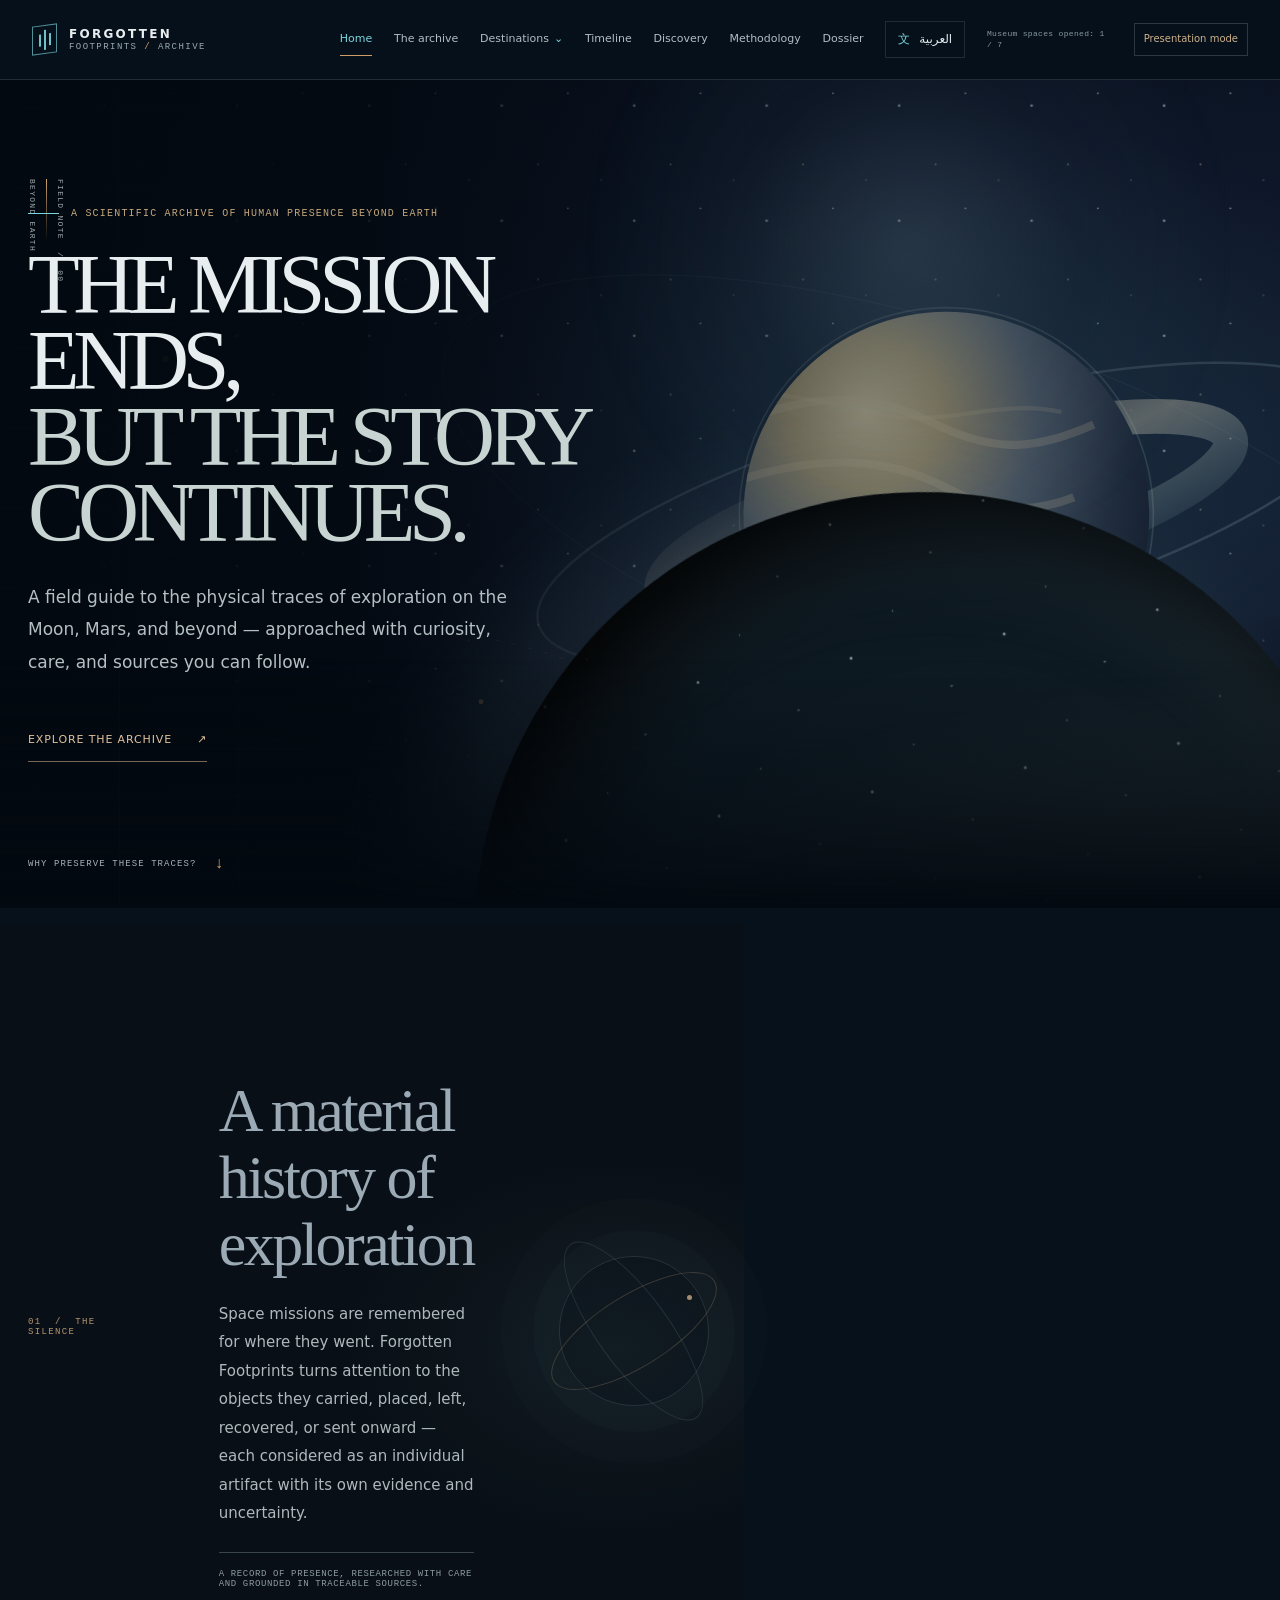
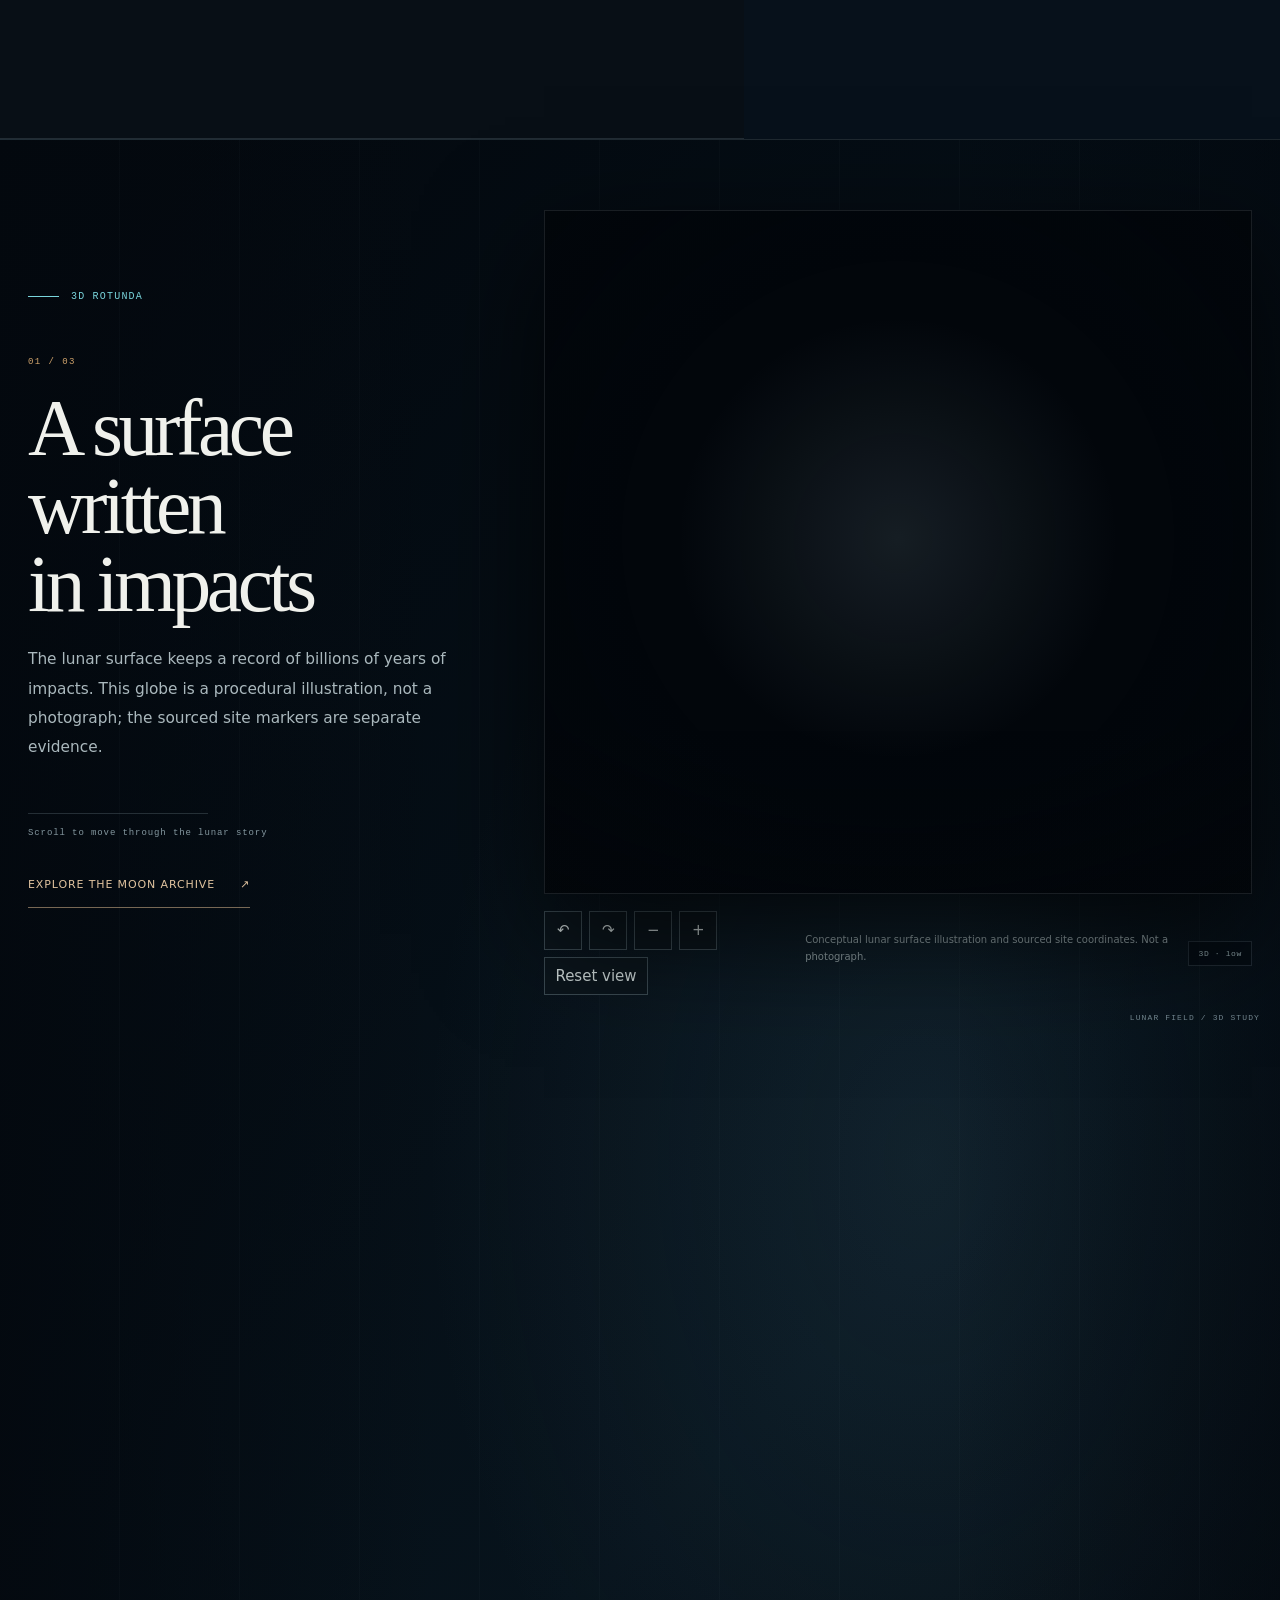
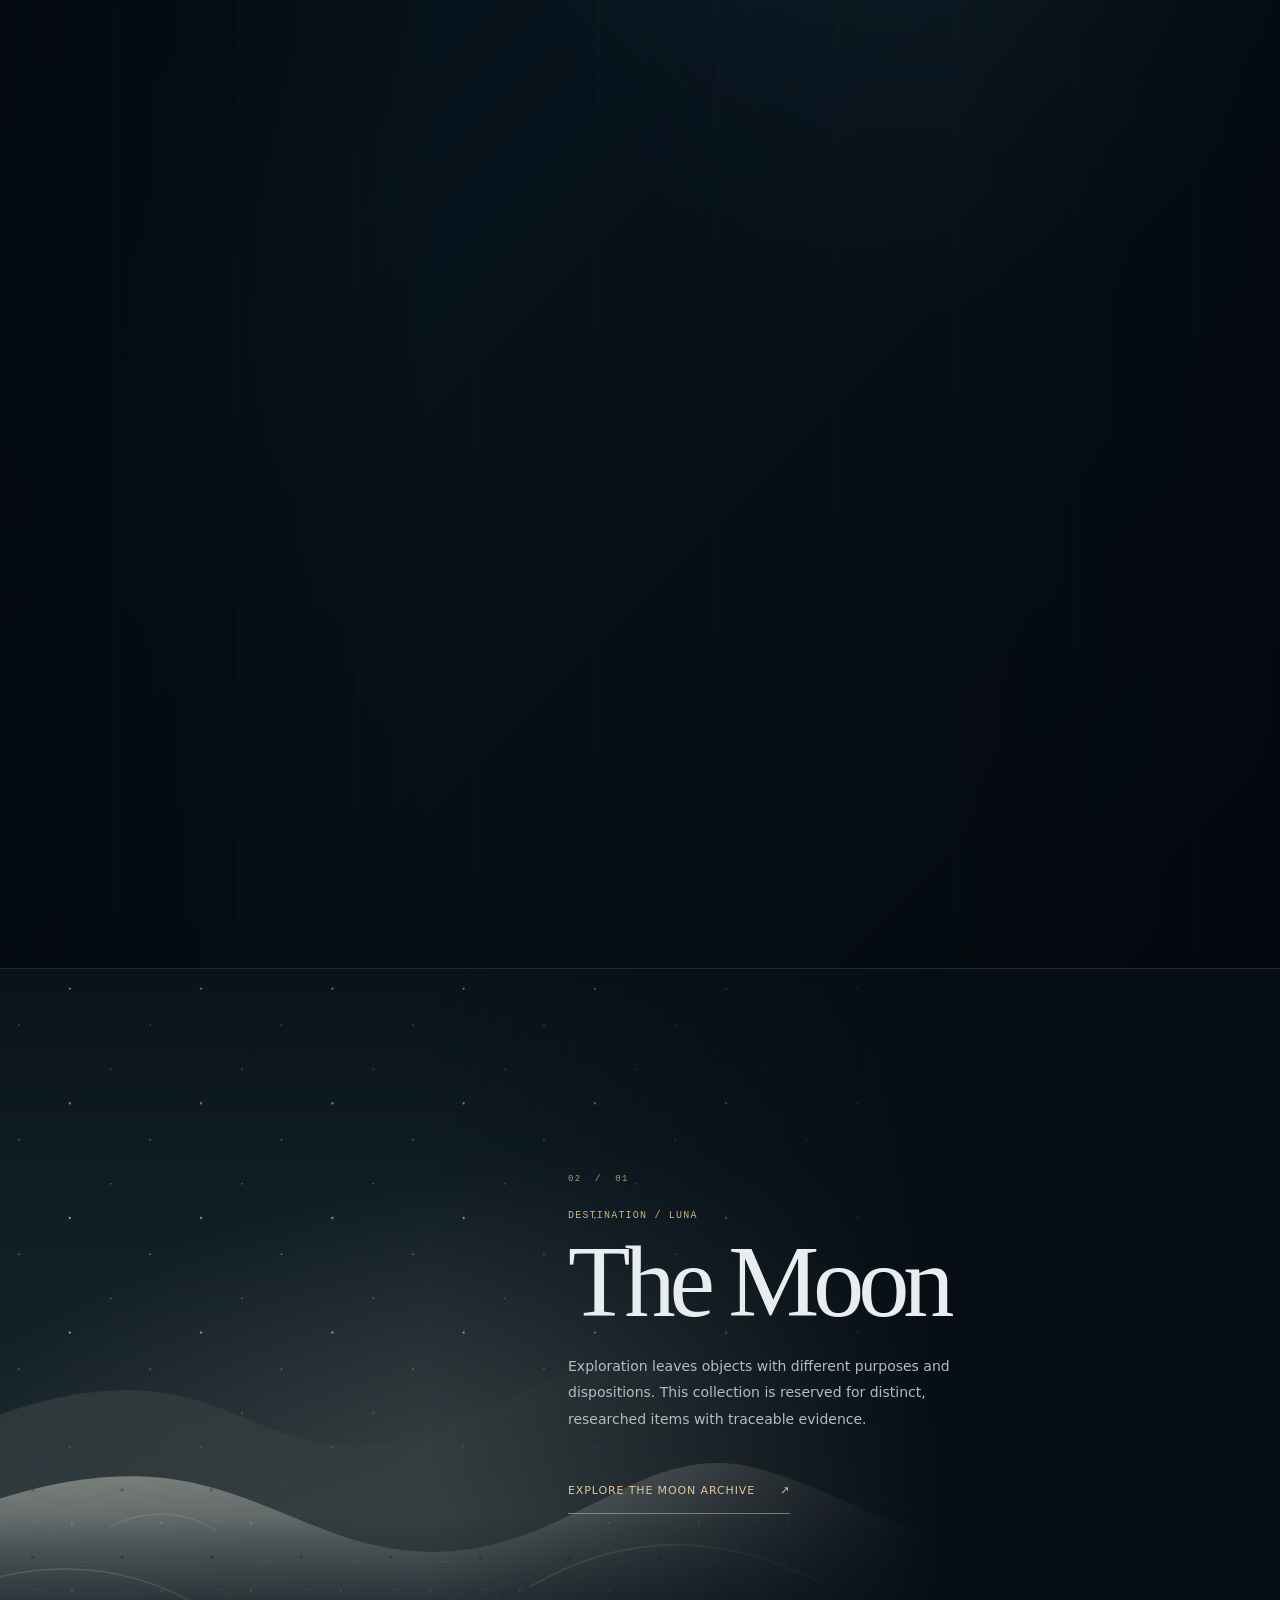
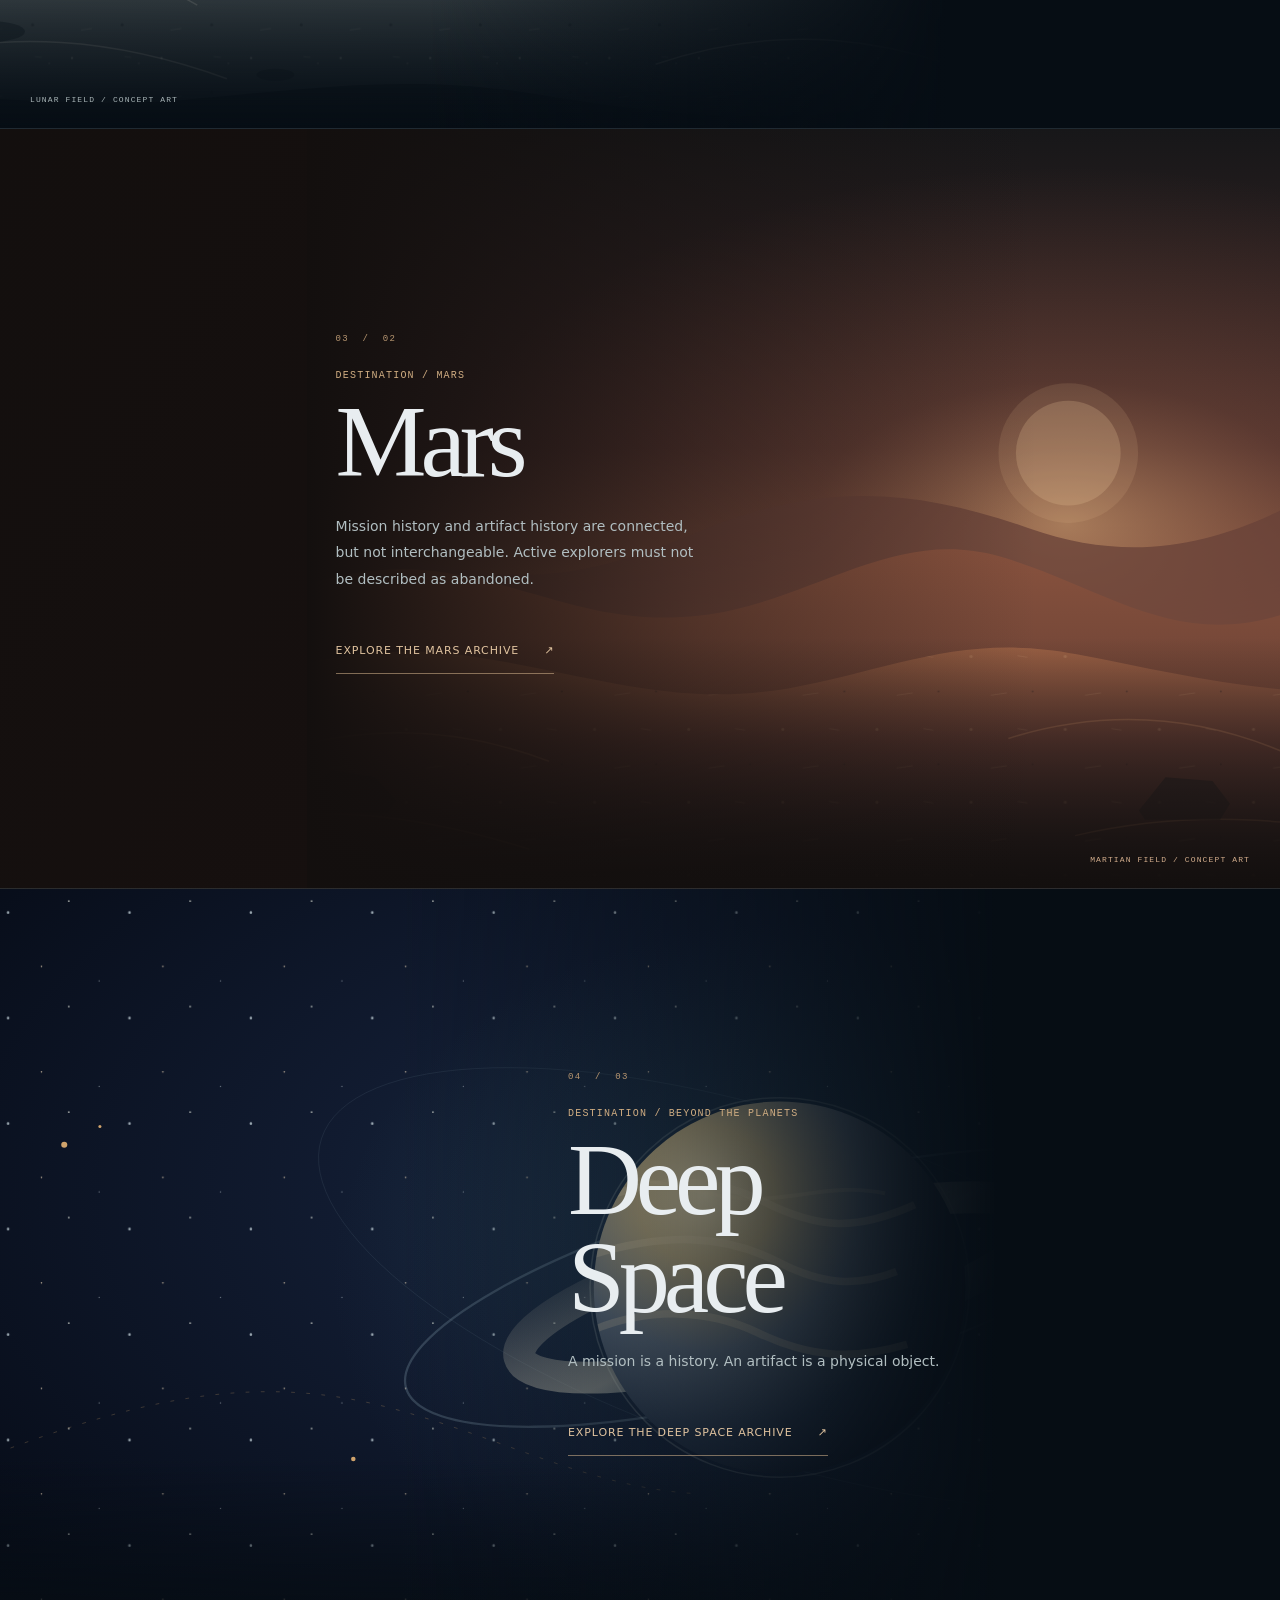
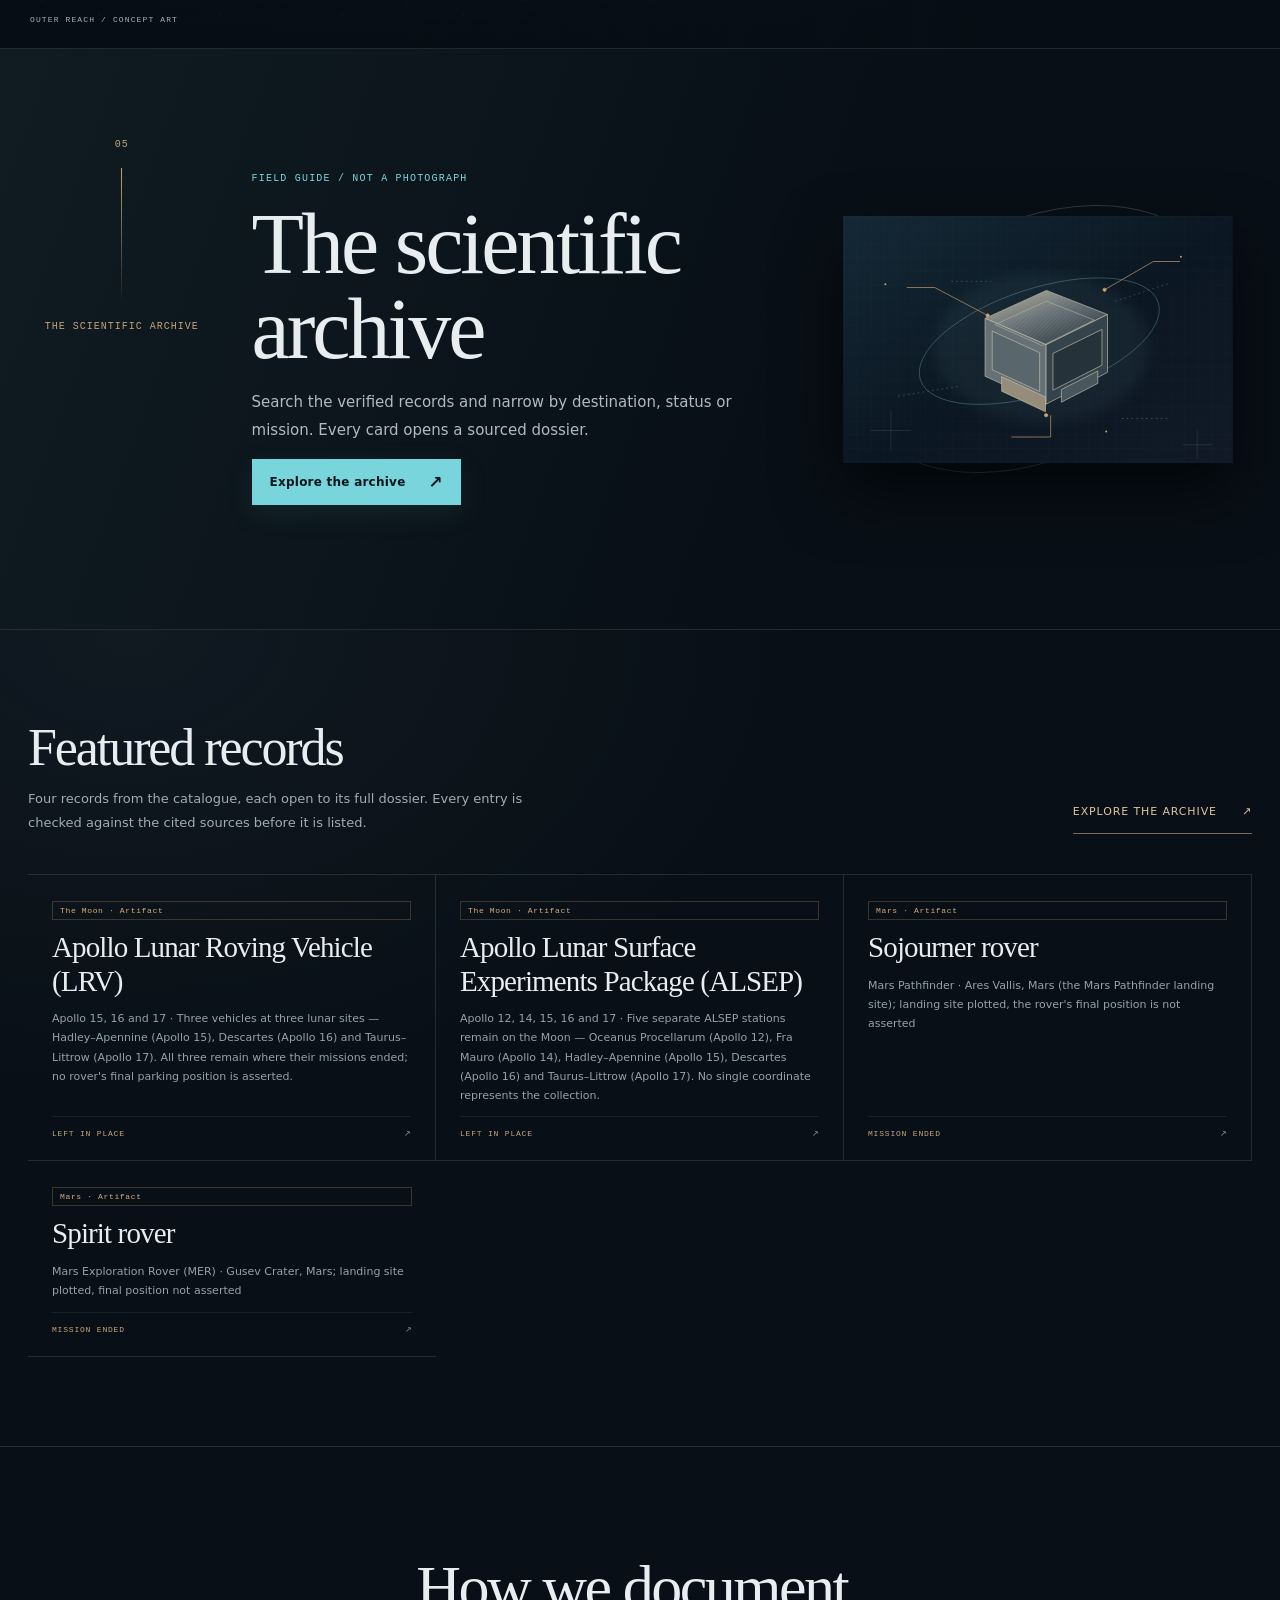
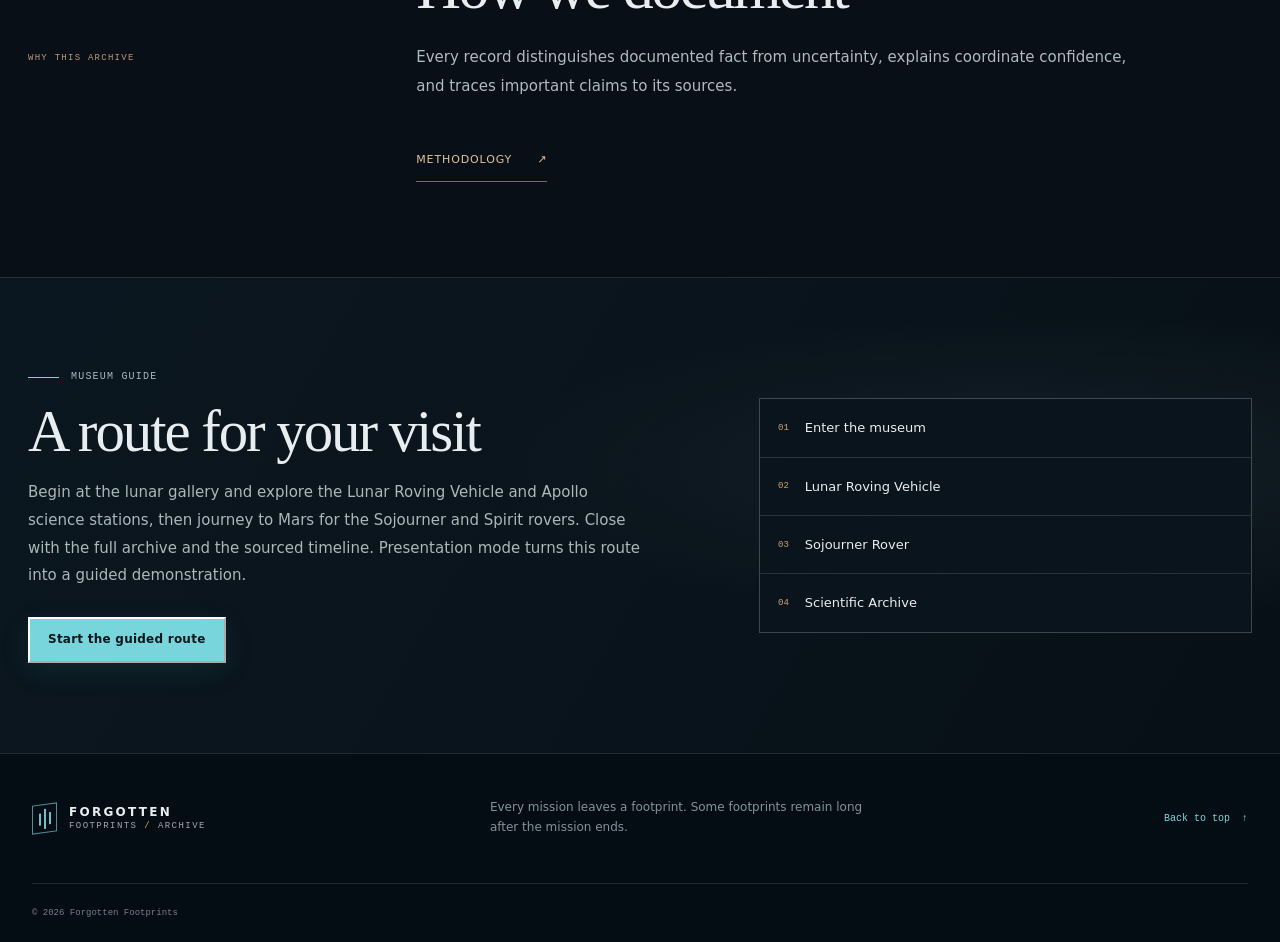
==== index.html @ baa362fe "Add files via upload" ====
<!doctype html>
<html lang="en" dir="ltr">
<head><meta charset="utf-8"><meta name="viewport" content="width=device-width,initial-scale=1"><meta name="theme-color" content="#07111b"><meta name="description" content="A bilingual, source-led archive of humanity’s physical traces beyond Earth."><title>Forgotten Footprints — Space Archaeology Archive</title><link rel="stylesheet" href="src/css/base.css?v=20261108-r7"><link rel="stylesheet" href="src/css/layout.css?v=20261108-r7"><link rel="stylesheet" href="src/css/platform.css?v=20261108-r7"><script defer src="src/js/locales.js?v=20261108-r7"></script><script defer src="src/js/i18n.js?v=20261108-r7"></script><script defer src="src/js/archive-data.js?v=20261108-r7"></script><script defer src="src/js/app.js?v=20261108-r7"></script><script defer src="src/js/museum-models.js?v=20261108-r7"></script><script defer src="src/js/museum3d.js?v=20261108-r7"></script></head>
<body data-title-key="homeTitle"><a class="skip-link" href="#main" data-i18n="skip"></a>
<header class="site-header"><a class="identity" href="index.html" aria-label="Forgotten Footprints home" data-i18n-aria="brandHome"><span class="identity-mark" aria-hidden="true"><i></i><i></i><i></i></span><span class="identity-copy"><strong>FORGOTTEN</strong><small>FOOTPRINTS <span> / </span> ARCHIVE</small></span></a><button class="menu-toggle" type="button" aria-expanded="false" aria-controls="primary-nav" data-i18n-aria="menu"><span class="menu-glyph" aria-hidden="true">☰</span><span class="menu-label" data-i18n="menuShort"></span></button><nav class="primary-nav" id="primary-nav" aria-label="Primary navigation" data-i18n-aria="primaryNav"><a href="index.html" aria-current="page" data-i18n="navHome"></a><a href="pages/archive.html" data-i18n="navArchive"></a><details class="nav-destinations"><summary data-i18n="navDestinations"></summary><div class="nav-destination-menu"><a href="pages/moon.html" data-i18n="moon"></a><a href="pages/mars.html" data-i18n="mars"></a><a href="pages/deep-space.html" data-i18n="deepSpace"></a></div></details><a href="pages/timeline.html" data-i18n="navTimeline"></a><a href="pages/discovery.html" data-i18n="navDiscovery"></a><a href="pages/methodology.html" data-i18n="navMethodology"></a><a href="pages/artifact.html" data-i18n="navDossier"></a><button class="language-toggle" type="button" data-i18n-aria="languageSwitch"><span class="language-icon" aria-hidden="true">文</span><span data-language-label>العربية</span></button></nav></header>
<main id="main" class="platform-main home-journey">
<section class="opening-scene" id="top"><div class="opening-nebula" aria-hidden="true"></div><div class="opening-world" aria-hidden="true"></div><div class="opening-horizon" aria-hidden="true"></div><div class="opening-copy"><p class="eyebrow"><span class="eyebrow-line"></span><span data-i18n="homeKicker"></span></p><h1><span data-i18n="heroTitleA"></span><br><em data-i18n="heroTitleB"></em></h1><p class="opening-lede" data-i18n="homeLead"></p><a class="opening-link" href="pages/archive.html"><span data-i18n="homeAction"></span><span aria-hidden="true">↗</span></a></div><div class="opening-coordinate" aria-hidden="true"><span>FIELD NOTE&nbsp; / &nbsp;00</span><i></i><span>BEYOND EARTH</span></div><a class="opening-scroll" href="#silence"><span data-i18n="heroSecondary"></span><span aria-hidden="true">↓</span></a></section>
<section class="journey-intro" id="silence"><p class="chapter-index">01&nbsp; / &nbsp;<span data-i18n="storySilence"></span></p><div><h2 data-i18n="homePurposeTitle"></h2><p data-i18n="homePurposeText"></p><p class="journey-note" data-i18n="whyAside"></p></div><div class="silence-mark" aria-hidden="true"><span></span><i></i><b></b></div></section>
<section class="scroll-story" data-scroll-story>
  <div class="scroll-story-stage" data-museum-scene="moon">
    <div class="scroll-story-copy">
      <p class="eyebrow"><span class="eyebrow-line"></span><span data-i18n="homeObservatoryLabel"></span></p>
      <div class="story-steps">
        <article class="story-step is-active" data-story-step="0">
          <span class="story-index">01 / 03</span>
          <h2 data-i18n="storyStep1Title"></h2>
          <p data-i18n="storyStep1Text"></p>
        </article>
        <article class="story-step" data-story-step="1">
          <span class="story-index">02 / 03</span>
          <h2 data-i18n="storyStep2Title"></h2>
          <p data-i18n="storyStep2Text"></p>
        </article>
        <article class="story-step" data-story-step="2">
          <span class="story-index">03 / 03</span>
          <h2 data-i18n="storyStep3Title"></h2>
          <p data-i18n="storyStep3Text"></p>
        </article>
      </div>
      <div class="story-progress" aria-hidden="true"><span data-story-progress></span></div>
      <p class="story-scroll-hint" data-i18n="storyScrollHint"></p>
      <a class="chapter-link" href="pages/moon.html"><span data-i18n="moonExplore"></span><span aria-hidden="true">↗</span></a>
    </div>
    <div class="scene-frame"><canvas tabindex="0" role="img" aria-label="Interactive 3D Moon" data-i18n-aria="sceneCanvasLabel"></canvas><p class="scene-fallback" data-scene-fallback hidden data-i18n="sceneFallback"></p></div>
    <div class="scene-rail"><div class="scene-controls"><button type="button" data-scene-control="left" data-i18n-aria="rotateLeft">↶</button><button type="button" data-scene-control="right" data-i18n-aria="rotateRight">↷</button><button type="button" data-scene-control="out" data-i18n-aria="zoomOut">−</button><button type="button" data-scene-control="in" data-i18n-aria="zoomIn">+</button><button type="button" data-scene-control="reset" data-i18n="resetView"></button></div><p data-i18n="homeObservatoryNote"></p></div>
  </div>
</section><section class="world-chapter chapter-moon"><div class="chapter-art" role="img" aria-label="Original lunar landscape illustration" data-i18n-aria="moonMapAlt"></div><div class="chapter-copy"><p class="chapter-index">02&nbsp; / &nbsp;01</p><p class="eyebrow" data-i18n="moonKicker"></p><h2 data-i18n="moon"></h2><p data-i18n="moonOverviewText"></p><a class="chapter-link" href="pages/moon.html"><span data-i18n="moonExplore"></span><span aria-hidden="true">↗</span></a></div><span class="chapter-coordinate" aria-hidden="true">LUNAR FIELD / CONCEPT ART</span></section>
<section class="world-chapter chapter-mars"><div class="chapter-art" role="img" aria-label="Original Mars atmosphere illustration" data-i18n-aria="marsMapAlt"></div><div class="chapter-copy"><p class="chapter-index">03&nbsp; / &nbsp;02</p><p class="eyebrow" data-i18n="marsKicker"></p><h2 data-i18n="mars"></h2><p data-i18n="marsHistoryText"></p><a class="chapter-link" href="pages/mars.html"><span data-i18n="marsExplore"></span><span aria-hidden="true">↗</span></a></div><span class="chapter-coordinate" aria-hidden="true">MARTIAN FIELD / CONCEPT ART</span></section>
<section class="world-chapter chapter-deep"><div class="chapter-art" role="img" aria-label="Original deep space illustration" data-i18n-aria="deepMapAlt"></div><div class="chapter-copy"><p class="chapter-index">04&nbsp; / &nbsp;03</p><p class="eyebrow" data-i18n="deepKicker"></p><h2 data-i18n="deepSpace"></h2><p data-i18n="deepDistinction"></p><a class="chapter-link" href="pages/deep-space.html"><span data-i18n="deepExplore"></span><span aria-hidden="true">↗</span></a></div><span class="chapter-coordinate" aria-hidden="true">OUTER REACH / CONCEPT ART</span></section>
<section class="archive-coda"><div class="coda-index"><span>05</span><i></i><span data-i18n="sectionArchive"></span></div><div class="coda-copy"><p class="eyebrow" data-i18n="homePreviewLabel"></p><h2 data-i18n="archiveHeading"></h2><p data-i18n="archiveIntro"></p><a class="button button-primary" href="pages/archive.html"><span data-i18n="homeAction"></span><span aria-hidden="true">↗</span></a></div><div class="coda-art" aria-hidden="true"><img src="src/assets/component-study.svg" alt=""></div></section>
<section class="featured-records"><div class="featured-head"><div><h2 data-i18n="homeFeaturedLabel"></h2><p class="featured-note" data-i18n="homeFeaturedText"></p></div><a class="chapter-link" href="pages/archive.html"><span data-i18n="homeAction"></span><span aria-hidden="true">↗</span></a></div><div class="featured-grid" data-featured-records></div></section>
<section class="method-preview"><p class="eyebrow" data-i18n="sectionWhy"></p><div><h2 data-i18n="homeMethodTitle"></h2><p data-i18n="homeMethodText"></p><a class="chapter-link" href="pages/methodology.html"><span data-i18n="navMethodology"></span><span aria-hidden="true">↗</span></a></div></section>
<section class="guide-panel"><div><p class="eyebrow"><span class="eyebrow-line"></span><span data-i18n="guideLabel"></span></p><h2 data-i18n="guideTitle"></h2><p data-i18n="guideText"></p><button type="button" class="button button-primary" data-start-presentation data-i18n="guideStart"></button></div><ol class="guide-stops"><li><span>01</span><strong data-i18n="routeEntrance"></strong></li><li><span>02</span><strong data-i18n="routeLRV"></strong></li><li><span>03</span><strong data-i18n="routeSojourner"></strong></li><li><span>04</span><strong data-i18n="routeArchive"></strong></li></ol></section></main><footer class="site-footer"><div class="footer-main section-wrap"><a class="identity footer-identity" href="index.html"><span class="identity-mark" aria-hidden="true"><i></i><i></i><i></i></span><span class="identity-copy"><strong>FORGOTTEN</strong><small>FOOTPRINTS <span> / </span> ARCHIVE</small></span></a><p class="footer-message" data-i18n="footerMessage"></p><a class="back-top" href="#top"><span data-i18n="backTop"></span><span aria-hidden="true">↑</span></a></div><div class="footer-bottom section-wrap"><span>© <span data-year></span> <span data-i18n="footerName"></span></span></div></footer></body></html>
---- src/css/base.css ----
:root{color-scheme:dark;--ink:#e8edf0;--muted:#9baab5;--dim:#71818e;--bg:#07111b;--panel:#0b1722;--line:rgba(190,213,224,.14);--cyan:#79d5dc;--amber:#d0a36c;--max:1240px;--sans:system-ui,-apple-system,"Segoe UI",Arial,sans-serif;--mono:ui-monospace,"Cascadia Code","Segoe UI Mono",monospace;font-family:var(--sans);background:var(--bg);color:var(--ink);font-synthesis:none;text-rendering:optimizeLegibility}
*{box-sizing:border-box}html{scroll-behavior:smooth;scroll-padding-top:84px}body{margin:0;min-width:320px;background:var(--bg);color:var(--ink);font-size:15px;line-height:1.65}body::before{content:"";position:fixed;inset:0;pointer-events:none;opacity:.24;background-image:radial-gradient(circle at 18% 14%,#8bb3bc 0 1px,transparent 1.4px),radial-gradient(circle at 78% 26%,#b6ccd2 0 1px,transparent 1.5px),radial-gradient(circle at 53% 73%,#93bac1 0 1px,transparent 1.3px),radial-gradient(circle at 92% 87%,#9cbfc8 0 1px,transparent 1.4px);background-size:290px 270px,390px 330px,480px 440px,560px 510px;z-index:-1}
a{color:inherit;text-decoration:none}button{font:inherit;color:inherit}.skip-link{position:absolute;top:-60px;inset-inline-start:16px;z-index:20;padding:10px 14px;background:var(--cyan);color:#07111b}.skip-link:focus{top:12px}:focus-visible{outline:2px solid var(--cyan);outline-offset:4px}
::selection{background:rgba(121,213,220,.25);color:white}h1,h2,h3,p{margin-top:0}button{cursor:pointer}html.is-arabic{font-family:"Noto Sans Arabic","Manrope",sans-serif}html.is-arabic body{font-size:16px;line-height:1.85}html.is-arabic .eyebrow,html.is-arabic .section-marker,html.is-arabic .card-index,html.is-arabic .record-tag,html.is-arabic .discovery-world,html.is-arabic .identity-copy,html.is-arabic .visual-caption,html.is-arabic .visual-coordinate,html.is-arabic .archive-seal,html.is-arabic .footer-bottom{font-family:var(--mono),sans-serif}
@media(prefers-reduced-motion:reduce){*,*::before,*::after{scroll-behavior:auto!important;animation-duration:.01ms!important;animation-iteration-count:1!important;transition-duration:.01ms!important}}
---- src/css/layout.css ----
.section-wrap{width:min(calc(100% - 64px),var(--max));margin-inline:auto}.site-header{height:80px;display:flex;align-items:center;justify-content:space-between;padding-inline:max(32px,calc((100% - var(--max))/2));border-bottom:1px solid var(--line);position:relative;z-index:5;background:rgba(7,17,27,.9);backdrop-filter:blur(12px)}.identity{display:inline-flex;align-items:center;gap:12px;letter-spacing:.1em}.identity-mark{width:25px;height:29px;border:1px solid rgba(121,213,220,.65);display:flex;align-items:center;justify-content:center;gap:3px;transform:skewY(-8deg)}.identity-mark i{width:2px;height:12px;background:var(--cyan);opacity:.9}.identity-mark i:nth-child(2){height:20px}.identity-copy{display:grid;line-height:1.3;font-size:10px}.identity-copy strong{font-size:12px;letter-spacing:.19em}.identity-copy small{font:9px var(--mono);color:#9aabb4;letter-spacing:.16em}.identity-copy small span{color:var(--amber)}.primary-nav{display:flex;align-items:center;gap:36px}.primary-nav>a{font-size:12px;color:#b5c1c8;transition:color .2s}.primary-nav>a:hover,.text-link:hover,.inline-link:hover{color:var(--cyan)}.language-toggle{border:1px solid var(--line);background:transparent;padding:8px 12px;display:flex;gap:9px;align-items:center;font-size:12px;transition:border-color .2s}.language-toggle:hover{border-color:var(--cyan)}.language-icon{color:var(--cyan)}.menu-toggle{display:none}
.hero{min-height:610px;position:relative;display:grid;grid-template-columns:1.04fr .96fr;align-items:center;padding-block:72px 92px}.hero-copy{position:relative;z-index:2;padding-bottom:12px}.eyebrow,.section-marker{font:10px var(--mono);letter-spacing:.12em;text-transform:uppercase;color:var(--cyan);display:flex;align-items:center;gap:12px}.eyebrow-line{width:31px;height:1px;background:var(--cyan)}h1{font-size:clamp(48px,6vw,79px);line-height:1.08;letter-spacing:-.055em;font-weight:500;margin:28px 0 24px;max-width:680px}h1 em{font-style:normal;color:#a6b8c0}.hero-lede{font-size:16px;color:#a9b7bf;max-width:530px;line-height:1.8}.hero-actions{display:flex;align-items:center;gap:28px;margin-top:31px}.button{min-height:46px;display:inline-flex;align-items:center;gap:23px;padding:0 18px;font-size:12px;letter-spacing:.02em}.button-primary{background:var(--cyan);color:#07151c;font-weight:700;transition:background .2s,transform .2s}.button-primary:hover{background:#a1e7e9;transform:translateY(-2px)}.button-primary span:last-child{font-size:17px}.text-link{font-size:12px;color:#a9b7bf;text-decoration:underline;text-decoration-color:#50616b;text-underline-offset:5px}.archive-note{margin-top:46px;font:10px var(--mono);color:#82929c;display:flex;align-items:center;gap:10px}.status-dot{width:6px;height:6px;background:var(--amber);border-radius:50%;box-shadow:0 0 0 4px rgba(208,163,108,.1)}
.hero-visual{height:430px;position:relative;overflow:hidden;background:radial-gradient(ellipse at 55% 62%,rgba(42,68,82,.38),transparent 52%),linear-gradient(140deg,rgba(16,35,48,.45),rgba(5,12,20,.12));border:1px solid rgba(171,197,209,.1);mask-image:linear-gradient(90deg,transparent 0,#000 12%,#000 100%)}.visual-grid{position:absolute;inset:0;opacity:.19;background-image:linear-gradient(rgba(134,171,185,.19) 1px,transparent 1px),linear-gradient(90deg,rgba(134,171,185,.19) 1px,transparent 1px);background-size:42px 42px;mask-image:linear-gradient(to bottom,transparent,#000 25%,#000 80%,transparent)}.planet{position:absolute;width:min(38vw,360px);aspect-ratio:1;border-radius:50%;top:49%;left:52%;transform:translate(-50%,-42%);overflow:hidden;background:radial-gradient(circle at 40% 31%,#a8afb0 0 1px,transparent 2px),radial-gradient(circle at 72% 42%,#252e35 0 9px,transparent 10px),radial-gradient(circle at 30% 62%,#232c31 0 16px,transparent 17px),radial-gradient(circle at 63% 72%,#30383c 0 8px,transparent 9px),radial-gradient(circle at 44% 48%,#b9b9b4,#858d8e 44%,#3a454b 76%,#101b24);box-shadow:inset -38px -25px 55px #050c12,0 0 55px rgba(131,178,189,.12)}.planet-rim{position:absolute;inset:0;border-radius:50%;box-shadow:inset 3px 2px 0 rgba(220,230,227,.2)}.planet-light{position:absolute;inset:5% 22% 40% 0;background:linear-gradient(140deg,rgba(244,247,240,.13),transparent 65%);border-radius:50%}.planet-crater{position:absolute;border-radius:50%;border:1px solid rgba(25,32,37,.42);box-shadow:inset 2px 3px 5px rgba(27,34,39,.55),0 1px 1px rgba(220,228,224,.13)}.crater-one{width:37px;height:19px;top:31%;left:28%;transform:rotate(-25deg)}.crater-two{width:20px;height:10px;top:55%;left:66%}.crater-three{width:27px;height:13px;top:72%;left:38%;transform:rotate(15deg)}.crater-four{width:15px;height:8px;top:22%;left:61%}.orbital{position:absolute;border:1px solid rgba(139,192,201,.26);border-radius:50%;top:52%;left:52%;transform:translate(-50%,-50%) rotate(-25deg)}.orbital-one{width:460px;height:220px}.orbital-two{width:530px;height:310px;transform:translate(-50%,-50%) rotate(34deg);border-color:rgba(139,192,201,.12)}.trajectory{position:absolute;width:12px;height:12px;top:27%;left:72%;border-radius:50%;background:var(--amber);box-shadow:0 0 14px rgba(208,163,108,.44)}.trajectory::after{content:"";position:absolute;width:170px;height:1px;background:linear-gradient(90deg,rgba(208,163,108,.7),transparent);top:5px;right:6px;transform:rotate(145deg);transform-origin:right}.visual-cross{position:absolute;color:rgba(182,207,214,.56);font:15px var(--mono)}.cross-one{top:16%;left:20%}.cross-two{bottom:22%;right:14%}.visual-caption,.visual-coordinate{position:absolute;display:flex;gap:10px;align-items:center;font:9px var(--mono);letter-spacing:.08em;color:#9cabb1}.visual-caption{bottom:22px;left:22px}.visual-caption::before{content:"";width:17px;height:1px;background:var(--amber)}.visual-coordinate{top:22px;right:22px;text-align:right;display:block;line-height:1.8}.visual-coordinate span{color:#6c7e88}.hero-index{position:absolute;bottom:34px;right:0;font:10px var(--mono);color:#82929c;letter-spacing:.08em}.hero-index span{color:var(--amber);padding-inline:8px}
.statement{border-top:1px solid var(--line);border-bottom:1px solid var(--line);padding-block:85px 92px;display:grid;grid-template-columns:.75fr 2fr .85fr;gap:48px;align-items:start}.section-marker{font-size:9px;color:#93a4ad;white-space:nowrap}.section-marker>span:first-child{color:var(--amber)}.marker-line{width:28px;height:1px;background:#63747d}.statement-kicker{font:10px var(--mono);color:var(--amber);letter-spacing:.1em;margin:0 0 20px}.statement h2,.section-heading h2,.archive-copy h2{font-size:clamp(30px,3.4vw,45px);line-height:1.2;font-weight:500;letter-spacing:-.035em;margin-bottom:19px}.statement-text{color:#a0afb7;max-width:660px;font-size:14px}.statement-aside{border-inline-start:1px solid rgba(121,213,220,.38);padding-inline-start:20px;margin-top:28px}.aside-symbol{font-size:25px;color:var(--cyan)}.statement-aside p{font-size:12px;color:#81919a;margin:9px 0 0}
.destinations,.discoveries{padding-block:102px 112px}.section-heading{display:flex;justify-content:space-between;align-items:end;gap:45px;margin-bottom:36px}.section-heading h2{margin:16px 0 0}.section-heading>p{max-width:400px;color:#8e9ea8;font-size:13px;margin:0 0 5px}.destination-grid{display:grid;grid-template-columns:repeat(3,1fr);gap:14px}.destination-card{min-height:310px;position:relative;padding:23px 24px;background:linear-gradient(140deg,rgba(16,34,46,.88),rgba(8,20,30,.96));border:1px solid var(--line);overflow:hidden;transition:transform .25s,border-color .25s}.destination-card:hover{transform:translateY(-4px);border-color:rgba(121,213,220,.5)}.card-index{position:relative;z-index:1;font:9px var(--mono);color:#80929c;letter-spacing:.11em}.world-art{position:absolute;inset:0 0 0 37%;overflow:hidden;opacity:.82}.world-art::after{content:"";position:absolute;inset:0;background:linear-gradient(90deg,#0b1722 0%,rgba(11,23,34,.25) 40%,transparent 100%)}.moon-art i,.mars-art i{position:absolute;width:210px;height:210px;right:-12px;top:24px;border-radius:50%;background:radial-gradient(circle at 32% 38%,#bfc4c2,#77878c 49%,#2e404a 74%,#111f29);box-shadow:inset -22px -20px 38px #07111b,0 0 32px rgba(166,196,203,.13)}.moon-art b{position:absolute;z-index:1;right:43px;top:90px;width:31px;height:15px;border:1px solid rgba(24,33,39,.5);border-radius:50%;box-shadow:inset 2px 3px 4px rgba(10,17,22,.6)}.mars-art i{background:radial-gradient(circle at 32% 38%,#cb9a72,#9e6247 48%,#5c352d 73%,#241d20);box-shadow:inset -22px -20px 38px #07111b,0 0 35px rgba(204,139,100,.16)}.mars-art b{position:absolute;right:12px;top:161px;width:180px;height:55px;background:linear-gradient(170deg,#6a4439,#211e20 65%);border-radius:50% 50% 0 0;filter:blur(3px)}.deep-art{background:radial-gradient(circle at 68% 35%,rgba(86,143,162,.2),transparent 42%)}.deep-art i{position:absolute;right:53px;top:55px;width:120px;height:120px;border-radius:50%;border:1px solid rgba(133,192,205,.45);box-shadow:0 0 35px rgba(89,158,174,.14),inset 0 0 30px rgba(89,158,174,.08)}.deep-art i::before,.deep-art i::after{content:"";position:absolute;inset:20px;border:1px solid rgba(133,192,205,.34);border-radius:50%}.deep-art i::after{inset:43px;border-color:rgba(133,192,205,.25)}.deep-art b{position:absolute;width:7px;height:7px;background:var(--amber);border-radius:50%;right:104px;top:87px;box-shadow:0 0 12px var(--amber)}.deep-art span{position:absolute;right:28px;top:29px;width:175px;height:155px;border:1px solid rgba(133,192,205,.17);border-radius:50%;transform:rotate(35deg)}.world-name,.world-caption{position:absolute;inset-inline-start:24px;bottom:53px;z-index:1;font-size:24px;font-weight:500;letter-spacing:-.03em}.world-caption{bottom:27px;font-size:10px;font-weight:400;color:#94a4ad;letter-spacing:.01em}.card-arrow{position:absolute;bottom:22px;inset-inline-end:23px;color:var(--cyan);font-size:18px}
.discoveries{padding-top:88px;border-top:1px solid var(--line)}.discovery-grid{display:grid;grid-template-columns:1.1fr .9fr;gap:16px}.discovery-card{background:var(--panel);border:1px solid var(--line);display:grid;grid-template-columns:1fr 1fr;min-height:290px}.discovery-card:first-child{grid-template-columns:1.1fr .9fr}.discovery-illustration{position:relative;overflow:hidden;min-height:240px;background:linear-gradient(150deg,#152936,#0b1822)}.lunar-illustration{background:radial-gradient(ellipse at 45% 40%,rgba(141,158,161,.28),transparent 46%),linear-gradient(160deg,#172733,#0a131b)}.mars-illustration{background:radial-gradient(ellipse at 65% 34%,rgba(178,104,68,.24),transparent 50%),linear-gradient(160deg,#312622,#111820)}.illustration-horizon{position:absolute;width:130%;height:100px;bottom:-55px;left:-12%;border-radius:50%;background:linear-gradient(180deg,#424b4b,#111a20);box-shadow:0 -1px rgba(218,223,217,.16)}.mars-illustration .illustration-horizon{background:linear-gradient(180deg,#774b3b,#271f20)}.illustration-object{position:absolute;left:48%;bottom:58px;width:66px;height:29px;background:linear-gradient(145deg,#d2bd92,#635e53);clip-path:polygon(15% 0,85% 0,100% 75%,0 75%)}.illustration-object::after{content:"";position:absolute;inset:8px;background:#283239}.illustration-marker{position:absolute;top:18px;left:20px;width:24px;height:24px;border:1px solid rgba(121,213,220,.7);border-radius:50%;display:grid;place-items:center;color:var(--cyan);font:10px var(--mono)}.rover-shape{position:absolute;left:42%;bottom:55px;width:78px;height:34px;border:1px solid #c59872;background:linear-gradient(#98745b,#51463f);transform:skew(-10deg)}.rover-shape::before{content:"";position:absolute;width:50px;height:24px;left:14px;top:-21px;border:1px solid #c59872;border-bottom:0;background:#6f6356}.rover-shape i,.rover-shape b{position:absolute;bottom:-9px;width:17px;height:17px;border-radius:50%;background:#111820;border:2px solid #b48769}.rover-shape i{left:3px}.rover-shape b{right:3px}.discovery-content{padding:23px 22px;align-self:center}.record-tag{font:8px var(--mono);letter-spacing:.08em;color:var(--amber);display:inline-block;border:1px solid rgba(208,163,108,.25);padding:4px 7px}.discovery-world{font:9px var(--mono);color:#78919b;margin:18px 0 5px;text-transform:uppercase;letter-spacing:.1em}.discovery-content h3{font-size:17px;line-height:1.35;font-weight:500;margin-bottom:9px}.discovery-content>p:not(.discovery-world){font-size:11px;color:#91a0a8;line-height:1.65;margin-bottom:13px}.inline-link{font-size:10px;color:var(--cyan);display:inline-flex;gap:10px;align-items:center}.placeholder-disclaimer{display:flex;align-items:flex-start;gap:9px;color:#75858e;font-size:10px;margin:16px 0}.placeholder-disclaimer span:first-child{color:var(--amber)}
.archive-callout{border-block:1px solid var(--line);background:linear-gradient(100deg,rgba(15,32,44,.96),rgba(8,19,29,.85))}.archive-callout-inner{padding-block:80px;display:flex;justify-content:space-between;align-items:center;gap:40px}.archive-copy{max-width:700px}.archive-copy h2{margin-top:20px}.archive-copy>p{max-width:610px;color:#a0afb7;font-size:13px}.button-disabled{border:1px solid rgba(121,213,220,.27);color:#91a5ad;margin-top:11px;cursor:default}.archive-seal{width:160px;height:160px;flex:none;border:1px solid rgba(121,213,220,.35);border-radius:50%;display:flex;flex-direction:column;align-items:center;justify-content:center;gap:10px;color:#85a4ad;font:9px var(--mono);letter-spacing:.15em;position:relative}.archive-seal::before,.archive-seal::after{content:"";position:absolute;inset:9px;border:1px dashed rgba(121,213,220,.24);border-radius:50%}.archive-seal i{width:42px;height:1px;background:var(--amber)}.archive-seal b{font-weight:400;color:#637984}.site-footer{background:#050d14}.footer-main{min-height:130px;display:flex;align-items:center;justify-content:space-between;gap:35px;border-bottom:1px solid var(--line)}.footer-message{color:#82929b;font-size:12px;max-width:390px;margin:0}.back-top{font:10px var(--mono);color:var(--cyan);display:flex;gap:12px;align-items:center}.footer-bottom{min-height:58px;display:flex;align-items:center;justify-content:space-between;gap:20px;color:var(--dim);font:9px var(--mono)}
.workspace{min-height:calc(100vh - 210px);padding-block:34px 90px}.workspace[hidden]{display:none}.workspace-back{display:inline-flex;align-items:center;gap:10px;color:#9dabb3;font-size:12px;margin-bottom:34px}.workspace-back span:first-child{font-size:17px;color:var(--cyan)}.workspace-heading{display:flex;align-items:end;justify-content:space-between;gap:40px;padding-bottom:34px;border-bottom:1px solid var(--line)}.workspace-heading h1{font-size:clamp(36px,5vw,54px);margin:18px 0 0}.workspace-heading>p{max-width:430px;color:#94a4ac;font-size:13px;margin-bottom:3px}.workspace-tabs{display:flex;gap:6px;border-bottom:1px solid var(--line);margin-top:18px}.workspace-tabs [role=tab]{position:relative;border:0;background:none;padding:15px 18px;color:#8999a2;font-size:12px}.workspace-tabs [role=tab][aria-selected=true]{color:var(--cyan)}.workspace-tabs [role=tab][aria-selected=true]::after{content:"";height:2px;position:absolute;bottom:-1px;inset-inline:10px;background:var(--cyan)}.workspace-panel{padding-top:27px}.archive-tools{display:flex;align-items:end;justify-content:space-between;gap:30px;padding:22px;background:rgba(13,27,38,.76);border:1px solid var(--line)}.search-control{display:grid;gap:8px;min-width:min(440px,100%);font:10px var(--mono);color:#9cabb3}.search-control input{width:100%;height:43px;padding:0 13px;background:#07131d;border:1px solid rgba(190,213,224,.2);color:var(--ink);font:12px var(--sans)}.search-control input:focus{border-color:var(--cyan);outline:2px solid rgba(121,213,220,.2)}.world-filter{margin:0;padding:0;border:0;display:flex;align-items:center;gap:7px;flex-wrap:wrap}.world-filter legend{font:10px var(--mono);color:#9cabb3;margin-bottom:9px}.filter-chip{background:transparent;border:1px solid var(--line);padding:7px 11px;color:#96a6ae;font-size:10px}.filter-chip:hover,.filter-chip.is-selected{border-color:rgba(121,213,220,.6);color:var(--cyan);background:rgba(121,213,220,.06)}.workspace-empty{margin-top:23px;min-height:260px;border:1px dashed rgba(190,213,224,.2);display:flex;flex-direction:column;justify-content:center;align-items:center;text-align:center;padding:35px 20px;background:radial-gradient(ellipse at center,rgba(29,52,65,.23),transparent 70%)}.workspace-empty[hidden]{display:none}.empty-mark{width:46px;height:46px;border:1px solid rgba(121,213,220,.38);border-radius:50%;display:grid;place-items:center;color:var(--cyan);font-size:22px;margin-bottom:16px}.workspace-empty h2{font-size:18px;font-weight:500;margin-bottom:9px}.workspace-empty p{max-width:470px;font-size:12px;color:#8c9ca5;margin-bottom:13px}.empty-count{font:9px var(--mono);letter-spacing:.08em;color:var(--amber)}
html.is-arabic .hero-copy,html.is-arabic .statement-body,html.is-arabic .archive-copy{text-align:start}html.is-arabic .hero h1{letter-spacing:0;line-height:1.35}html.is-arabic .hero-visual{mask-image:linear-gradient(270deg,transparent 0,#000 12%,#000 100%)}html.is-arabic .visual-caption{left:auto;right:22px}html.is-arabic .visual-coordinate{right:auto;left:22px;text-align:left}html.is-arabic .world-name,html.is-arabic .world-caption{letter-spacing:0}html.is-arabic .destination-card,html.is-arabic .discovery-content{text-align:start}html.is-arabic .discovery-world{text-transform:none}html.is-arabic .footer-bottom{font-family:var(--mono),"Noto Sans Arabic",sans-serif}
@media(max-width:900px){.site-header{padding-inline:28px}.section-wrap{width:min(calc(100% - 56px),var(--max))}.primary-nav{gap:22px}.hero{grid-template-columns:1fr .8fr;min-height:550px}.hero-visual{height:360px}.statement{grid-template-columns:.7fr 1.7fr;gap:30px}.statement-aside{grid-column:2;margin-top:0;max-width:360px}.destination-card{min-height:280px;padding:18px}.world-art{inset-inline-start:23%}.moon-art i,.mars-art i{width:180px;height:180px}.discovery-grid{grid-template-columns:1fr}.discovery-card,.discovery-card:first-child{grid-template-columns:.9fr 1.1fr;min-height:250px}.discovery-illustration{min-height:250px}.workspace-heading{align-items:flex-start;flex-direction:column;gap:18px}.archive-tools{align-items:stretch;flex-direction:column}.search-control{min-width:0}}
@media(max-width:650px){.section-wrap{width:calc(100% - 40px)}.site-header{height:68px;padding-inline:20px}.identity-mark{width:22px;height:25px}.identity-copy strong{font-size:11px}.identity-copy small{font-size:8px}.menu-toggle{display:flex;align-items:center;gap:8px;background:transparent;border:1px solid var(--line);padding:8px 10px;color:#b5c4cb;font-size:11px}.menu-glyph{color:var(--cyan)}.primary-nav{display:none;position:absolute;top:67px;inset-inline:0;background:#09151f;border-bottom:1px solid var(--line);padding:17px 20px 21px;align-items:stretch;gap:0;flex-direction:column}.primary-nav.is-open{display:flex}.primary-nav>a{padding:12px 2px;border-bottom:1px solid rgba(190,213,224,.09)}.language-toggle{align-self:flex-start;margin-top:14px}.hero{display:flex;flex-direction:column;align-items:stretch;padding-block:64px 67px;min-height:0}.hero-copy{padding:0}.eyebrow{font-size:8px;letter-spacing:.07em}.eyebrow-line{width:20px}h1{font-size:clamp(42px,12vw,64px);margin:23px 0 18px}.hero-lede{font-size:14px;max-width:480px}.hero-actions{gap:18px;flex-wrap:wrap;margin-top:23px}.button{min-height:44px;padding-inline:14px;gap:14px}.text-link{font-size:11px}.archive-note{margin-top:28px;font-size:9px}.hero-visual{height:270px;margin-top:34px;mask-image:none}.planet{width:min(69vw,260px)}.orbital-one{width:340px;height:165px}.orbital-two{width:390px;height:220px}.hero-index{bottom:30px;right:0}.statement{padding-block:58px 62px;display:block}.statement-body{margin-top:31px}.statement-kicker{font-size:9px}.statement h2,.section-heading h2,.archive-copy h2{font-size:31px}.statement-text{font-size:13px}.statement-aside{margin-top:24px;margin-inline-start:0;max-width:390px}.destinations,.discoveries{padding-block:66px 72px}.section-heading{display:block;margin-bottom:25px}.section-heading>p{margin-top:16px;font-size:12px}.destination-grid{grid-template-columns:1fr;gap:10px}.destination-card{min-height:230px;padding:18px}.world-art{inset-inline-start:38%}.moon-art i,.mars-art i{width:190px;height:190px;top:10px}.world-name{inset-inline-start:18px;bottom:48px;font-size:22px}.world-caption{inset-inline-start:18px;bottom:22px}.card-arrow{bottom:19px}.discoveries{padding-top:65px}.discovery-card,.discovery-card:first-child{grid-template-columns:1fr;min-height:0}.discovery-illustration{min-height:205px}.discovery-content{padding:20px}.discovery-world{margin-top:13px}.placeholder-disclaimer{line-height:1.55}.archive-callout-inner{padding-block:62px;align-items:flex-start}.archive-copy{max-width:none}.archive-copy>p{font-size:12px}.archive-seal{display:none}.footer-main{padding-block:25px;min-height:0;align-items:flex-start;display:grid;grid-template-columns:1fr auto;gap:18px}.footer-identity{grid-column:1}.footer-message{grid-column:1/-1;grid-row:2;font-size:11px}.back-top{grid-column:2;grid-row:1}.footer-bottom{padding-block:16px;align-items:flex-start;flex-direction:column;gap:7px;font-size:8px}.hero-index{font-size:9px}.workspace{padding-top:24px}.workspace-back{margin-bottom:26px}.workspace-heading h1{font-size:38px}.workspace-tabs [role=tab]{padding:12px 10px;font-size:10px}.archive-tools{padding:16px}.world-filter{gap:5px}.filter-chip{padding:7px 9px;font-size:9px}.workspace-empty{min-height:230px;padding:25px 17px}html.is-arabic .section-marker{letter-spacing:0}html.is-arabic .hero h1{font-size:clamp(38px,10.5vw,58px)} }
---- src/css/platform.css ----
:root{--paper:#0a141d;--surface:#0d1b26;--soft:#111f2a;--edge:rgba(181,207,219,.15);--edge-strong:rgba(181,207,219,.28);--glow:rgba(110,189,196,.13)}
.home-hero{position:relative;min-height:min(790px,calc(100vh - 78px));display:grid;grid-template-columns:1fr 1fr;align-items:center;gap:2vw;padding:75px max(32px,calc((100% - var(--max))/2)) 96px;background:radial-gradient(ellipse at 76% 52%,rgba(94,150,164,.14),transparent 36%),linear-gradient(112deg,#07111b 0%,#0b1924 64%,#0c2029 100%);overflow:hidden}.home-hero-copy{position:relative;z-index:2;max-width:650px}.home-hero-copy .eyebrow{font-size:9px}.home-hero h1{font-size:clamp(52px,7.2vw,92px);line-height:1.04;letter-spacing:-.06em;font-weight:500;margin:26px 0 22px}.home-lede{max-width:550px;color:#a8b6bd;font-size:15px;line-height:1.85}.home-note{font:9px var(--mono);letter-spacing:.04em;color:#86969e;display:flex;align-items:center;gap:10px;margin-top:38px}.home-art{height:min(570px,62vw);min-height:375px;position:relative;overflow:hidden;border:1px solid rgba(164,195,207,.1);background:radial-gradient(ellipse at 51% 70%,rgba(75,102,111,.27),transparent 48%),linear-gradient(155deg,rgba(20,40,52,.52),rgba(5,13,20,.16));mask-image:linear-gradient(90deg,transparent,#000 8%,#000)}.home-starfield{position:absolute;inset:0;opacity:.5;background-image:radial-gradient(circle at 18% 23%,#c5d5d6 0 1px,transparent 1.3px),radial-gradient(circle at 81% 32%,#c5d5d6 0 1px,transparent 1.5px),radial-gradient(circle at 64% 18%,#9cb8c1 0 1px,transparent 1.4px);background-size:210px 190px,310px 270px,370px 350px}.home-world{position:absolute;width:min(36vw,400px);aspect-ratio:1;left:52%;top:56%;transform:translate(-50%,-45%);border-radius:50%;background:radial-gradient(circle at 27% 39%,rgba(24,33,39,.25) 0 7px,transparent 8px),radial-gradient(circle at 66% 50%,rgba(25,32,37,.3) 0 15px,transparent 16px),radial-gradient(circle at 43% 70%,rgba(28,35,38,.24) 0 10px,transparent 11px),radial-gradient(circle at 38% 31%,#c1c5bf 0,#919b9b 42%,#47555c 74%,#17232b);box-shadow:inset -40px -30px 60px #061018,0 0 70px rgba(137,183,190,.18)}.home-world::after{content:"";position:absolute;inset:0;border-radius:50%;box-shadow:inset 2px 1px 1px rgba(230,237,227,.27)}.home-crater{position:absolute;border-radius:50%;border:1px solid rgba(30,39,42,.5);box-shadow:inset 3px 4px 5px rgba(20,29,33,.58),0 1px rgba(218,225,218,.15)}.crater-a{width:38px;height:19px;left:24%;top:38%;transform:rotate(-22deg)}.crater-b{width:26px;height:13px;right:21%;top:65%}.crater-c{width:17px;height:9px;left:57%;top:26%}.home-orbit{position:absolute;left:52%;top:55%;width:min(53vw,590px);height:min(27vw,285px);border:1px solid rgba(132,193,201,.25);border-radius:50%;transform:translate(-50%,-50%) rotate(-23deg)}.home-orbit-b{width:min(60vw,660px);height:min(42vw,410px);transform:translate(-50%,-50%) rotate(33deg);border-color:rgba(132,193,201,.12)}.home-orbit-b::after{content:"";position:absolute;top:14%;right:20%;width:9px;height:9px;border-radius:50%;background:var(--amber);box-shadow:0 0 15px rgba(208,163,108,.6)}.home-marker{position:absolute;font:8px var(--mono);letter-spacing:.14em;color:#b3c0c4}.marker-arrival{top:21%;inset-inline-start:15%}.marker-trace{bottom:24%;inset-inline-end:13%;color:var(--amber)}.home-art-caption{position:absolute;bottom:17px;inset-inline-start:18px;font:8px var(--mono);letter-spacing:.13em;color:#788a93}.home-index{position:absolute;bottom:31px;inset-inline-end:max(32px,calc((100% - var(--max))/2));font:8px var(--mono);color:#819199;letter-spacing:.13em}.home-content{padding-top:66px}.home-story-grid{display:grid;grid-template-columns:1fr 1fr .72fr;gap:12px}.story-plate{min-height:286px;position:relative;overflow:hidden;border:1px solid var(--edge);background:linear-gradient(150deg,#122632,#09141d);padding:19px;display:flex;flex-direction:column;justify-content:space-between}.story-martian{background:linear-gradient(145deg,#2b211e,#12191d)}.story-topline{position:relative;z-index:1;font:9px var(--mono);letter-spacing:.12em;color:#9aabb2}.story-surface{position:absolute;width:230px;aspect-ratio:1;border-radius:50%;left:50%;top:37%;transform:translate(-50%,-50%);background:radial-gradient(circle at 32% 31%,#b7bfba,#778488 49%,#33434b 75%);box-shadow:inset -28px -20px 45px #081119,0 0 42px rgba(138,180,187,.13)}.story-martian .story-surface{background:radial-gradient(circle at 32% 31%,#d99b73,#a2533e 49%,#512f2c 75%);box-shadow:inset -28px -20px 45px #100d0c,0 0 42px rgba(177,97,65,.16)}.story-copy{position:relative;z-index:1;margin-top:auto;padding-top:158px}.story-copy h3{font-size:17px;font-weight:500;margin:0 0 6px}.story-copy p{font-size:10px;line-height:1.75;color:#a0afb6;margin:0}.story-note{padding:23px;border-inline-start:1px solid rgba(121,213,220,.38);display:flex;flex-direction:column;align-items:flex-start;justify-content:center}.story-note p{font-size:17px;line-height:1.55;color:#c2cdd0;margin:13px 0}.story-note-rule{height:1px;width:32px;background:var(--amber);margin:12px 0 22px}.home-method{position:relative;margin-top:72px;padding:44px;border:1px solid var(--edge);background:linear-gradient(110deg,#0d1b25,#0a151f);display:grid;grid-template-columns:.6fr 1fr;gap:40px;align-items:center;overflow:hidden}.home-method-art{height:190px;position:relative;display:grid;place-items:center}.method-ring{position:absolute;width:150px;height:110px;border:1px solid rgba(121,213,220,.28);border-radius:50%;transform:rotate(-26deg)}.ring-b{width:210px;height:150px;transform:rotate(37deg);border-color:rgba(121,213,220,.14)}.method-dot{position:relative;width:16px;height:16px;border:1px solid var(--amber);border-radius:50%;box-shadow:0 0 20px rgba(208,163,108,.3)}.home-method-copy h2{font-size:clamp(28px,3.5vw,42px);font-weight:500;margin:14px 0}.home-method-copy>p{font-size:12px;color:#9cabb3;max-width:630px;line-height:1.85}.home-method-copy .inline-link{margin-top:5px}
.primary-nav{gap:clamp(10px,1.7vw,25px)}.primary-nav>a,.primary-nav summary{font-size:11px;color:#b1bdc4;white-space:nowrap;cursor:pointer}.primary-nav>a:hover,.primary-nav summary:hover{color:var(--cyan)}.nav-destinations{position:relative}.nav-destinations summary{list-style:none}.nav-destinations summary::-webkit-details-marker{display:none}.nav-destinations summary::after{content:"⌄";margin-inline-start:5px;color:var(--cyan)}.nav-destination-menu{position:absolute;top:28px;inset-inline-start:0;min-width:150px;padding:8px;background:#0a1620;border:1px solid var(--edge-strong);box-shadow:0 16px 40px #0008;display:grid;gap:2px;z-index:8}.nav-destination-menu a{padding:8px 10px;color:#aebbc2;font-size:11px}.nav-destination-menu a:hover{background:#152733;color:var(--cyan)}.primary-nav>a[aria-current=page],.nav-destinations[aria-current=page]>summary{color:var(--cyan)}
.platform-main{overflow:hidden}.page-intro{position:relative;padding:clamp(68px,10vw,132px) max(32px,calc((100% - var(--max))/2)) 70px;border-bottom:1px solid var(--edge);overflow:hidden;background:radial-gradient(ellipse at 83% 44%,var(--glow),transparent 37%),linear-gradient(115deg,#08131d 4%,#0b1924 68%,#0c202a)}.page-intro::before{content:"";position:absolute;width:min(43vw,560px);aspect-ratio:1;inset-inline-end:7%;top:50%;transform:translateY(-48%);border:1px solid rgba(133,197,203,.2);border-radius:50%;box-shadow:0 0 0 28px rgba(133,197,203,.025),0 0 0 82px rgba(133,197,203,.02);pointer-events:none}.page-intro::after{content:"";position:absolute;width:min(23vw,280px);aspect-ratio:1;inset-inline-end:19%;top:50%;transform:translateY(-42%);border-radius:50%;background:radial-gradient(circle at 34% 31%,#bdc2bc 0,#7a898b 44%,#26333b 74%,#101a21);box-shadow:inset -35px -24px 50px #080e13,0 0 45px rgba(121,180,185,.16);opacity:.62;pointer-events:none}.page-intro>*{position:relative;z-index:1}.page-intro .eyebrow{margin-bottom:18px}.page-intro h1{max-width:800px;font-size:clamp(42px,7vw,88px);letter-spacing:-.055em;line-height:1.06;margin:0 0 22px}.page-intro .lede{max-width:620px;color:#a7b5bc;font-size:clamp(14px,1.4vw,17px);line-height:1.85}.page-intro .intro-meta{margin-top:30px;font:9px var(--mono);letter-spacing:.12em;color:#8b9ba3;text-transform:uppercase;display:flex;gap:12px;align-items:center}.intro-meta::before{content:"";width:25px;height:1px;background:var(--amber)}.page-intro .intro-visual-label{position:absolute;z-index:2;inset-inline-end:max(32px,calc((100% - var(--max))/2));bottom:26px;font:8px var(--mono);letter-spacing:.12em;color:#879aa1}
.page-intro.mars-atmosphere{--glow:rgba(189,111,73,.2);background:radial-gradient(ellipse at 83% 44%,rgba(164,91,63,.25),transparent 37%),linear-gradient(115deg,#101415,#1d1b1b 75%,#251b19)}.page-intro.mars-atmosphere::after{background:radial-gradient(circle at 36% 31%,#dda27b,#b46142 48%,#66362e 72%,#251c1b);box-shadow:inset -35px -24px 50px #110e0d,0 0 48px rgba(202,119,79,.22)}.page-intro.deep-atmosphere{--glow:rgba(88,151,183,.2);background:radial-gradient(ellipse at 83% 44%,rgba(64,118,153,.24),transparent 37%),linear-gradient(115deg,#070d19,#0c1526 70%,#101f30)}.page-intro.deep-atmosphere::after{width:min(19vw,235px);border-radius:50%;background:radial-gradient(circle at 36% 32%,#eef0dc 0,#c9b98d 23%,#725f48 43%,#273342 46%,#172235 70%);box-shadow:0 0 75px rgba(108,169,198,.3)}.page-intro.earth-atmosphere::after{background:radial-gradient(circle at 34% 30%,#8fc5ce,#326d7b 45%,#172c42 75%,#101826)}
.page-content{width:min(calc(100% - 64px),var(--max));margin-inline:auto;padding:68px 0 94px}.editorial-band{display:grid;grid-template-columns:.7fr 1.5fr 1fr;gap:45px;padding:36px 0 72px;border-bottom:1px solid var(--edge);align-items:start}.editorial-band .section-marker{margin-top:8px}.editorial-copy h2,.content-heading h2{font-size:clamp(28px,3.6vw,45px);font-weight:500;line-height:1.2;letter-spacing:-.035em;margin:0 0 17px}.editorial-copy p,.content-heading p,.body-copy{font-size:13px;color:#9baab2;line-height:1.9}.editorial-aside{border-inline-start:1px solid rgba(121,213,220,.4);padding-inline-start:19px;color:#a0afb7;font-size:12px}.editorial-aside strong{display:block;color:var(--amber);font:9px var(--mono);letter-spacing:.12em;margin-bottom:11px}
.content-section{padding:68px 0 12px}.content-heading{max-width:760px;margin-bottom:28px}.content-heading .section-marker{margin-bottom:17px}.content-heading h2{margin-bottom:12px}.destination-links{display:grid;grid-template-columns:repeat(3,1fr);gap:14px}.destination-panel{position:relative;min-height:245px;overflow:hidden;background:linear-gradient(140deg,#122431,#09151e);border:1px solid var(--edge);padding:21px;display:flex;flex-direction:column;justify-content:space-between;transition:transform .24s,border-color .24s}.destination-panel:hover{transform:translateY(-4px);border-color:rgba(121,213,220,.48)}.destination-panel.mars-panel{background:linear-gradient(140deg,#30231f,#111a20)}.destination-panel.deep-panel{background:radial-gradient(circle at 75% 25%,#1d3246,#0a121f 65%)}.destination-panel .world-art{inset-inline-start:42%;opacity:.62}.destination-panel h3{font-size:25px;font-weight:500;margin:0;position:relative}.destination-panel p{font-size:11px;color:#9caab2;margin:3px 0 0;position:relative}.destination-panel .panel-link{align-self:flex-end;color:var(--cyan);font:17px var(--mono);position:relative}
.feature-rail{display:grid;grid-template-columns:repeat(3,1fr);gap:1px;background:var(--edge);border:1px solid var(--edge);margin-top:24px}.feature-tile{padding:25px 23px;background:#0a151f;min-height:180px}.feature-tile .tile-index{font:9px var(--mono);color:var(--amber);letter-spacing:.12em}.feature-tile h3{font-size:17px;font-weight:500;margin:20px 0 8px}.feature-tile p{font-size:11px;line-height:1.8;color:#8e9ea6;margin:0}.archive-entry{margin-top:76px;padding:clamp(25px,5vw,54px);border:1px solid rgba(121,213,220,.24);background:linear-gradient(120deg,#10232d,#0b1722 65%);display:flex;align-items:center;justify-content:space-between;gap:35px}.archive-entry h2{font-size:clamp(27px,3.4vw,42px);font-weight:500;margin:12px 0}.archive-entry p{max-width:600px;font-size:12px;color:#9baab2;line-height:1.8}.archive-entry .button{flex:none}
.surface-placeholder{min-height:330px;position:relative;overflow:hidden;border:1px solid var(--edge);background-color:#0a151e;background-image:linear-gradient(rgba(125,169,180,.12) 1px,transparent 1px),linear-gradient(90deg,rgba(125,169,180,.12) 1px,transparent 1px);background-size:36px 36px}.surface-placeholder::before{content:"";position:absolute;width:74%;height:160%;left:13%;top:-28%;border:1px solid rgba(121,213,220,.17);border-radius:50%;transform:rotate(-20deg)}.surface-placeholder::after{content:"";position:absolute;width:58%;height:140%;left:21%;top:-18%;border:1px dashed rgba(208,163,108,.2);border-radius:50%;transform:rotate(30deg)}.surface-body{position:absolute;width:190px;aspect-ratio:1;border-radius:50%;left:50%;top:50%;transform:translate(-50%,-50%);background:radial-gradient(circle at 35% 32%,#aeb6b2,#707d80 47%,#2b3941 75%);box-shadow:inset -22px -19px 40px #071017,0 0 50px rgba(118,184,193,.12)}.mars-surface .surface-body{background:radial-gradient(circle at 35% 32%,#d49a73,#a3573d 47%,#592f2b 75%);box-shadow:inset -22px -19px 40px #120e0c,0 0 50px rgba(196,110,74,.18)}.surface-label{position:absolute;inset-inline-start:18px;top:18px;font:8px var(--mono);letter-spacing:.13em;color:#a0b0b6}.surface-disclaimer{padding:12px 15px;border-inline-start:2px solid var(--amber);font-size:10px;color:#8e9da4;line-height:1.8;background:rgba(208,163,108,.045)}
.filter-bar{display:grid;grid-template-columns:1.3fr 1fr 1fr auto;gap:12px;align-items:end;padding:18px;background:#0b1822;border:1px solid var(--edge)}.filter-control{display:grid;gap:7px;font:9px var(--mono);letter-spacing:.06em;color:#9baab1}.filter-control input,.filter-control select,.dossier-lookup input,.dossier-lookup select{height:42px;padding:0 11px;background:#07121a;border:1px solid var(--edge-strong);color:var(--ink);font:12px var(--sans);min-width:0}.filter-control input::placeholder,.dossier-lookup input::placeholder{color:#71818a}.filter-control select{appearance:auto}.filter-bar .button{height:42px;min-height:42px;padding-inline:12px;gap:8px}.archive-meta{display:flex;justify-content:space-between;gap:20px;padding:15px 2px;font:9px var(--mono);color:#87979f}.archive-meta strong{color:var(--amber);font-weight:400}.empty-state{min-height:285px;border:1px dashed var(--edge-strong);background:radial-gradient(ellipse at center,#11222d 0,transparent 70%);display:flex;flex-direction:column;align-items:center;justify-content:center;text-align:center;padding:28px}.empty-symbol{width:46px;height:46px;border:1px solid rgba(121,213,220,.4);border-radius:50%;display:grid;place-items:center;color:var(--cyan);font-size:22px;margin-bottom:14px}.empty-state h2{font-size:19px;font-weight:500;margin:0 0 9px}.empty-state p{font-size:11px;color:#93a3aa;max-width:570px;line-height:1.8}.record-grid{display:grid;grid-template-columns:repeat(3,1fr);gap:12px}.record-card{padding:20px;border:1px solid var(--edge);background:var(--surface)}.record-card h3{font-size:17px;font-weight:500;margin:18px 0 8px}.record-id{font:9px var(--mono);color:#82949d}
.era-controls,.timeline-nav{display:flex;flex-wrap:wrap;gap:8px;margin:30px 0 22px}.era-controls button,.timeline-nav button{border:1px solid var(--edge-strong);background:transparent;color:#a3b1b8;padding:8px 13px;font-size:10px}.era-controls button[aria-pressed=true],.timeline-nav button[aria-pressed=true]{border-color:var(--cyan);color:var(--cyan);background:rgba(121,213,220,.06)}.timeline-track{border-inline-start:1px solid rgba(121,213,220,.32);margin:35px 0 0 12px;padding-inline-start:24px;min-height:170px}.timeline-empty{padding:24px;border:1px dashed var(--edge);color:#91a0a7;font-size:12px}
.learning-grid{display:grid;grid-template-columns:repeat(3,1fr);gap:12px}.learning-card{padding:23px;border:1px solid var(--edge);background:linear-gradient(145deg,#10212c,#09151e);min-height:220px;display:flex;flex-direction:column;align-items:flex-start}.learning-card .tile-index{font:9px var(--mono);color:var(--amber)}.learning-card h3{font-size:18px;font-weight:500;margin:24px 0 8px}.learning-card p{font-size:11px;color:#95a4ab;line-height:1.8;margin:0 0 22px}.learning-card button{margin-top:auto;border:1px solid var(--edge-strong);background:transparent;color:var(--cyan);padding:8px 11px;font-size:10px}.learning-card button[aria-pressed=true]{border-color:var(--amber);color:var(--amber)}.saved-learning-list{display:flex;gap:8px;flex-wrap:wrap;font-size:11px;color:#99a8b0}.saved-learning-item{padding:9px 12px;border:1px solid var(--edge);background:#0d1b25}.quiz-panel{max-width:820px;border:1px solid var(--edge);background:linear-gradient(135deg,#0f202b,#09151e);padding:clamp(22px,4vw,38px)}.quiz-progress{font:9px var(--mono);color:var(--amber);letter-spacing:.1em}.quiz-panel h3{font-size:clamp(20px,2.6vw,28px);font-weight:500;margin:24px 0}.quiz-choices{display:grid;gap:9px}.quiz-choice{background:#09151e;border:1px solid var(--edge-strong);color:#b2bec4;text-align:start;padding:13px;font-size:11px}.quiz-choice:hover{border-color:var(--cyan)}.quiz-choice.is-correct{border-color:#89c8a0;color:#b4e2c4}.quiz-choice.is-incorrect{border-color:#cf806e;color:#e8b1a2}.quiz-feedback{min-height:30px;margin:17px 0;color:var(--cyan);font-size:11px;line-height:1.8}.quiz-feedback p{color:#9eacb3;margin:5px 0}.quiz-next{border:0;background:var(--cyan);color:#07131a;padding:10px 15px;font-size:10px;font-weight:700}.quiz-next[hidden]{display:none}
.method-grid{display:grid;grid-template-columns:repeat(2,1fr);gap:12px}.method-card{padding:24px;border:1px solid var(--edge);background:#0b1822}.method-card h2{font-size:17px;font-weight:500;margin:0 0 10px}.method-card p{font-size:11px;color:#9baab2;line-height:1.9;margin:0}.status-list{display:flex;gap:7px;flex-wrap:wrap;margin-top:15px}.status-chip{padding:6px 9px;border:1px solid var(--edge);color:#a6b4bb;font:8px var(--mono);letter-spacing:.04em}
.dossier-layout{display:grid;grid-template-columns:.75fr 1.5fr;gap:26px;align-items:start}.dossier-lookup{padding:22px;border:1px solid var(--edge);background:#0b1822}.dossier-lookup h2{font-size:16px;font-weight:500;margin:0 0 17px}.dossier-lookup label{display:grid;gap:8px;font:9px var(--mono);color:#9baab1}.dossier-lookup input{width:100%}.dossier-lookup button{margin-top:12px;background:var(--cyan);color:#07131a;border:0;padding:10px 13px;font-size:10px;font-weight:700}.dossier-empty{padding:26px;border:1px dashed var(--edge-strong);min-height:225px}.dossier-empty .record-id{display:block;margin-bottom:18px}.dossier-empty h2{font-size:19px;font-weight:500;margin:0 0 10px}.dossier-empty p{font-size:11px;color:#94a3ab;line-height:1.8}.dossier-field-grid{display:grid;grid-template-columns:repeat(2,1fr);gap:9px;margin-top:17px}.dossier-field{padding:13px;border:1px solid var(--edge);background:#09151e}.dossier-field dt{font:8px var(--mono);color:var(--amber);letter-spacing:.08em}.dossier-field dd{margin:8px 0 0;color:#7f8f97;font-size:10px}
.site-footer{border-top:1px solid var(--edge)}.footer-bottom span{max-width:48%}.is-arabic .page-intro h1{letter-spacing:0;line-height:1.3}.is-arabic .page-intro .intro-meta,.is-arabic .filter-control,.is-arabic .quiz-progress,.is-arabic .method-card .status-chip{letter-spacing:0}.is-arabic .page-content,.is-arabic .method-card,.is-arabic .archive-entry,.is-arabic .learning-card,.is-arabic .dossier-empty{text-align:start}
@media(max-width:1020px){.menu-toggle{display:flex;align-items:center;gap:8px;background:transparent;border:1px solid var(--edge);padding:8px 10px;color:#b5c4cb;font-size:11px}.menu-glyph{color:var(--cyan)}.primary-nav{display:none;position:absolute;top:67px;inset-inline:0;background:#09151f;border-bottom:1px solid var(--edge);padding:14px 20px 20px;align-items:stretch;gap:0;flex-direction:column}.primary-nav.is-open{display:flex}.primary-nav>a,.primary-nav summary{padding:11px 2px;border-bottom:1px solid rgba(190,213,224,.08);font-size:12px}.nav-destinations{border-bottom:1px solid rgba(190,213,224,.08)}.nav-destination-menu{position:static;box-shadow:none;margin:0 0 8px;border:0;border-inline-start:1px solid var(--edge-strong)}.language-toggle{align-self:flex-start;margin-top:12px}}
@media(max-width:1000px){.site-header{padding-inline:25px}.primary-nav{gap:12px}.primary-nav>a,.primary-nav summary{font-size:10px}.language-toggle{padding:7px 9px}.editorial-band{grid-template-columns:.65fr 1.5fr;gap:28px}.editorial-aside{grid-column:2;max-width:400px}.filter-bar{grid-template-columns:repeat(2,1fr)}.filter-bar .button{justify-self:start}.destination-links{gap:10px}.dossier-layout{grid-template-columns:1fr 1.4fr}}
@media(max-width:760px){.site-header{height:68px;padding-inline:20px}.menu-toggle{display:flex}.primary-nav{display:none;position:absolute;top:67px;inset-inline:0;background:#09151f;border-bottom:1px solid var(--edge);padding:14px 20px 20px;align-items:stretch;gap:0;flex-direction:column}.primary-nav.is-open{display:flex}.primary-nav>a,.primary-nav summary{padding:11px 2px;border-bottom:1px solid rgba(190,213,224,.08);font-size:12px}.nav-destinations{border-bottom:1px solid rgba(190,213,224,.08)}.nav-destination-menu{position:static;box-shadow:none;margin:0 0 8px;border:0;border-inline-start:1px solid var(--edge-strong)}.language-toggle{align-self:flex-start;margin-top:12px}.page-intro{padding-inline:22px;padding-block:76px 68px}.page-intro::before{width:55vw;inset-inline-end:-3%;top:31%}.page-intro::after{width:42vw;inset-inline-end:9%;top:31%}.page-intro .intro-visual-label{inset-inline-end:22px;bottom:16px}.page-intro h1{font-size:clamp(40px,10vw,67px);max-width:680px}.page-intro .lede{max-width:540px}.page-content{width:calc(100% - 44px);padding-block:48px 70px}.editorial-band{grid-template-columns:1fr;gap:17px;padding-block:25px 50px}.editorial-aside{grid-column:auto;max-width:450px;margin-top:0}.destination-links,.feature-rail,.learning-grid{grid-template-columns:1fr}.destination-panel{min-height:205px}.feature-tile{min-height:150px}.archive-entry{align-items:flex-start;flex-direction:column}.archive-entry .button{align-self:flex-start}.surface-placeholder{min-height:260px}.filter-bar{grid-template-columns:1fr}.filter-bar .button{justify-self:stretch;justify-content:space-between}.archive-meta{flex-direction:column;gap:7px}.method-grid{grid-template-columns:1fr}.dossier-layout{grid-template-columns:1fr}.footer-main{padding-block:24px}.footer-bottom span{max-width:100%}.is-arabic .page-intro h1{font-size:clamp(38px,9.5vw,61px)}}
@media(prefers-reduced-motion:reduce){.destination-panel{transition:none}}
@media(max-width:1000px){.home-hero{grid-template-columns:.95fr 1.05fr;min-height:620px;padding-inline:25px}.home-art{height:470px}.home-story-grid{grid-template-columns:1fr 1fr}.story-note{grid-column:1/-1;min-height:170px}.home-method{padding:32px;gap:24px}}
@media(max-width:760px){.home-hero{display:flex;flex-direction:column;align-items:stretch;gap:0;min-height:0;padding:70px 22px 62px}.home-hero h1{font-size:clamp(47px,12vw,70px)}.home-lede{font-size:14px}.home-art{margin-top:38px;height:310px;min-height:310px;mask-image:none}.home-world{width:min(65vw,280px)}.home-orbit{width:95vw;height:46vw}.home-orbit-b{width:108vw;height:70vw}.home-index{bottom:22px;inset-inline-end:22px}.home-content{padding-top:48px}.home-story-grid{grid-template-columns:1fr}.story-plate{min-height:260px}.story-note{grid-column:auto;min-height:180px}.home-method{margin-top:48px;padding:24px;grid-template-columns:1fr;gap:0}.home-method-art{height:140px}.home-method-copy h2{font-size:31px}}

/* Cinematic local artwork and motion language */
:root{--display:"Iowan Old Style","Baskerville","Palatino Linotype",Georgia,serif;--mist:#c5d0cf;--copper:#cf9c67}
h1,h2,.page-intro h1,.home-hero h1,.editorial-copy h2,.content-heading h2{font-family:var(--display);font-weight:400;letter-spacing:-.035em}
.home-hero{background-image:linear-gradient(90deg,#07111b 0%,rgba(7,17,27,.97) 29%,rgba(7,17,27,.68) 56%,rgba(7,17,27,.24) 100%),url("../assets/home-planetary-archive.svg");background-size:cover;background-position:center 44%;isolation:isolate}
.home-hero::before{content:"";position:absolute;inset:0;background:linear-gradient(0deg,rgba(5,11,17,.68),transparent 34%,rgba(4,10,16,.1));pointer-events:none;z-index:0}
.home-art{background-image:linear-gradient(90deg,rgba(7,17,27,.02),rgba(7,17,27,.1)),url("../assets/home-planetary-archive.svg");background-size:cover;background-position:57% 52%;mask-image:linear-gradient(90deg,transparent,#000 7%,#000)}
.page-intro{background-size:cover;background-position:center 47%;isolation:isolate}.page-intro::after{opacity:.45}.page-intro.moon-atmosphere{background-image:linear-gradient(90deg,rgba(7,17,27,.96) 0%,rgba(7,17,27,.86) 39%,rgba(7,17,27,.35) 72%,rgba(7,17,27,.26)),url("../assets/moon-surface.svg");background-position:center 56%}.page-intro.mars-atmosphere{background-image:linear-gradient(90deg,rgba(12,14,17,.95) 0%,rgba(18,15,15,.83) 39%,rgba(18,15,15,.24) 74%),url("../assets/mars-dustfront.svg");background-position:center 54%}.page-intro.deep-atmosphere{background-image:linear-gradient(90deg,rgba(6,10,20,.97) 0%,rgba(8,14,27,.86) 42%,rgba(8,14,27,.22) 78%),url("../assets/deep-field.svg");background-position:center 48%}.page-intro.earth-atmosphere{background-image:linear-gradient(90deg,rgba(7,17,27,.97) 0%,rgba(7,17,27,.86) 43%,rgba(7,17,27,.35) 100%),url("../assets/deep-field.svg");background-position:center 52%}
.page-intro.moon-atmosphere::before,.page-intro.mars-atmosphere::before,.page-intro.deep-atmosphere::before,.page-intro.earth-atmosphere::before{width:min(68vw,930px);height:130%;inset-inline-end:-5%;top:-15%;transform:none;border-radius:0;border:0;background:linear-gradient(90deg,transparent,rgba(8,14,21,.08) 45%,rgba(7,12,19,.4)),radial-gradient(ellipse at 70% 60%,transparent 15%,rgba(3,8,13,.35) 82%);box-shadow:none}
.page-intro.moon-atmosphere::after,.page-intro.mars-atmosphere::after,.page-intro.deep-atmosphere::after,.page-intro.earth-atmosphere::after{display:none}
.page-intro.moon-atmosphere{--glow:rgba(172,193,193,.17)}.page-intro.mars-atmosphere{--glow:rgba(205,124,83,.21)}.page-intro.deep-atmosphere{--glow:rgba(99,151,197,.2)}
.destination-panel.moon-card{background-image:linear-gradient(180deg,rgba(9,19,27,.12),rgba(7,16,24,.82)),url("../assets/moon-surface.svg");background-size:cover;background-position:56% 52%}.destination-panel.mars-panel{background-image:linear-gradient(180deg,rgba(23,17,16,.08),rgba(15,15,18,.8)),url("../assets/mars-dustfront.svg");background-size:cover;background-position:54% 51%}.destination-panel.deep-panel{background-image:linear-gradient(180deg,rgba(7,12,22,.05),rgba(7,12,22,.82)),url("../assets/deep-field.svg");background-size:cover;background-position:65% 50%}
.surface-placeholder.moon-surface{background-image:linear-gradient(0deg,rgba(6,14,20,.58),rgba(6,14,20,.13)),url("../assets/moon-surface.svg");background-size:cover;background-position:center 67%}.surface-placeholder.mars-surface{background-image:linear-gradient(0deg,rgba(11,12,15,.42),rgba(11,12,15,.1)),url("../assets/mars-dustfront.svg");background-size:cover;background-position:center 66%}.surface-placeholder.deep-surface{background-image:linear-gradient(0deg,rgba(6,11,19,.45),rgba(6,11,19,.08)),url("../assets/deep-field.svg");background-size:cover;background-position:center}.surface-placeholder.moon-surface::before,.surface-placeholder.moon-surface::after,.surface-placeholder.mars-surface::before,.surface-placeholder.mars-surface::after,.surface-placeholder.deep-surface::before,.surface-placeholder.deep-surface::after{content:none}.surface-placeholder.moon-surface .surface-body,.surface-placeholder.mars-surface .surface-body,.surface-placeholder.deep-surface .surface-body{display:none}
.home-art::after{content:"";position:absolute;inset:0;background:linear-gradient(90deg,rgba(8,18,26,.3),transparent 35%),linear-gradient(0deg,rgba(6,13,19,.48),transparent 38%);pointer-events:none}.home-world{opacity:.73;mix-blend-mode:screen}.home-marker,.home-art-caption{z-index:1}.home-art-caption{padding:7px 9px;background:rgba(5,13,20,.55);border-inline-start:1px solid var(--copper)}
.primary-nav>a,.primary-nav summary{position:relative;transition:color .25s ease}.primary-nav>a::after{content:"";position:absolute;inset-inline-start:0;inset-inline-end:100%;height:1px;bottom:-7px;background:var(--copper);transition:inset-inline-end .28s ease}.primary-nav>a:hover::after,.primary-nav>a[aria-current=page]::after{inset-inline-end:0}.nav-destinations summary::after{transition:transform .25s ease}.nav-destinations[open] summary::after{transform:rotate(180deg)}
.button-primary{position:relative;overflow:hidden;box-shadow:0 8px 28px rgba(79,148,158,.13);transition:transform .28s cubic-bezier(.2,.75,.25,1),box-shadow .28s ease,background .28s ease}.button-primary::before{content:"";position:absolute;top:-60%;bottom:-60%;inset-inline-start:-35%;width:20%;background:rgba(255,255,255,.32);transform:rotate(20deg) translateX(-160%);transition:transform .65s ease}.button-primary:hover::before{transform:rotate(20deg) translateX(760%)}.button-primary:hover{box-shadow:0 12px 34px rgba(82,168,176,.22)}
.destination-panel,.story-plate{transform-style:preserve-3d;will-change:transform;transition:transform .34s cubic-bezier(.2,.7,.2,1),border-color .28s ease,box-shadow .28s ease}.destination-panel:hover,.story-plate:hover{box-shadow:0 23px 46px rgba(0,0,0,.3)}.destination-panel .world-art{transition:transform .7s cubic-bezier(.2,.7,.2,1),opacity .4s ease}.destination-panel:hover .world-art{transform:scale(1.045) translateY(-3px);opacity:.96}.destination-panel .panel-link{transition:transform .25s ease,color .25s ease}.destination-panel:hover .panel-link{transform:translate(3px,-3px);color:#f0c28d}
.archive-tools,.filter-control input,.filter-control select,.filter-chip,.record-card,.empty-state,.quiz-choice,.learning-card button{transition:background-color .25s ease,border-color .25s ease,color .25s ease,box-shadow .25s ease,transform .25s ease}.filter-control input:focus,.filter-control select:focus{box-shadow:0 0 0 3px rgba(121,213,220,.1)}.filter-chip:active,.quiz-choice:active{transform:scale(.985)}.record-tag{color:#d4ad7e}.status-chip{background:linear-gradient(90deg,rgba(121,213,220,.05),transparent)}
.timeline-track{position:relative;border:0;padding:0;margin-inline-start:0;min-height:180px}.timeline-track::before{content:"";position:absolute;inset-inline-start:0;top:0;bottom:0;width:1px;background:linear-gradient(var(--copper),rgba(121,213,220,.15));transform:scaleY(0);transform-origin:top;transition:transform 1.1s cubic-bezier(.2,.7,.2,1)}.timeline-track.is-revealed::before{transform:scaleY(1)}.timeline-empty{margin-inline-start:24px;background:linear-gradient(115deg,rgba(16,30,39,.8),rgba(8,16,24,.2));border-style:solid;border-inline-start:2px solid var(--copper);transition:opacity .35s ease,transform .35s ease}
.quiz-progress{position:relative;padding-bottom:11px;border-bottom:1px solid var(--edge);background:linear-gradient(90deg,var(--cyan) 0,var(--cyan) var(--quiz-progress,0%),transparent var(--quiz-progress,0%)) bottom left/100% 2px no-repeat;transition:background-size .4s ease}.quiz-feedback{opacity:.65;transform:translateY(4px);transition:opacity .25s ease,transform .25s ease}.quiz-feedback.has-feedback{opacity:1;transform:translateY(0)}.quiz-choice.is-correct,.quiz-choice.is-incorrect{animation:answerNudge .3s ease}.quiz-next{transition:transform .2s ease,box-shadow .2s ease}.quiz-next:hover{transform:translateY(-2px);box-shadow:0 8px 22px rgba(121,213,220,.18)}
.dossier-empty{position:relative;overflow:hidden;background:linear-gradient(135deg,rgba(14,27,37,.96),rgba(8,15,23,.97))}.dossier-visual{margin:-26px -26px 23px;position:relative;height:245px;overflow:hidden;background:#0a151f;border-bottom:1px solid var(--edge)}.dossier-visual img{width:100%;height:100%;display:block;object-fit:cover;opacity:.86;transition:transform 1s cubic-bezier(.2,.7,.2,1),opacity .35s ease}.dossier-empty:hover .dossier-visual img{transform:scale(1.035);opacity:1}.dossier-visual span{position:absolute;inset-inline-start:14px;bottom:12px;padding:6px 9px;background:rgba(5,12,19,.78);border-inline-start:1px solid var(--copper);font:8px var(--mono);letter-spacing:.07em;color:#bac8c8}.dossier-empty h2{font-family:var(--display);font-size:25px}.dossier-field{transition:transform .25s ease,border-color .25s ease}.dossier-field:hover{transform:translateY(-2px);border-color:rgba(121,213,220,.25)}
.home-hero-copy .eyebrow,.home-hero-copy h1,.home-hero-copy .home-lede,.home-hero-copy .hero-actions,.home-hero-copy .home-note{animation:editorialRise .72s both cubic-bezier(.2,.7,.2,1)}.home-hero-copy h1{animation-delay:90ms}.home-hero-copy .home-lede{animation-delay:160ms}.home-hero-copy .hero-actions{animation-delay:220ms}.home-hero-copy .home-note{animation-delay:280ms}.home-art{animation:sceneReveal 1.1s both cubic-bezier(.2,.7,.2,1)}.page-intro .eyebrow,.page-intro h1,.page-intro .lede,.page-intro .intro-meta{animation:editorialRise .7s both cubic-bezier(.2,.7,.2,1)}.page-intro h1{animation-delay:80ms}.page-intro .lede{animation-delay:150ms}.page-intro .intro-meta{animation-delay:220ms}.home-starfield{inset:-7%;animation:starDrift 150s ease-in-out infinite alternate}.home-world{animation:worldBreathe 18s ease-in-out infinite alternate}.home-orbit{animation:orbitBreathe 34s ease-in-out infinite alternate}.home-orbit-b{animation:orbitBreatheTwo 47s ease-in-out infinite alternate}
.site-header .identity{animation:editorialRise .6s both}.primary-nav>*{animation:editorialRise .5s both}.primary-nav>*:nth-child(2){animation-delay:35ms}.primary-nav>*:nth-child(3){animation-delay:70ms}.primary-nav>*:nth-child(4){animation-delay:105ms}.primary-nav>*:nth-child(5){animation-delay:140ms}.primary-nav>*:nth-child(6){animation-delay:175ms}.primary-nav>*:nth-child(7){animation-delay:210ms}.primary-nav>*:nth-child(8){animation-delay:245ms}
.home-method-art .ring-a{animation:orbitBreathe 26s ease-in-out infinite alternate}.home-method-art .ring-b{animation:orbitBreatheTwo 37s ease-in-out infinite alternate}.page-intro.mars-atmosphere{background-position:center 54%,center 54%}.page-intro.mars-atmosphere::before{animation:dustBreath 16s ease-in-out infinite alternate}.page-intro.deep-atmosphere::before{animation:orbitDrift 90s linear infinite}
 .page-intro.moon-atmosphere::before{animation:moonHaze 24s ease-in-out infinite alternate}
.motion-paused *,html.motion-paused *::before,html.motion-paused *::after{animation-play-state:paused!important}.motion-ready .reveal-on-scroll{opacity:0;transform:translateY(22px);transition:opacity .7s ease,transform .7s cubic-bezier(.2,.7,.2,1);transition-delay:var(--reveal-delay,0ms)}.motion-ready .reveal-on-scroll.is-revealed{opacity:1;transform:translateY(0)}.motion-ready .feature-tile.reveal-on-scroll{transform:translateY(18px)}.motion-ready .feature-tile.reveal-on-scroll.is-revealed{transform:translateY(0)}
.is-arabic h1,.is-arabic h2,.is-arabic .page-intro h1,.is-arabic .home-hero h1,.is-arabic .editorial-copy h2,.is-arabic .content-heading h2{font-family:system-ui,"Segoe UI",Tahoma,Arial,sans-serif;font-weight:500;letter-spacing:0;line-height:1.45}.is-arabic .home-hero h1{line-height:1.5}.is-arabic .home-hero{background-image:linear-gradient(270deg,#07111b 0%,rgba(7,17,27,.97) 29%,rgba(7,17,27,.68) 56%,rgba(7,17,27,.24) 100%),url("../assets/home-planetary-archive.svg")}.is-arabic .home-art{mask-image:linear-gradient(270deg,transparent,#000 7%,#000)}.is-arabic .home-index{inset-inline-start:max(32px,calc((100% - var(--max))/2));inset-inline-end:auto}.is-arabic .dossier-visual span{letter-spacing:0}.is-arabic .intro-meta{font-family:system-ui,Tahoma,sans-serif;text-transform:none}
@keyframes editorialRise{from{opacity:0;transform:translateY(17px)}to{opacity:1;transform:translateY(0)}}
@keyframes sceneReveal{from{opacity:.2;clip-path:inset(0 0 0 12%)}to{opacity:1;clip-path:inset(0)}}
@keyframes starDrift{from{transform:translate3d(0,0,0)}to{transform:translate3d(2.5%,-1.7%,0)}}
@keyframes worldBreathe{from{transform:translate(-50%,-45%) scale(1)}to{transform:translate(-50%,-46%) scale(1.018)}}
@keyframes orbitBreathe{from{transform:translate(-50%,-50%) rotate(-23deg)}to{transform:translate(-50%,-50%) rotate(-19deg)}}
@keyframes orbitBreatheTwo{from{transform:translate(-50%,-50%) rotate(33deg)}to{transform:translate(-50%,-50%) rotate(28deg)}}
@keyframes dustBreath{from{opacity:.48}to{opacity:.78}}
@keyframes moonHaze{from{opacity:.5}to{opacity:.72}}
@keyframes recordArrive{from{opacity:0;transform:translateY(12px)}to{opacity:1;transform:translateY(0)}}
@keyframes answerNudge{0%,100%{transform:translateX(0)}50%{transform:translateX(3px)}}
@media(max-width:760px){.home-hero{background-position:62% center}.home-hero-copy{max-width:630px}.home-art{background-position:58% 52%}.page-intro.moon-atmosphere,.page-intro.mars-atmosphere,.page-intro.deep-atmosphere,.page-intro.earth-atmosphere{background-position:61% center}.page-intro.moon-atmosphere,.page-intro.mars-atmosphere,.page-intro.deep-atmosphere,.page-intro.earth-atmosphere{background-image:linear-gradient(90deg,rgba(7,17,27,.84),rgba(7,17,27,.58)),var(--destination-image)}.page-intro.moon-atmosphere{--destination-image:url("../assets/moon-surface.svg")}.page-intro.mars-atmosphere{--destination-image:url("../assets/mars-dustfront.svg")}.page-intro.deep-atmosphere,.page-intro.earth-atmosphere{--destination-image:url("../assets/deep-field.svg")}.dossier-visual{height:180px}}
@media(prefers-reduced-motion:reduce){.motion-ready .reveal-on-scroll{opacity:1;transform:none;transition:none}.home-hero-copy>* ,.home-art,.page-intro>* ,.site-header .identity,.primary-nav>*{animation:none!important}.home-world,.home-orbit,.home-orbit-b,.home-starfield,.home-method-art .ring-a,.home-method-art .ring-b,.page-intro.moon-atmosphere::before,.page-intro.mars-atmosphere::before,.page-intro.deep-atmosphere::before{animation:none!important}.destination-panel,.story-plate,.button-primary,.quiz-choice,.quiz-feedback,.dossier-visual img,.record-card,.timeline-track::before{transition:none!important;animation:none!important}.destination-panel:hover,.story-plate:hover,.button-primary:hover,.destination-panel:hover .world-art{transform:none!important;box-shadow:none!important}}
.home-hero{background-image:linear-gradient(90deg,#07111b 0%,rgba(7,17,27,.96) 32%,rgba(7,17,27,.68) 58%,rgba(7,17,27,.18) 100%),url("../assets/deep-field.svg")}.is-arabic .home-hero{background-image:linear-gradient(270deg,#07111b 0%,rgba(7,17,27,.96) 32%,rgba(7,17,27,.68) 58%,rgba(7,17,27,.18) 100%),url("../assets/deep-field.svg")}.home-art .home-world,.home-art .home-orbit,.home-art .home-orbit-b{display:none}
.page-intro.archive-atmosphere{background-image:linear-gradient(90deg,rgba(7,17,27,.97),rgba(7,17,27,.82) 45%,rgba(7,17,27,.16)),url("../assets/deep-field.svg");background-position:center 52%}.page-intro.timeline-atmosphere{background-image:linear-gradient(90deg,rgba(7,17,27,.97),rgba(7,17,27,.84) 44%,rgba(7,17,27,.18)),url("../assets/moon-surface.svg");background-position:center 59%}.page-intro.discovery-atmosphere{background-image:linear-gradient(90deg,rgba(7,17,27,.97),rgba(7,17,27,.82) 43%,rgba(7,17,27,.14)),url("../assets/home-planetary-archive.svg");background-position:center 49%}.page-intro.method-atmosphere{background-image:linear-gradient(90deg,rgba(7,17,27,.96),rgba(7,17,27,.8) 48%,rgba(7,17,27,.18)),url("../assets/component-study.svg");background-position:center 51%}.page-intro.dossier-atmosphere{background-image:linear-gradient(90deg,rgba(7,17,27,.96),rgba(7,17,27,.8) 48%,rgba(7,17,27,.18)),url("../assets/component-study.svg");background-position:center 47%}
.page-intro.archive-atmosphere::before,.page-intro.timeline-atmosphere::before,.page-intro.discovery-atmosphere::before,.page-intro.method-atmosphere::before,.page-intro.dossier-atmosphere::before{width:min(68vw,930px);height:130%;inset-inline-end:-5%;top:-15%;transform:none;border:0;border-radius:0;background:linear-gradient(90deg,transparent,rgba(8,14,21,.04) 48%,rgba(5,10,17,.42)),radial-gradient(ellipse at 70% 60%,transparent 15%,rgba(3,8,13,.36) 82%);box-shadow:none}
.page-intro.archive-atmosphere::after,.page-intro.timeline-atmosphere::after,.page-intro.discovery-atmosphere::after,.page-intro.method-atmosphere::after,.page-intro.dossier-atmosphere::after{display:none}
.is-arabic .page-intro.moon-atmosphere::before,.is-arabic .page-intro.mars-atmosphere::before,.is-arabic .page-intro.deep-atmosphere::before,.is-arabic .page-intro.archive-atmosphere::before,.is-arabic .page-intro.timeline-atmosphere::before,.is-arabic .page-intro.discovery-atmosphere::before,.is-arabic .page-intro.method-atmosphere::before,.is-arabic .page-intro.dossier-atmosphere::before{background:linear-gradient(270deg,transparent,rgba(8,14,21,.08) 45%,rgba(7,12,19,.4)),radial-gradient(ellipse at 30% 60%,transparent 15%,rgba(3,8,13,.35) 82%)}
.page-intro.timeline-atmosphere{--glow:rgba(166,191,186,.14)}.page-intro.discovery-atmosphere{--glow:rgba(104,165,175,.16)}.page-intro.method-atmosphere,.page-intro.dossier-atmosphere{--glow:rgba(168,151,119,.14)}
.is-arabic .page-intro.moon-atmosphere,.is-arabic .page-intro.mars-atmosphere,.is-arabic .page-intro.deep-atmosphere,.is-arabic .page-intro.archive-atmosphere,.is-arabic .page-intro.timeline-atmosphere,.is-arabic .page-intro.discovery-atmosphere,.is-arabic .page-intro.method-atmosphere,.is-arabic .page-intro.dossier-atmosphere{background-image:linear-gradient(270deg,rgba(7,17,27,.96),rgba(7,17,27,.78) 48%,rgba(7,17,27,.2)),var(--destination-image)}
.page-intro.archive-atmosphere{--destination-image:url("../assets/deep-field.svg")}.page-intro.timeline-atmosphere{--destination-image:url("../assets/moon-surface.svg")}.page-intro.discovery-atmosphere{--destination-image:url("../assets/home-planetary-archive.svg")}.page-intro.method-atmosphere,.page-intro.dossier-atmosphere{--destination-image:url("../assets/component-study.svg")}.page-intro.moon-atmosphere{--destination-image:url("../assets/moon-surface.svg")}.page-intro.mars-atmosphere{--destination-image:url("../assets/mars-dustfront.svg")}.page-intro.deep-atmosphere{--destination-image:url("../assets/deep-field.svg")}
@media(max-width:760px){.page-intro.archive-atmosphere,.page-intro.timeline-atmosphere,.page-intro.discovery-atmosphere,.page-intro.method-atmosphere,.page-intro.dossier-atmosphere{background-image:linear-gradient(90deg,rgba(7,17,27,.84),rgba(7,17,27,.58)),var(--destination-image);background-position:61% center}.is-arabic .page-intro.archive-atmosphere,.is-arabic .page-intro.timeline-atmosphere,.is-arabic .page-intro.discovery-atmosphere,.is-arabic .page-intro.method-atmosphere,.is-arabic .page-intro.dossier-atmosphere{background-image:linear-gradient(270deg,rgba(7,17,27,.84),rgba(7,17,27,.58)),var(--destination-image)}}

/* Phase 02.6 — editorial space-museum compositions */
.opening-scene{position:relative;isolation:isolate;min-height:calc(100svh - 72px);overflow:hidden;display:flex;align-items:center;padding:clamp(56px,9vh,110px) max(28px,calc((100% - var(--max))/2));background:#030910 url("../assets/deep-field.svg") center 48%/cover no-repeat}.opening-scene::before{content:"";position:absolute;z-index:-1;inset:0;background:linear-gradient(90deg,#030910 0%,rgba(3,9,16,.91) 27%,rgba(3,9,16,.4) 57%,rgba(3,9,16,.12) 100%),linear-gradient(0deg,#030910 0%,transparent 36%,rgba(3,9,16,.12) 75%)}.opening-scene::after{content:"";position:absolute;z-index:-1;inset:0;opacity:.23;background:repeating-linear-gradient(0deg,transparent 0 79px,rgba(159,195,203,.13) 80px),repeating-linear-gradient(90deg,transparent 0 119px,rgba(159,195,203,.1) 120px);mask-image:linear-gradient(90deg,#000,transparent 80%)}.opening-nebula{position:absolute;z-index:-1;width:52vw;height:52vw;right:3%;top:-20%;border-radius:50%;background:radial-gradient(circle,rgba(128,157,174,.2),rgba(71,100,121,.07) 36%,transparent 69%);filter:blur(8px);animation:nebulaBreathe 24s ease-in-out infinite alternate}.opening-world{position:absolute;z-index:-1;width:min(70vw,930px);aspect-ratio:1;right:-7%;bottom:-58%;border-radius:50%;background:#1b252b url("../assets/moon-surface.svg") 52% 46%/cover;box-shadow:inset 50px 30px 120px #000, inset 0 80px 80px rgba(193,204,205,.08),-60px -20px 100px rgba(137,175,190,.11);transform:rotate(-9deg);animation:worldRise 1.3s both cubic-bezier(.2,.7,.2,1)}.opening-horizon{position:absolute;z-index:-1;inset-inline:0;bottom:0;height:30%;background:linear-gradient(0deg,#030910,transparent);pointer-events:none}.opening-copy{max-width:730px;position:relative;z-index:1;margin-top:-2vh}.opening-copy .eyebrow{color:#c4a77d}.opening-copy h1{font-family:var(--display);font-size:clamp(40px,6.6vw,88px);line-height:.9;letter-spacing:-.075em;font-weight:400;margin:28px 0 30px;max-width:560px;text-transform:uppercase}.opening-copy h1 em{font-style:normal;color:#c8d4d2}.opening-lede{max-width:490px;font-size:clamp(14px,1.4vw,17px);line-height:1.9;color:#b4c0c4}.opening-link,.chapter-link{display:inline-flex;align-items:center;gap:25px;border-bottom:1px solid rgba(207,176,137,.57);padding:14px 0 12px;margin-top:22px;color:#e0c39f;font-size:11px;letter-spacing:.08em;text-transform:uppercase;transition:gap .25s,color .25s}.opening-link:hover,.chapter-link:hover{gap:36px;color:#fff}.opening-coordinate{position:absolute;inset-inline-end:max(28px,calc((100% - var(--max))/2));top:12%;display:grid;gap:9px;font:8px var(--mono);letter-spacing:.16em;color:#9eaaad;writing-mode:vertical-rl}.opening-coordinate i{height:62px;width:1px;background:linear-gradient(var(--amber),transparent)}.opening-scroll{position:absolute;bottom:35px;inset-inline-start:max(28px,calc((100% - var(--max))/2));display:flex;align-items:center;gap:18px;color:#a7b4b8;font:9px var(--mono);letter-spacing:.12em;text-transform:uppercase}.opening-scroll span:last-child{font-size:16px;color:var(--amber);animation:scrollNudge 2.4s ease-in-out infinite}.journey-intro{min-height:510px;padding:clamp(70px,11vw,150px) max(28px,calc((100% - var(--max))/2));display:grid;grid-template-columns:.55fr 1.2fr .8fr;gap:clamp(22px,6vw,90px);align-items:center;position:relative;border-bottom:1px solid var(--edge);background:radial-gradient(ellipse at 83% 52%,rgba(116,150,160,.09),transparent 32%),#080f16}.chapter-index{font:9px var(--mono);letter-spacing:.15em;color:#b79670;text-transform:uppercase}.journey-intro h2,.method-preview h2{font:400 clamp(34px,5vw,62px)/1.08 var(--display);letter-spacing:-.04em;margin:12px 0 22px}.journey-intro>div>p:not(.journey-note){color:#aeb9bd;line-height:1.9;max-width:650px}.journey-note{border-top:1px solid var(--edge-strong);padding-top:16px;margin-top:24px;font:9px var(--mono);color:#8e9ca1;letter-spacing:.07em;text-transform:uppercase}.silence-mark{height:220px;position:relative;display:grid;place-items:center;opacity:.75}.silence-mark span{width:150px;height:150px;border:1px solid rgba(169,192,192,.22);border-radius:50%;box-shadow:0 0 0 26px rgba(169,192,192,.025),0 0 0 58px rgba(169,192,192,.018)}.silence-mark i,.silence-mark b{position:absolute;width:190px;height:72px;border:1px solid rgba(193,165,128,.33);border-radius:50%;transform:rotate(-32deg)}.silence-mark b{transform:rotate(54deg);width:215px;border-color:rgba(131,173,181,.22)}.silence-mark::after{content:"";width:5px;height:5px;border-radius:50%;background:#d4b58c;position:absolute;transform:translate(56px,-34px)}.world-chapter{min-height:min(760px,92vh);display:grid;grid-template-columns:1.15fr .85fr;position:relative;overflow:hidden;align-items:center;background:#060d14;border-bottom:1px solid var(--edge)}.world-chapter:nth-of-type(even){grid-template-columns:.85fr 1.15fr}.chapter-art{position:absolute;inset:0 30% 0 0;background:linear-gradient(90deg,transparent 45%,#060d14 100%),linear-gradient(0deg,#060d14,transparent 28%,transparent 74%,rgba(5,11,17,.35)),url("../assets/moon-surface.svg") center/cover no-repeat;transform:scale(1.02);transition:transform 1.4s cubic-bezier(.2,.7,.2,1)}.world-chapter.is-revealed .chapter-art{transform:scale(1)}.chapter-moon .chapter-art{inset-inline-end:26%}.chapter-mars{background:linear-gradient(120deg,#130f0e,#17100f 58%,#080d11)}.chapter-mars .chapter-art{inset-inline:24% 0;background-image:linear-gradient(90deg,#130f0e 0%,rgba(19,15,14,.4) 40%,transparent 75%),linear-gradient(0deg,#130f0e,transparent 33%),url("../assets/mars-dustfront.svg")}.chapter-deep .chapter-art{inset-inline-end:22%;background-image:linear-gradient(90deg,transparent 40%,#060d14 100%),linear-gradient(0deg,#060d14,transparent 25%),url("../assets/deep-field.svg")}.chapter-copy{grid-column:2;z-index:1;max-width:490px;padding:60px clamp(28px,6vw,90px) 70px 24px}.chapter-mars .chapter-copy{grid-column:1;grid-row:1;justify-self:end;padding-inline:clamp(28px,7vw,100px) 28px}.chapter-deep .chapter-copy{grid-column:2}.chapter-copy .eyebrow{color:#d0ad82;margin:26px 0 12px}.chapter-copy h2{font:400 clamp(52px,8vw,105px)/.95 var(--display);letter-spacing:-.06em;margin:0 0 22px}.chapter-copy>p:not(.eyebrow):not(.chapter-index){color:#b1bec1;line-height:1.9;font-size:14px}.chapter-coordinate{position:absolute;bottom:24px;inset-inline-start:30px;color:#a7b3b5;font:8px var(--mono);letter-spacing:.14em}.chapter-mars .chapter-coordinate{inset-inline-start:auto;inset-inline-end:30px;color:#d2ad8c}.archive-coda{min-height:580px;position:relative;overflow:hidden;display:grid;grid-template-columns:.35fr 1fr .8fr;align-items:center;gap:36px;padding:90px max(28px,calc((100% - var(--max))/2));background:linear-gradient(110deg,#101c22,#080f16 64%)}.coda-index{align-self:start;display:flex;flex-direction:column;align-items:center;gap:18px;color:#c3a27b;font:10px var(--mono);letter-spacing:.1em}.coda-index i{width:1px;height:135px;background:linear-gradient(var(--amber),transparent)}.coda-copy{position:relative;z-index:2}.coda-copy h2{font:400 clamp(46px,7vw,86px)/.98 var(--display);margin:18px 0}.coda-copy>p:not(.eyebrow){max-width:540px;color:#aebbc0;line-height:1.85}.coda-art{height:340px;position:relative;display:grid;place-items:center}.coda-art::before{content:"";position:absolute;width:88%;height:70%;border:1px solid rgba(177,195,190,.23);border-radius:50%;transform:rotate(-24deg)}.coda-art img{width:min(100%,390px);max-height:280px;object-fit:contain;filter:drop-shadow(0 28px 32px #0009);animation:artifactFloat 9s ease-in-out infinite alternate}.method-preview{padding:95px max(28px,calc((100% - var(--max))/2));display:grid;grid-template-columns:.6fr 1.4fr;gap:30px;background:#080f16;border-top:1px solid var(--edge)}.method-preview>p{font:9px var(--mono);letter-spacing:.14em;color:#bb9a73;text-transform:uppercase}.method-preview>div>p{max-width:720px;color:#aebbc0;line-height:1.9}
/* Distinct destination chapter art and exhibition hierarchy */
.page-intro.moon-atmosphere{min-height:560px;background-image:linear-gradient(90deg,#070e15 0%,rgba(7,14,21,.88) 37%,rgba(7,14,21,.12) 100%),url("../assets/moon-surface.svg");background-size:cover;background-position:center 54%}.page-intro.mars-atmosphere{min-height:560px;background-image:linear-gradient(90deg,#100f0e 0%,rgba(16,15,14,.84) 38%,rgba(16,15,14,.1) 100%),url("../assets/mars-dustfront.svg");background-size:cover;background-position:center 54%}.page-intro.deep-atmosphere{min-height:560px;background-image:linear-gradient(90deg,#070b13 0%,rgba(7,11,19,.8) 42%,rgba(7,11,19,.08) 100%),url("../assets/deep-field.svg");background-size:cover}.page-intro.archive-atmosphere{min-height:440px;border-bottom:0}.page-intro.archive-atmosphere h1{font-size:clamp(56px,8vw,105px)}.page-intro.dossier-atmosphere{min-height:390px}.page-content:has(>.dossier-layout){padding-top:36px}.dossier-layout{grid-template-columns:minmax(230px,.55fr) minmax(0,1.45fr);align-items:start}.dossier-lookup{position:sticky;top:96px;border-top:2px solid var(--copper);background:linear-gradient(150deg,#101c23,#080f15);padding:26px}.dossier-empty{border-top:2px solid rgba(193,165,128,.6)}.dossier-field-grid{grid-template-columns:repeat(2,minmax(0,1fr))}.archive-meta{border-bottom:1px solid var(--edge);padding:14px 0}.empty-state{min-height:290px;display:flex;flex-direction:column;justify-content:center;padding-inline:clamp(25px,7vw,100px);background:linear-gradient(110deg,rgba(13,27,35,.92),rgba(7,13,19,.7)),url("../assets/component-study.svg") right center/auto 110% no-repeat;border-inline-start:2px solid var(--copper)}
.is-arabic .opening-scene::before{background:linear-gradient(270deg,#030910 0%,rgba(3,9,16,.91) 27%,rgba(3,9,16,.4) 57%,rgba(3,9,16,.12) 100%),linear-gradient(0deg,#030910 0%,transparent 36%,rgba(3,9,16,.12) 75%)}.is-arabic .opening-copy h1{letter-spacing:0;line-height:1.35;font-size:clamp(34px,6vw,78px);font-family:system-ui,Tahoma,sans-serif}.is-arabic .chapter-copy h2,.is-arabic .coda-copy h2,.is-arabic .journey-intro h2{letter-spacing:0;line-height:1.4;font-family:system-ui,Tahoma,sans-serif}.is-arabic .chapter-mars .chapter-copy{justify-self:start}.is-arabic .chapter-coordinate{letter-spacing:0}
@keyframes nebulaBreathe{from{transform:translate3d(-2%,0,0) scale(.96);opacity:.7}to{transform:translate3d(2%,2%,0) scale(1.04);opacity:1}}@keyframes worldRise{from{opacity:.2;transform:translateY(7%) rotate(-9deg)}to{opacity:1;transform:translateY(0) rotate(-9deg)}}@keyframes artifactFloat{from{transform:translateY(4px) rotate(-1deg)}to{transform:translateY(-5px) rotate(1deg)}}@keyframes scrollNudge{0%,100%{transform:translateY(0)}50%{transform:translateY(5px)}}
.motion-ready .journey-intro,.motion-ready .world-chapter,.motion-ready .archive-coda,.motion-ready .method-preview{opacity:0;transform:translateY(20px);transition:opacity .8s ease,transform .8s cubic-bezier(.2,.7,.2,1)}.motion-ready .journey-intro.is-revealed,.motion-ready .world-chapter.is-revealed,.motion-ready .archive-coda.is-revealed,.motion-ready .method-preview.is-revealed{opacity:1;transform:translateY(0)}
@media(max-width:760px){.opening-scene{min-height:calc(91svh - 62px);align-items:flex-end;padding-bottom:105px;background-position:57% center}.opening-scene::before{background:linear-gradient(0deg,#030910 0%,rgba(3,9,16,.82) 38%,rgba(3,9,16,.23) 100%)}.opening-world{width:130vw;right:-35%;bottom:-35%;opacity:.7}.opening-copy h1{font-size:clamp(54px,14.5vw,94px)}.opening-coordinate{top:9%;inset-inline-end:20px}.journey-intro{min-height:auto;grid-template-columns:1fr;padding-block:75px;gap:16px}.silence-mark{height:160px;grid-row:1}.world-chapter,.world-chapter:nth-of-type(even){min-height:710px;grid-template-columns:1fr;align-items:end}.chapter-art,.chapter-moon .chapter-art,.chapter-mars .chapter-art,.chapter-deep .chapter-art{inset:0;background-image:linear-gradient(0deg,#070d13 3%,rgba(7,13,19,.8) 30%,transparent 75%),url("../assets/moon-surface.svg")}.chapter-mars .chapter-art{background-image:linear-gradient(0deg,#100f0e 3%,rgba(16,15,14,.7) 37%,transparent 78%),url("../assets/mars-dustfront.svg")}.chapter-deep .chapter-art{background-image:linear-gradient(0deg,#060d14 3%,rgba(6,13,20,.7) 37%,transparent 78%),url("../assets/deep-field.svg")}.chapter-copy,.chapter-mars .chapter-copy,.chapter-deep .chapter-copy{grid-column:1;grid-row:1;justify-self:start;padding:35px 28px 80px;max-width:570px}.chapter-coordinate{bottom:18px;inset-inline-start:28px!important}.archive-coda{grid-template-columns:40px 1fr;min-height:0;padding-block:75px;gap:22px}.coda-art{grid-column:2;height:220px;grid-row:2}.coda-copy h2{font-size:clamp(45px,12vw,70px)}.method-preview{grid-template-columns:1fr;padding-block:70px;gap:8px}.page-intro.moon-atmosphere,.page-intro.mars-atmosphere,.page-intro.deep-atmosphere{min-height:510px;background-position:60% center}.dossier-layout{grid-template-columns:1fr}.dossier-lookup{position:relative;top:auto}.dossier-field-grid{grid-template-columns:1fr}}
@media(prefers-reduced-motion:reduce){.opening-nebula,.opening-world,.opening-scroll span:last-child,.coda-art img{animation:none!important}.motion-ready .journey-intro,.motion-ready .world-chapter,.motion-ready .archive-coda,.motion-ready .method-preview{opacity:1;transform:none;transition:none}}

/* Browser-native WebGL museum rooms */
.museum-room{position:relative;padding:clamp(42px,7vw,90px) max(24px,calc((100% - var(--max))/2));background:linear-gradient(145deg,#070d13,#08131a 58%,#060a10);border-block:1px solid var(--edge);overflow:hidden}.museum-room::before{content:"";position:absolute;inset:0;pointer-events:none;background:radial-gradient(ellipse at 73% 42%,rgba(124,159,169,.11),transparent 46%)}.museum-room-mars{background:linear-gradient(145deg,#120e0d,#1c1110 60%,#090d10)}.museum-room-mars::before{background:radial-gradient(ellipse at 70% 45%,rgba(184,93,57,.2),transparent 48%)}.museum-room-deep{background:#03060c}.museum-room-artifact{background:linear-gradient(145deg,#111619,#090e12 64%,#16110c)}.museum-room>*{position:relative;z-index:1}.museum-room-heading{max-width:720px;margin-bottom:25px}.museum-room-heading h2{font:400 clamp(32px,4.6vw,58px)/1.1 var(--display);margin:10px 0}.museum-room-heading p:not(.eyebrow){color:#aab7bb;max-width:660px;line-height:1.8}.scene-frame{position:relative;height:clamp(360px,55vw,650px);overflow:hidden;background:radial-gradient(ellipse at 50% 53%,rgba(143,166,167,.13),transparent 43%),#03070c;border:1px solid rgba(185,204,205,.12);box-shadow:0 35px 90px #0008}.museum-room-mars .scene-frame{background:radial-gradient(ellipse at 50% 53%,rgba(170,87,53,.18),transparent 43%),#090706}.museum-room-deep .scene-frame{background:#02040a}.museum-room-artifact .scene-frame{height:clamp(300px,42vw,500px);background:radial-gradient(ellipse at 52% 57%,rgba(184,146,94,.12),transparent 40%),#070b0e}.scene-frame canvas{width:100%;height:100%;display:block;touch-action:none;cursor:grab;outline:none}.scene-frame canvas:focus-visible{outline:2px solid var(--amber);outline-offset:-4px}.scene-frame canvas.dragging{cursor:grabbing}.scene-marker{position:absolute;z-index:3;transform:translate(-50%,-50%);max-width:205px;min-height:34px;padding:6px 10px;border:1px solid rgba(226,195,147,.72);border-radius:2px;background:rgba(5,11,15,.93);color:#f2dfc2;font-size:10px;line-height:1.35;text-align:start;box-shadow:0 5px 18px #0009;cursor:pointer}.scene-marker::before{content:"";display:inline-block;width:7px;height:7px;background:#d9ae77;border-radius:50%;margin-inline-end:7px;box-shadow:0 0 0 4px rgba(217,174,119,.15)}.scene-marker[hidden]{display:none}.scene-marker:hover,.scene-marker:focus-visible{background:#1b272b;border-color:#efd2aa}.scene-fallback{position:absolute;inset:50% auto auto 50%;transform:translate(-50%,-50%);max-width:430px;padding:22px;background:#09141c;border:1px solid var(--edge-strong);text-align:center;color:#c6d0d0}.scene-fallback[hidden]{display:none}.scene-rail{display:flex;justify-content:space-between;align-items:center;gap:20px;margin-top:16px}.scene-rail>p{max-width:650px;color:#91a0a4;font-size:10px;line-height:1.7}.scene-controls{display:flex;gap:7px;flex-wrap:wrap}.scene-controls button{min-width:38px;min-height:38px;padding:6px 10px;border:1px solid var(--edge-strong);background:#0b151c;color:#ccd6d6;cursor:pointer}.scene-controls button:hover,.scene-controls button:focus-visible{border-color:var(--amber);color:#f0ce9d}.record-status{font:8px var(--mono);letter-spacing:.1em;color:#d9b47f;text-transform:uppercase}.dossier-empty[hidden]{display:none}.dossier-field dd{line-height:1.7}.lifecycle{display:grid;grid-template-columns:repeat(3,1fr);gap:10px;margin:30px 0;padding-top:20px;border-top:1px solid var(--edge)}.lifecycle-step{position:relative;min-height:90px;padding:15px;border-inline-start:1px solid var(--amber);background:linear-gradient(120deg,#111c20,transparent)}.lifecycle-step span{display:block;font:9px var(--mono);color:#d4b081;text-transform:uppercase;margin-bottom:9px}.lifecycle-step strong{font-size:12px;line-height:1.6;font-weight:500;color:#dbe0dd}.source-drawer{margin-top:22px;border-top:1px solid var(--edge);padding:16px 0}.source-drawer summary{cursor:pointer;color:#ddbc8d;font-size:12px}.source-drawer ul{padding-inline-start:20px}.source-drawer li{margin:12px 0;color:#aebdc0;font-size:12px}.source-drawer a{text-decoration:underline;text-underline-offset:3px}.save-artifact{border:1px solid rgba(204,170,126,.48);background:#0d171c;color:#dfc398;padding:11px 16px;margin:16px 0;cursor:pointer}.save-artifact[hidden]{display:none}.discovery-journal [data-saved-artifact-list]{display:grid;grid-template-columns:repeat(auto-fit,minmax(220px,1fr));gap:12px;margin-top:16px}.discovery-journal .record-card{display:grid;gap:8px;padding:19px;border:1px solid var(--edge)}.presentation-toggle{border:1px solid rgba(190,213,224,.2);background:transparent;color:#cfb18b;padding:7px 9px;font-size:10px;cursor:pointer}.presentation-exit{position:fixed;z-index:30;top:14px;inset-inline-end:14px;display:none}.presentation-mode .site-header,.presentation-mode .site-footer,.presentation-mode .skip-link{display:none!important}.presentation-mode .presentation-exit{display:block}.presentation-mode .museum-room-heading{margin-inline:auto;text-align:center}.is-arabic .museum-room-heading h2{font-family:system-ui,Tahoma,sans-serif;line-height:1.4;letter-spacing:0}.is-arabic .scene-rail,.is-arabic .lifecycle-step{text-align:right}.is-arabic .scene-marker{max-width:190px;letter-spacing:0}
@media(max-width:720px){.museum-room{padding-inline:18px}.scene-frame{height:390px}.scene-rail{align-items:flex-start;flex-direction:column}.scene-controls button{min-height:42px}.lifecycle{grid-template-columns:1fr}.scene-marker{max-width:150px;font-size:9px}}
@media(prefers-reduced-motion:reduce){.scene-frame,.scene-marker,.scene-controls button{scroll-behavior:auto;transition:none!important}}
.scene-record-list{display:flex;flex-wrap:wrap;gap:9px;margin-top:12px}.scene-record-list a{padding:8px 11px;border-inline-start:1px solid var(--amber);background:rgba(12,22,27,.78);font-size:10px;color:#c6d1d0}.scene-record-list a:hover,.scene-record-list a:focus-visible{color:#f1d2a7;background:#172329}.scene-marker{width:24px;min-height:24px;height:24px;padding:0;border-radius:50%;font-size:0;overflow:visible}.scene-marker::before{position:absolute;inset:50% auto auto 50%;transform:translate(-50%,-50%);width:9px;height:9px;margin:0}.scene-marker:hover::after,.scene-marker:focus-visible::after{content:attr(aria-label);position:absolute;top:27px;inset-inline-start:0;width:max-content;max-width:220px;padding:8px;background:#08121a;color:#eee;border:1px solid var(--edge-strong);font-size:10px;z-index:4}.timeline-events{display:grid;grid-template-columns:repeat(auto-fit,minmax(230px,1fr));gap:14px;margin:18px 0 35px}.timeline-event{position:relative;padding:22px 20px 20px;border-inline-start:2px solid var(--copper);background:linear-gradient(135deg,#101d24,#080f14);display:flex;flex-direction:column;gap:10px}.timeline-event time{font:10px var(--mono);color:#d6b287}.timeline-event h3{font:400 20px/1.35 var(--display);margin:0}.timeline-event a{font-size:10px;color:#9fcad0;overflow-wrap:anywhere}.timeline-event a:last-child{color:#87989d;text-decoration:underline;text-underline-offset:3px}.presentation-route{position:fixed;z-index:28;inset:auto 18px 18px;max-width:460px;max-height:min(70vh,650px);overflow:auto;padding:21px 24px;background:rgba(6,13,19,.96);border:1px solid rgba(201,168,126,.6);box-shadow:0 20px 70px #000b;backdrop-filter:blur(12px)}.presentation-route[hidden]{display:none}.presentation-route h2{font:400 26px var(--display);margin:0 0 7px}.presentation-route p{font-size:11px;color:#aab6bb}.presentation-route ol{padding-inline-start:20px;display:grid;gap:6px}.presentation-route a{font-size:12px;color:#dfbe91}.presentation-route a:hover{text-decoration:underline}.is-arabic .timeline-event h3,.is-arabic .presentation-route h2{font-family:system-ui,Tahoma,sans-serif;line-height:1.6;letter-spacing:0}
.timeline-empty[hidden]{display:none}
.museum-progress{max-width:125px;color:#87999e;font:8px/1.4 var(--mono);letter-spacing:.04em}.is-arabic .museum-progress{font:10px/1.5 system-ui,Tahoma,sans-serif;letter-spacing:0}@media(max-width:760px){.museum-progress{max-width:none}}


/* Phase 3 — dossier, comparison, family tree, journal and 3D interface */
.scene-frame.is-fallback{background-image:linear-gradient(0deg,rgba(5,11,16,.55),rgba(5,11,16,.28)),var(--scene-fallback-image);background-size:cover;background-position:center;background-repeat:no-repeat}
.scene-frame.is-fallback canvas{display:none}
.scene-fallback-detail{display:block;margin-top:10px;color:#91a0a4;font-size:10px;line-height:1.7}
.scene-quality{font:8px var(--mono);letter-spacing:.08em;color:#8fa3a8;border:1px solid var(--edge);padding:7px 9px;white-space:nowrap;align-self:center}
.museum-room-artifact .scene-quality{position:absolute;top:12px;inset-inline-end:12px;z-index:5;background:rgba(5,11,15,.72)}
.scene-marker.is-selected{box-shadow:0 0 0 5px rgba(240,206,157,.22),0 5px 18px #0009;background:#d9ae77}
.scene-marker[data-cluster-count]:not([data-cluster-count="1"])::before{box-shadow:0 0 0 4px rgba(217,174,119,.18),0 0 0 7px rgba(217,174,119,.08)}
.scene-selection{position:absolute;z-index:5;inset-inline-start:16px;bottom:16px;width:min(330px,calc(100% - 32px));padding:18px;background:rgba(5,12,17,.95);border:1px solid rgba(201,168,126,.55);box-shadow:0 18px 50px #000a;backdrop-filter:blur(8px)}
.scene-selection[hidden]{display:none}
.scene-selection h3{font:400 22px/1.2 var(--display);margin:8px 0}
.scene-selection p{font-size:10px;color:#9fb0b5;line-height:1.7;margin:6px 0}
.scene-selection-close{position:absolute;top:4px;inset-inline-end:7px;border:0;background:none;color:#c8b18f;font-size:20px;line-height:1;padding:4px;cursor:pointer}
.scene-selection-links{display:grid;gap:7px;margin-top:10px}
.scene-selection-links a{font-size:11px;color:#e0c39f;border-bottom:1px solid rgba(224,195,159,.25);padding-bottom:5px}
.scene-selection-links a:hover{color:#fff;border-color:#fff}
.component-panel{margin-top:18px;padding:18px;border:1px solid var(--edge);background:linear-gradient(135deg,#0d1a22,#080f15)}
.component-panel .eyebrow{margin-bottom:10px}
.component-buttons{display:flex;flex-wrap:wrap;gap:7px}
.component-button{border:1px solid var(--edge-strong);background:#09141b;color:#b8c5c8;padding:8px 10px;font-size:10px;cursor:pointer}
.component-button[aria-pressed="true"]{border-color:var(--amber);color:#f0ce9d;background:#1a211f}
.component-detail{margin-top:14px;padding-top:12px;border-top:1px solid var(--edge)}
.component-detail h3{font:400 20px/1.3 var(--display);margin:0 0 6px}
.component-detail p{font-size:11px;color:#9eacb1;line-height:1.8;margin:0}
.component-hotspot{position:absolute;z-index:4;transform:translate(-50%,-50%);width:26px;height:26px;border-radius:50%;border:1px solid rgba(240,206,157,.85);background:rgba(9,17,22,.9);color:#f0ce9d;font:9px var(--mono);padding:0;cursor:pointer;box-shadow:0 0 0 3px rgba(240,206,157,.1)}
.component-hotspot:hover,.component-hotspot:focus-visible,.component-hotspot.is-selected{background:#d9ae77;color:#08111a;border-color:#fff}
.component-hotspot[hidden]{display:none}
.deep-legend{position:absolute;z-index:4;inset-inline-end:16px;bottom:16px;max-width:300px;padding:14px 16px;background:rgba(4,9,15,.84);border:1px solid rgba(158,190,204,.25);backdrop-filter:blur(6px)}
.deep-legend-title{font:9px var(--mono);letter-spacing:.12em;color:#c7a87d;text-transform:uppercase;margin:0 0 9px}
.deep-legend-row{display:flex;gap:8px;align-items:flex-start;font-size:9px;line-height:1.55;color:#9db0b8;margin:5px 0}
.deep-legend-dot{width:5px;height:5px;border-radius:50%;background:#79d5dc;flex:none;margin-top:5px}
.deep-legend-link{display:inline-block;margin-top:9px;font-size:10px;color:#e0c39f}
.deep-legend-link:hover{text-decoration:underline}
.artifact-actions{display:flex;align-items:center;gap:16px;flex-wrap:wrap;margin-top:14px}
.artifact-actions .save-artifact{margin:0}
.model-badge{font:8px var(--mono);letter-spacing:.1em;color:#b99a73;border:1px solid rgba(185,154,115,.35);padding:7px 9px}
.artifact-actions .text-link{font-size:11px}
.home-observatory .scene-frame{height:clamp(380px,52vw,620px)}
.home-observatory .chapter-link{margin-top:20px}
.home-observatory .scene-record-list{margin-top:14px}
.guide-panel{display:grid;grid-template-columns:1.15fr .85fr;gap:clamp(24px,5vw,70px);align-items:center;padding:clamp(48px,7vw,90px) max(28px,calc((100% - var(--max))/2));border-top:1px solid var(--edge);background:radial-gradient(ellipse at 82% 40%,rgba(121,154,164,.1),transparent 38%),linear-gradient(120deg,#0b1720,#071017)}
.guide-panel h2{font:400 clamp(34px,4.6vw,60px)/1.1 var(--display);margin:14px 0}
.guide-panel p{color:#aab7bb;line-height:1.85;max-width:620px}
.guide-panel .button{margin-top:12px}
.guide-stops{list-style:none;margin:0;padding:0;display:grid;gap:1px;background:var(--edge);border:1px solid var(--edge)}
.guide-stops li{display:flex;align-items:center;gap:16px;padding:18px;background:#09141c}
.guide-stops span{font:9px var(--mono);color:var(--amber)}
.guide-stops strong{font-size:13px;font-weight:500}
.dossier-sidebar{display:grid;gap:14px;position:sticky;top:96px}
.dossier-side-note{padding:20px;border:1px solid var(--edge);background:#0a151e}
.dossier-side-note p:last-child{margin-bottom:0;font-size:11px;color:#95a4ab;line-height:1.8}
.dossier-side-note .text-link{font-size:11px}
.dossier-body{min-width:0}
.dossier-record{padding:clamp(22px,4vw,38px);border:1px solid var(--edge);border-top:2px solid rgba(193,165,128,.6);background:linear-gradient(150deg,#0e1b23,#080f15)}
.dossier-record[hidden],.dossier-empty[hidden]{display:none}
.dossier-record-head{display:flex;justify-content:space-between;gap:24px;align-items:flex-start;padding-bottom:20px;border-bottom:1px solid var(--edge)}
.dossier-record-head h2{font:400 clamp(30px,4vw,48px)/1.1 var(--display);margin:10px 0 8px}
.dossier-record-meta{font-size:11px;color:#9baab2}
.dossier-status-block{min-width:190px;padding:14px;border-inline-start:1px solid var(--amber);background:rgba(208,163,108,.04);display:grid;gap:5px}
.dossier-status-label{font:8px var(--mono);color:#c8a374;letter-spacing:.08em;text-transform:uppercase}
.dossier-status-block strong{font-size:12px;color:#e6c99d;letter-spacing:.04em}
.dossier-status-block span:last-child{font-size:10px;color:#9aa8ad;line-height:1.6}
.dossier-story{padding:24px 0;border-bottom:1px solid var(--edge)}
.dossier-story > p:last-child{font-size:clamp(14px,1.5vw,17px);line-height:1.95;color:#c0cacc;margin:0}
.dossier-field-grid{display:grid;grid-template-columns:repeat(2,minmax(0,1fr));gap:9px;margin:22px 0}
.dossier-field{padding:14px;border:1px solid var(--edge);background:#09151e}
.dossier-field.is-wide{grid-column:1/-1}
.dossier-field dt{font:8px var(--mono);color:var(--amber);letter-spacing:.08em;text-transform:uppercase}
.dossier-field dd{margin:8px 0 0;color:#a6b2b7;font-size:11px;line-height:1.7}
.dossier-section{padding:26px 0;border-top:1px solid var(--edge)}
.dossier-section-heading{display:flex;align-items:center;gap:12px;margin-bottom:14px}
.dossier-section-heading h3{font:400 23px/1.2 var(--display);margin:0}
.dossier-two-column{display:grid;grid-template-columns:1fr 1fr;gap:26px}
.dossier-two-column p{font-size:11px;color:#9eacb2;line-height:1.9}
.dossier-event-list{list-style:none;margin:0;padding:0;display:grid;gap:10px}
.dossier-event-list li{display:grid;grid-template-columns:110px 1fr auto;gap:12px;align-items:baseline;padding:12px 14px;border:1px solid var(--edge);background:#09151e}
.dossier-event-list time{font:9px var(--mono);color:#d6b287}
.dossier-event-list strong{font-size:12px;font-weight:500}
.dossier-event-list a{font-size:10px;color:#9fcad0}
.dossier-component-list{list-style:none;margin:0;padding:0;display:grid;gap:8px}
.dossier-component-list li{display:grid;grid-template-columns:38px 1fr;gap:12px;padding:13px 15px;border:1px solid var(--edge);background:#09151e}
.component-number{font:10px var(--mono);color:var(--amber)}
.dossier-component-list strong{font-size:12px;font-weight:500}
.dossier-component-list p{margin:4px 0 0;font-size:10px;line-height:1.7;color:#93a3a9}
.related-list{list-style:none;margin:0;padding:0;display:grid;gap:7px}
.related-list li{font-size:11px;color:#a4b2b7;padding:9px 12px;border-inline-start:1px solid rgba(208,163,108,.5);background:#09151e}
.related-list a{color:#dfc398}
.related-list a:hover{text-decoration:underline}
.dossier-record-actions{display:flex;flex-wrap:wrap;gap:12px;align-items:center;margin-top:20px}
.dossier-record-actions .save-artifact{margin:0}
.dossier-record-actions .button{min-height:40px}
.compare-selects{display:grid;grid-template-columns:1fr 1fr;gap:12px;max-width:760px}
.compare-output{margin-top:20px;overflow-x:auto}
.compare-table{width:100%;border-collapse:collapse;font-size:11px}
.compare-table th,.compare-table td{border:1px solid var(--edge);padding:11px 12px;text-align:start;vertical-align:top}
.compare-table thead th{background:#0c1a22;color:#e0c39f;font-weight:500}
.compare-table tbody th{background:#09151e;color:#c8a374;font:9px var(--mono);letter-spacing:.04em;width:150px}
.compare-table td{color:#9fadb3;line-height:1.7}
.compare-links{display:flex;gap:18px;flex-wrap:wrap;margin-top:14px}
.compare-links a{font-size:10px;color:#dfc398;text-decoration:underline;text-underline-offset:3px}
.compare-empty{padding:24px;border:1px dashed var(--edge);color:#94a4ab;font-size:12px}
.family-tree{display:grid;gap:12px}
.family-intro{font-size:11px;color:#96a5ac;max-width:720px}
.family-branch{padding:20px;border:1px solid var(--edge);background:linear-gradient(135deg,#0d1b24,#080f15)}
.family-branch h3{font:400 24px/1.2 var(--display);margin:0 0 12px;display:flex;justify-content:space-between;gap:16px;align-items:baseline}
.family-count{font:9px var(--mono);color:#c7a87d;letter-spacing:.05em}
.family-branch > ul{list-style:none;margin:0;padding:0;display:grid;gap:8px}
.family-branch > ul > li{padding:12px 14px;border-inline-start:1px solid rgba(121,213,220,.45);background:#09151e;display:grid;gap:4px}
.family-branch a{font-size:13px;color:#dfc398}
.family-branch a:hover{text-decoration:underline}
.family-meta{font:9px var(--mono);color:#84969e}
.family-components{list-style:none;margin:6px 0 0;padding:0;display:flex;flex-wrap:wrap;gap:5px}
.family-components li{font-size:9px;color:#95a5ab;padding:4px 7px;border:1px solid var(--edge)}
.glossary-grid{display:grid;grid-template-columns:repeat(2,1fr);gap:10px}
.glossary-entry{padding:18px;border:1px solid var(--edge);background:#0a151e}
.glossary-entry h3{font-size:15px;font-weight:500;margin:0 0 7px;color:#e3c9a2}
.glossary-entry p{font-size:11px;line-height:1.8;color:#9baab1;margin:0}
.myth-grid{display:grid;grid-template-columns:repeat(3,1fr);gap:10px}
.myth-card{padding:18px;border:1px solid var(--edge);background:linear-gradient(145deg,#101c23,#09141c)}
.myth-card p{font-size:11px;line-height:1.75;color:#a4b1b6;margin:5px 0 13px}
.myth-label{font:8px var(--mono);letter-spacing:.1em;color:#d08a72;text-transform:uppercase}
.fact-label{font:8px var(--mono);letter-spacing:.1em;color:#8fc6ad;text-transform:uppercase}
.myth-card p:last-child{margin-bottom:0}
.journal-card{display:grid;gap:7px;padding:18px;border:1px solid var(--edge);background:#0a151e}
.journal-card h3{font:400 21px/1.25 var(--display);margin:0}
.journal-card a{font-size:10px;color:#dfc398;text-decoration:underline;text-underline-offset:3px}
.journal-remove,.journal-clear{justify-self:start;border:1px solid var(--edge-strong);background:transparent;color:#c8a374;padding:7px 10px;font-size:10px}
.journal-clear{grid-column:1/-1;margin-top:8px}
.empty-state-copy{color:#94a4ab;font-size:11px;grid-column:1/-1}
.dossier-side-note [data-storage-note].is-warning{color:#e0b48f}
.record-card-top{display:flex;justify-content:space-between;gap:10px;align-items:center}
.record-card-meta{font-size:10px;color:#93a3a9;line-height:1.6;margin:8px 0 12px}
.record-card-footer{display:flex;justify-content:space-between;gap:10px;padding-top:10px;border-top:1px solid var(--edge);font:8px var(--mono);color:#8b9a9f}
.record-plot{color:#d4ad7e}
.record-sources{color:#8b9a9f}
.presentation-position{color:#c7a87d!important;font:10px var(--mono)!important}
.presentation-controls{display:flex;gap:8px;margin-top:14px}
.presentation-controls button{border:1px solid var(--edge-strong);background:#0b151c;color:#e0c39f;padding:8px 11px;font-size:10px}
.presentation-controls button:disabled{opacity:.4;cursor:default}
@media(max-width:900px){.guide-panel{grid-template-columns:1fr}.dossier-record-head{flex-direction:column}.dossier-status-block{border-inline-start:0;border-top:1px solid var(--amber);padding-inline-start:0}.dossier-two-column{grid-template-columns:1fr}.myth-grid{grid-template-columns:1fr}.scene-selection{width:min(300px,calc(100% - 24px))}.deep-legend{max-width:250px}}
@media(max-width:760px){.dossier-sidebar{position:relative;top:auto}.dossier-field-grid{grid-template-columns:1fr}.dossier-event-list li{grid-template-columns:1fr;gap:5px}.glossary-grid{grid-template-columns:1fr}.compare-selects{grid-template-columns:1fr}.home-observatory .scene-frame{height:390px}.scene-selection{inset-inline:12px;bottom:12px;width:auto}.deep-legend{inset-inline:12px;bottom:12px;max-width:none}.artifact-actions{gap:10px}.component-buttons{display:grid;grid-template-columns:1fr}.guide-stops{grid-template-columns:1fr}}
.is-arabic .dossier-record-head h2,.is-arabic .dossier-section-heading h3,.is-arabic .family-branch h3,.is-arabic .journal-card h3,.is-arabic .component-detail h3{font-family:system-ui,Tahoma,sans-serif;letter-spacing:0;line-height:1.4}
.webgl-fallback .scene-quality,.webgl-fallback .scene-controls{display:none}
.webgl-fallback .scene-rail{justify-content:flex-start}
.museum-room-deep .scene-frame{background:radial-gradient(ellipse at 68% 36%,rgba(61,106,140,.20),transparent 42%),radial-gradient(ellipse at 28% 72%,rgba(94,58,96,.12),transparent 48%),#02040a}
.scene-frame.is-fallback,.museum-room-deep .scene-frame.is-fallback{background-image:linear-gradient(0deg,rgba(5,11,16,.55),rgba(5,11,16,.28)),var(--scene-fallback-image)}
.scene-record-empty{display:flex;align-items:center;gap:12px;flex-wrap:wrap}
.scene-record-note{font-size:10px;color:#8fa0a6;line-height:1.6}
.scene-record-archive-link{font-size:10px;color:#dfc398;border-bottom:1px solid rgba(223,195,152,.35);padding-bottom:2px}
.record-id,.timeline-event time{unicode-bidi:isolate}
.record-id{direction:ltr;display:inline-block}
.dossier-field dd{unicode-bidi:plaintext}
.artifact-actions[hidden]{display:none}

/* Presentation dock — compact, persistent, non-obscuring */
.presentation-dock{position:fixed;z-index:60;left:50%;bottom:18px;transform:translateX(-50%);width:min(720px,calc(100% - 32px));padding:12px 14px 10px;background:rgba(4,11,17,.9);border:1px solid rgba(201,168,126,.38);box-shadow:0 20px 60px #000b,0 0 0 1px rgba(121,213,220,.06) inset;backdrop-filter:blur(18px);display:grid;gap:8px;color:#dfe6e6;animation:dockIn .35s cubic-bezier(.2,.7,.2,1) both}
.presentation-dock[hidden]{display:none}
.dock-main{display:flex;align-items:center;gap:16px;min-width:0}
.dock-copy{display:grid;gap:2px;min-width:0;flex:1}
.dock-kicker{font:8px var(--mono);letter-spacing:.12em;color:#c8a374;text-transform:uppercase;white-space:nowrap;overflow:hidden;text-overflow:ellipsis}
.dock-title{font:400 19px/1.2 var(--display);letter-spacing:-.02em;color:#f0f1ec;white-space:nowrap;overflow:hidden;text-overflow:ellipsis}
.dock-actions{display:flex;align-items:center;gap:6px;flex:none}
.dock-step,.dock-finish,.dock-exit{border:1px solid rgba(190,213,224,.24);background:#08131a;color:#d9e1e1;min-height:34px;padding:0 10px;font-size:10px;cursor:pointer;transition:border-color .2s,color .2s,background .2s,transform .2s}
.dock-step:hover,.dock-finish:hover,.dock-exit:hover,.dock-step:focus-visible,.dock-finish:focus-visible,.dock-exit:focus-visible{border-color:var(--amber);color:#f0ce9d;background:#122028}
.dock-step:disabled{opacity:.35;cursor:default}
.dock-next{background:var(--cyan);color:#06121a;border-color:var(--cyan);font-weight:700}
.dock-next:hover{background:#a1e7e9;color:#06121a}
.dock-exit{width:34px;padding:0;font-size:18px;line-height:1;color:#b8c4c4}
.dock-finish{border-color:rgba(201,168,126,.55);color:#e2c49a}
.dock-finish[hidden]{display:none}
.dock-progress{height:2px;background:rgba(190,213,224,.16);overflow:hidden}
.dock-progress span{display:block;height:100%;width:0;background:linear-gradient(90deg,var(--cyan),var(--amber));transition:width .4s cubic-bezier(.2,.7,.2,1)}
.dock-dots{list-style:none;display:flex;justify-content:center;gap:5px;margin:0;padding:0}
.dock-dots li{display:flex}
.dock-dots button{width:18px;height:18px;padding:0;border:0;background:transparent;position:relative;cursor:pointer}
.dock-dots button::after{content:"";position:absolute;inset:6px;border-radius:50%;background:rgba(190,213,224,.4);transition:background .2s,transform .2s}
.dock-dots button:hover::after,.dock-dots button:focus-visible::after{background:var(--amber);transform:scale(1.4)}
.dock-dots button[aria-current="step"]::after{background:var(--cyan);box-shadow:0 0 0 3px rgba(121,213,220,.18);transform:scale(1.2)}
@keyframes dockIn{from{opacity:0;transform:translate(-50%,12px)}to{opacity:1;transform:translate(-50%,0)}}
.presentation-mode .site-header,.presentation-mode .site-footer,.presentation-mode .skip-link{display:none!important}
.presentation-mode .page-intro{padding-bottom:70px}
.presentation-mode .presentation-toggle{display:none}
@media(max-width:760px){.presentation-dock{bottom:8px;width:calc(100% - 16px);padding:9px 10px 8px;gap:6px}.dock-title{font-size:15px}.dock-kicker{font-size:7px}.dock-actions{gap:4px}.dock-step,.dock-finish{padding:0 7px;font-size:9px;min-height:32px}.dock-exit{width:32px}.dock-dots{gap:2px}.dock-dots button{width:15px;height:15px}}
@media(prefers-reduced-motion:reduce){.presentation-dock{animation:none}.dock-progress span,.dock-dots button::after{transition:none}}
.scene-control-hint{position:absolute;z-index:4;left:50%;bottom:14px;transform:translateX(-50%);padding:7px 11px;border:1px solid rgba(190,213,224,.18);background:rgba(4,11,17,.78);color:#aebcc0;font:9px var(--mono);letter-spacing:.04em;white-space:nowrap;pointer-events:none;transition:opacity .45s ease,transform .45s ease}
.scene-control-hint.is-hidden{opacity:0;transform:translate(-50%,6px)}
.scene-frame canvas.pinching{cursor:zoom-in}
.component-focus{margin-top:10px;border:1px solid rgba(201,168,126,.4);background:transparent;color:#e2c49a;padding:7px 10px;font-size:10px;cursor:pointer}
.component-focus:hover,.component-focus:focus-visible{background:#1a211f;border-color:var(--amber)}
@media(max-width:760px){.scene-control-hint{font-size:8px;max-width:calc(100% - 28px);white-space:normal;text-align:center}}

/* Cinematic scroll story — the Moon as a spatial narrative */
.scroll-story{position:relative;height:270vh;background:radial-gradient(ellipse at 72% 42%,rgba(64,104,124,.18),transparent 38%),linear-gradient(135deg,#03080e,#07131c 55%,#04090e);border-block:1px solid var(--edge);isolation:isolate}
.scroll-story::before{content:"";position:absolute;inset:0;pointer-events:none;background:repeating-linear-gradient(90deg,transparent 0 119px,rgba(159,195,203,.045) 120px),linear-gradient(90deg,rgba(3,8,14,.82),transparent 34%,transparent 74%,rgba(3,8,14,.55));z-index:0}
.scroll-story-stage{position:sticky;top:0;height:100svh;display:grid;grid-template-columns:minmax(280px,.78fr) minmax(0,1.22fr);grid-template-rows:1fr auto;gap:0 clamp(28px,5vw,80px);align-items:center;padding:clamp(48px,7vh,92px) max(28px,calc((100% - var(--max))/2)) clamp(26px,5vh,54px);overflow:hidden;z-index:1}
.scroll-story-copy{grid-column:1;grid-row:1/3;align-self:center;position:relative;z-index:2;max-width:540px}
.scroll-story-copy>.eyebrow{margin-bottom:clamp(24px,5vh,54px)}
.story-steps{position:relative}
.story-step{position:absolute;inset:0;opacity:0;transform:translateY(26px);transition:opacity .7s cubic-bezier(.2,.7,.2,1),transform .7s cubic-bezier(.2,.7,.2,1);pointer-events:none}
.story-step.is-active{opacity:1;transform:translateY(0);pointer-events:auto}
.story-index{font:9px var(--mono);letter-spacing:.16em;color:var(--amber)}
.story-step h2{font:400 clamp(48px,6.2vw,92px)/.98 var(--display);letter-spacing:-.055em;margin:18px 0 22px;color:#f0f1ec;text-wrap:balance}
.story-step p{max-width:470px;color:#aab8bd;font-size:clamp(13px,1.2vw,16px);line-height:1.9;margin:0}
.story-progress{width:180px;height:1px;background:rgba(190,213,224,.18);margin:clamp(22px,4vh,38px) 0 14px;overflow:hidden}
.story-progress span{display:block;width:0;height:100%;background:linear-gradient(90deg,var(--cyan),var(--amber));transition:width .3s ease}
.story-scroll-hint{font:9px var(--mono);letter-spacing:.1em;color:#84979f;margin:0 0 18px}
.scroll-story-stage .scene-frame{grid-column:2;grid-row:1;height:min(76vh,760px);min-height:360px;width:100%;box-shadow:0 40px 110px #000b;background:radial-gradient(ellipse at 50% 48%,rgba(120,151,164,.16),transparent 44%),#02060b}
.scroll-story-stage .scene-rail{grid-column:2;grid-row:2;margin-top:10px;max-width:none}
.scroll-story-stage .scene-record-list{display:none}
.scroll-story-stage .scene-quality{background:rgba(4,11,17,.6)}
.scroll-story-stage .chapter-link{display:inline-flex;margin-top:6px}
.scroll-story-stage::after{content:"LUNAR FIELD / 3D STUDY";position:absolute;right:max(20px,calc((100% - var(--max))/2));bottom:18px;font:8px var(--mono);letter-spacing:.14em;color:#70838c;z-index:2;pointer-events:none}
.is-arabic .scroll-story-stage::after{content:"دراسة قمرية / ثلاثية الأبعاد";letter-spacing:0}
.is-arabic .story-step h2{font-family:system-ui,Tahoma,sans-serif;letter-spacing:0;line-height:1.35}
.is-arabic .story-scroll-hint,.is-arabic .story-index{letter-spacing:0}
@media(max-width:980px){
  .scroll-story{height:auto}
  .scroll-story-stage{position:relative;height:auto;display:block;padding:70px 22px 60px;overflow:visible}
  .scroll-story-copy{max-width:none;margin-bottom:26px}
  .story-steps{position:relative;min-height:0;display:grid;gap:18px}
  .story-step{position:relative;inset:auto;opacity:1;transform:none;pointer-events:auto;padding-top:16px;border-top:1px solid var(--edge)}
  .story-step:first-child{padding-top:0;border-top:0}
  .story-step:not(.is-active){opacity:.68}
  .story-step h2{font-size:clamp(36px,9vw,54px);margin:12px 0 12px}
  .story-step p{max-width:none;font-size:13px}
  .story-progress,.story-scroll-hint{display:none}
  .scroll-story-stage .scene-frame{height:min(58vh,500px);min-height:320px}
  .scroll-story-stage .scene-rail{margin-top:14px}
  .scroll-story-stage::after{position:relative;right:auto;bottom:auto;display:block;margin-top:20px}
}
@media(prefers-reduced-motion:reduce){
  .scroll-story{height:auto}
  .scroll-story-stage{position:relative;height:auto;display:block;padding-block:64px}
  .story-steps{position:relative;min-height:0}
  .story-step{position:relative;inset:auto;opacity:1;transform:none;pointer-events:auto;margin-bottom:20px}
  .story-step h2{font-size:clamp(36px,5vw,58px)}
  .story-progress,.story-scroll-hint{display:none}
  .scroll-story-stage .scene-frame{height:60vh;max-height:560px}
}

/* Phase 4 — cinematic gallery and editorial collection treatments */
.museum-room{min-height:100svh;display:flex;flex-direction:column;justify-content:center;padding-block:clamp(58px,9vh,104px) clamp(38px,6vh,64px);background:radial-gradient(ellipse at 72% 45%,rgba(98,142,153,.12),transparent 38%),linear-gradient(145deg,#060c12,#08141c 58%,#050a0f)}
.museum-room::before{background:radial-gradient(ellipse at 72% 42%,rgba(124,159,169,.16),transparent 44%),linear-gradient(90deg,rgba(2,7,12,.72),transparent 30%,transparent 72%,rgba(2,7,12,.55))}
.museum-room-mars{background:radial-gradient(ellipse at 75% 40%,rgba(190,105,66,.17),transparent 40%),linear-gradient(145deg,#110c0b,#1b100e 58%,#080b0e)}
.museum-room-deep{background:radial-gradient(ellipse at 76% 38%,rgba(63,108,145,.17),transparent 42%),linear-gradient(145deg,#03070e,#050b16 62%,#02040a)}
.museum-room-artifact{background:radial-gradient(ellipse at 55% 42%,rgba(185,146,88,.16),transparent 42%),linear-gradient(145deg,#0c1115,#080d11 64%,#130e09)}
.museum-room-heading{max-width:980px;margin-bottom:clamp(18px,3vh,30px)}
.museum-room-heading h2{font-size:clamp(44px,6vw,84px);line-height:.98;letter-spacing:-.05em;text-wrap:balance;margin:12px 0 16px}
.museum-room-heading p:not(.eyebrow){max-width:680px;color:#adbabd;line-height:1.8}
.museum-room .scene-frame{height:clamp(440px,60vh,720px);width:100%;border-color:rgba(190,213,224,.17);box-shadow:0 45px 120px #000c,0 0 0 1px rgba(121,213,220,.045) inset;isolation:isolate}
.scene-frame::after{content:"";position:absolute;inset:0;z-index:2;pointer-events:none;background:radial-gradient(ellipse at 50% 48%,transparent 55%,rgba(2,6,10,.34) 100%),linear-gradient(0deg,rgba(2,6,10,.25),transparent 24%)}
.museum-room-artifact .scene-frame{height:clamp(440px,58vh,660px)}
.museum-room .scene-rail{max-width:1100px;padding-top:12px;border-top:1px solid rgba(190,213,224,.1);margin-top:14px}
.museum-room .scene-record-list{max-width:1100px;padding-top:4px}
.museum-room .scene-control-hint{bottom:18px}
.museum-room-moon .scene-frame{background:radial-gradient(ellipse at 50% 48%,rgba(144,166,168,.15),transparent 45%),#02060b}
.museum-room-mars .scene-frame{background:radial-gradient(ellipse at 50% 48%,rgba(184,105,68,.17),transparent 45%),#070505}
.museum-room-deep .scene-frame{background:radial-gradient(ellipse at 68% 36%,rgba(61,106,140,.18),transparent 42%),#02040a}
.museum-room-artifact .scene-frame{background:radial-gradient(ellipse at 52% 55%,rgba(194,153,94,.15),transparent 44%),#060a0d}

/* Archive becomes an editorial index, not a dashboard of cards */
.record-grid{counter-reset:record;grid-template-columns:repeat(2,minmax(0,1fr));gap:0;border-top:1px solid var(--edge)}
.record-card{position:relative;display:block;border:0;border-bottom:1px solid var(--edge);background:transparent;padding:26px 22px 24px;counter-increment:record;transition:background .3s ease}
.record-card::before{content:counter(record,decimal-leading-zero);position:absolute;top:22px;inset-inline-end:22px;font:9px var(--mono);letter-spacing:.08em;color:#7f939b}
.record-card::after{content:"";position:absolute;inset-inline-start:0;bottom:-1px;width:0;height:1px;background:var(--amber);transition:width .35s ease}
.record-card:hover{background:rgba(121,213,220,.045);transform:none;box-shadow:none;border-color:rgba(190,213,224,.2)}
.record-card:hover::after{width:100%}
.record-card h3{font:400 clamp(24px,2.7vw,38px)/1.12 var(--display);letter-spacing:-.03em;margin:16px 0 7px;padding-inline-end:42px}
.record-card .record-card-top{align-items:flex-start}
.record-card .record-status{text-align:end}
.record-card .record-id{font-size:9px;letter-spacing:.04em;color:#8b9da5}
.record-card .record-card-meta{font-size:10px;color:#91a1a8;line-height:1.6;margin:7px 0 16px;max-width:560px}
.record-card .record-card-footer{border-top:1px solid rgba(190,213,224,.09);padding-top:10px}
.record-card .record-tag{border:0;padding:0;color:#d4ad7e}
.record-card .record-status{color:#c7a87d;font-size:8px}
.record-grid.has-results .record-card{animation:recordArrive .45s both}
.record-grid.has-results .record-card:nth-child(2){animation-delay:45ms}
.record-grid.has-results .record-card:nth-child(3){animation-delay:90ms}
.record-grid.has-results .record-card:nth-child(4){animation-delay:135ms}

/* Timeline as a vertical evidence trail */
.timeline-events{display:block;border-inline-start:1px solid rgba(208,163,108,.4);padding-inline-start:22px;margin:24px 0 40px}
.timeline-event{display:grid;grid-template-columns:118px minmax(0,1fr);column-gap:20px;row-gap:5px;border:0;border-bottom:1px solid var(--edge);background:transparent;padding:20px 0}
.timeline-event time{grid-column:1;grid-row:1/span 4;font:10px var(--mono);color:#d6b287;padding-top:4px}
.timeline-event .record-tag{grid-column:2;color:#c7a87d}
.timeline-event h3{grid-column:2;font:400 clamp(22px,2.5vw,32px)/1.2 var(--display);color:#e7e9e4;margin:0}
.timeline-event a{grid-column:2;font-size:10px;color:#9fcad0}
.timeline-event a:last-child{color:#8d9da2;text-decoration:underline;text-underline-offset:3px}
.timeline-event:hover{background:rgba(121,213,220,.03)}

/* Museum links and controls */
.chapter-link,.opening-link{transition:gap .25s,color .25s,border-color .25s}
.scene-controls button{transition:border-color .2s,color .2s,background .2s,transform .2s}
.scene-controls button:hover{transform:translateY(-1px)}
.record-card:focus-visible,.timeline-event:focus-visible{outline:2px solid var(--cyan);outline-offset:-2px}
.journal-card,.glossary-entry,.myth-card{transition:border-color .25s,transform .25s,background .25s}
.journal-card:hover,.glossary-entry:hover,.myth-card:hover{border-color:rgba(121,213,220,.35);transform:translateY(-2px)}
.family-branch{transition:border-color .25s,background .25s}
.family-branch:hover{border-color:rgba(121,213,220,.28);background:linear-gradient(135deg,#0f2029,#080f15)}

@media(max-width:980px){
  .museum-room{min-height:0;padding-block:54px 46px}
  .museum-room-heading h2{font-size:clamp(38px,7vw,62px)}
  .museum-room .scene-frame{height:clamp(360px,58vh,540px)}
  .museum-room-artifact .scene-frame{height:clamp(340px,52vh,500px)}
  .record-grid{grid-template-columns:1fr}
  .record-card h3{font-size:clamp(24px,6vw,34px)}
  .timeline-event{grid-template-columns:1fr;row-gap:6px}
  .timeline-event time{grid-column:1;grid-row:auto;padding-top:0}
  .timeline-event .record-tag,.timeline-event h3,.timeline-event a{grid-column:1}
}
@media(prefers-reduced-motion:reduce){
  .record-card::after,.record-card,.journal-card,.glossary-entry,.myth-card,.family-branch,.scene-controls button{transition:none!important;transform:none!important}
}
.is-arabic .record-card h3,.is-arabic .timeline-event h3,.is-arabic .museum-room-heading h2{font-family:system-ui,Tahoma,sans-serif;letter-spacing:0;line-height:1.35}
.is-arabic .record-card::before{font-family:var(--mono)}
.scene-fallback{z-index:3}
.platform-main.home-journey{overflow:visible}
.scroll-story-stage{overflow:visible}
.scroll-story{overflow:visible}
.presentation-mode .scene-rail{position:absolute;z-index:7;inset-inline-end:20px;margin:0;padding:0;border:0;width:auto;max-width:420px;justify-content:flex-end}
.presentation-mode .scene-rail>p,.presentation-mode .scene-rail .scene-quality{display:none}
.presentation-mode .scene-record-list{display:none}
@media(max-width:760px){.presentation-mode .scene-rail{inset-inline-end:12px}.presentation-mode .scene-controls button{min-width:36px;min-height:36px}}
.story-steps{min-height:clamp(340px,49vh,430px)}
@media(max-width:980px){.story-steps{min-height:0}}
.record-card{padding-inline-start:76px}
.record-card::before{inset-inline-start:22px;inset-inline-end:auto;top:24px;font:20px var(--mono);color:#b99a73;letter-spacing:-.04em}
@media(max-width:980px){.record-card{padding-inline-start:58px}.record-card::before{font-size:16px;inset-inline-start:16px}}
.timeline-event .record-tag{justify-self:start;width:max-content;background:transparent}
[hidden]{display:none!important}
.presentation-mode .museum-room-artifact .museum-room-heading{margin-bottom:10px}
.presentation-mode .museum-room-artifact .museum-room-heading h2{font-size:clamp(28px,4.2vw,52px);line-height:1.05;margin:4px 0 6px}
.presentation-mode .museum-room-artifact .museum-room-heading p:not(.eyebrow){display:none}
.presentation-mode .museum-room-artifact .artifact-actions{display:none}
.presentation-mode .museum-room-artifact .scene-controls{background:rgba(4,11,17,.78);padding:4px;border:1px solid rgba(190,213,224,.15);backdrop-filter:blur(10px)}
.presentation-mode .scene-controls{position:fixed;z-index:65;inset-inline-end:18px;background:rgba(4,11,17,.82);padding:4px;border:1px solid rgba(190,213,224,.16);backdrop-filter:blur(10px)}
@media(max-width:760px){.presentation-mode .scene-controls{inset-inline-end:10px}}

/* Presentation layout — one measured reserve replaces the conflicting fixed heights. */
:root{--presentation-reserve:124px}
body.presentation-mode{padding-bottom:var(--presentation-reserve)}
.presentation-mode .museum-room{min-height:100svh;display:flex;flex-direction:column;overflow:visible;padding-top:clamp(18px,4vh,36px);padding-bottom:calc(var(--presentation-reserve) + 12px)}
.presentation-mode .museum-room-heading,.presentation-mode .component-panel{flex:0 0 auto}
.presentation-mode .museum-room .scene-frame,.presentation-mode .museum-room-artifact .scene-frame{flex:1 1 0;height:auto;min-height:120px;max-height:620px}
.presentation-mode .page-content{padding-bottom:calc(var(--presentation-reserve) + 24px)}
.presentation-mode .scroll-story-stage{padding-bottom:calc(var(--presentation-reserve) + 12px)}
.presentation-mode .scroll-story-stage .scene-frame{height:min(76vh,calc(100svh - var(--presentation-reserve) - 180px));min-height:160px}
.presentation-mode .scene-rail{bottom:calc(var(--presentation-reserve) + 8px)}
.presentation-mode .scene-controls{bottom:calc(var(--presentation-reserve) + 8px)}
.presentation-mode .museum-room-artifact .scene-controls{position:fixed;z-index:65;inset-inline-end:18px;bottom:calc(var(--presentation-reserve) + 8px)}
@media(max-width:760px){.presentation-mode .museum-room-artifact .scene-controls{inset-inline-end:10px}}
@media(max-height:520px){
  .presentation-dock{bottom:calc(6px + env(safe-area-inset-bottom,0px));padding:7px 10px 6px;gap:4px}
  .dock-title{font-size:14px}
  .dock-step,.dock-finish,.dock-exit{min-height:28px}
  .dock-dots button{width:14px;height:14px}
}
.presentation-dock{bottom:calc(18px + env(safe-area-inset-bottom,0px))}
@media(max-width:760px){.presentation-dock{bottom:calc(8px + env(safe-area-inset-bottom,0px))}}
@media(max-height:520px){.presentation-dock{bottom:calc(6px + env(safe-area-inset-bottom,0px))}}
@media(max-width:980px){
  .presentation-mode .scroll-story-stage{display:flex;flex-direction:column;padding-top:30px}
  .presentation-mode .scroll-story-stage .scene-frame{order:-1;flex:0 0 auto;height:min(46vh,calc(100svh - var(--presentation-reserve) - 300px));min-height:110px}
  .presentation-mode .scroll-story-stage .scene-rail{order:0;position:relative;inset:auto;bottom:auto;margin-top:8px}
  .presentation-mode .scroll-story-copy{order:1}
}
/* ---------------------------------------------------------- The Forgotten Journey */
.journey{margin:0 0 42px;padding:24px;border:1px solid var(--edge);background:linear-gradient(140deg,#0d1a23,#080f15)}
.journey[hidden]{display:none}
.presentation-mode .journey{display:none}
.journey-head{display:flex;flex-wrap:wrap;align-items:flex-start;justify-content:space-between;gap:14px}
.journey-head-copy{flex:1 1 420px;min-width:min(100%,300px)}
.journey-head h2{margin:6px 0 8px;font-size:clamp(22px,2.4vw,30px);line-height:1.2}
.journey-record{margin:0;color:#d4ad7e;font:11px var(--mono);letter-spacing:.06em;text-transform:uppercase}
.journey-head-side{display:flex;flex-direction:column;align-items:flex-end;gap:8px}
.journey-progress-copy{margin:0;color:var(--muted);font:11px var(--mono);letter-spacing:.08em}
.journey-toggle,.journey-dossier{border:1px solid var(--edge-strong);background:#09141b;color:#b8c5c8;padding:8px 12px;font-size:11px}
.journey-toggle:hover,.journey-dossier:hover{border-color:var(--cyan);color:var(--ink)}
.journey-intro{margin:16px 0 0;color:var(--muted);max-width:78ch}
.journey-body{margin-top:18px}
.journey.is-collapsed .journey-body{display:none}
.journey-progress{position:relative;height:3px;background:rgba(181,207,219,.16);overflow:hidden}
.journey-progress>span{display:block;height:100%;width:0;background:linear-gradient(90deg,var(--cyan),var(--amber));transition:width .35s ease}
.journey-nav{margin:16px 0 0}
.journey-nav-list{list-style:none;margin:0;padding:0;display:grid;grid-template-columns:repeat(auto-fit,minmax(150px,1fr));gap:8px}
.journey-nav-button{width:100%;display:flex;align-items:center;gap:10px;border:1px solid var(--edge);background:#09141b;color:#a9b7bd;padding:9px 10px;font-size:11px;text-align:start}
.journey-nav-button:hover{border-color:var(--edge-strong);color:var(--ink)}
.journey-nav-button.is-current{border-color:var(--cyan);background:rgba(121,213,220,.09);color:var(--ink)}
.journey-nav-number,.journey-event-date{font:10px var(--mono);color:var(--amber);flex:0 0 auto}
.journey-nav-title{flex:1 1 auto}
.journey-panel{margin-top:18px;padding:20px;border:1px solid var(--edge);background:#0a141d}
.journey-chapter-marker{margin:0 0 6px}
.journey-chapter-title{margin:0 0 14px;font-size:clamp(18px,2vw,24px);scroll-margin-top:100px}
.journey-block{margin:0 0 14px}
.journey-block-label{margin:0 0 5px;color:var(--dim);font:10px var(--mono);letter-spacing:.12em;text-transform:uppercase}
.journey-block-text{margin:0;color:#c7d3d8;max-width:80ch}
.journey-hint{margin:10px 0 0;color:var(--muted);font-size:12px;max-width:78ch}
.journey-missing{margin:0 0 14px;padding:12px 14px;border-inline-start:2px solid var(--amber);background:rgba(208,163,108,.08);color:#e2c9a5;font-size:13px}
.journey-events{margin-top:16px}
.journey-event-list{list-style:none;margin:0;padding:0;display:grid;gap:0}
.journey-event-list li{display:flex;flex-wrap:wrap;align-items:baseline;gap:10px;border-top:1px solid var(--edge);padding:9px 0}
.journey-event-title{font-size:13px;color:var(--ink)}
.journey-source{color:var(--cyan);text-decoration:underline;font-size:11px;margin-inline-start:auto}
.journey-extras{margin-top:18px;display:grid;gap:16px}
.journey-takeaway,.journey-didyouknow{padding:14px 16px;border:1px solid var(--edge);background:#0d1a22}
.journey-didyouknow{border-inline-start:2px solid var(--cyan)}
.journey-component-list{list-style:none;margin:8px 0 0;padding:0;display:grid;gap:8px}
.journey-component{width:100%;display:grid;gap:4px;text-align:start;border:1px solid var(--edge);background:#09141b;color:#c7d3d8;padding:10px 12px}
.journey-component:hover:not(:disabled){border-color:var(--cyan)}
.journey-component:disabled{cursor:default;opacity:.75}
.journey-component-name{font-size:12px;color:var(--ink)}
.journey-component-copy{font-size:12px;color:var(--muted)}
.journey-question{padding:14px 16px;border:1px dashed var(--edge-strong);background:#09141b}
.journey-question-prompt{margin:8px 0 12px;font-size:14px;color:var(--ink)}
.journey-choices{display:grid;gap:8px}
.journey-choice{border:1px solid var(--edge-strong);background:#0b1722;color:#b8c5c8;padding:9px 12px;font-size:12px;text-align:start}
.journey-choice:hover:not(:disabled){border-color:var(--cyan);color:var(--ink)}
.journey-choice:disabled{cursor:default;opacity:.7}
.journey-choice.is-chosen{opacity:1;border-color:var(--cyan)}
.journey-feedback{margin:12px 0 0;font-size:13px}
.journey-feedback.is-right{color:#9fe3c1}
.journey-feedback.is-wrong{color:#e8b98f}
.journey-controls{margin-top:20px;display:flex;flex-wrap:wrap;gap:10px;align-items:center}
.journey-step{border:1px solid var(--edge-strong);background:#09141b;color:var(--ink);padding:10px 16px;font-size:12px}
.journey-step:hover:not(:disabled){border-color:var(--cyan)}
.journey-step:disabled{opacity:.45;cursor:default}
.journey-step-next{margin-inline-end:auto;background:rgba(121,213,220,.1);border-color:rgba(121,213,220,.4)}
html.is-arabic .journey-record,html.is-arabic .journey-progress-copy,html.is-arabic .journey-block-label,html.is-arabic .journey-event-date,html.is-arabic .journey-nav-number{font-family:var(--mono),sans-serif}
@media(max-width:760px){
  .journey{padding:18px 16px}
  .journey-head-side{align-items:flex-start;width:100%}
  .journey-nav-list{grid-template-columns:repeat(auto-fit,minmax(124px,1fr))}
  .journey-panel{padding:16px}
  .journey-controls{flex-direction:column;align-items:stretch}
  .journey-step,.journey-dossier{width:100%;text-align:center}
  .journey-step-next{margin-inline-end:0}
}
@media(prefers-reduced-motion:reduce){
  .journey-progress>span{transition:none}
}

/* ==========================================================
   Phase 5 — navigation clarity, scene states, responsive fit
   ========================================================== */

/* Active destination. On the Moon / Mars / Deep Space pages the current page
   sits inside a collapsed <details>, so the top-level nav underline never
   fires and the page looked unselected. Mark the summary instead, and mark the
   open menu entry as well. */
.primary-nav>details[aria-current="page"]>summary{color:var(--ink)}
.primary-nav>details[aria-current="page"]>summary::before{content:"";position:absolute;inset-inline:0;bottom:-7px;height:1px;background:var(--copper)}
.nav-destination-menu a[aria-current="page"]{color:var(--cyan)}

/* Progressive nav compaction, then the mobile menu. Seven primary links plus
   the language switch overflowed the header between roughly 700px and 1020px
   because the hamburger only appeared below 650px. */
@media(max-width:1080px){.primary-nav{gap:20px}.primary-nav>a{font-size:11px}}
@media(max-width:900px){
  .site-header{height:68px;padding-inline:20px}
  .menu-toggle{display:flex;align-items:center;gap:8px;background:transparent;border:1px solid var(--line);padding:8px 10px;color:#b5c4cb;font-size:11px}
  .menu-glyph{color:var(--cyan)}
  .primary-nav{display:none;position:absolute;top:67px;inset-inline:0;background:#09151f;border-bottom:1px solid var(--line);padding:17px 20px 21px;align-items:stretch;gap:0;flex-direction:column}
  .primary-nav.is-open{display:flex}
  .primary-nav>a{padding:12px 2px;border-bottom:1px solid rgba(190,213,224,.09)}
  .primary-nav>details[aria-current="page"]>summary::before{content:none}
  .primary-nav>details[aria-current="page"]>summary{color:var(--cyan)}
  .language-toggle{align-self:flex-start;margin-top:14px}
}

/* WebGL scenes: an honest, brief loading state. The renderer already publishes
   data-webgl-state ("starting" → "ok", or a named fallback reason). The note
   stays invisible for the first half second so fast boots show no flash, and it
   removes itself as soon as the scene reports ready. */
.scene-frame::before{content:"";position:absolute;z-index:3;inset-inline:0;top:50%;transform:translateY(-50%);text-align:center;font:9px var(--mono);letter-spacing:.14em;text-transform:uppercase;color:#8ea2aa;opacity:0;transition:opacity .3s ease;pointer-events:none}
[data-museum-scene][data-webgl-state="starting"] .scene-frame::before{content:"Calibrating exhibit";opacity:.55;animation:sceneHintPulse 1.7s ease-in-out .5s infinite}
html.is-arabic [data-museum-scene][data-webgl-state="starting"] .scene-frame::before{content:"جارٍ تهيئة المعرض";letter-spacing:0}
@keyframes sceneHintPulse{0%,100%{opacity:.4}50%{opacity:.92}}

@media(prefers-reduced-motion:reduce){
  [data-museum-scene][data-webgl-state="starting"] .scene-frame::before{animation:none;opacity:.75}
}

/* ==========================================================
   Phase 5 — coordinate confidence on archive cards.
   A record whose coordinate is a mission marker, an approximate
   value, or absent must not read as a surveyed position. The
   shape carries the meaning alongside the label, so the
   distinction survives greyscale and colour-vision differences.
   ========================================================== */
.record-card .record-plot{display:inline-flex;align-items:center;gap:6px}
.record-card .record-plot::before{content:"";width:7px;height:7px;border-radius:50%;border:1px solid currentColor;flex:none}
.record-card .record-plot[data-plot="exact"]{color:#8fc9cd}
.record-card .record-plot[data-plot="exact"]::before{background:#79d5dc;border-color:#79d5dc}
.record-card .record-plot[data-plot="approx"]{color:#c9ab80}
.record-card .record-plot[data-plot="approx"]::before{background:linear-gradient(90deg,#d0a36c 50%,transparent 50%)}
.record-card .record-plot[data-plot="marker"]{color:#c9ab80}
.record-card .record-plot[data-plot="marker"]::before{border-style:dashed;border-color:#d0a36c}
.record-card .record-plot[data-plot="none"]{color:#71818e}
.record-card .record-plot[data-plot="none"]::before{border-color:#5b6a72}

/* ==========================================================
   Phase 5 — featured records on the homepage.
   A short, sourced selection from the catalogue placed between
   the archive coda and the method preview, so the first visit
   ends by pointing at real dossiers rather than a promise.
   ========================================================== */
.featured-records{padding:clamp(60px,7vw,92px) max(28px,calc((100% - var(--max))/2));background:radial-gradient(ellipse at 10% 0%,rgba(121,154,164,.08),transparent 42%),#080f16;border-top:1px solid var(--edge)}
.featured-head{display:flex;flex-wrap:wrap;align-items:flex-end;justify-content:space-between;gap:18px;margin-bottom:clamp(24px,4vw,40px)}
.featured-head h2{font:400 clamp(30px,4.2vw,52px)/1.06 var(--display);letter-spacing:-.04em;margin:0}
.featured-note{max-width:520px;margin:12px 0 0;color:#9fadb3;line-height:1.8;font-size:13px}
.featured-grid{display:grid;grid-template-columns:repeat(3,minmax(0,1fr));gap:0;border-top:1px solid var(--edge)}
.featured-record{position:relative;display:flex;flex-direction:column;gap:11px;padding:26px 24px 22px;border-bottom:1px solid var(--edge);border-inline-end:1px solid var(--edge);transition:background .3s ease}
.featured-record:last-child{border-inline-end:0}
.featured-record:hover{background:rgba(121,213,220,.05)}
.featured-record:focus-visible{outline:2px solid var(--cyan);outline-offset:-2px}
.featured-record h3{font:400 clamp(21px,2.3vw,29px)/1.16 var(--display);letter-spacing:-.03em;margin:0}
.featured-record .record-tag{color:#d4ad7e}
.featured-meta{margin:0;flex:1;color:#93a3a9;font-size:11px;line-height:1.75}
.featured-foot{display:flex;flex-wrap:wrap;gap:10px;justify-content:space-between;align-items:center;padding-top:12px;border-top:1px solid rgba(190,213,224,.09);font:8px var(--mono);color:#8b9a9f}
.featured-record .record-status{color:#c7a87d}
.is-arabic .featured-record h3,.is-arabic .featured-head h2,.is-arabic .featured-note{font-family:system-ui,Tahoma,sans-serif;letter-spacing:0;line-height:1.4}
@media(max-width:900px){.featured-grid{grid-template-columns:1fr}.featured-record{border-inline-end:0}}
@media(prefers-reduced-motion:reduce){.featured-record{transition:none}}
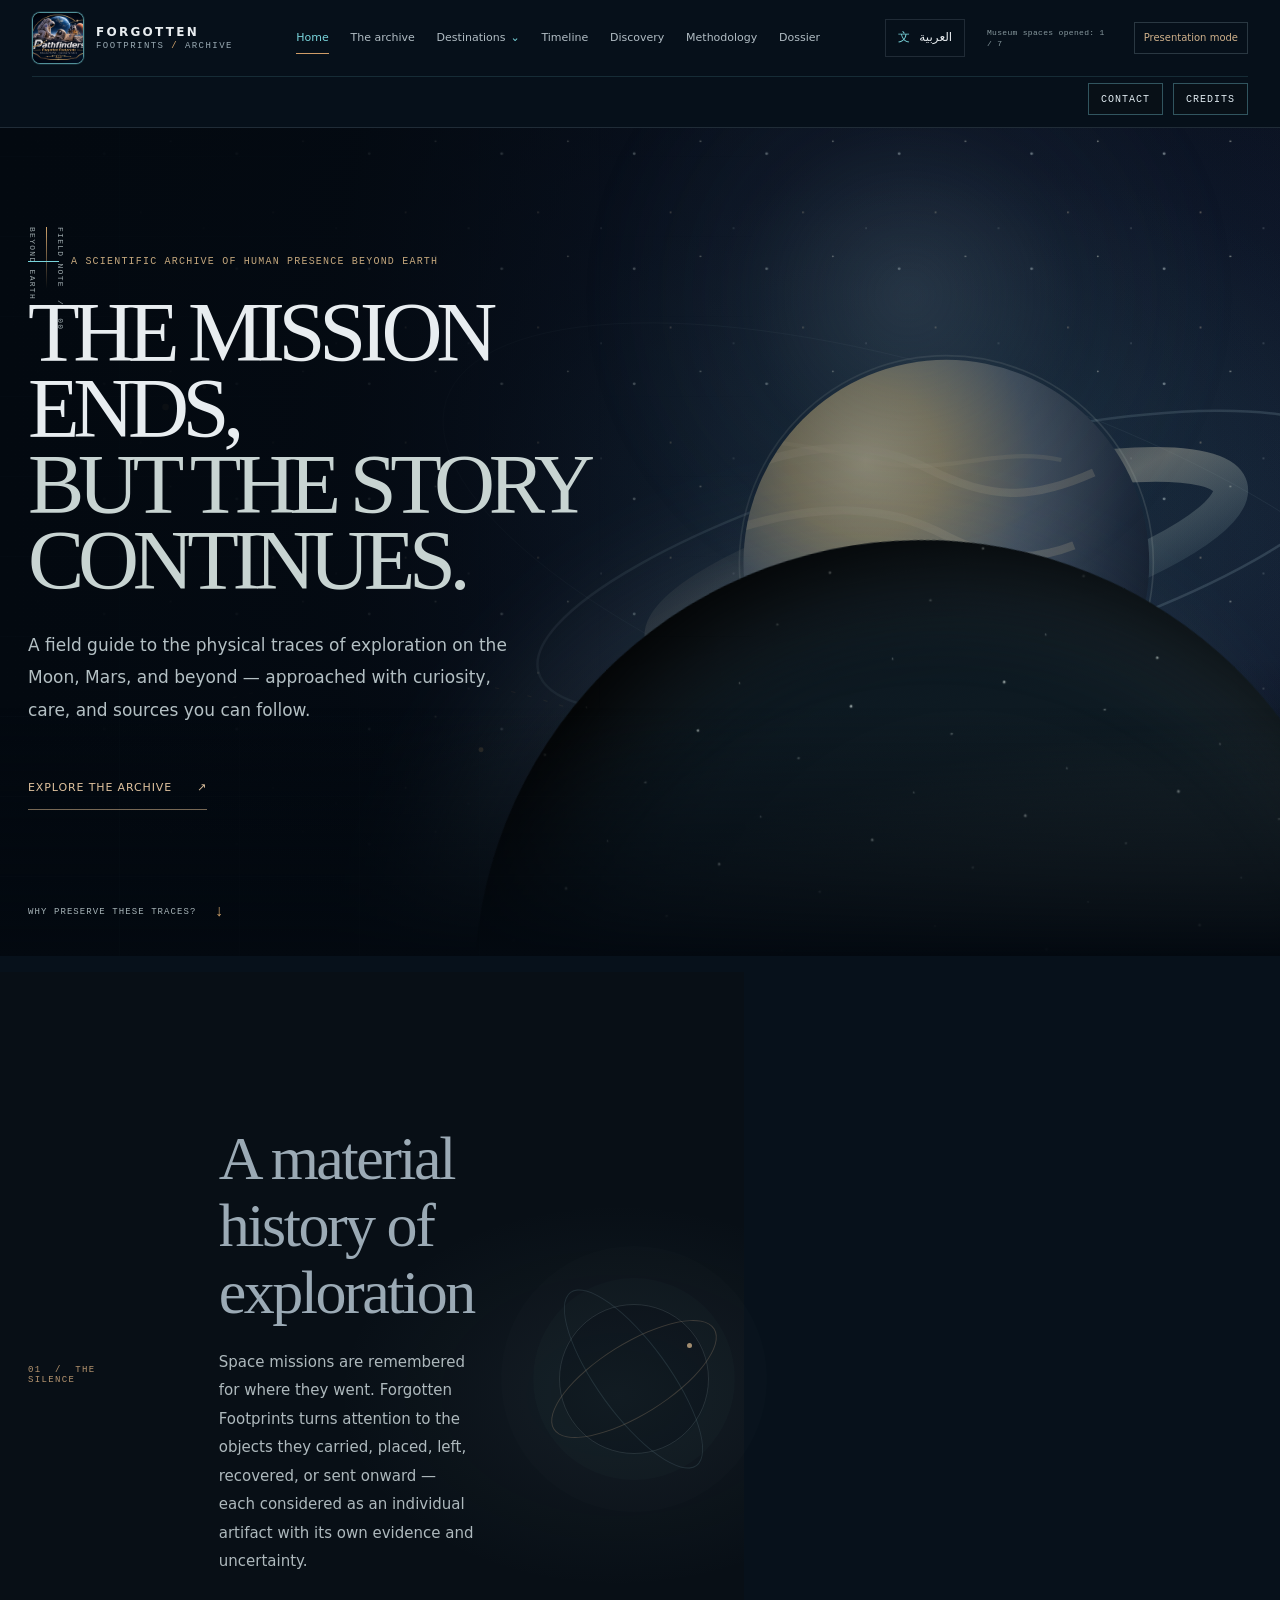
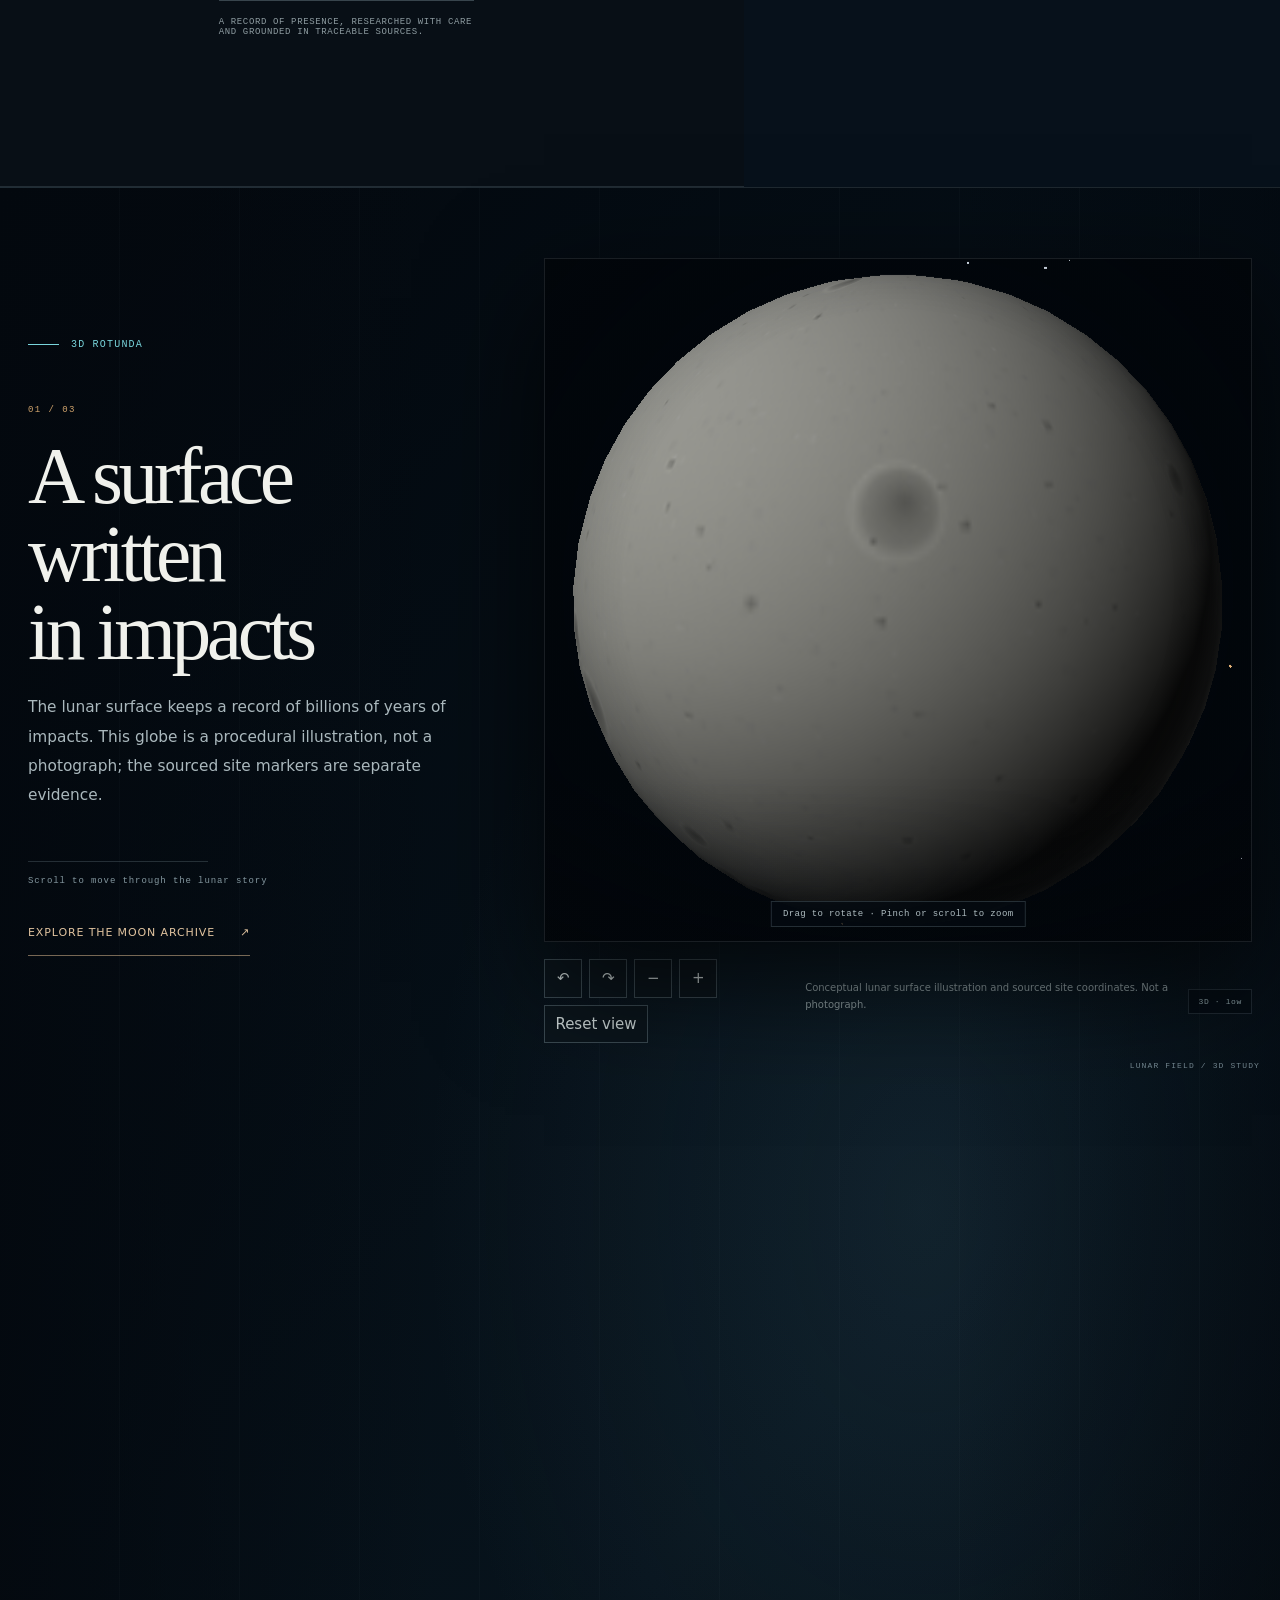
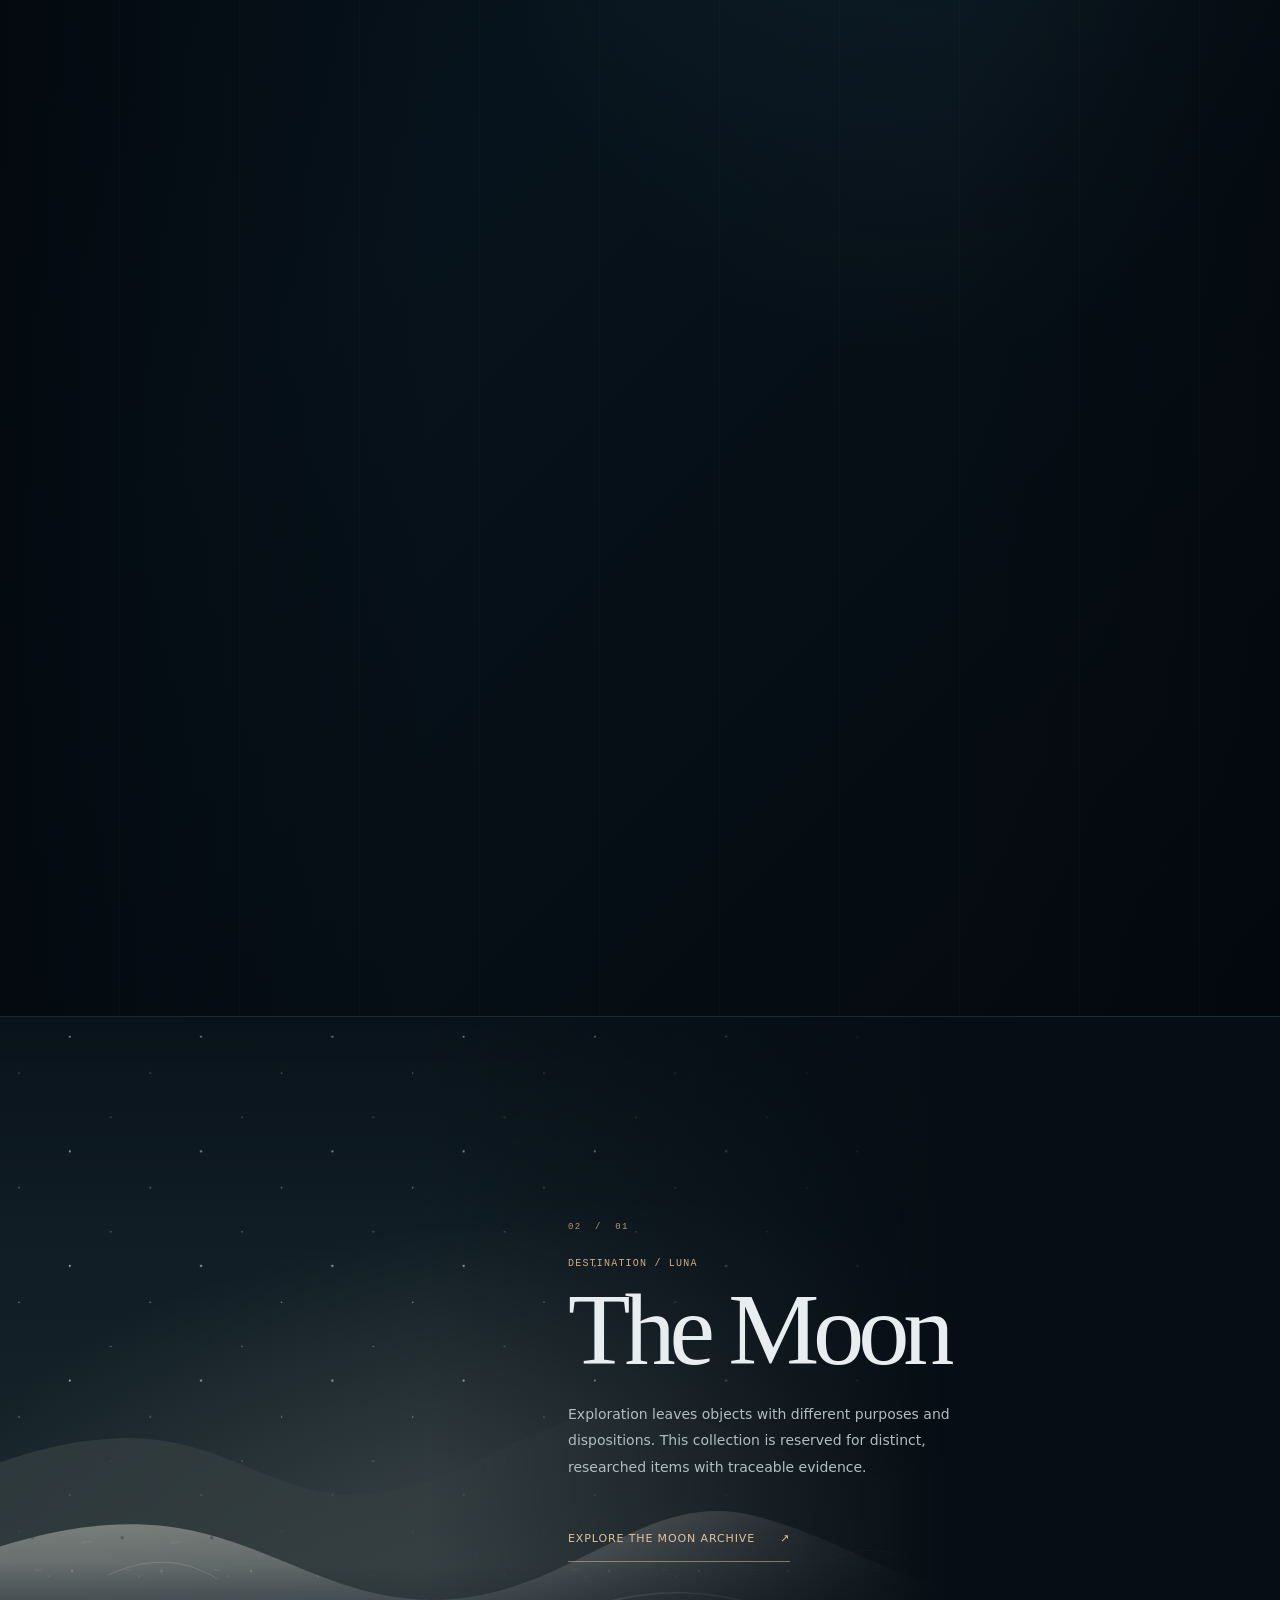
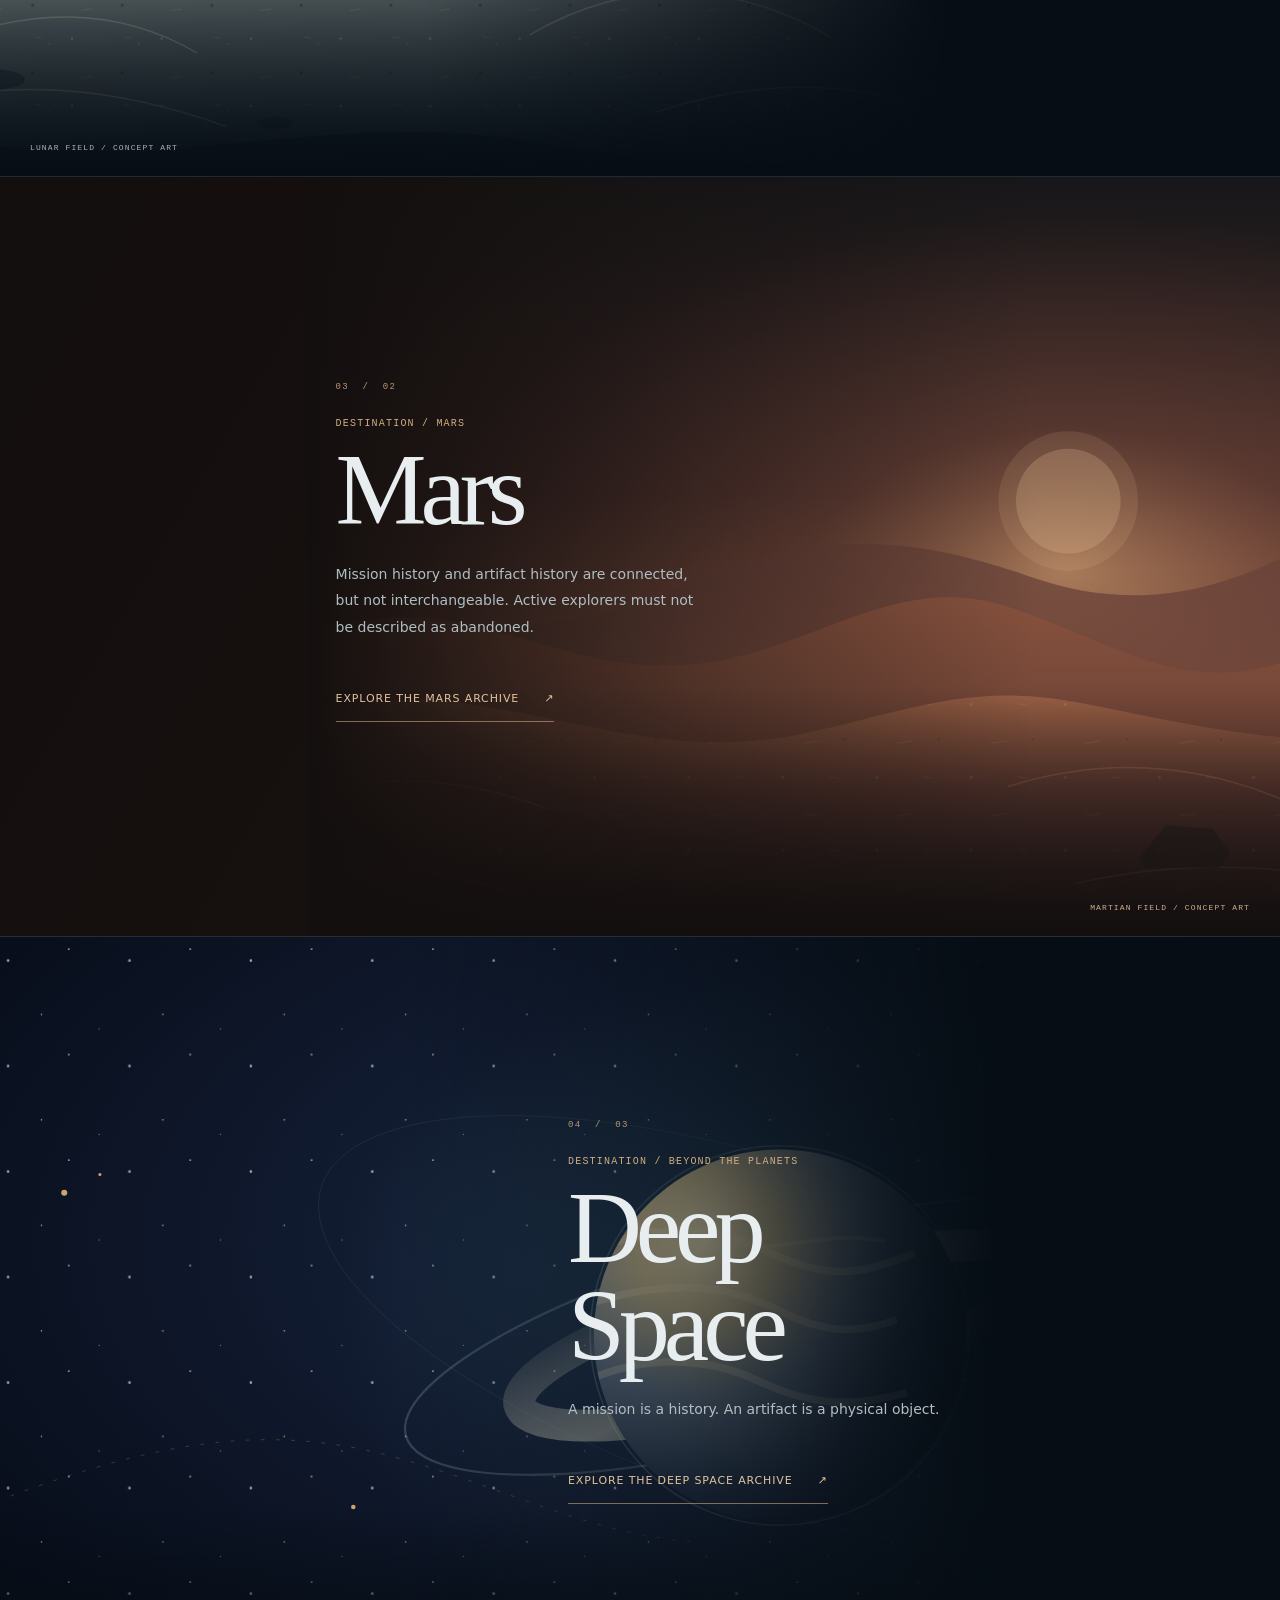
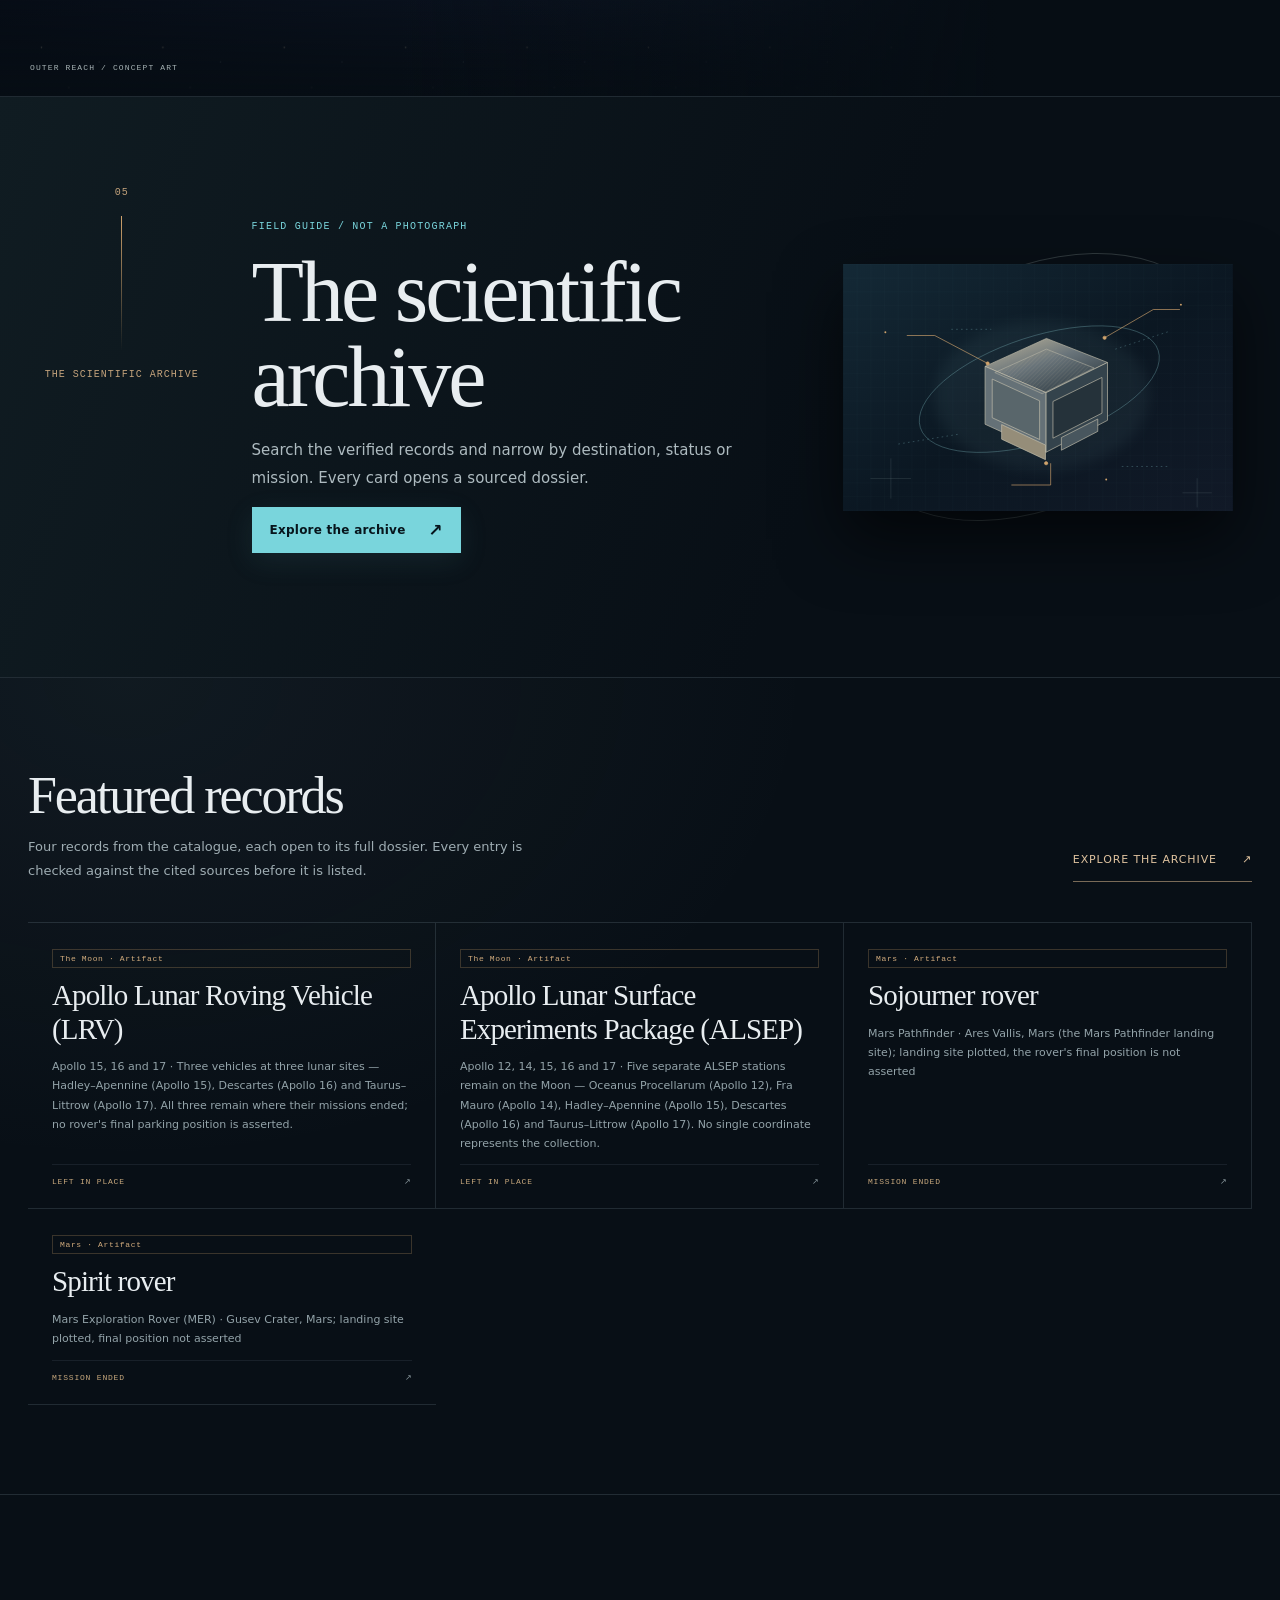
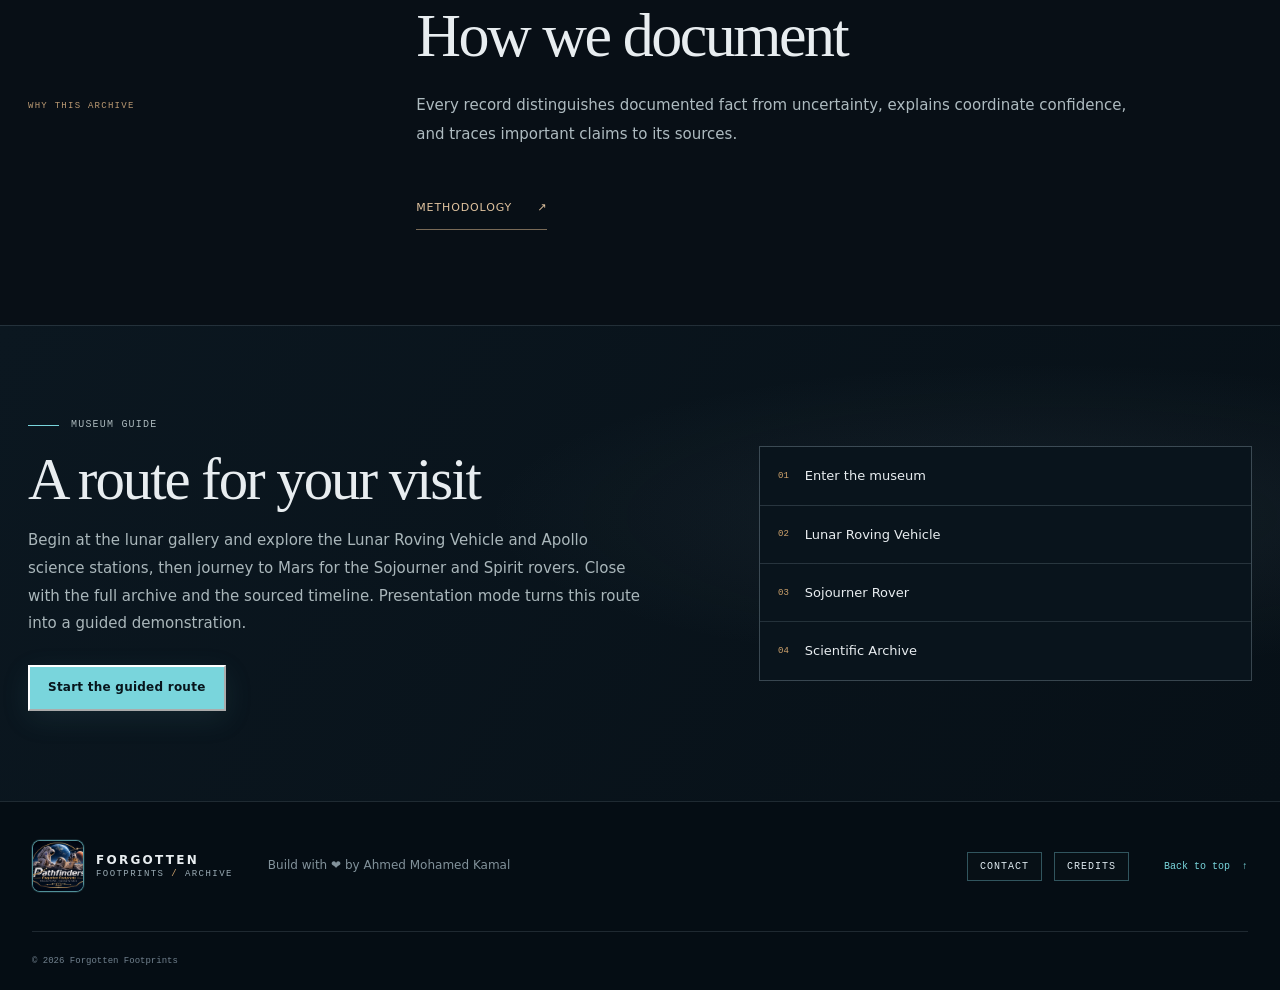
==== commit 3928816c: "Add files via upload" ====
--- a/index.html
+++ b/index.html
@@ -1,8 +1,8 @@
 <!doctype html>
 <html lang="en" dir="ltr">
-<head><meta charset="utf-8"><meta name="viewport" content="width=device-width,initial-scale=1"><meta name="theme-color" content="#07111b"><meta name="description" content="A bilingual, source-led archive of humanity’s physical traces beyond Earth."><title>Forgotten Footprints — Space Archaeology Archive</title><link rel="stylesheet" href="src/css/base.css?v=20261108-r7"><link rel="stylesheet" href="src/css/layout.css?v=20261108-r7"><link rel="stylesheet" href="src/css/platform.css?v=20261108-r7"><script defer src="src/js/locales.js?v=20261108-r7"></script><script defer src="src/js/i18n.js?v=20261108-r7"></script><script defer src="src/js/archive-data.js?v=20261108-r7"></script><script defer src="src/js/app.js?v=20261108-r7"></script><script defer src="src/js/museum-models.js?v=20261108-r7"></script><script defer src="src/js/museum3d.js?v=20261108-r7"></script></head>
+<head><meta charset="utf-8"><meta name="viewport" content="width=device-width,initial-scale=1"><meta name="theme-color" content="#07111b"><meta name="description" content="A bilingual, source-led archive of humanity’s physical traces beyond Earth."><title>Forgotten Footprints — Space Archaeology Archive</title><link rel="icon" type="image/jpeg" sizes="32x32" href="logo/Pathfinders.jpeg"><link rel="shortcut icon" type="image/jpeg" href="logo/Pathfinders.jpeg"><link rel="stylesheet" href="src/css/base.css?v=20261108-r7"><link rel="stylesheet" href="src/css/layout.css?v=20261108-r7"><link rel="stylesheet" href="src/css/platform.css?v=20261108-r7"><style>.footer-links{display:flex;align-items:center;gap:12px;flex-wrap:wrap;margin-left:auto}.footer-links a{color:#dfeaf0;text-decoration:none;font:10px var(--mono);letter-spacing:.1em;text-transform:uppercase;border:1px solid rgba(126,216,228,.35);padding:8px 12px;background:rgba(8,17,23,.8)}.footer-links a:hover,.footer-links a:focus-visible{border-color:rgba(126,216,228,.8)}@media (max-width:720px){.footer-links{margin-left:0;width:100%}}</style><script defer src="src/js/locales.js?v=20261108-r7"></script><script defer src="src/js/i18n.js?v=20261108-r7"></script><script defer src="src/js/archive-data.js?v=20261108-r7"></script><script defer src="src/js/app.js?v=20261108-r7"></script><script defer src="src/js/museum-models.js?v=20261108-r7"></script><script defer src="src/js/museum3d.js?v=20261108-r7"></script></head>
 <body data-title-key="homeTitle"><a class="skip-link" href="#main" data-i18n="skip"></a>
-<header class="site-header"><a class="identity" href="index.html" aria-label="Forgotten Footprints home" data-i18n-aria="brandHome"><span class="identity-mark" aria-hidden="true"><i></i><i></i><i></i></span><span class="identity-copy"><strong>FORGOTTEN</strong><small>FOOTPRINTS <span> / </span> ARCHIVE</small></span></a><button class="menu-toggle" type="button" aria-expanded="false" aria-controls="primary-nav" data-i18n-aria="menu"><span class="menu-glyph" aria-hidden="true">☰</span><span class="menu-label" data-i18n="menuShort"></span></button><nav class="primary-nav" id="primary-nav" aria-label="Primary navigation" data-i18n-aria="primaryNav"><a href="index.html" aria-current="page" data-i18n="navHome"></a><a href="pages/archive.html" data-i18n="navArchive"></a><details class="nav-destinations"><summary data-i18n="navDestinations"></summary><div class="nav-destination-menu"><a href="pages/moon.html" data-i18n="moon"></a><a href="pages/mars.html" data-i18n="mars"></a><a href="pages/deep-space.html" data-i18n="deepSpace"></a></div></details><a href="pages/timeline.html" data-i18n="navTimeline"></a><a href="pages/discovery.html" data-i18n="navDiscovery"></a><a href="pages/methodology.html" data-i18n="navMethodology"></a><a href="pages/artifact.html" data-i18n="navDossier"></a><button class="language-toggle" type="button" data-i18n-aria="languageSwitch"><span class="language-icon" aria-hidden="true">文</span><span data-language-label>العربية</span></button></nav></header>
+<header class="site-header"><a class="identity" href="index.html" aria-label="Forgotten Footprints home" data-i18n-aria="brandHome"><img class="identity-mark" src="logo/Pathfinders.jpeg" alt="" aria-hidden="true"><span class="identity-copy"><strong>FORGOTTEN</strong><small>FOOTPRINTS <span> / </span> ARCHIVE</small></span></a><button class="menu-toggle" type="button" aria-expanded="false" aria-controls="primary-nav" data-i18n-aria="menu"><span class="menu-glyph" aria-hidden="true">☰</span><span class="menu-label" data-i18n="menuShort"></span></button><nav class="primary-nav" id="primary-nav" aria-label="Primary navigation" data-i18n-aria="primaryNav"><a href="index.html" aria-current="page" data-i18n="navHome"></a><a href="pages/archive.html" data-i18n="navArchive"></a><details class="nav-destinations"><summary data-i18n="navDestinations"></summary><div class="nav-destination-menu"><a href="pages/moon.html" data-i18n="moon"></a><a href="pages/mars.html" data-i18n="mars"></a><a href="pages/deep-space.html" data-i18n="deepSpace"></a></div></details><a href="pages/timeline.html" data-i18n="navTimeline"></a><a href="pages/discovery.html" data-i18n="navDiscovery"></a><a href="pages/methodology.html" data-i18n="navMethodology"></a><a href="pages/artifact.html" data-i18n="navDossier"></a><a href="pages/contact.html" data-i18n="navContact"></a><a href="pages/credits.html" data-i18n="navCredits"></a><button class="language-toggle" type="button" data-i18n-aria="languageSwitch"><span class="language-icon" aria-hidden="true">文</span><span data-language-label>العربية</span></button></nav><div class="header-utility-links" aria-label="Quick links"><a href="pages/contact.html">Contact</a><a href="pages/credits.html">Credits</a></div></header>
 <main id="main" class="platform-main home-journey">
 <section class="opening-scene" id="top"><div class="opening-nebula" aria-hidden="true"></div><div class="opening-world" aria-hidden="true"></div><div class="opening-horizon" aria-hidden="true"></div><div class="opening-copy"><p class="eyebrow"><span class="eyebrow-line"></span><span data-i18n="homeKicker"></span></p><h1><span data-i18n="heroTitleA"></span><br><em data-i18n="heroTitleB"></em></h1><p class="opening-lede" data-i18n="homeLead"></p><a class="opening-link" href="pages/archive.html"><span data-i18n="homeAction"></span><span aria-hidden="true">↗</span></a></div><div class="opening-coordinate" aria-hidden="true"><span>FIELD NOTE&nbsp; / &nbsp;00</span><i></i><span>BEYOND EARTH</span></div><a class="opening-scroll" href="#silence"><span data-i18n="heroSecondary"></span><span aria-hidden="true">↓</span></a></section>
 <section class="journey-intro" id="silence"><p class="chapter-index">01&nbsp; / &nbsp;<span data-i18n="storySilence"></span></p><div><h2 data-i18n="homePurposeTitle"></h2><p data-i18n="homePurposeText"></p><p class="journey-note" data-i18n="whyAside"></p></div><div class="silence-mark" aria-hidden="true"><span></span><i></i><b></b></div></section>
@@ -40,4 +40,4 @@
 <section class="archive-coda"><div class="coda-index"><span>05</span><i></i><span data-i18n="sectionArchive"></span></div><div class="coda-copy"><p class="eyebrow" data-i18n="homePreviewLabel"></p><h2 data-i18n="archiveHeading"></h2><p data-i18n="archiveIntro"></p><a class="button button-primary" href="pages/archive.html"><span data-i18n="homeAction"></span><span aria-hidden="true">↗</span></a></div><div class="coda-art" aria-hidden="true"><img src="src/assets/component-study.svg" alt=""></div></section>
 <section class="featured-records"><div class="featured-head"><div><h2 data-i18n="homeFeaturedLabel"></h2><p class="featured-note" data-i18n="homeFeaturedText"></p></div><a class="chapter-link" href="pages/archive.html"><span data-i18n="homeAction"></span><span aria-hidden="true">↗</span></a></div><div class="featured-grid" data-featured-records></div></section>
 <section class="method-preview"><p class="eyebrow" data-i18n="sectionWhy"></p><div><h2 data-i18n="homeMethodTitle"></h2><p data-i18n="homeMethodText"></p><a class="chapter-link" href="pages/methodology.html"><span data-i18n="navMethodology"></span><span aria-hidden="true">↗</span></a></div></section>
-<section class="guide-panel"><div><p class="eyebrow"><span class="eyebrow-line"></span><span data-i18n="guideLabel"></span></p><h2 data-i18n="guideTitle"></h2><p data-i18n="guideText"></p><button type="button" class="button button-primary" data-start-presentation data-i18n="guideStart"></button></div><ol class="guide-stops"><li><span>01</span><strong data-i18n="routeEntrance"></strong></li><li><span>02</span><strong data-i18n="routeLRV"></strong></li><li><span>03</span><strong data-i18n="routeSojourner"></strong></li><li><span>04</span><strong data-i18n="routeArchive"></strong></li></ol></section></main><footer class="site-footer"><div class="footer-main section-wrap"><a class="identity footer-identity" href="index.html"><span class="identity-mark" aria-hidden="true"><i></i><i></i><i></i></span><span class="identity-copy"><strong>FORGOTTEN</strong><small>FOOTPRINTS <span> / </span> ARCHIVE</small></span></a><p class="footer-message" data-i18n="footerMessage"></p><a class="back-top" href="#top"><span data-i18n="backTop"></span><span aria-hidden="true">↑</span></a></div><div class="footer-bottom section-wrap"><span>© <span data-year></span> <span data-i18n="footerName"></span></span></div></footer></body></html>
+<section class="guide-panel"><div><p class="eyebrow"><span class="eyebrow-line"></span><span data-i18n="guideLabel"></span></p><h2 data-i18n="guideTitle"></h2><p data-i18n="guideText"></p><button type="button" class="button button-primary" data-start-presentation data-i18n="guideStart"></button></div><ol class="guide-stops"><li><span>01</span><strong data-i18n="routeEntrance"></strong></li><li><span>02</span><strong data-i18n="routeLRV"></strong></li><li><span>03</span><strong data-i18n="routeSojourner"></strong></li><li><span>04</span><strong data-i18n="routeArchive"></strong></li></ol></section></main><footer class="site-footer"><div class="footer-main section-wrap"><a class="identity footer-identity" href="index.html"><img class="identity-mark" src="logo/Pathfinders.jpeg" alt="" aria-hidden="true"><span class="identity-copy"><strong>FORGOTTEN</strong><small>FOOTPRINTS <span> / </span> ARCHIVE</small></span></a><p class="footer-message">Build with ❤️ by Ahmed Mohamed Kamal</p><div class="footer-links"><a href="pages/contact.html">Contact</a><a href="pages/credits.html">Credits</a></div><a class="back-top" href="#top"><span data-i18n="backTop"></span><span aria-hidden="true">↑</span></a></div><div class="footer-bottom section-wrap"><span>© <span data-year></span> <span data-i18n="footerName"></span></span></div></footer></body></html>
--- a/src/css/layout.css
+++ b/src/css/layout.css
@@ -1,4 +1,4 @@
-.section-wrap{width:min(calc(100% - 64px),var(--max));margin-inline:auto}.site-header{height:80px;display:flex;align-items:center;justify-content:space-between;padding-inline:max(32px,calc((100% - var(--max))/2));border-bottom:1px solid var(--line);position:relative;z-index:5;background:rgba(7,17,27,.9);backdrop-filter:blur(12px)}.identity{display:inline-flex;align-items:center;gap:12px;letter-spacing:.1em}.identity-mark{width:25px;height:29px;border:1px solid rgba(121,213,220,.65);display:flex;align-items:center;justify-content:center;gap:3px;transform:skewY(-8deg)}.identity-mark i{width:2px;height:12px;background:var(--cyan);opacity:.9}.identity-mark i:nth-child(2){height:20px}.identity-copy{display:grid;line-height:1.3;font-size:10px}.identity-copy strong{font-size:12px;letter-spacing:.19em}.identity-copy small{font:9px var(--mono);color:#9aabb4;letter-spacing:.16em}.identity-copy small span{color:var(--amber)}.primary-nav{display:flex;align-items:center;gap:36px}.primary-nav>a{font-size:12px;color:#b5c1c8;transition:color .2s}.primary-nav>a:hover,.text-link:hover,.inline-link:hover{color:var(--cyan)}.language-toggle{border:1px solid var(--line);background:transparent;padding:8px 12px;display:flex;gap:9px;align-items:center;font-size:12px;transition:border-color .2s}.language-toggle:hover{border-color:var(--cyan)}.language-icon{color:var(--cyan)}.menu-toggle{display:none}
+.section-wrap{width:min(calc(100% - 64px),var(--max));margin-inline:auto}.site-header{min-height:80px;height:auto;display:flex;align-items:center;justify-content:space-between;flex-wrap:wrap;gap:12px;padding-inline:max(32px,calc((100% - var(--max))/2));padding-block:12px;border-bottom:1px solid var(--line);position:relative;z-index:5;background:rgba(7,17,27,.9);backdrop-filter:blur(12px)}.identity{display:inline-flex;align-items:center;gap:12px;letter-spacing:.1em}.identity-mark{width:52px;height:52px;border:1px solid rgba(121,213,220,.65);border-radius:8px;object-fit:cover;display:block;background:rgba(9,21,31,.9);box-shadow:0 0 0 1px rgba(121,213,220,.12)}.identity-copy{display:grid;line-height:1.3;font-size:10px}.identity-copy strong{font-size:12px;letter-spacing:.19em}.identity-copy small{font:9px var(--mono);color:#9aabb4;letter-spacing:.16em}.identity-copy small span{color:var(--amber)}.primary-nav{display:flex;align-items:center;gap:36px}.primary-nav>a{font-size:12px;color:#b5c1c8;transition:color .2s}.primary-nav>a:hover,.text-link:hover,.inline-link:hover{color:var(--cyan)}.language-toggle{border:1px solid var(--line);background:transparent;padding:8px 12px;display:flex;gap:9px;align-items:center;font-size:12px;transition:border-color .2s}.language-toggle:hover{border-color:var(--cyan)}.language-icon{color:var(--cyan)}.menu-toggle{display:none}
 .hero{min-height:610px;position:relative;display:grid;grid-template-columns:1.04fr .96fr;align-items:center;padding-block:72px 92px}.hero-copy{position:relative;z-index:2;padding-bottom:12px}.eyebrow,.section-marker{font:10px var(--mono);letter-spacing:.12em;text-transform:uppercase;color:var(--cyan);display:flex;align-items:center;gap:12px}.eyebrow-line{width:31px;height:1px;background:var(--cyan)}h1{font-size:clamp(48px,6vw,79px);line-height:1.08;letter-spacing:-.055em;font-weight:500;margin:28px 0 24px;max-width:680px}h1 em{font-style:normal;color:#a6b8c0}.hero-lede{font-size:16px;color:#a9b7bf;max-width:530px;line-height:1.8}.hero-actions{display:flex;align-items:center;gap:28px;margin-top:31px}.button{min-height:46px;display:inline-flex;align-items:center;gap:23px;padding:0 18px;font-size:12px;letter-spacing:.02em}.button-primary{background:var(--cyan);color:#07151c;font-weight:700;transition:background .2s,transform .2s}.button-primary:hover{background:#a1e7e9;transform:translateY(-2px)}.button-primary span:last-child{font-size:17px}.text-link{font-size:12px;color:#a9b7bf;text-decoration:underline;text-decoration-color:#50616b;text-underline-offset:5px}.archive-note{margin-top:46px;font:10px var(--mono);color:#82929c;display:flex;align-items:center;gap:10px}.status-dot{width:6px;height:6px;background:var(--amber);border-radius:50%;box-shadow:0 0 0 4px rgba(208,163,108,.1)}
 .hero-visual{height:430px;position:relative;overflow:hidden;background:radial-gradient(ellipse at 55% 62%,rgba(42,68,82,.38),transparent 52%),linear-gradient(140deg,rgba(16,35,48,.45),rgba(5,12,20,.12));border:1px solid rgba(171,197,209,.1);mask-image:linear-gradient(90deg,transparent 0,#000 12%,#000 100%)}.visual-grid{position:absolute;inset:0;opacity:.19;background-image:linear-gradient(rgba(134,171,185,.19) 1px,transparent 1px),linear-gradient(90deg,rgba(134,171,185,.19) 1px,transparent 1px);background-size:42px 42px;mask-image:linear-gradient(to bottom,transparent,#000 25%,#000 80%,transparent)}.planet{position:absolute;width:min(38vw,360px);aspect-ratio:1;border-radius:50%;top:49%;left:52%;transform:translate(-50%,-42%);overflow:hidden;background:radial-gradient(circle at 40% 31%,#a8afb0 0 1px,transparent 2px),radial-gradient(circle at 72% 42%,#252e35 0 9px,transparent 10px),radial-gradient(circle at 30% 62%,#232c31 0 16px,transparent 17px),radial-gradient(circle at 63% 72%,#30383c 0 8px,transparent 9px),radial-gradient(circle at 44% 48%,#b9b9b4,#858d8e 44%,#3a454b 76%,#101b24);box-shadow:inset -38px -25px 55px #050c12,0 0 55px rgba(131,178,189,.12)}.planet-rim{position:absolute;inset:0;border-radius:50%;box-shadow:inset 3px 2px 0 rgba(220,230,227,.2)}.planet-light{position:absolute;inset:5% 22% 40% 0;background:linear-gradient(140deg,rgba(244,247,240,.13),transparent 65%);border-radius:50%}.planet-crater{position:absolute;border-radius:50%;border:1px solid rgba(25,32,37,.42);box-shadow:inset 2px 3px 5px rgba(27,34,39,.55),0 1px 1px rgba(220,228,224,.13)}.crater-one{width:37px;height:19px;top:31%;left:28%;transform:rotate(-25deg)}.crater-two{width:20px;height:10px;top:55%;left:66%}.crater-three{width:27px;height:13px;top:72%;left:38%;transform:rotate(15deg)}.crater-four{width:15px;height:8px;top:22%;left:61%}.orbital{position:absolute;border:1px solid rgba(139,192,201,.26);border-radius:50%;top:52%;left:52%;transform:translate(-50%,-50%) rotate(-25deg)}.orbital-one{width:460px;height:220px}.orbital-two{width:530px;height:310px;transform:translate(-50%,-50%) rotate(34deg);border-color:rgba(139,192,201,.12)}.trajectory{position:absolute;width:12px;height:12px;top:27%;left:72%;border-radius:50%;background:var(--amber);box-shadow:0 0 14px rgba(208,163,108,.44)}.trajectory::after{content:"";position:absolute;width:170px;height:1px;background:linear-gradient(90deg,rgba(208,163,108,.7),transparent);top:5px;right:6px;transform:rotate(145deg);transform-origin:right}.visual-cross{position:absolute;color:rgba(182,207,214,.56);font:15px var(--mono)}.cross-one{top:16%;left:20%}.cross-two{bottom:22%;right:14%}.visual-caption,.visual-coordinate{position:absolute;display:flex;gap:10px;align-items:center;font:9px var(--mono);letter-spacing:.08em;color:#9cabb1}.visual-caption{bottom:22px;left:22px}.visual-caption::before{content:"";width:17px;height:1px;background:var(--amber)}.visual-coordinate{top:22px;right:22px;text-align:right;display:block;line-height:1.8}.visual-coordinate span{color:#6c7e88}.hero-index{position:absolute;bottom:34px;right:0;font:10px var(--mono);color:#82929c;letter-spacing:.08em}.hero-index span{color:var(--amber);padding-inline:8px}
 .statement{border-top:1px solid var(--line);border-bottom:1px solid var(--line);padding-block:85px 92px;display:grid;grid-template-columns:.75fr 2fr .85fr;gap:48px;align-items:start}.section-marker{font-size:9px;color:#93a4ad;white-space:nowrap}.section-marker>span:first-child{color:var(--amber)}.marker-line{width:28px;height:1px;background:#63747d}.statement-kicker{font:10px var(--mono);color:var(--amber);letter-spacing:.1em;margin:0 0 20px}.statement h2,.section-heading h2,.archive-copy h2{font-size:clamp(30px,3.4vw,45px);line-height:1.2;font-weight:500;letter-spacing:-.035em;margin-bottom:19px}.statement-text{color:#a0afb7;max-width:660px;font-size:14px}.statement-aside{border-inline-start:1px solid rgba(121,213,220,.38);padding-inline-start:20px;margin-top:28px}.aside-symbol{font-size:25px;color:var(--cyan)}.statement-aside p{font-size:12px;color:#81919a;margin:9px 0 0}
@@ -8,4 +8,4 @@
 .workspace{min-height:calc(100vh - 210px);padding-block:34px 90px}.workspace[hidden]{display:none}.workspace-back{display:inline-flex;align-items:center;gap:10px;color:#9dabb3;font-size:12px;margin-bottom:34px}.workspace-back span:first-child{font-size:17px;color:var(--cyan)}.workspace-heading{display:flex;align-items:end;justify-content:space-between;gap:40px;padding-bottom:34px;border-bottom:1px solid var(--line)}.workspace-heading h1{font-size:clamp(36px,5vw,54px);margin:18px 0 0}.workspace-heading>p{max-width:430px;color:#94a4ac;font-size:13px;margin-bottom:3px}.workspace-tabs{display:flex;gap:6px;border-bottom:1px solid var(--line);margin-top:18px}.workspace-tabs [role=tab]{position:relative;border:0;background:none;padding:15px 18px;color:#8999a2;font-size:12px}.workspace-tabs [role=tab][aria-selected=true]{color:var(--cyan)}.workspace-tabs [role=tab][aria-selected=true]::after{content:"";height:2px;position:absolute;bottom:-1px;inset-inline:10px;background:var(--cyan)}.workspace-panel{padding-top:27px}.archive-tools{display:flex;align-items:end;justify-content:space-between;gap:30px;padding:22px;background:rgba(13,27,38,.76);border:1px solid var(--line)}.search-control{display:grid;gap:8px;min-width:min(440px,100%);font:10px var(--mono);color:#9cabb3}.search-control input{width:100%;height:43px;padding:0 13px;background:#07131d;border:1px solid rgba(190,213,224,.2);color:var(--ink);font:12px var(--sans)}.search-control input:focus{border-color:var(--cyan);outline:2px solid rgba(121,213,220,.2)}.world-filter{margin:0;padding:0;border:0;display:flex;align-items:center;gap:7px;flex-wrap:wrap}.world-filter legend{font:10px var(--mono);color:#9cabb3;margin-bottom:9px}.filter-chip{background:transparent;border:1px solid var(--line);padding:7px 11px;color:#96a6ae;font-size:10px}.filter-chip:hover,.filter-chip.is-selected{border-color:rgba(121,213,220,.6);color:var(--cyan);background:rgba(121,213,220,.06)}.workspace-empty{margin-top:23px;min-height:260px;border:1px dashed rgba(190,213,224,.2);display:flex;flex-direction:column;justify-content:center;align-items:center;text-align:center;padding:35px 20px;background:radial-gradient(ellipse at center,rgba(29,52,65,.23),transparent 70%)}.workspace-empty[hidden]{display:none}.empty-mark{width:46px;height:46px;border:1px solid rgba(121,213,220,.38);border-radius:50%;display:grid;place-items:center;color:var(--cyan);font-size:22px;margin-bottom:16px}.workspace-empty h2{font-size:18px;font-weight:500;margin-bottom:9px}.workspace-empty p{max-width:470px;font-size:12px;color:#8c9ca5;margin-bottom:13px}.empty-count{font:9px var(--mono);letter-spacing:.08em;color:var(--amber)}
 html.is-arabic .hero-copy,html.is-arabic .statement-body,html.is-arabic .archive-copy{text-align:start}html.is-arabic .hero h1{letter-spacing:0;line-height:1.35}html.is-arabic .hero-visual{mask-image:linear-gradient(270deg,transparent 0,#000 12%,#000 100%)}html.is-arabic .visual-caption{left:auto;right:22px}html.is-arabic .visual-coordinate{right:auto;left:22px;text-align:left}html.is-arabic .world-name,html.is-arabic .world-caption{letter-spacing:0}html.is-arabic .destination-card,html.is-arabic .discovery-content{text-align:start}html.is-arabic .discovery-world{text-transform:none}html.is-arabic .footer-bottom{font-family:var(--mono),"Noto Sans Arabic",sans-serif}
 @media(max-width:900px){.site-header{padding-inline:28px}.section-wrap{width:min(calc(100% - 56px),var(--max))}.primary-nav{gap:22px}.hero{grid-template-columns:1fr .8fr;min-height:550px}.hero-visual{height:360px}.statement{grid-template-columns:.7fr 1.7fr;gap:30px}.statement-aside{grid-column:2;margin-top:0;max-width:360px}.destination-card{min-height:280px;padding:18px}.world-art{inset-inline-start:23%}.moon-art i,.mars-art i{width:180px;height:180px}.discovery-grid{grid-template-columns:1fr}.discovery-card,.discovery-card:first-child{grid-template-columns:.9fr 1.1fr;min-height:250px}.discovery-illustration{min-height:250px}.workspace-heading{align-items:flex-start;flex-direction:column;gap:18px}.archive-tools{align-items:stretch;flex-direction:column}.search-control{min-width:0}}
-@media(max-width:650px){.section-wrap{width:calc(100% - 40px)}.site-header{height:68px;padding-inline:20px}.identity-mark{width:22px;height:25px}.identity-copy strong{font-size:11px}.identity-copy small{font-size:8px}.menu-toggle{display:flex;align-items:center;gap:8px;background:transparent;border:1px solid var(--line);padding:8px 10px;color:#b5c4cb;font-size:11px}.menu-glyph{color:var(--cyan)}.primary-nav{display:none;position:absolute;top:67px;inset-inline:0;background:#09151f;border-bottom:1px solid var(--line);padding:17px 20px 21px;align-items:stretch;gap:0;flex-direction:column}.primary-nav.is-open{display:flex}.primary-nav>a{padding:12px 2px;border-bottom:1px solid rgba(190,213,224,.09)}.language-toggle{align-self:flex-start;margin-top:14px}.hero{display:flex;flex-direction:column;align-items:stretch;padding-block:64px 67px;min-height:0}.hero-copy{padding:0}.eyebrow{font-size:8px;letter-spacing:.07em}.eyebrow-line{width:20px}h1{font-size:clamp(42px,12vw,64px);margin:23px 0 18px}.hero-lede{font-size:14px;max-width:480px}.hero-actions{gap:18px;flex-wrap:wrap;margin-top:23px}.button{min-height:44px;padding-inline:14px;gap:14px}.text-link{font-size:11px}.archive-note{margin-top:28px;font-size:9px}.hero-visual{height:270px;margin-top:34px;mask-image:none}.planet{width:min(69vw,260px)}.orbital-one{width:340px;height:165px}.orbital-two{width:390px;height:220px}.hero-index{bottom:30px;right:0}.statement{padding-block:58px 62px;display:block}.statement-body{margin-top:31px}.statement-kicker{font-size:9px}.statement h2,.section-heading h2,.archive-copy h2{font-size:31px}.statement-text{font-size:13px}.statement-aside{margin-top:24px;margin-inline-start:0;max-width:390px}.destinations,.discoveries{padding-block:66px 72px}.section-heading{display:block;margin-bottom:25px}.section-heading>p{margin-top:16px;font-size:12px}.destination-grid{grid-template-columns:1fr;gap:10px}.destination-card{min-height:230px;padding:18px}.world-art{inset-inline-start:38%}.moon-art i,.mars-art i{width:190px;height:190px;top:10px}.world-name{inset-inline-start:18px;bottom:48px;font-size:22px}.world-caption{inset-inline-start:18px;bottom:22px}.card-arrow{bottom:19px}.discoveries{padding-top:65px}.discovery-card,.discovery-card:first-child{grid-template-columns:1fr;min-height:0}.discovery-illustration{min-height:205px}.discovery-content{padding:20px}.discovery-world{margin-top:13px}.placeholder-disclaimer{line-height:1.55}.archive-callout-inner{padding-block:62px;align-items:flex-start}.archive-copy{max-width:none}.archive-copy>p{font-size:12px}.archive-seal{display:none}.footer-main{padding-block:25px;min-height:0;align-items:flex-start;display:grid;grid-template-columns:1fr auto;gap:18px}.footer-identity{grid-column:1}.footer-message{grid-column:1/-1;grid-row:2;font-size:11px}.back-top{grid-column:2;grid-row:1}.footer-bottom{padding-block:16px;align-items:flex-start;flex-direction:column;gap:7px;font-size:8px}.hero-index{font-size:9px}.workspace{padding-top:24px}.workspace-back{margin-bottom:26px}.workspace-heading h1{font-size:38px}.workspace-tabs [role=tab]{padding:12px 10px;font-size:10px}.archive-tools{padding:16px}.world-filter{gap:5px}.filter-chip{padding:7px 9px;font-size:9px}.workspace-empty{min-height:230px;padding:25px 17px}html.is-arabic .section-marker{letter-spacing:0}html.is-arabic .hero h1{font-size:clamp(38px,10.5vw,58px)} }
+@media(max-width:650px){.section-wrap{width:calc(100% - 40px)}.site-header{height:68px;padding-inline:20px}.identity-mark{width:40px;height:40px}.identity-copy strong{font-size:11px}.identity-copy small{font-size:8px}.menu-toggle{display:flex;align-items:center;gap:8px;background:transparent;border:1px solid var(--line);padding:8px 10px;color:#b5c4cb;font-size:11px}.menu-glyph{color:var(--cyan)}.primary-nav{display:none;position:absolute;top:67px;inset-inline:0;background:#09151f;border-bottom:1px solid var(--line);padding:17px 20px 21px;align-items:stretch;gap:0;flex-direction:column}.primary-nav.is-open{display:flex}.primary-nav>a{padding:12px 2px;border-bottom:1px solid rgba(190,213,224,.09)}.language-toggle{align-self:flex-start;margin-top:14px}.hero{display:flex;flex-direction:column;align-items:stretch;padding-block:64px 67px;min-height:0}.hero-copy{padding:0}.eyebrow{font-size:8px;letter-spacing:.07em}.eyebrow-line{width:20px}h1{font-size:clamp(42px,12vw,64px);margin:23px 0 18px}.hero-lede{font-size:14px;max-width:480px}.hero-actions{gap:18px;flex-wrap:wrap;margin-top:23px}.button{min-height:44px;padding-inline:14px;gap:14px}.text-link{font-size:11px}.archive-note{margin-top:28px;font-size:9px}.hero-visual{height:270px;margin-top:34px;mask-image:none}.planet{width:min(69vw,260px)}.orbital-one{width:340px;height:165px}.orbital-two{width:390px;height:220px}.hero-index{bottom:30px;right:0}.statement{padding-block:58px 62px;display:block}.statement-body{margin-top:31px}.statement-kicker{font-size:9px}.statement h2,.section-heading h2,.archive-copy h2{font-size:31px}.statement-text{font-size:13px}.statement-aside{margin-top:24px;margin-inline-start:0;max-width:390px}.destinations,.discoveries{padding-block:66px 72px}.section-heading{display:block;margin-bottom:25px}.section-heading>p{margin-top:16px;font-size:12px}.destination-grid{grid-template-columns:1fr;gap:10px}.destination-card{min-height:230px;padding:18px}.world-art{inset-inline-start:38%}.moon-art i,.mars-art i{width:190px;height:190px;top:10px}.world-name{inset-inline-start:18px;bottom:48px;font-size:22px}.world-caption{inset-inline-start:18px;bottom:22px}.card-arrow{bottom:19px}.discoveries{padding-top:65px}.discovery-card,.discovery-card:first-child{grid-template-columns:1fr;min-height:0}.discovery-illustration{min-height:205px}.discovery-content{padding:20px}.discovery-world{margin-top:13px}.placeholder-disclaimer{line-height:1.55}.archive-callout-inner{padding-block:62px;align-items:flex-start}.archive-copy{max-width:none}.archive-copy>p{font-size:12px}.archive-seal{display:none}.footer-main{padding-block:25px;min-height:0;align-items:flex-start;display:grid;grid-template-columns:1fr auto;gap:18px}.footer-identity{grid-column:1}.footer-message{grid-column:1/-1;grid-row:2;font-size:11px}.back-top{grid-column:2;grid-row:1}.footer-bottom{padding-block:16px;align-items:flex-start;flex-direction:column;gap:7px;font-size:8px}.hero-index{font-size:9px}.workspace{padding-top:24px}.workspace-back{margin-bottom:26px}.workspace-heading h1{font-size:38px}.workspace-tabs [role=tab]{padding:12px 10px;font-size:10px}.archive-tools{padding:16px}.world-filter{gap:5px}.filter-chip{padding:7px 9px;font-size:9px}.workspace-empty{min-height:230px;padding:25px 17px}html.is-arabic .section-marker{letter-spacing:0}html.is-arabic .hero h1{font-size:clamp(38px,10.5vw,58px)} }
--- a/src/css/platform.css
+++ b/src/css/platform.css
@@ -1,6 +1,6 @@
 :root{--paper:#0a141d;--surface:#0d1b26;--soft:#111f2a;--edge:rgba(181,207,219,.15);--edge-strong:rgba(181,207,219,.28);--glow:rgba(110,189,196,.13)}
 .home-hero{position:relative;min-height:min(790px,calc(100vh - 78px));display:grid;grid-template-columns:1fr 1fr;align-items:center;gap:2vw;padding:75px max(32px,calc((100% - var(--max))/2)) 96px;background:radial-gradient(ellipse at 76% 52%,rgba(94,150,164,.14),transparent 36%),linear-gradient(112deg,#07111b 0%,#0b1924 64%,#0c2029 100%);overflow:hidden}.home-hero-copy{position:relative;z-index:2;max-width:650px}.home-hero-copy .eyebrow{font-size:9px}.home-hero h1{font-size:clamp(52px,7.2vw,92px);line-height:1.04;letter-spacing:-.06em;font-weight:500;margin:26px 0 22px}.home-lede{max-width:550px;color:#a8b6bd;font-size:15px;line-height:1.85}.home-note{font:9px var(--mono);letter-spacing:.04em;color:#86969e;display:flex;align-items:center;gap:10px;margin-top:38px}.home-art{height:min(570px,62vw);min-height:375px;position:relative;overflow:hidden;border:1px solid rgba(164,195,207,.1);background:radial-gradient(ellipse at 51% 70%,rgba(75,102,111,.27),transparent 48%),linear-gradient(155deg,rgba(20,40,52,.52),rgba(5,13,20,.16));mask-image:linear-gradient(90deg,transparent,#000 8%,#000)}.home-starfield{position:absolute;inset:0;opacity:.5;background-image:radial-gradient(circle at 18% 23%,#c5d5d6 0 1px,transparent 1.3px),radial-gradient(circle at 81% 32%,#c5d5d6 0 1px,transparent 1.5px),radial-gradient(circle at 64% 18%,#9cb8c1 0 1px,transparent 1.4px);background-size:210px 190px,310px 270px,370px 350px}.home-world{position:absolute;width:min(36vw,400px);aspect-ratio:1;left:52%;top:56%;transform:translate(-50%,-45%);border-radius:50%;background:radial-gradient(circle at 27% 39%,rgba(24,33,39,.25) 0 7px,transparent 8px),radial-gradient(circle at 66% 50%,rgba(25,32,37,.3) 0 15px,transparent 16px),radial-gradient(circle at 43% 70%,rgba(28,35,38,.24) 0 10px,transparent 11px),radial-gradient(circle at 38% 31%,#c1c5bf 0,#919b9b 42%,#47555c 74%,#17232b);box-shadow:inset -40px -30px 60px #061018,0 0 70px rgba(137,183,190,.18)}.home-world::after{content:"";position:absolute;inset:0;border-radius:50%;box-shadow:inset 2px 1px 1px rgba(230,237,227,.27)}.home-crater{position:absolute;border-radius:50%;border:1px solid rgba(30,39,42,.5);box-shadow:inset 3px 4px 5px rgba(20,29,33,.58),0 1px rgba(218,225,218,.15)}.crater-a{width:38px;height:19px;left:24%;top:38%;transform:rotate(-22deg)}.crater-b{width:26px;height:13px;right:21%;top:65%}.crater-c{width:17px;height:9px;left:57%;top:26%}.home-orbit{position:absolute;left:52%;top:55%;width:min(53vw,590px);height:min(27vw,285px);border:1px solid rgba(132,193,201,.25);border-radius:50%;transform:translate(-50%,-50%) rotate(-23deg)}.home-orbit-b{width:min(60vw,660px);height:min(42vw,410px);transform:translate(-50%,-50%) rotate(33deg);border-color:rgba(132,193,201,.12)}.home-orbit-b::after{content:"";position:absolute;top:14%;right:20%;width:9px;height:9px;border-radius:50%;background:var(--amber);box-shadow:0 0 15px rgba(208,163,108,.6)}.home-marker{position:absolute;font:8px var(--mono);letter-spacing:.14em;color:#b3c0c4}.marker-arrival{top:21%;inset-inline-start:15%}.marker-trace{bottom:24%;inset-inline-end:13%;color:var(--amber)}.home-art-caption{position:absolute;bottom:17px;inset-inline-start:18px;font:8px var(--mono);letter-spacing:.13em;color:#788a93}.home-index{position:absolute;bottom:31px;inset-inline-end:max(32px,calc((100% - var(--max))/2));font:8px var(--mono);color:#819199;letter-spacing:.13em}.home-content{padding-top:66px}.home-story-grid{display:grid;grid-template-columns:1fr 1fr .72fr;gap:12px}.story-plate{min-height:286px;position:relative;overflow:hidden;border:1px solid var(--edge);background:linear-gradient(150deg,#122632,#09141d);padding:19px;display:flex;flex-direction:column;justify-content:space-between}.story-martian{background:linear-gradient(145deg,#2b211e,#12191d)}.story-topline{position:relative;z-index:1;font:9px var(--mono);letter-spacing:.12em;color:#9aabb2}.story-surface{position:absolute;width:230px;aspect-ratio:1;border-radius:50%;left:50%;top:37%;transform:translate(-50%,-50%);background:radial-gradient(circle at 32% 31%,#b7bfba,#778488 49%,#33434b 75%);box-shadow:inset -28px -20px 45px #081119,0 0 42px rgba(138,180,187,.13)}.story-martian .story-surface{background:radial-gradient(circle at 32% 31%,#d99b73,#a2533e 49%,#512f2c 75%);box-shadow:inset -28px -20px 45px #100d0c,0 0 42px rgba(177,97,65,.16)}.story-copy{position:relative;z-index:1;margin-top:auto;padding-top:158px}.story-copy h3{font-size:17px;font-weight:500;margin:0 0 6px}.story-copy p{font-size:10px;line-height:1.75;color:#a0afb6;margin:0}.story-note{padding:23px;border-inline-start:1px solid rgba(121,213,220,.38);display:flex;flex-direction:column;align-items:flex-start;justify-content:center}.story-note p{font-size:17px;line-height:1.55;color:#c2cdd0;margin:13px 0}.story-note-rule{height:1px;width:32px;background:var(--amber);margin:12px 0 22px}.home-method{position:relative;margin-top:72px;padding:44px;border:1px solid var(--edge);background:linear-gradient(110deg,#0d1b25,#0a151f);display:grid;grid-template-columns:.6fr 1fr;gap:40px;align-items:center;overflow:hidden}.home-method-art{height:190px;position:relative;display:grid;place-items:center}.method-ring{position:absolute;width:150px;height:110px;border:1px solid rgba(121,213,220,.28);border-radius:50%;transform:rotate(-26deg)}.ring-b{width:210px;height:150px;transform:rotate(37deg);border-color:rgba(121,213,220,.14)}.method-dot{position:relative;width:16px;height:16px;border:1px solid var(--amber);border-radius:50%;box-shadow:0 0 20px rgba(208,163,108,.3)}.home-method-copy h2{font-size:clamp(28px,3.5vw,42px);font-weight:500;margin:14px 0}.home-method-copy>p{font-size:12px;color:#9cabb3;max-width:630px;line-height:1.85}.home-method-copy .inline-link{margin-top:5px}
-.primary-nav{gap:clamp(10px,1.7vw,25px)}.primary-nav>a,.primary-nav summary{font-size:11px;color:#b1bdc4;white-space:nowrap;cursor:pointer}.primary-nav>a:hover,.primary-nav summary:hover{color:var(--cyan)}.nav-destinations{position:relative}.nav-destinations summary{list-style:none}.nav-destinations summary::-webkit-details-marker{display:none}.nav-destinations summary::after{content:"⌄";margin-inline-start:5px;color:var(--cyan)}.nav-destination-menu{position:absolute;top:28px;inset-inline-start:0;min-width:150px;padding:8px;background:#0a1620;border:1px solid var(--edge-strong);box-shadow:0 16px 40px #0008;display:grid;gap:2px;z-index:8}.nav-destination-menu a{padding:8px 10px;color:#aebbc2;font-size:11px}.nav-destination-menu a:hover{background:#152733;color:var(--cyan)}.primary-nav>a[aria-current=page],.nav-destinations[aria-current=page]>summary{color:var(--cyan)}
+.primary-nav{gap:clamp(10px,1.7vw,25px)}.primary-nav>a,.primary-nav summary{font-size:11px;color:#b1bdc4;white-space:nowrap;cursor:pointer}.primary-nav>a:hover,.primary-nav summary:hover{color:var(--cyan)}.nav-destinations{position:relative}.nav-destinations summary{list-style:none}.nav-destinations summary::-webkit-details-marker{display:none}.nav-destinations summary::after{content:"⌄";margin-inline-start:5px;color:var(--cyan)}.nav-destination-menu{position:absolute;top:28px;inset-inline-start:0;min-width:150px;padding:8px;background:#0a1620;border:1px solid var(--edge-strong);box-shadow:0 16px 40px #0008;display:grid;gap:2px;z-index:8}.nav-destination-menu a{padding:8px 10px;color:#aebbc2;font-size:11px}.nav-destination-menu a:hover{background:#152733;color:var(--cyan)}.primary-nav>a[aria-current=page],.nav-destinations[aria-current=page]>summary{color:var(--cyan)}.header-utility-links{display:flex;align-items:center;justify-content:flex-end;gap:10px;margin-inline-start:auto;width:100%;padding-top:6px;border-top:1px solid rgba(121,213,220,.14)}.header-utility-links a{display:inline-flex;align-items:center;justify-content:center;min-height:32px;padding:7px 12px;border:1px solid rgba(126,216,228,.35);background:rgba(8,17,23,.75);color:#dfeaf0;font:10px var(--mono);letter-spacing:.1em;text-transform:uppercase;text-decoration:none;transition:border-color .2s,color .2s,background .2s}.header-utility-links a:hover,.header-utility-links a:focus-visible{border-color:rgba(126,216,228,.8);color:#fff;background:rgba(10,21,29,.92)}
 .platform-main{overflow:hidden}.page-intro{position:relative;padding:clamp(68px,10vw,132px) max(32px,calc((100% - var(--max))/2)) 70px;border-bottom:1px solid var(--edge);overflow:hidden;background:radial-gradient(ellipse at 83% 44%,var(--glow),transparent 37%),linear-gradient(115deg,#08131d 4%,#0b1924 68%,#0c202a)}.page-intro::before{content:"";position:absolute;width:min(43vw,560px);aspect-ratio:1;inset-inline-end:7%;top:50%;transform:translateY(-48%);border:1px solid rgba(133,197,203,.2);border-radius:50%;box-shadow:0 0 0 28px rgba(133,197,203,.025),0 0 0 82px rgba(133,197,203,.02);pointer-events:none}.page-intro::after{content:"";position:absolute;width:min(23vw,280px);aspect-ratio:1;inset-inline-end:19%;top:50%;transform:translateY(-42%);border-radius:50%;background:radial-gradient(circle at 34% 31%,#bdc2bc 0,#7a898b 44%,#26333b 74%,#101a21);box-shadow:inset -35px -24px 50px #080e13,0 0 45px rgba(121,180,185,.16);opacity:.62;pointer-events:none}.page-intro>*{position:relative;z-index:1}.page-intro .eyebrow{margin-bottom:18px}.page-intro h1{max-width:800px;font-size:clamp(42px,7vw,88px);letter-spacing:-.055em;line-height:1.06;margin:0 0 22px}.page-intro .lede{max-width:620px;color:#a7b5bc;font-size:clamp(14px,1.4vw,17px);line-height:1.85}.page-intro .intro-meta{margin-top:30px;font:9px var(--mono);letter-spacing:.12em;color:#8b9ba3;text-transform:uppercase;display:flex;gap:12px;align-items:center}.intro-meta::before{content:"";width:25px;height:1px;background:var(--amber)}.page-intro .intro-visual-label{position:absolute;z-index:2;inset-inline-end:max(32px,calc((100% - var(--max))/2));bottom:26px;font:8px var(--mono);letter-spacing:.12em;color:#879aa1}
 .page-intro.mars-atmosphere{--glow:rgba(189,111,73,.2);background:radial-gradient(ellipse at 83% 44%,rgba(164,91,63,.25),transparent 37%),linear-gradient(115deg,#101415,#1d1b1b 75%,#251b19)}.page-intro.mars-atmosphere::after{background:radial-gradient(circle at 36% 31%,#dda27b,#b46142 48%,#66362e 72%,#251c1b);box-shadow:inset -35px -24px 50px #110e0d,0 0 48px rgba(202,119,79,.22)}.page-intro.deep-atmosphere{--glow:rgba(88,151,183,.2);background:radial-gradient(ellipse at 83% 44%,rgba(64,118,153,.24),transparent 37%),linear-gradient(115deg,#070d19,#0c1526 70%,#101f30)}.page-intro.deep-atmosphere::after{width:min(19vw,235px);border-radius:50%;background:radial-gradient(circle at 36% 32%,#eef0dc 0,#c9b98d 23%,#725f48 43%,#273342 46%,#172235 70%);box-shadow:0 0 75px rgba(108,169,198,.3)}.page-intro.earth-atmosphere::after{background:radial-gradient(circle at 34% 30%,#8fc5ce,#326d7b 45%,#172c42 75%,#101826)}
 .page-content{width:min(calc(100% - 64px),var(--max));margin-inline:auto;padding:68px 0 94px}.editorial-band{display:grid;grid-template-columns:.7fr 1.5fr 1fr;gap:45px;padding:36px 0 72px;border-bottom:1px solid var(--edge);align-items:start}.editorial-band .section-marker{margin-top:8px}.editorial-copy h2,.content-heading h2{font-size:clamp(28px,3.6vw,45px);font-weight:500;line-height:1.2;letter-spacing:-.035em;margin:0 0 17px}.editorial-copy p,.content-heading p,.body-copy{font-size:13px;color:#9baab2;line-height:1.9}.editorial-aside{border-inline-start:1px solid rgba(121,213,220,.4);padding-inline-start:19px;color:#a0afb7;font-size:12px}.editorial-aside strong{display:block;color:var(--amber);font:9px var(--mono);letter-spacing:.12em;margin-bottom:11px}
@@ -13,9 +13,9 @@
 .method-grid{display:grid;grid-template-columns:repeat(2,1fr);gap:12px}.method-card{padding:24px;border:1px solid var(--edge);background:#0b1822}.method-card h2{font-size:17px;font-weight:500;margin:0 0 10px}.method-card p{font-size:11px;color:#9baab2;line-height:1.9;margin:0}.status-list{display:flex;gap:7px;flex-wrap:wrap;margin-top:15px}.status-chip{padding:6px 9px;border:1px solid var(--edge);color:#a6b4bb;font:8px var(--mono);letter-spacing:.04em}
 .dossier-layout{display:grid;grid-template-columns:.75fr 1.5fr;gap:26px;align-items:start}.dossier-lookup{padding:22px;border:1px solid var(--edge);background:#0b1822}.dossier-lookup h2{font-size:16px;font-weight:500;margin:0 0 17px}.dossier-lookup label{display:grid;gap:8px;font:9px var(--mono);color:#9baab1}.dossier-lookup input{width:100%}.dossier-lookup button{margin-top:12px;background:var(--cyan);color:#07131a;border:0;padding:10px 13px;font-size:10px;font-weight:700}.dossier-empty{padding:26px;border:1px dashed var(--edge-strong);min-height:225px}.dossier-empty .record-id{display:block;margin-bottom:18px}.dossier-empty h2{font-size:19px;font-weight:500;margin:0 0 10px}.dossier-empty p{font-size:11px;color:#94a3ab;line-height:1.8}.dossier-field-grid{display:grid;grid-template-columns:repeat(2,1fr);gap:9px;margin-top:17px}.dossier-field{padding:13px;border:1px solid var(--edge);background:#09151e}.dossier-field dt{font:8px var(--mono);color:var(--amber);letter-spacing:.08em}.dossier-field dd{margin:8px 0 0;color:#7f8f97;font-size:10px}
 .site-footer{border-top:1px solid var(--edge)}.footer-bottom span{max-width:48%}.is-arabic .page-intro h1{letter-spacing:0;line-height:1.3}.is-arabic .page-intro .intro-meta,.is-arabic .filter-control,.is-arabic .quiz-progress,.is-arabic .method-card .status-chip{letter-spacing:0}.is-arabic .page-content,.is-arabic .method-card,.is-arabic .archive-entry,.is-arabic .learning-card,.is-arabic .dossier-empty{text-align:start}
-@media(max-width:1020px){.menu-toggle{display:flex;align-items:center;gap:8px;background:transparent;border:1px solid var(--edge);padding:8px 10px;color:#b5c4cb;font-size:11px}.menu-glyph{color:var(--cyan)}.primary-nav{display:none;position:absolute;top:67px;inset-inline:0;background:#09151f;border-bottom:1px solid var(--edge);padding:14px 20px 20px;align-items:stretch;gap:0;flex-direction:column}.primary-nav.is-open{display:flex}.primary-nav>a,.primary-nav summary{padding:11px 2px;border-bottom:1px solid rgba(190,213,224,.08);font-size:12px}.nav-destinations{border-bottom:1px solid rgba(190,213,224,.08)}.nav-destination-menu{position:static;box-shadow:none;margin:0 0 8px;border:0;border-inline-start:1px solid var(--edge-strong)}.language-toggle{align-self:flex-start;margin-top:12px}}
+@media(max-width:1020px){.menu-toggle{display:flex;align-items:center;gap:8px;background:transparent;border:1px solid var(--edge);padding:8px 10px;color:#b5c4cb;font-size:11px}.menu-glyph{color:var(--cyan)}.primary-nav{display:none;position:absolute;top:67px;inset-inline:0;background:#09151f;border-bottom:1px solid var(--edge);padding:14px 20px 20px;align-items:stretch;gap:0;flex-direction:column}.primary-nav.is-open{display:flex}.primary-nav>a,.primary-nav summary{padding:11px 2px;border-bottom:1px solid rgba(190,213,224,.08);font-size:12px}.nav-destinations{border-bottom:1px solid rgba(190,213,224,.08)}.nav-destination-menu{position:static;box-shadow:none;margin:0 0 8px;border:0;border-inline-start:1px solid var(--edge-strong)}.header-utility-links{margin-inline-start:0}.language-toggle{align-self:flex-start;margin-top:12px}}
 @media(max-width:1000px){.site-header{padding-inline:25px}.primary-nav{gap:12px}.primary-nav>a,.primary-nav summary{font-size:10px}.language-toggle{padding:7px 9px}.editorial-band{grid-template-columns:.65fr 1.5fr;gap:28px}.editorial-aside{grid-column:2;max-width:400px}.filter-bar{grid-template-columns:repeat(2,1fr)}.filter-bar .button{justify-self:start}.destination-links{gap:10px}.dossier-layout{grid-template-columns:1fr 1.4fr}}
-@media(max-width:760px){.site-header{height:68px;padding-inline:20px}.menu-toggle{display:flex}.primary-nav{display:none;position:absolute;top:67px;inset-inline:0;background:#09151f;border-bottom:1px solid var(--edge);padding:14px 20px 20px;align-items:stretch;gap:0;flex-direction:column}.primary-nav.is-open{display:flex}.primary-nav>a,.primary-nav summary{padding:11px 2px;border-bottom:1px solid rgba(190,213,224,.08);font-size:12px}.nav-destinations{border-bottom:1px solid rgba(190,213,224,.08)}.nav-destination-menu{position:static;box-shadow:none;margin:0 0 8px;border:0;border-inline-start:1px solid var(--edge-strong)}.language-toggle{align-self:flex-start;margin-top:12px}.page-intro{padding-inline:22px;padding-block:76px 68px}.page-intro::before{width:55vw;inset-inline-end:-3%;top:31%}.page-intro::after{width:42vw;inset-inline-end:9%;top:31%}.page-intro .intro-visual-label{inset-inline-end:22px;bottom:16px}.page-intro h1{font-size:clamp(40px,10vw,67px);max-width:680px}.page-intro .lede{max-width:540px}.page-content{width:calc(100% - 44px);padding-block:48px 70px}.editorial-band{grid-template-columns:1fr;gap:17px;padding-block:25px 50px}.editorial-aside{grid-column:auto;max-width:450px;margin-top:0}.destination-links,.feature-rail,.learning-grid{grid-template-columns:1fr}.destination-panel{min-height:205px}.feature-tile{min-height:150px}.archive-entry{align-items:flex-start;flex-direction:column}.archive-entry .button{align-self:flex-start}.surface-placeholder{min-height:260px}.filter-bar{grid-template-columns:1fr}.filter-bar .button{justify-self:stretch;justify-content:space-between}.archive-meta{flex-direction:column;gap:7px}.method-grid{grid-template-columns:1fr}.dossier-layout{grid-template-columns:1fr}.footer-main{padding-block:24px}.footer-bottom span{max-width:100%}.is-arabic .page-intro h1{font-size:clamp(38px,9.5vw,61px)}}
+@media(max-width:760px){.site-header{height:68px;padding-inline:20px}.menu-toggle{display:flex}.primary-nav{display:none;position:absolute;top:67px;inset-inline:0;background:#09151f;border-bottom:1px solid var(--edge);padding:14px 20px 20px;align-items:stretch;gap:0;flex-direction:column}.primary-nav.is-open{display:flex}.primary-nav>a,.primary-nav summary{padding:11px 2px;border-bottom:1px solid rgba(190,213,224,.08);font-size:12px}.nav-destinations{border-bottom:1px solid rgba(190,213,224,.08)}.nav-destination-menu{position:static;box-shadow:none;margin:0 0 8px;border:0;border-inline-start:1px solid var(--edge-strong)}.header-utility-links{margin-inline-start:0}.header-utility-links a{padding:6px 9px;min-height:28px}.language-toggle{align-self:flex-start;margin-top:12px}.page-intro{padding-inline:22px;padding-block:76px 68px}.page-intro::before{width:55vw;inset-inline-end:-3%;top:31%}.page-intro::after{width:42vw;inset-inline-end:9%;top:31%}.page-intro .intro-visual-label{inset-inline-end:22px;bottom:16px}.page-intro h1{font-size:clamp(40px,10vw,67px);max-width:680px}.page-intro .lede{max-width:540px}.page-content{width:calc(100% - 44px);padding-block:48px 70px}.editorial-band{grid-template-columns:1fr;gap:17px;padding-block:25px 50px}.editorial-aside{grid-column:auto;max-width:450px;margin-top:0}.destination-links,.feature-rail,.learning-grid{grid-template-columns:1fr}.destination-panel{min-height:205px}.feature-tile{min-height:150px}.archive-entry{align-items:flex-start;flex-direction:column}.archive-entry .button{align-self:flex-start}.surface-placeholder{min-height:260px}.filter-bar{grid-template-columns:1fr}.filter-bar .button{justify-self:stretch;justify-content:space-between}.archive-meta{flex-direction:column;gap:7px}.method-grid{grid-template-columns:1fr}.dossier-layout{grid-template-columns:1fr}.footer-main{padding-block:24px}.footer-bottom span{max-width:100%}.is-arabic .page-intro h1{font-size:clamp(38px,9.5vw,61px)}}
 @media(prefers-reduced-motion:reduce){.destination-panel{transition:none}}
 @media(max-width:1000px){.home-hero{grid-template-columns:.95fr 1.05fr;min-height:620px;padding-inline:25px}.home-art{height:470px}.home-story-grid{grid-template-columns:1fr 1fr}.story-note{grid-column:1/-1;min-height:170px}.home-method{padding:32px;gap:24px}}
 @media(max-width:760px){.home-hero{display:flex;flex-direction:column;align-items:stretch;gap:0;min-height:0;padding:70px 22px 62px}.home-hero h1{font-size:clamp(47px,12vw,70px)}.home-lede{font-size:14px}.home-art{margin-top:38px;height:310px;min-height:310px;mask-image:none}.home-world{width:min(65vw,280px)}.home-orbit{width:95vw;height:46vw}.home-orbit-b{width:108vw;height:70vw}.home-index{bottom:22px;inset-inline-end:22px}.home-content{padding-top:48px}.home-story-grid{grid-template-columns:1fr}.story-plate{min-height:260px}.story-note{grid-column:auto;min-height:180px}.home-method{margin-top:48px;padding:24px;grid-template-columns:1fr;gap:0}.home-method-art{height:140px}.home-method-copy h2{font-size:31px}}
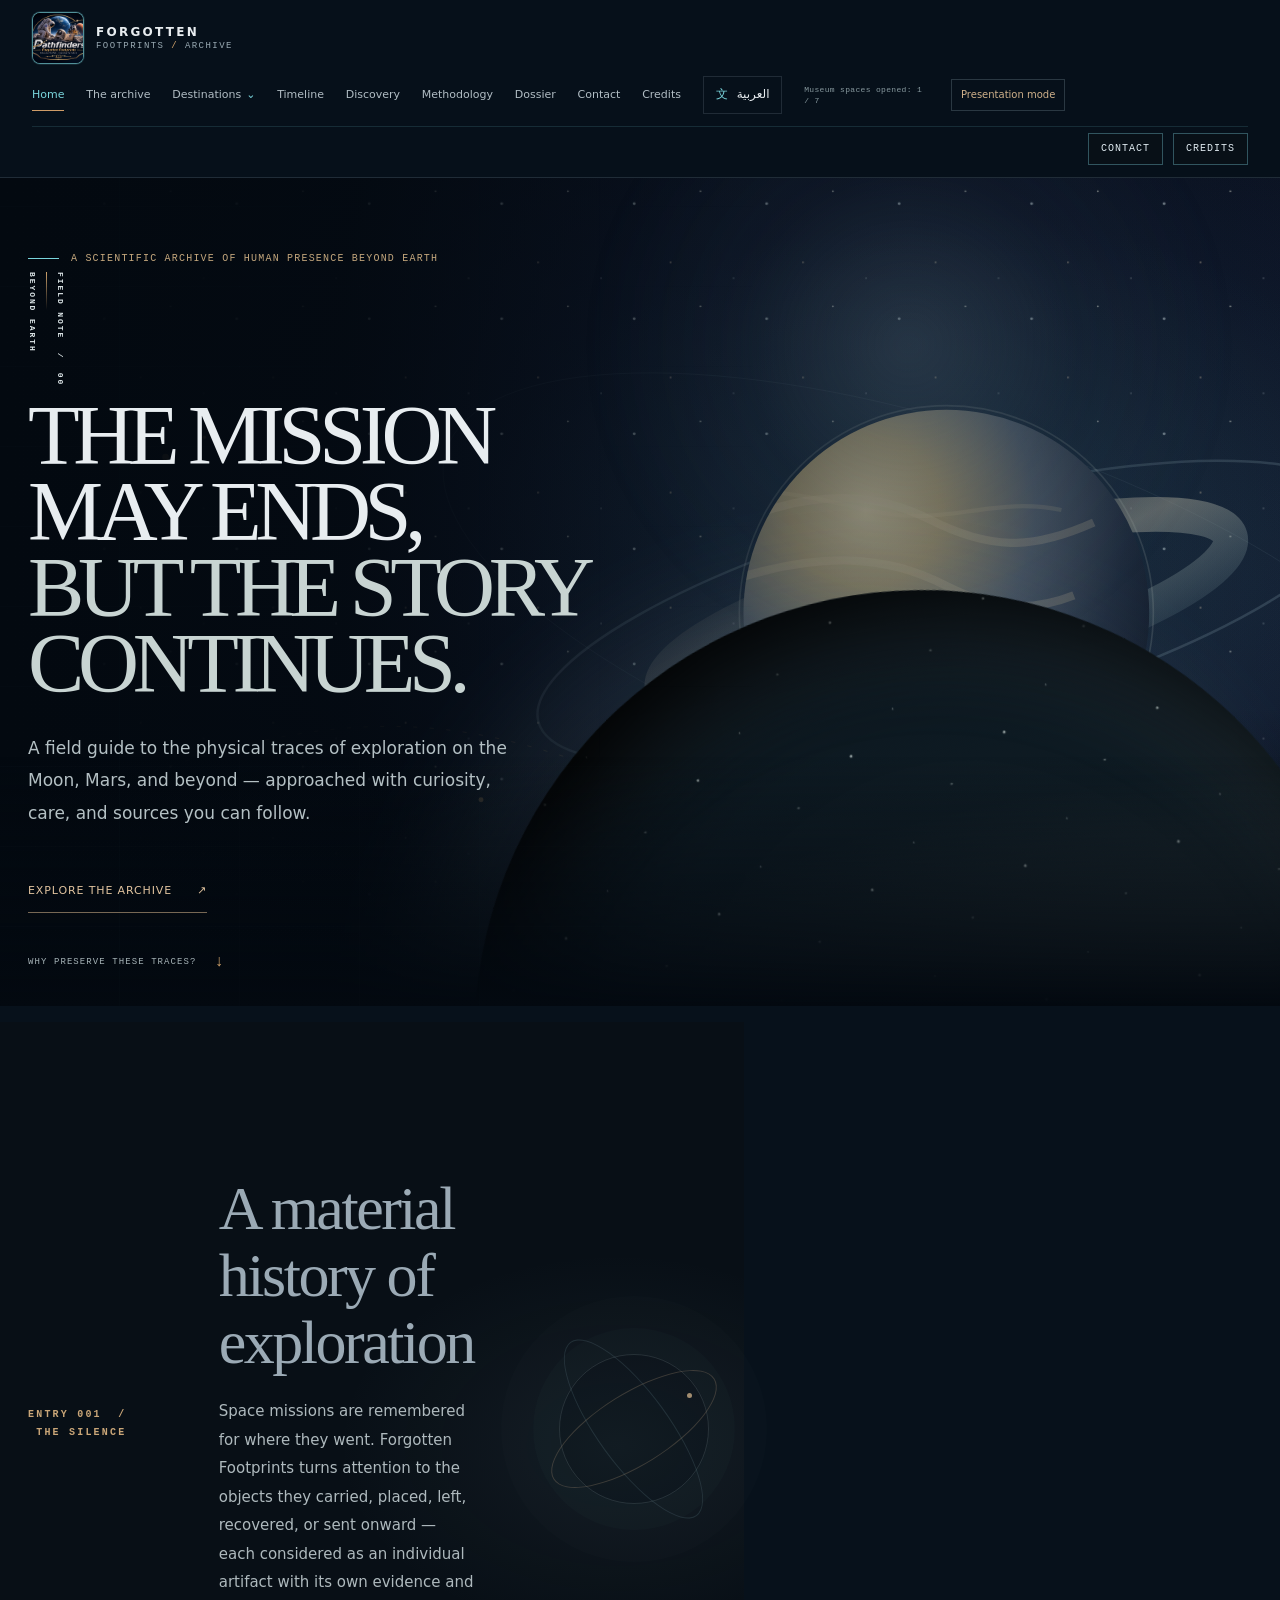
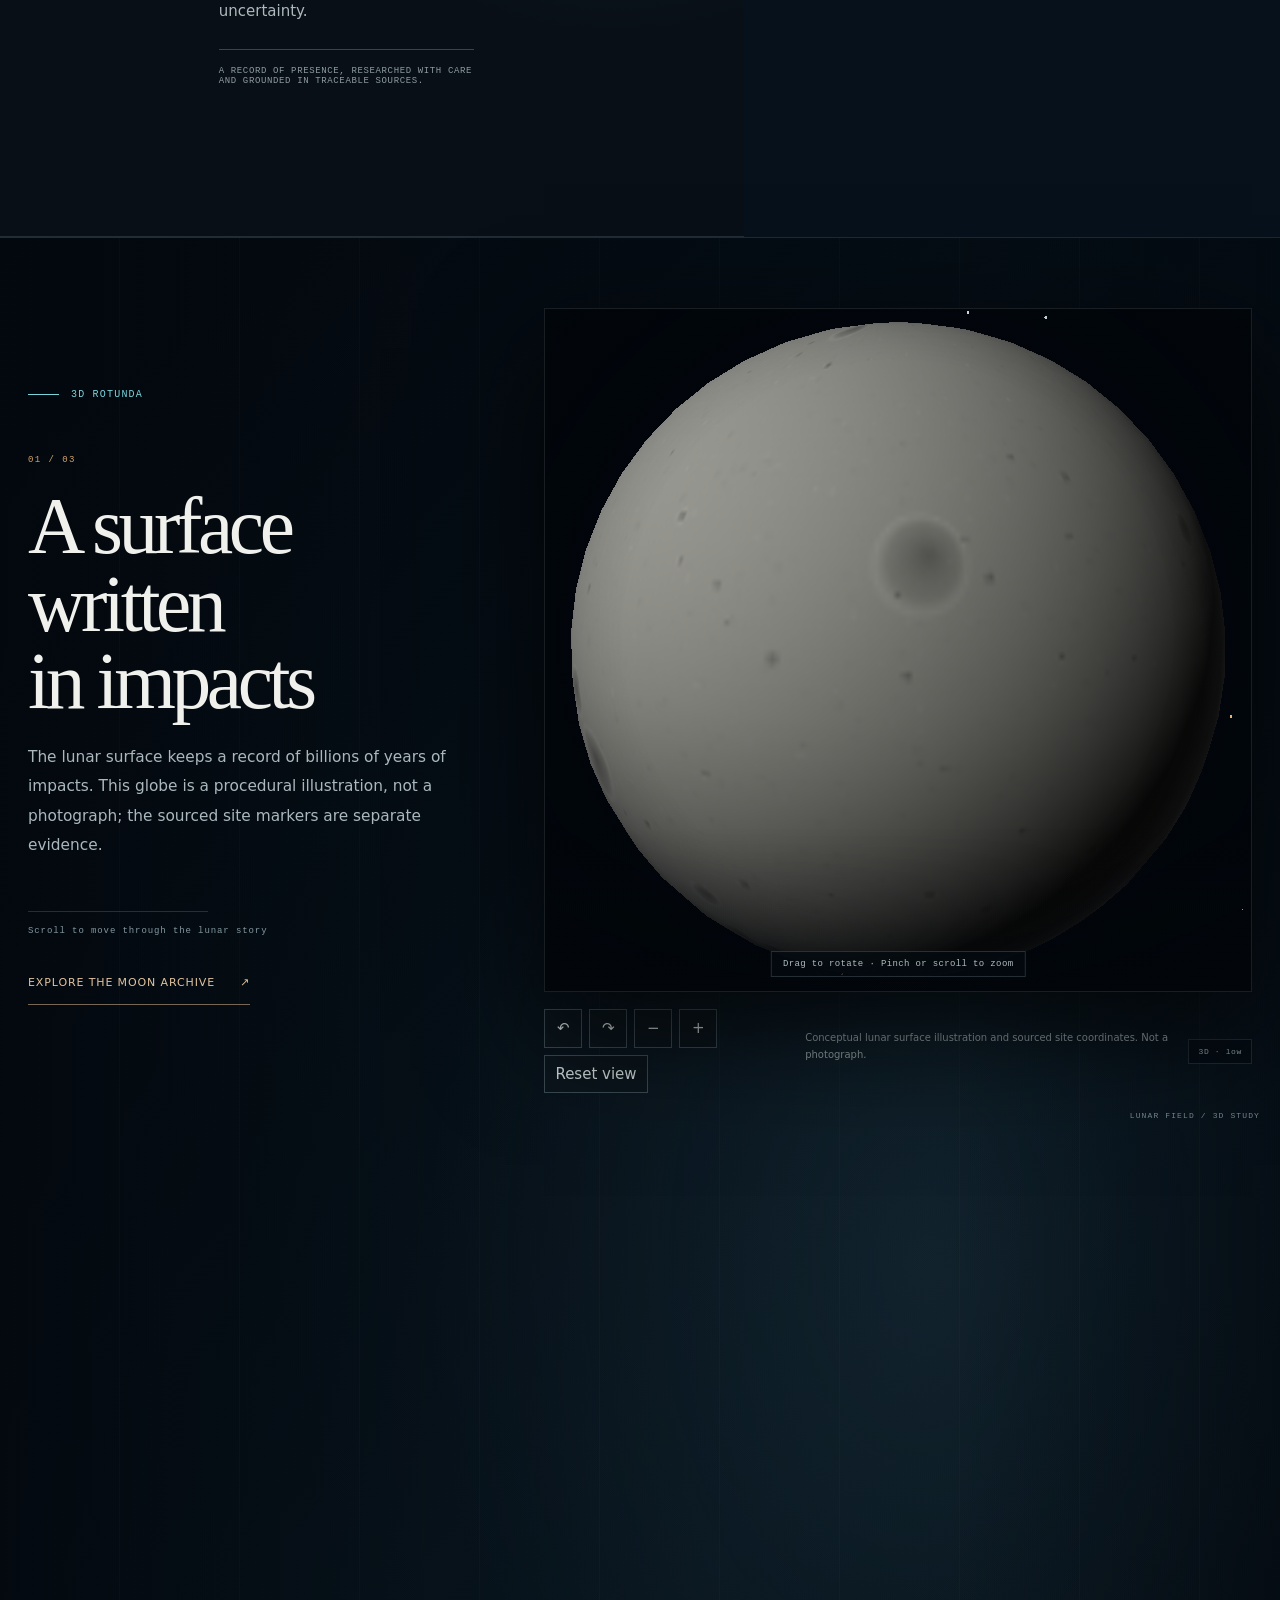
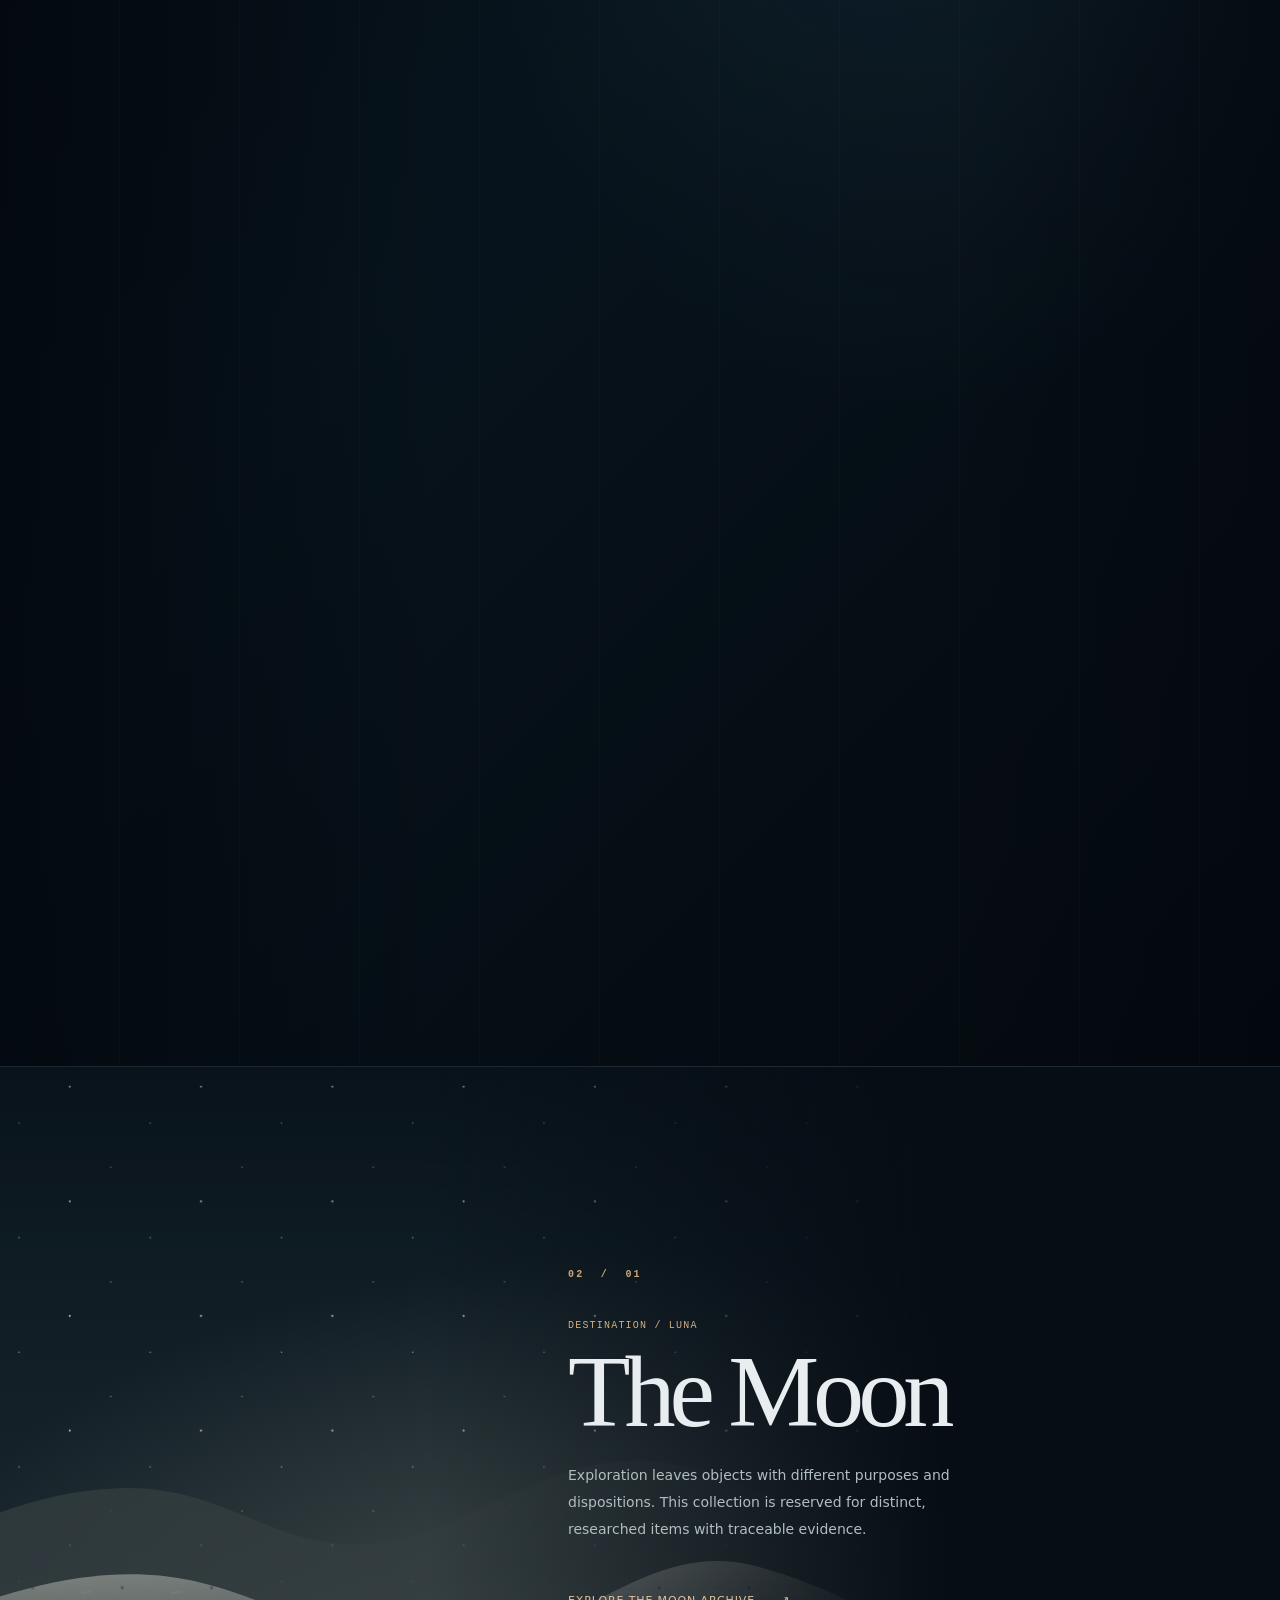
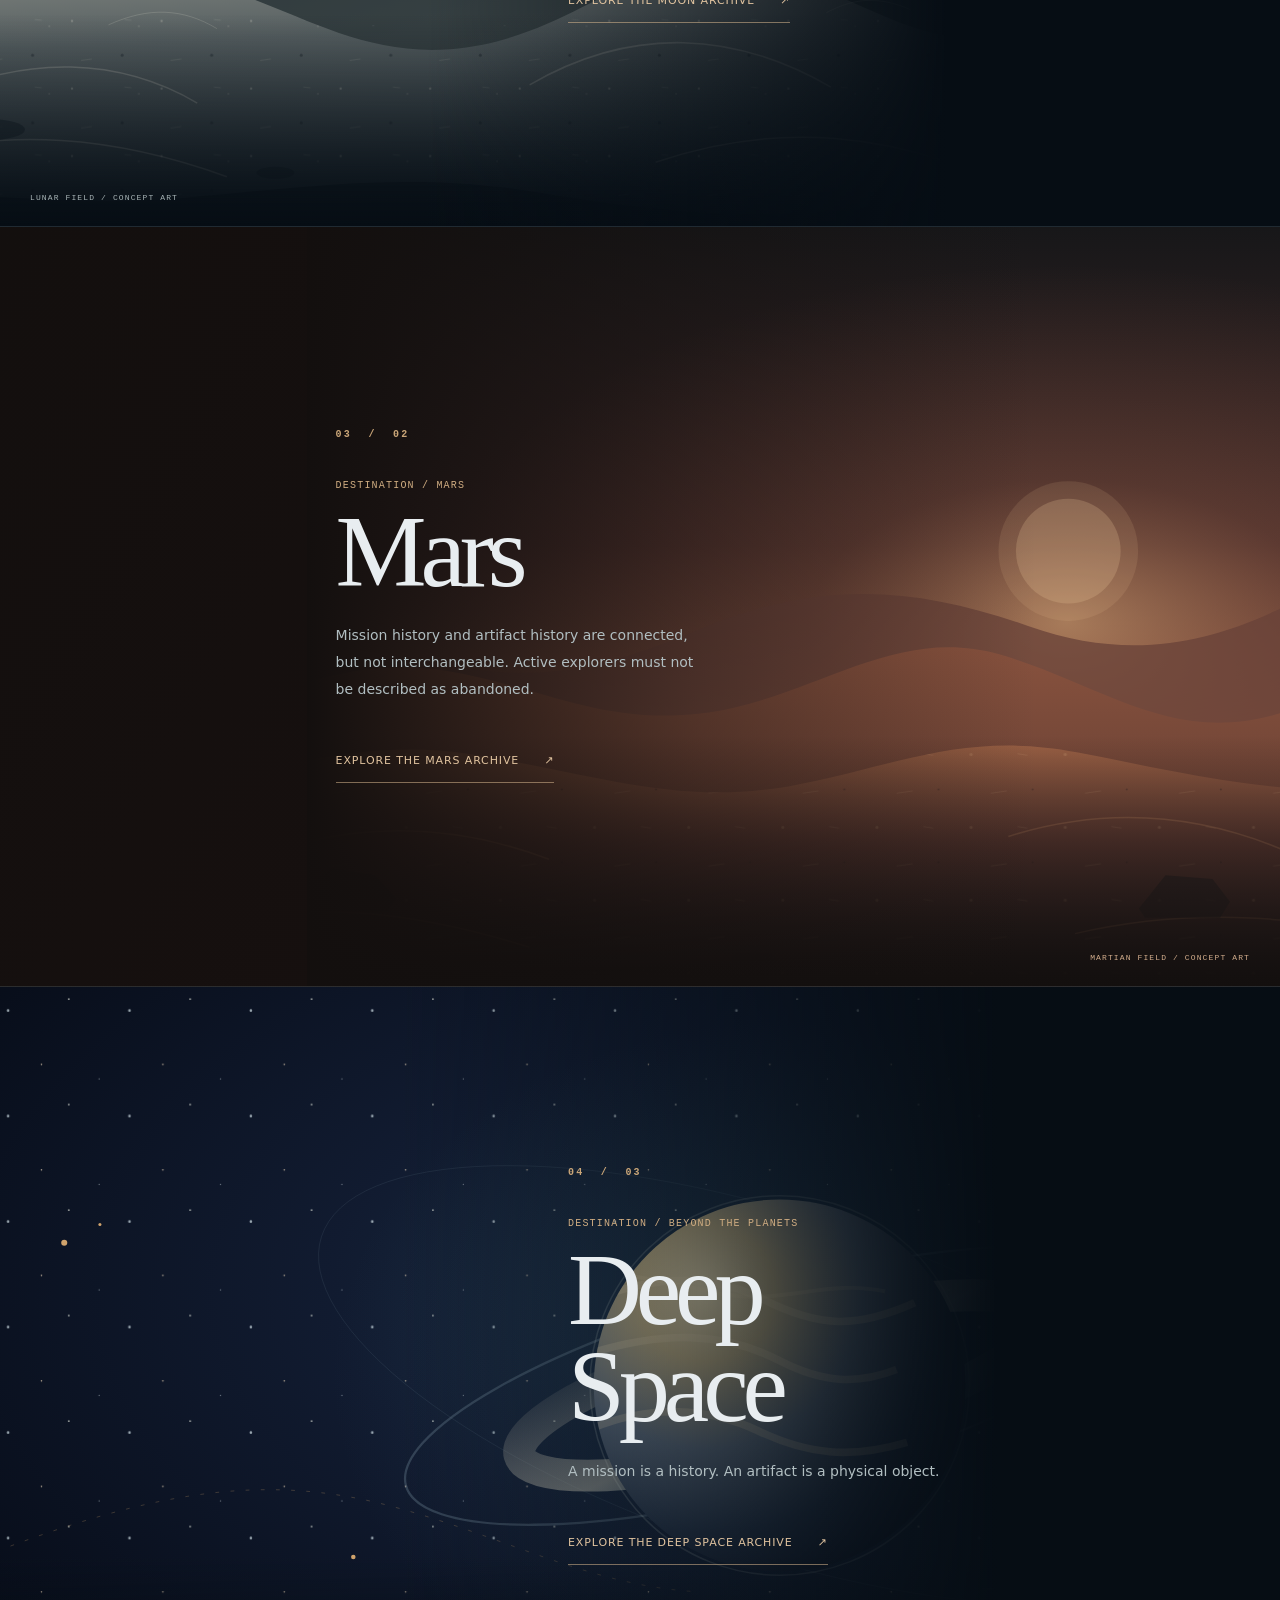
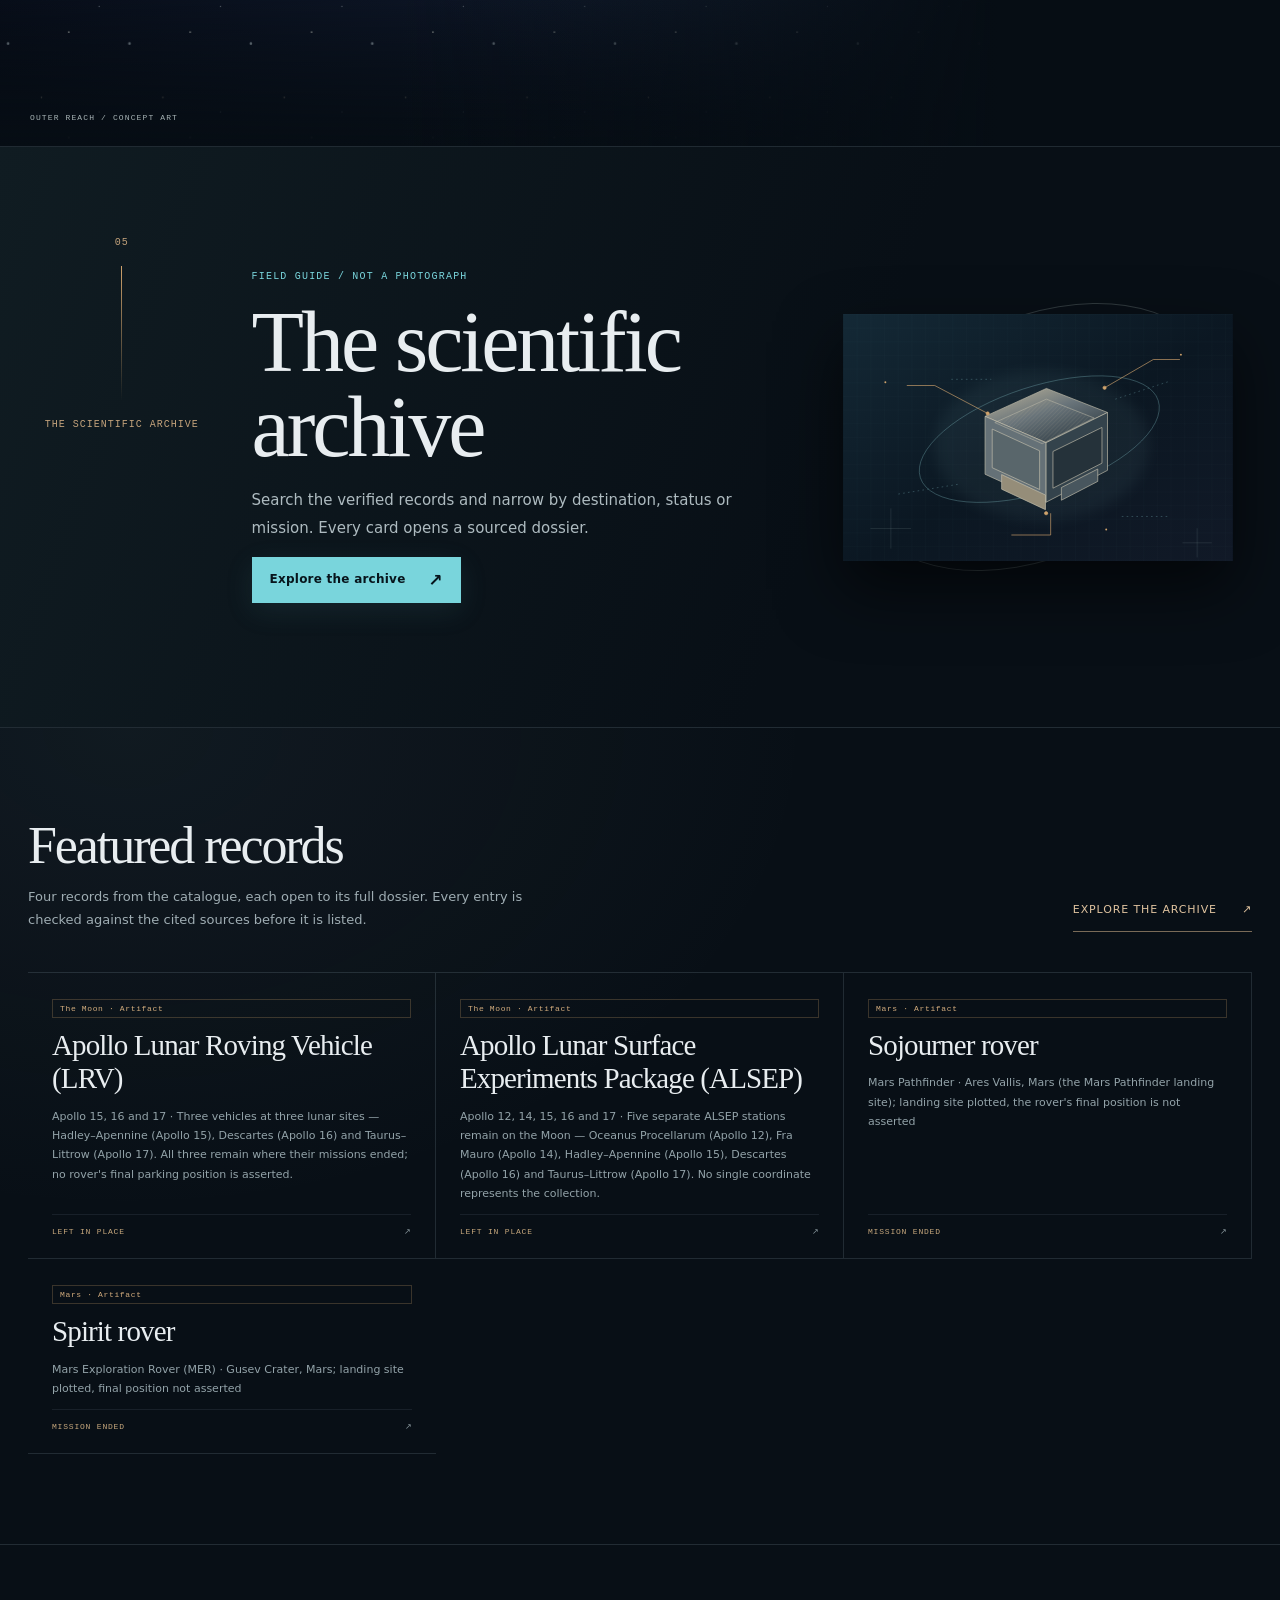
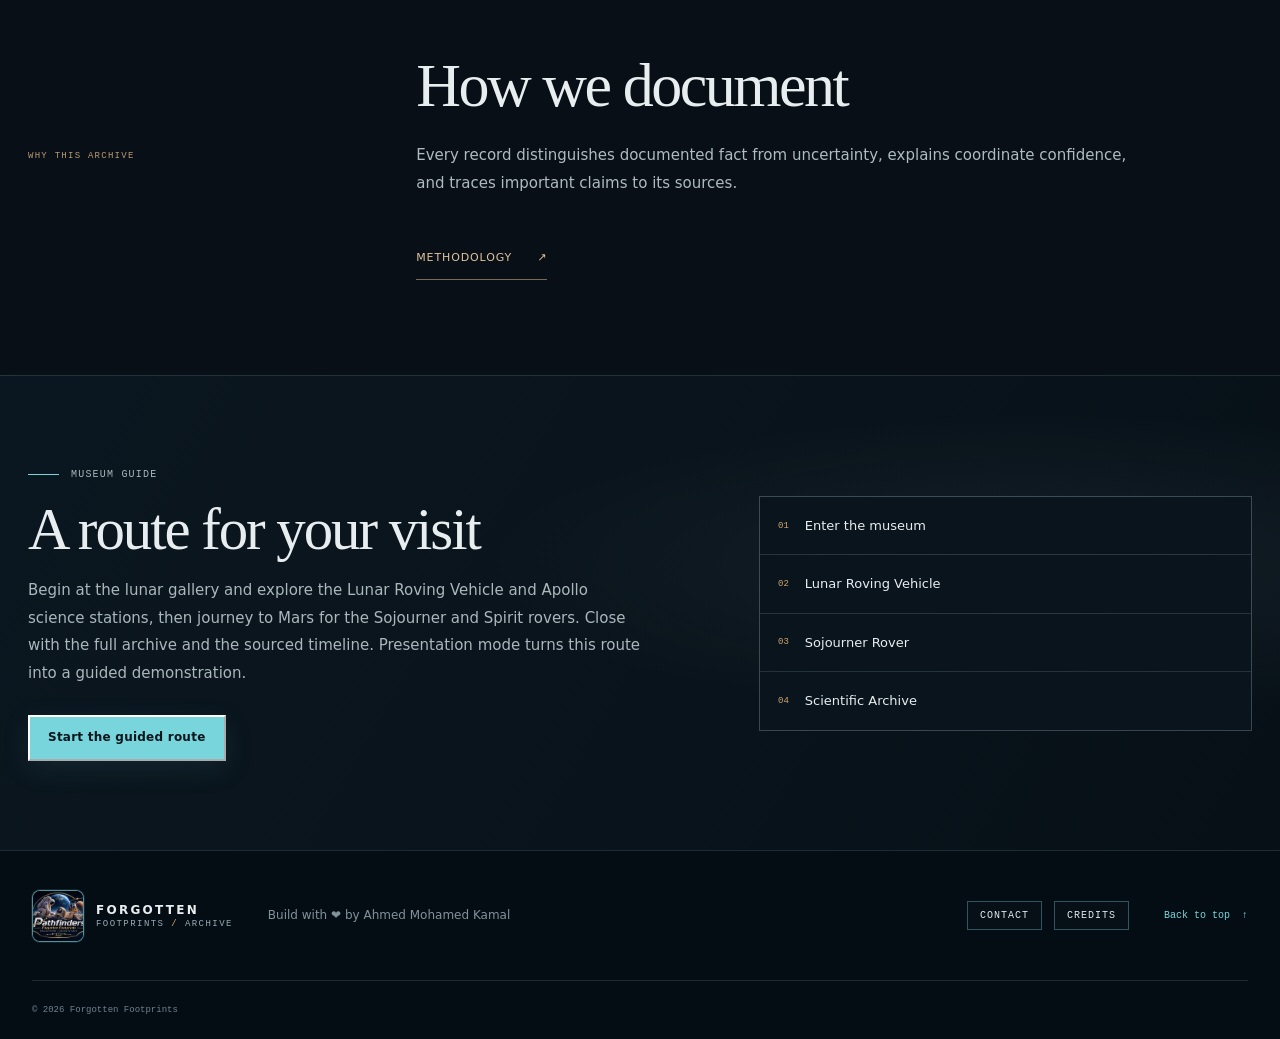
==== commit 39c93db0: "Add files via upload" ====
--- a/index.html
+++ b/index.html
@@ -4,8 +4,8 @@
 <body data-title-key="homeTitle"><a class="skip-link" href="#main" data-i18n="skip"></a>
 <header class="site-header"><a class="identity" href="index.html" aria-label="Forgotten Footprints home" data-i18n-aria="brandHome"><img class="identity-mark" src="logo/Pathfinders.jpeg" alt="" aria-hidden="true"><span class="identity-copy"><strong>FORGOTTEN</strong><small>FOOTPRINTS <span> / </span> ARCHIVE</small></span></a><button class="menu-toggle" type="button" aria-expanded="false" aria-controls="primary-nav" data-i18n-aria="menu"><span class="menu-glyph" aria-hidden="true">☰</span><span class="menu-label" data-i18n="menuShort"></span></button><nav class="primary-nav" id="primary-nav" aria-label="Primary navigation" data-i18n-aria="primaryNav"><a href="index.html" aria-current="page" data-i18n="navHome"></a><a href="pages/archive.html" data-i18n="navArchive"></a><details class="nav-destinations"><summary data-i18n="navDestinations"></summary><div class="nav-destination-menu"><a href="pages/moon.html" data-i18n="moon"></a><a href="pages/mars.html" data-i18n="mars"></a><a href="pages/deep-space.html" data-i18n="deepSpace"></a></div></details><a href="pages/timeline.html" data-i18n="navTimeline"></a><a href="pages/discovery.html" data-i18n="navDiscovery"></a><a href="pages/methodology.html" data-i18n="navMethodology"></a><a href="pages/artifact.html" data-i18n="navDossier"></a><a href="pages/contact.html" data-i18n="navContact"></a><a href="pages/credits.html" data-i18n="navCredits"></a><button class="language-toggle" type="button" data-i18n-aria="languageSwitch"><span class="language-icon" aria-hidden="true">文</span><span data-language-label>العربية</span></button></nav><div class="header-utility-links" aria-label="Quick links"><a href="pages/contact.html">Contact</a><a href="pages/credits.html">Credits</a></div></header>
 <main id="main" class="platform-main home-journey">
-<section class="opening-scene" id="top"><div class="opening-nebula" aria-hidden="true"></div><div class="opening-world" aria-hidden="true"></div><div class="opening-horizon" aria-hidden="true"></div><div class="opening-copy"><p class="eyebrow"><span class="eyebrow-line"></span><span data-i18n="homeKicker"></span></p><h1><span data-i18n="heroTitleA"></span><br><em data-i18n="heroTitleB"></em></h1><p class="opening-lede" data-i18n="homeLead"></p><a class="opening-link" href="pages/archive.html"><span data-i18n="homeAction"></span><span aria-hidden="true">↗</span></a></div><div class="opening-coordinate" aria-hidden="true"><span>FIELD NOTE&nbsp; / &nbsp;00</span><i></i><span>BEYOND EARTH</span></div><a class="opening-scroll" href="#silence"><span data-i18n="heroSecondary"></span><span aria-hidden="true">↓</span></a></section>
-<section class="journey-intro" id="silence"><p class="chapter-index">01&nbsp; / &nbsp;<span data-i18n="storySilence"></span></p><div><h2 data-i18n="homePurposeTitle"></h2><p data-i18n="homePurposeText"></p><p class="journey-note" data-i18n="whyAside"></p></div><div class="silence-mark" aria-hidden="true"><span></span><i></i><b></b></div></section>
+<section class="opening-scene" id="top"><div class="opening-nebula" aria-hidden="true"></div><div class="opening-world" aria-hidden="true"></div><div class="opening-horizon" aria-hidden="true"></div><div class="opening-copy"><p class="eyebrow"><span class="eyebrow-line"></span><span data-i18n="homeKicker"></span></p><div class="opening-coordinate"><span>FIELD NOTE&nbsp; / &nbsp;00</span><i></i><span>BEYOND EARTH</span></div><h1><span data-i18n="heroTitleA"></span><br><em data-i18n="heroTitleB"></em></h1><p class="opening-lede" data-i18n="homeLead"></p><a class="opening-link" href="pages/archive.html"><span data-i18n="homeAction"></span><span aria-hidden="true">↗</span></a></div><a class="opening-scroll" href="#silence"><span data-i18n="heroSecondary"></span><span aria-hidden="true">↓</span></a></section>
+<section class="journey-intro" id="silence"><p class="chapter-index">ENTRY 001&nbsp; / &nbsp;THE SILENCE</p><div><h2 data-i18n="homePurposeTitle"></h2><p data-i18n="homePurposeText"></p><p class="journey-note" data-i18n="whyAside"></p></div><div class="silence-mark" aria-hidden="true"><span></span><i></i><b></b></div></section>
 <section class="scroll-story" data-scroll-story>
   <div class="scroll-story-stage" data-museum-scene="moon">
     <div class="scroll-story-copy">
--- a/src/css/platform.css
+++ b/src/css/platform.css
@@ -69,13 +69,13 @@
 @media(max-width:760px){.page-intro.archive-atmosphere,.page-intro.timeline-atmosphere,.page-intro.discovery-atmosphere,.page-intro.method-atmosphere,.page-intro.dossier-atmosphere{background-image:linear-gradient(90deg,rgba(7,17,27,.84),rgba(7,17,27,.58)),var(--destination-image);background-position:61% center}.is-arabic .page-intro.archive-atmosphere,.is-arabic .page-intro.timeline-atmosphere,.is-arabic .page-intro.discovery-atmosphere,.is-arabic .page-intro.method-atmosphere,.is-arabic .page-intro.dossier-atmosphere{background-image:linear-gradient(270deg,rgba(7,17,27,.84),rgba(7,17,27,.58)),var(--destination-image)}}
 
 /* Phase 02.6 — editorial space-museum compositions */
-.opening-scene{position:relative;isolation:isolate;min-height:calc(100svh - 72px);overflow:hidden;display:flex;align-items:center;padding:clamp(56px,9vh,110px) max(28px,calc((100% - var(--max))/2));background:#030910 url("../assets/deep-field.svg") center 48%/cover no-repeat}.opening-scene::before{content:"";position:absolute;z-index:-1;inset:0;background:linear-gradient(90deg,#030910 0%,rgba(3,9,16,.91) 27%,rgba(3,9,16,.4) 57%,rgba(3,9,16,.12) 100%),linear-gradient(0deg,#030910 0%,transparent 36%,rgba(3,9,16,.12) 75%)}.opening-scene::after{content:"";position:absolute;z-index:-1;inset:0;opacity:.23;background:repeating-linear-gradient(0deg,transparent 0 79px,rgba(159,195,203,.13) 80px),repeating-linear-gradient(90deg,transparent 0 119px,rgba(159,195,203,.1) 120px);mask-image:linear-gradient(90deg,#000,transparent 80%)}.opening-nebula{position:absolute;z-index:-1;width:52vw;height:52vw;right:3%;top:-20%;border-radius:50%;background:radial-gradient(circle,rgba(128,157,174,.2),rgba(71,100,121,.07) 36%,transparent 69%);filter:blur(8px);animation:nebulaBreathe 24s ease-in-out infinite alternate}.opening-world{position:absolute;z-index:-1;width:min(70vw,930px);aspect-ratio:1;right:-7%;bottom:-58%;border-radius:50%;background:#1b252b url("../assets/moon-surface.svg") 52% 46%/cover;box-shadow:inset 50px 30px 120px #000, inset 0 80px 80px rgba(193,204,205,.08),-60px -20px 100px rgba(137,175,190,.11);transform:rotate(-9deg);animation:worldRise 1.3s both cubic-bezier(.2,.7,.2,1)}.opening-horizon{position:absolute;z-index:-1;inset-inline:0;bottom:0;height:30%;background:linear-gradient(0deg,#030910,transparent);pointer-events:none}.opening-copy{max-width:730px;position:relative;z-index:1;margin-top:-2vh}.opening-copy .eyebrow{color:#c4a77d}.opening-copy h1{font-family:var(--display);font-size:clamp(40px,6.6vw,88px);line-height:.9;letter-spacing:-.075em;font-weight:400;margin:28px 0 30px;max-width:560px;text-transform:uppercase}.opening-copy h1 em{font-style:normal;color:#c8d4d2}.opening-lede{max-width:490px;font-size:clamp(14px,1.4vw,17px);line-height:1.9;color:#b4c0c4}.opening-link,.chapter-link{display:inline-flex;align-items:center;gap:25px;border-bottom:1px solid rgba(207,176,137,.57);padding:14px 0 12px;margin-top:22px;color:#e0c39f;font-size:11px;letter-spacing:.08em;text-transform:uppercase;transition:gap .25s,color .25s}.opening-link:hover,.chapter-link:hover{gap:36px;color:#fff}.opening-coordinate{position:absolute;inset-inline-end:max(28px,calc((100% - var(--max))/2));top:12%;display:grid;gap:9px;font:8px var(--mono);letter-spacing:.16em;color:#9eaaad;writing-mode:vertical-rl}.opening-coordinate i{height:62px;width:1px;background:linear-gradient(var(--amber),transparent)}.opening-scroll{position:absolute;bottom:35px;inset-inline-start:max(28px,calc((100% - var(--max))/2));display:flex;align-items:center;gap:18px;color:#a7b4b8;font:9px var(--mono);letter-spacing:.12em;text-transform:uppercase}.opening-scroll span:last-child{font-size:16px;color:var(--amber);animation:scrollNudge 2.4s ease-in-out infinite}.journey-intro{min-height:510px;padding:clamp(70px,11vw,150px) max(28px,calc((100% - var(--max))/2));display:grid;grid-template-columns:.55fr 1.2fr .8fr;gap:clamp(22px,6vw,90px);align-items:center;position:relative;border-bottom:1px solid var(--edge);background:radial-gradient(ellipse at 83% 52%,rgba(116,150,160,.09),transparent 32%),#080f16}.chapter-index{font:9px var(--mono);letter-spacing:.15em;color:#b79670;text-transform:uppercase}.journey-intro h2,.method-preview h2{font:400 clamp(34px,5vw,62px)/1.08 var(--display);letter-spacing:-.04em;margin:12px 0 22px}.journey-intro>div>p:not(.journey-note){color:#aeb9bd;line-height:1.9;max-width:650px}.journey-note{border-top:1px solid var(--edge-strong);padding-top:16px;margin-top:24px;font:9px var(--mono);color:#8e9ca1;letter-spacing:.07em;text-transform:uppercase}.silence-mark{height:220px;position:relative;display:grid;place-items:center;opacity:.75}.silence-mark span{width:150px;height:150px;border:1px solid rgba(169,192,192,.22);border-radius:50%;box-shadow:0 0 0 26px rgba(169,192,192,.025),0 0 0 58px rgba(169,192,192,.018)}.silence-mark i,.silence-mark b{position:absolute;width:190px;height:72px;border:1px solid rgba(193,165,128,.33);border-radius:50%;transform:rotate(-32deg)}.silence-mark b{transform:rotate(54deg);width:215px;border-color:rgba(131,173,181,.22)}.silence-mark::after{content:"";width:5px;height:5px;border-radius:50%;background:#d4b58c;position:absolute;transform:translate(56px,-34px)}.world-chapter{min-height:min(760px,92vh);display:grid;grid-template-columns:1.15fr .85fr;position:relative;overflow:hidden;align-items:center;background:#060d14;border-bottom:1px solid var(--edge)}.world-chapter:nth-of-type(even){grid-template-columns:.85fr 1.15fr}.chapter-art{position:absolute;inset:0 30% 0 0;background:linear-gradient(90deg,transparent 45%,#060d14 100%),linear-gradient(0deg,#060d14,transparent 28%,transparent 74%,rgba(5,11,17,.35)),url("../assets/moon-surface.svg") center/cover no-repeat;transform:scale(1.02);transition:transform 1.4s cubic-bezier(.2,.7,.2,1)}.world-chapter.is-revealed .chapter-art{transform:scale(1)}.chapter-moon .chapter-art{inset-inline-end:26%}.chapter-mars{background:linear-gradient(120deg,#130f0e,#17100f 58%,#080d11)}.chapter-mars .chapter-art{inset-inline:24% 0;background-image:linear-gradient(90deg,#130f0e 0%,rgba(19,15,14,.4) 40%,transparent 75%),linear-gradient(0deg,#130f0e,transparent 33%),url("../assets/mars-dustfront.svg")}.chapter-deep .chapter-art{inset-inline-end:22%;background-image:linear-gradient(90deg,transparent 40%,#060d14 100%),linear-gradient(0deg,#060d14,transparent 25%),url("../assets/deep-field.svg")}.chapter-copy{grid-column:2;z-index:1;max-width:490px;padding:60px clamp(28px,6vw,90px) 70px 24px}.chapter-mars .chapter-copy{grid-column:1;grid-row:1;justify-self:end;padding-inline:clamp(28px,7vw,100px) 28px}.chapter-deep .chapter-copy{grid-column:2}.chapter-copy .eyebrow{color:#d0ad82;margin:26px 0 12px}.chapter-copy h2{font:400 clamp(52px,8vw,105px)/.95 var(--display);letter-spacing:-.06em;margin:0 0 22px}.chapter-copy>p:not(.eyebrow):not(.chapter-index){color:#b1bec1;line-height:1.9;font-size:14px}.chapter-coordinate{position:absolute;bottom:24px;inset-inline-start:30px;color:#a7b3b5;font:8px var(--mono);letter-spacing:.14em}.chapter-mars .chapter-coordinate{inset-inline-start:auto;inset-inline-end:30px;color:#d2ad8c}.archive-coda{min-height:580px;position:relative;overflow:hidden;display:grid;grid-template-columns:.35fr 1fr .8fr;align-items:center;gap:36px;padding:90px max(28px,calc((100% - var(--max))/2));background:linear-gradient(110deg,#101c22,#080f16 64%)}.coda-index{align-self:start;display:flex;flex-direction:column;align-items:center;gap:18px;color:#c3a27b;font:10px var(--mono);letter-spacing:.1em}.coda-index i{width:1px;height:135px;background:linear-gradient(var(--amber),transparent)}.coda-copy{position:relative;z-index:2}.coda-copy h2{font:400 clamp(46px,7vw,86px)/.98 var(--display);margin:18px 0}.coda-copy>p:not(.eyebrow){max-width:540px;color:#aebbc0;line-height:1.85}.coda-art{height:340px;position:relative;display:grid;place-items:center}.coda-art::before{content:"";position:absolute;width:88%;height:70%;border:1px solid rgba(177,195,190,.23);border-radius:50%;transform:rotate(-24deg)}.coda-art img{width:min(100%,390px);max-height:280px;object-fit:contain;filter:drop-shadow(0 28px 32px #0009);animation:artifactFloat 9s ease-in-out infinite alternate}.method-preview{padding:95px max(28px,calc((100% - var(--max))/2));display:grid;grid-template-columns:.6fr 1.4fr;gap:30px;background:#080f16;border-top:1px solid var(--edge)}.method-preview>p{font:9px var(--mono);letter-spacing:.14em;color:#bb9a73;text-transform:uppercase}.method-preview>div>p{max-width:720px;color:#aebbc0;line-height:1.9}
+.opening-scene{position:relative;isolation:isolate;min-height:calc(100svh - 72px);overflow:hidden;display:flex;align-items:center;padding:clamp(56px,9vh,110px) max(28px,calc((100% - var(--max))/2));background:#030910 url("../assets/deep-field.svg") center 48%/cover no-repeat}.opening-scene::before{content:"";position:absolute;z-index:-1;inset:0;background:linear-gradient(90deg,#030910 0%,rgba(3,9,16,.91) 27%,rgba(3,9,16,.4) 57%,rgba(3,9,16,.12) 100%),linear-gradient(0deg,#030910 0%,transparent 36%,rgba(3,9,16,.12) 75%)}.opening-scene::after{content:"";position:absolute;z-index:-1;inset:0;opacity:.23;background:repeating-linear-gradient(0deg,transparent 0 79px,rgba(159,195,203,.13) 80px),repeating-linear-gradient(90deg,transparent 0 119px,rgba(159,195,203,.1) 120px);mask-image:linear-gradient(90deg,#000,transparent 80%)}.opening-nebula{position:absolute;z-index:-1;width:52vw;height:52vw;right:3%;top:-20%;border-radius:50%;background:radial-gradient(circle,rgba(128,157,174,.2),rgba(71,100,121,.07) 36%,transparent 69%);filter:blur(8px);animation:nebulaBreathe 24s ease-in-out infinite alternate}.opening-world{position:absolute;z-index:-1;width:min(70vw,930px);aspect-ratio:1;right:-7%;bottom:-58%;border-radius:50%;background:#1b252b url("../assets/moon-surface.svg") 52% 46%/cover;box-shadow:inset 50px 30px 120px #000, inset 0 80px 80px rgba(193,204,205,.08),-60px -20px 100px rgba(137,175,190,.11);transform:rotate(-9deg);animation:worldRise 1.3s both cubic-bezier(.2,.7,.2,1)}.opening-horizon{position:absolute;z-index:-1;inset-inline:0;bottom:0;height:30%;background:linear-gradient(0deg,#030910,transparent);pointer-events:none}.opening-copy{max-width:730px;position:relative;z-index:1;margin-top:-2vh}.opening-copy .eyebrow{color:#c4a77d}.opening-copy .eyebrow + .opening-coordinate{margin-top:-8px;margin-bottom:12px}.opening-copy h1{font-family:var(--display);font-size:clamp(40px,6.6vw,88px);line-height:.9;letter-spacing:-.075em;font-weight:400;margin:0 0 30px;max-width:560px;text-transform:uppercase}.opening-copy h1 em{font-style:normal;color:#c8d4d2}.opening-lede{max-width:490px;font-size:clamp(14px,1.4vw,17px);line-height:1.9;color:#b4c0c4}.opening-link,.chapter-link{display:inline-flex;align-items:center;gap:25px;border-bottom:1px solid rgba(207,176,137,.57);padding:14px 0 12px;margin-top:22px;color:#e0c39f;font-size:11px;letter-spacing:.08em;text-transform:uppercase;transition:gap .25s,color .25s}.opening-link:hover,.chapter-link:hover{gap:36px;color:#fff}.opening-coordinate{display:grid;gap:9px;padding:6px 0 0;margin:0 0 18px;font:700 8px var(--mono);letter-spacing:.24em;color:#dfe8ea;text-transform:uppercase;writing-mode:vertical-rl;box-shadow:none;opacity:1;transform:none;position:static;border:0;background:transparent;backdrop-filter:none}.opening-coordinate i{height:38px;width:1px;background:linear-gradient(var(--amber),transparent)}.opening-scroll{position:absolute;bottom:35px;inset-inline-start:max(28px,calc((100% - var(--max))/2));display:flex;align-items:center;gap:18px;color:#a7b4b8;font:9px var(--mono);letter-spacing:.12em;text-transform:uppercase}.opening-scroll span:last-child{font-size:16px;color:var(--amber);animation:scrollNudge 2.4s ease-in-out infinite}.journey-intro{min-height:510px;padding:clamp(70px,11vw,150px) max(28px,calc((100% - var(--max))/2));display:grid;grid-template-columns:.55fr 1.2fr .8fr;gap:clamp(22px,6vw,90px);align-items:center;position:relative;border-bottom:1px solid var(--edge);background:radial-gradient(ellipse at 83% 52%,rgba(116,150,160,.09),transparent 32%),#080f16}.chapter-index{display:inline-block;font:600 10px var(--mono);letter-spacing:.22em;color:#caa678;text-transform:uppercase;line-height:1.8;margin-bottom:10px}.journey-intro h2,.method-preview h2{font:400 clamp(34px,5vw,62px)/1.08 var(--display);letter-spacing:-.04em;margin:12px 0 22px}.journey-intro>div>p:not(.journey-note){color:#aeb9bd;line-height:1.9;max-width:650px}.journey-note{border-top:1px solid var(--edge-strong);padding-top:16px;margin-top:24px;font:9px var(--mono);color:#8e9ca1;letter-spacing:.07em;text-transform:uppercase}.silence-mark{height:220px;position:relative;display:grid;place-items:center;opacity:.75}.silence-mark span{width:150px;height:150px;border:1px solid rgba(169,192,192,.22);border-radius:50%;box-shadow:0 0 0 26px rgba(169,192,192,.025),0 0 0 58px rgba(169,192,192,.018)}.silence-mark i,.silence-mark b{position:absolute;width:190px;height:72px;border:1px solid rgba(193,165,128,.33);border-radius:50%;transform:rotate(-32deg)}.silence-mark b{transform:rotate(54deg);width:215px;border-color:rgba(131,173,181,.22)}.silence-mark::after{content:"";width:5px;height:5px;border-radius:50%;background:#d4b58c;position:absolute;transform:translate(56px,-34px)}.world-chapter{min-height:min(760px,92vh);display:grid;grid-template-columns:1.15fr .85fr;position:relative;overflow:hidden;align-items:center;background:#060d14;border-bottom:1px solid var(--edge)}.world-chapter:nth-of-type(even){grid-template-columns:.85fr 1.15fr}.chapter-art{position:absolute;inset:0 30% 0 0;background:linear-gradient(90deg,transparent 45%,#060d14 100%),linear-gradient(0deg,#060d14,transparent 28%,transparent 74%,rgba(5,11,17,.35)),url("../assets/moon-surface.svg") center/cover no-repeat;transform:scale(1.02);transition:transform 1.4s cubic-bezier(.2,.7,.2,1)}.world-chapter.is-revealed .chapter-art{transform:scale(1)}.chapter-moon .chapter-art{inset-inline-end:26%}.chapter-mars{background:linear-gradient(120deg,#130f0e,#17100f 58%,#080d11)}.chapter-mars .chapter-art{inset-inline:24% 0;background-image:linear-gradient(90deg,#130f0e 0%,rgba(19,15,14,.4) 40%,transparent 75%),linear-gradient(0deg,#130f0e,transparent 33%),url("../assets/mars-dustfront.svg")}.chapter-deep .chapter-art{inset-inline-end:22%;background-image:linear-gradient(90deg,transparent 40%,#060d14 100%),linear-gradient(0deg,#060d14,transparent 25%),url("../assets/deep-field.svg")}.chapter-copy{grid-column:2;z-index:1;max-width:490px;padding:60px clamp(28px,6vw,90px) 70px 24px}.chapter-mars .chapter-copy{grid-column:1;grid-row:1;justify-self:end;padding-inline:clamp(28px,7vw,100px) 28px}.chapter-deep .chapter-copy{grid-column:2}.chapter-copy .eyebrow{color:#d0ad82;margin:26px 0 12px}.chapter-copy h2{font:400 clamp(52px,8vw,105px)/.95 var(--display);letter-spacing:-.06em;margin:0 0 22px}.chapter-copy>p:not(.eyebrow):not(.chapter-index){color:#b1bec1;line-height:1.9;font-size:14px}.chapter-coordinate{position:absolute;bottom:24px;inset-inline-start:30px;color:#a7b3b5;font:8px var(--mono);letter-spacing:.14em}.chapter-mars .chapter-coordinate{inset-inline-start:auto;inset-inline-end:30px;color:#d2ad8c}.archive-coda{min-height:580px;position:relative;overflow:hidden;display:grid;grid-template-columns:.35fr 1fr .8fr;align-items:center;gap:36px;padding:90px max(28px,calc((100% - var(--max))/2));background:linear-gradient(110deg,#101c22,#080f16 64%)}.coda-index{align-self:start;display:flex;flex-direction:column;align-items:center;gap:18px;color:#c3a27b;font:10px var(--mono);letter-spacing:.1em}.coda-index i{width:1px;height:135px;background:linear-gradient(var(--amber),transparent)}.coda-copy{position:relative;z-index:2}.coda-copy h2{font:400 clamp(46px,7vw,86px)/.98 var(--display);margin:18px 0}.coda-copy>p:not(.eyebrow){max-width:540px;color:#aebbc0;line-height:1.85}.coda-art{height:340px;position:relative;display:grid;place-items:center}.coda-art::before{content:"";position:absolute;width:88%;height:70%;border:1px solid rgba(177,195,190,.23);border-radius:50%;transform:rotate(-24deg)}.coda-art img{width:min(100%,390px);max-height:280px;object-fit:contain;filter:drop-shadow(0 28px 32px #0009);animation:artifactFloat 9s ease-in-out infinite alternate}.method-preview{padding:95px max(28px,calc((100% - var(--max))/2));display:grid;grid-template-columns:.6fr 1.4fr;gap:30px;background:#080f16;border-top:1px solid var(--edge)}.method-preview>p{font:9px var(--mono);letter-spacing:.14em;color:#bb9a73;text-transform:uppercase}.method-preview>div>p{max-width:720px;color:#aebbc0;line-height:1.9}
 /* Distinct destination chapter art and exhibition hierarchy */
 .page-intro.moon-atmosphere{min-height:560px;background-image:linear-gradient(90deg,#070e15 0%,rgba(7,14,21,.88) 37%,rgba(7,14,21,.12) 100%),url("../assets/moon-surface.svg");background-size:cover;background-position:center 54%}.page-intro.mars-atmosphere{min-height:560px;background-image:linear-gradient(90deg,#100f0e 0%,rgba(16,15,14,.84) 38%,rgba(16,15,14,.1) 100%),url("../assets/mars-dustfront.svg");background-size:cover;background-position:center 54%}.page-intro.deep-atmosphere{min-height:560px;background-image:linear-gradient(90deg,#070b13 0%,rgba(7,11,19,.8) 42%,rgba(7,11,19,.08) 100%),url("../assets/deep-field.svg");background-size:cover}.page-intro.archive-atmosphere{min-height:440px;border-bottom:0}.page-intro.archive-atmosphere h1{font-size:clamp(56px,8vw,105px)}.page-intro.dossier-atmosphere{min-height:390px}.page-content:has(>.dossier-layout){padding-top:36px}.dossier-layout{grid-template-columns:minmax(230px,.55fr) minmax(0,1.45fr);align-items:start}.dossier-lookup{position:sticky;top:96px;border-top:2px solid var(--copper);background:linear-gradient(150deg,#101c23,#080f15);padding:26px}.dossier-empty{border-top:2px solid rgba(193,165,128,.6)}.dossier-field-grid{grid-template-columns:repeat(2,minmax(0,1fr))}.archive-meta{border-bottom:1px solid var(--edge);padding:14px 0}.empty-state{min-height:290px;display:flex;flex-direction:column;justify-content:center;padding-inline:clamp(25px,7vw,100px);background:linear-gradient(110deg,rgba(13,27,35,.92),rgba(7,13,19,.7)),url("../assets/component-study.svg") right center/auto 110% no-repeat;border-inline-start:2px solid var(--copper)}
 .is-arabic .opening-scene::before{background:linear-gradient(270deg,#030910 0%,rgba(3,9,16,.91) 27%,rgba(3,9,16,.4) 57%,rgba(3,9,16,.12) 100%),linear-gradient(0deg,#030910 0%,transparent 36%,rgba(3,9,16,.12) 75%)}.is-arabic .opening-copy h1{letter-spacing:0;line-height:1.35;font-size:clamp(34px,6vw,78px);font-family:system-ui,Tahoma,sans-serif}.is-arabic .chapter-copy h2,.is-arabic .coda-copy h2,.is-arabic .journey-intro h2{letter-spacing:0;line-height:1.4;font-family:system-ui,Tahoma,sans-serif}.is-arabic .chapter-mars .chapter-copy{justify-self:start}.is-arabic .chapter-coordinate{letter-spacing:0}
 @keyframes nebulaBreathe{from{transform:translate3d(-2%,0,0) scale(.96);opacity:.7}to{transform:translate3d(2%,2%,0) scale(1.04);opacity:1}}@keyframes worldRise{from{opacity:.2;transform:translateY(7%) rotate(-9deg)}to{opacity:1;transform:translateY(0) rotate(-9deg)}}@keyframes artifactFloat{from{transform:translateY(4px) rotate(-1deg)}to{transform:translateY(-5px) rotate(1deg)}}@keyframes scrollNudge{0%,100%{transform:translateY(0)}50%{transform:translateY(5px)}}
 .motion-ready .journey-intro,.motion-ready .world-chapter,.motion-ready .archive-coda,.motion-ready .method-preview{opacity:0;transform:translateY(20px);transition:opacity .8s ease,transform .8s cubic-bezier(.2,.7,.2,1)}.motion-ready .journey-intro.is-revealed,.motion-ready .world-chapter.is-revealed,.motion-ready .archive-coda.is-revealed,.motion-ready .method-preview.is-revealed{opacity:1;transform:translateY(0)}
-@media(max-width:760px){.opening-scene{min-height:calc(91svh - 62px);align-items:flex-end;padding-bottom:105px;background-position:57% center}.opening-scene::before{background:linear-gradient(0deg,#030910 0%,rgba(3,9,16,.82) 38%,rgba(3,9,16,.23) 100%)}.opening-world{width:130vw;right:-35%;bottom:-35%;opacity:.7}.opening-copy h1{font-size:clamp(54px,14.5vw,94px)}.opening-coordinate{top:9%;inset-inline-end:20px}.journey-intro{min-height:auto;grid-template-columns:1fr;padding-block:75px;gap:16px}.silence-mark{height:160px;grid-row:1}.world-chapter,.world-chapter:nth-of-type(even){min-height:710px;grid-template-columns:1fr;align-items:end}.chapter-art,.chapter-moon .chapter-art,.chapter-mars .chapter-art,.chapter-deep .chapter-art{inset:0;background-image:linear-gradient(0deg,#070d13 3%,rgba(7,13,19,.8) 30%,transparent 75%),url("../assets/moon-surface.svg")}.chapter-mars .chapter-art{background-image:linear-gradient(0deg,#100f0e 3%,rgba(16,15,14,.7) 37%,transparent 78%),url("../assets/mars-dustfront.svg")}.chapter-deep .chapter-art{background-image:linear-gradient(0deg,#060d14 3%,rgba(6,13,20,.7) 37%,transparent 78%),url("../assets/deep-field.svg")}.chapter-copy,.chapter-mars .chapter-copy,.chapter-deep .chapter-copy{grid-column:1;grid-row:1;justify-self:start;padding:35px 28px 80px;max-width:570px}.chapter-coordinate{bottom:18px;inset-inline-start:28px!important}.archive-coda{grid-template-columns:40px 1fr;min-height:0;padding-block:75px;gap:22px}.coda-art{grid-column:2;height:220px;grid-row:2}.coda-copy h2{font-size:clamp(45px,12vw,70px)}.method-preview{grid-template-columns:1fr;padding-block:70px;gap:8px}.page-intro.moon-atmosphere,.page-intro.mars-atmosphere,.page-intro.deep-atmosphere{min-height:510px;background-position:60% center}.dossier-layout{grid-template-columns:1fr}.dossier-lookup{position:relative;top:auto}.dossier-field-grid{grid-template-columns:1fr}}
+@media(max-width:760px){.opening-scene{min-height:calc(91svh - 62px);align-items:flex-end;padding-bottom:105px;background-position:57% center}.opening-scene::before{background:linear-gradient(0deg,#030910 0%,rgba(3,9,16,.82) 38%,rgba(3,9,16,.23) 100%)}.opening-world{width:130vw;right:-35%;bottom:-35%;opacity:.7}.opening-copy h1{font-size:clamp(54px,14.5vw,94px)}.opening-coordinate{top:7%;inset-inline-start:20px;transform:translate(-10px,-6px)}.journey-intro{min-height:auto;grid-template-columns:1fr;padding-block:75px;gap:16px}.silence-mark{height:160px;grid-row:1}.world-chapter,.world-chapter:nth-of-type(even){min-height:710px;grid-template-columns:1fr;align-items:end}.chapter-art,.chapter-moon .chapter-art,.chapter-mars .chapter-art,.chapter-deep .chapter-art{inset:0;background-image:linear-gradient(0deg,#070d13 3%,rgba(7,13,19,.8) 30%,transparent 75%),url("../assets/moon-surface.svg")}.chapter-mars .chapter-art{background-image:linear-gradient(0deg,#100f0e 3%,rgba(16,15,14,.7) 37%,transparent 78%),url("../assets/mars-dustfront.svg")}.chapter-deep .chapter-art{background-image:linear-gradient(0deg,#060d14 3%,rgba(6,13,20,.7) 37%,transparent 78%),url("../assets/deep-field.svg")}.chapter-copy,.chapter-mars .chapter-copy,.chapter-deep .chapter-copy{grid-column:1;grid-row:1;justify-self:start;padding:35px 28px 80px;max-width:570px}.chapter-coordinate{bottom:18px;inset-inline-start:28px!important}.archive-coda{grid-template-columns:40px 1fr;min-height:0;padding-block:75px;gap:22px}.coda-art{grid-column:2;height:220px;grid-row:2}.coda-copy h2{font-size:clamp(45px,12vw,70px)}.method-preview{grid-template-columns:1fr;padding-block:70px;gap:8px}.page-intro.moon-atmosphere,.page-intro.mars-atmosphere,.page-intro.deep-atmosphere{min-height:510px;background-position:60% center}.dossier-layout{grid-template-columns:1fr}.dossier-lookup{position:relative;top:auto}.dossier-field-grid{grid-template-columns:1fr}}
 @media(prefers-reduced-motion:reduce){.opening-nebula,.opening-world,.opening-scroll span:last-child,.coda-art img{animation:none!important}.motion-ready .journey-intro,.motion-ready .world-chapter,.motion-ready .archive-coda,.motion-ready .method-preview{opacity:1;transform:none;transition:none}}
 
 /* Browser-native WebGL museum rooms */
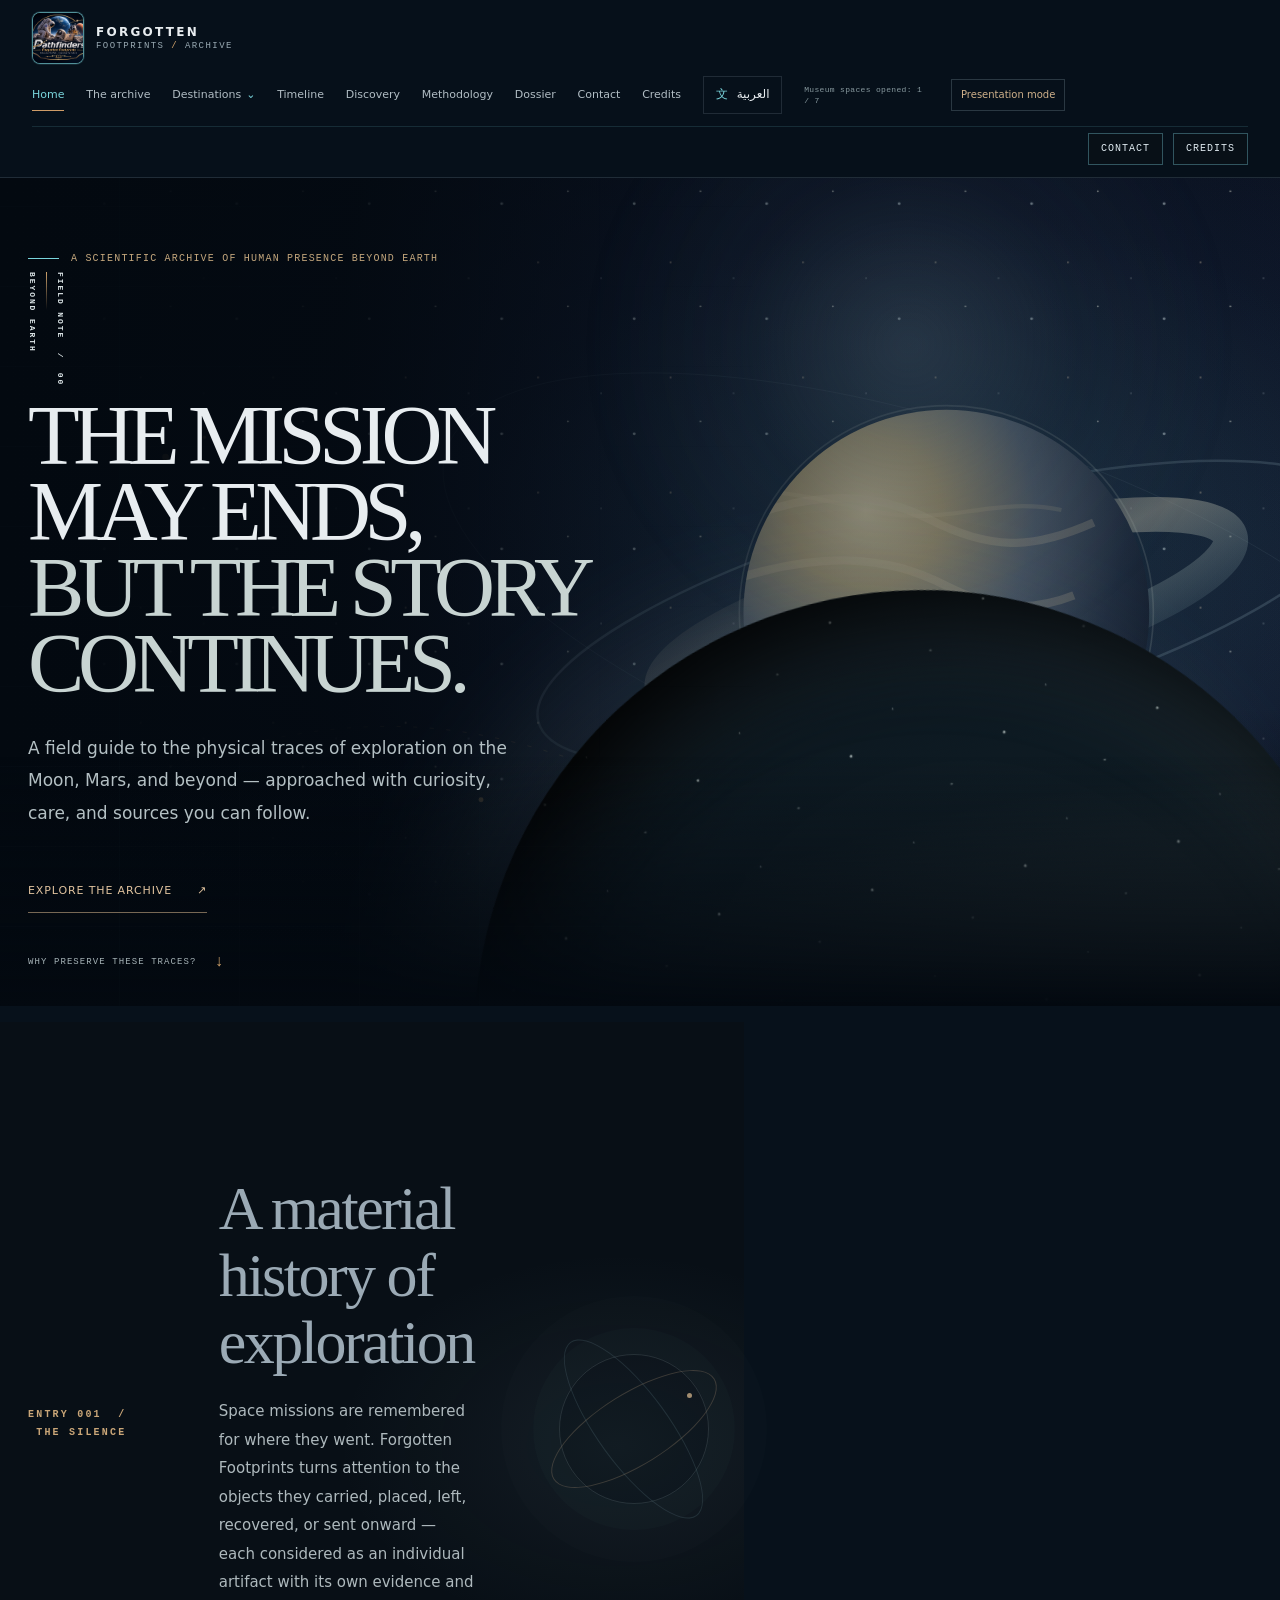
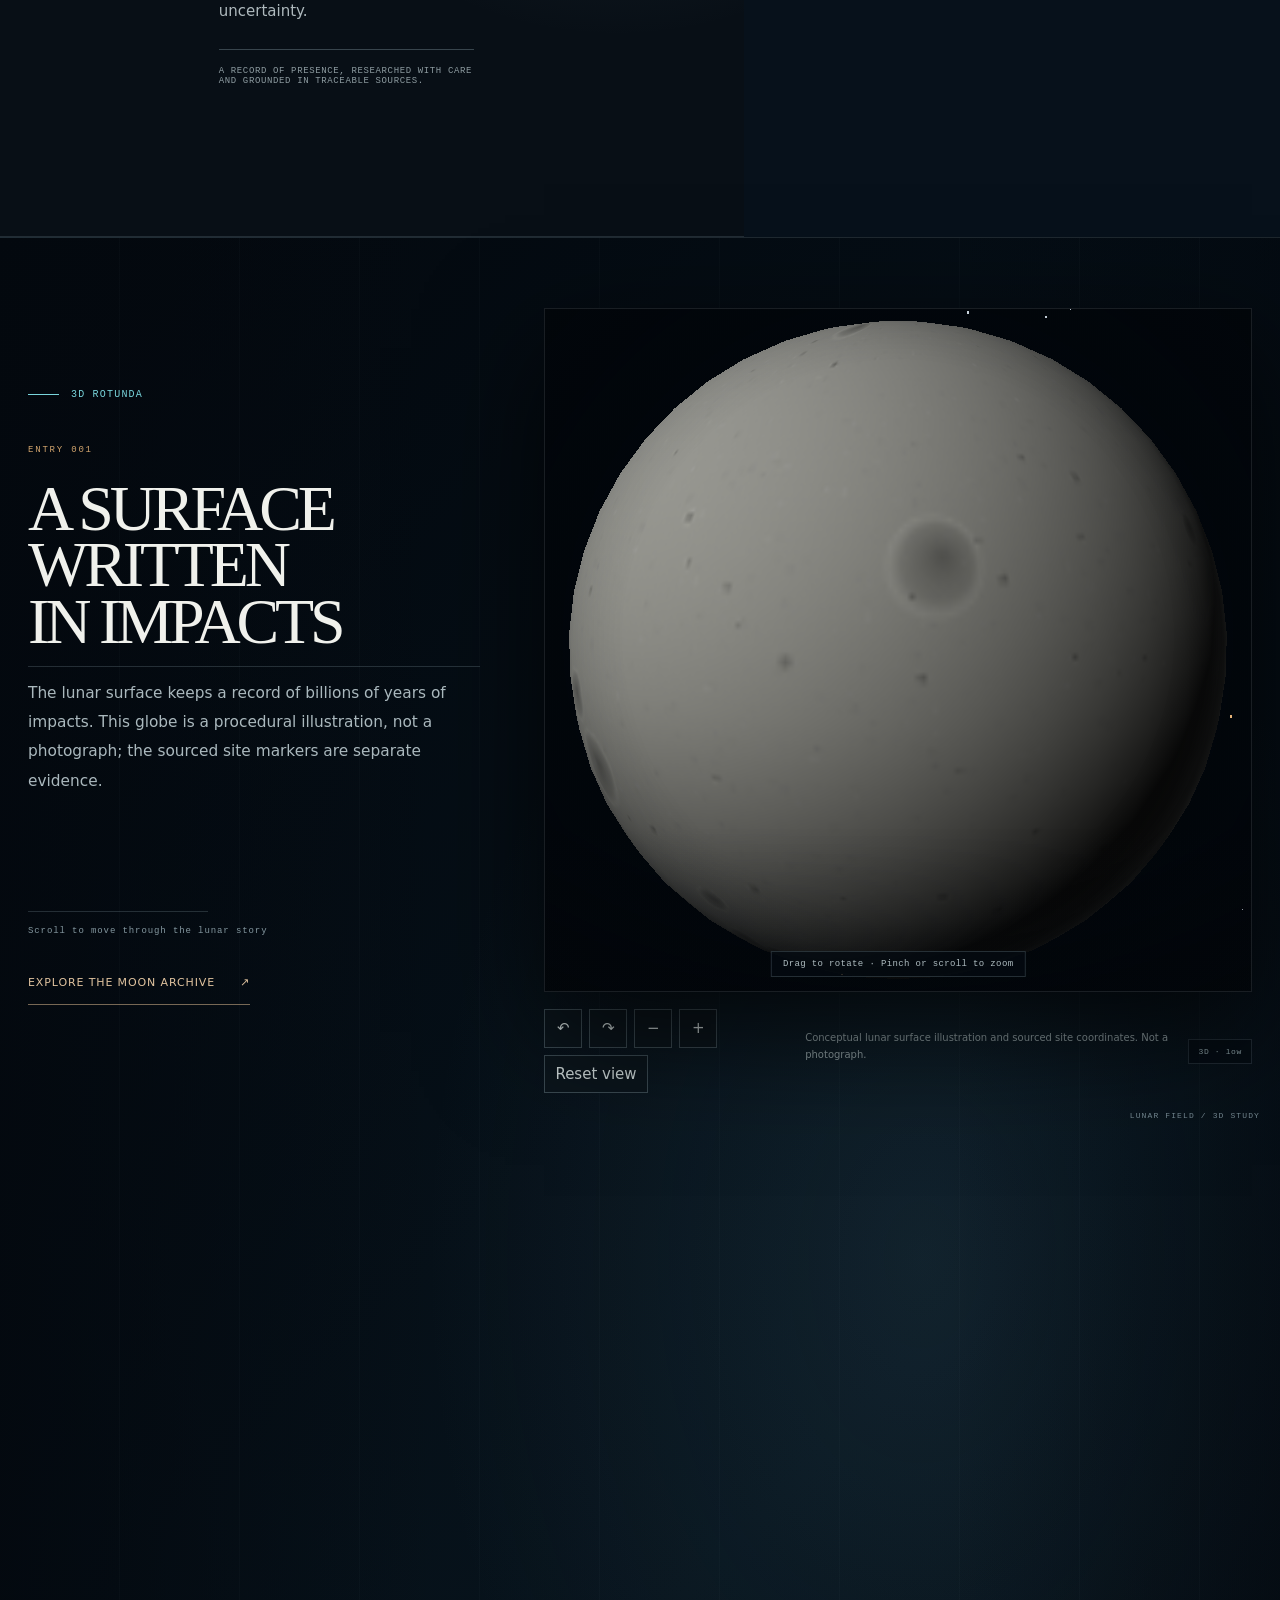
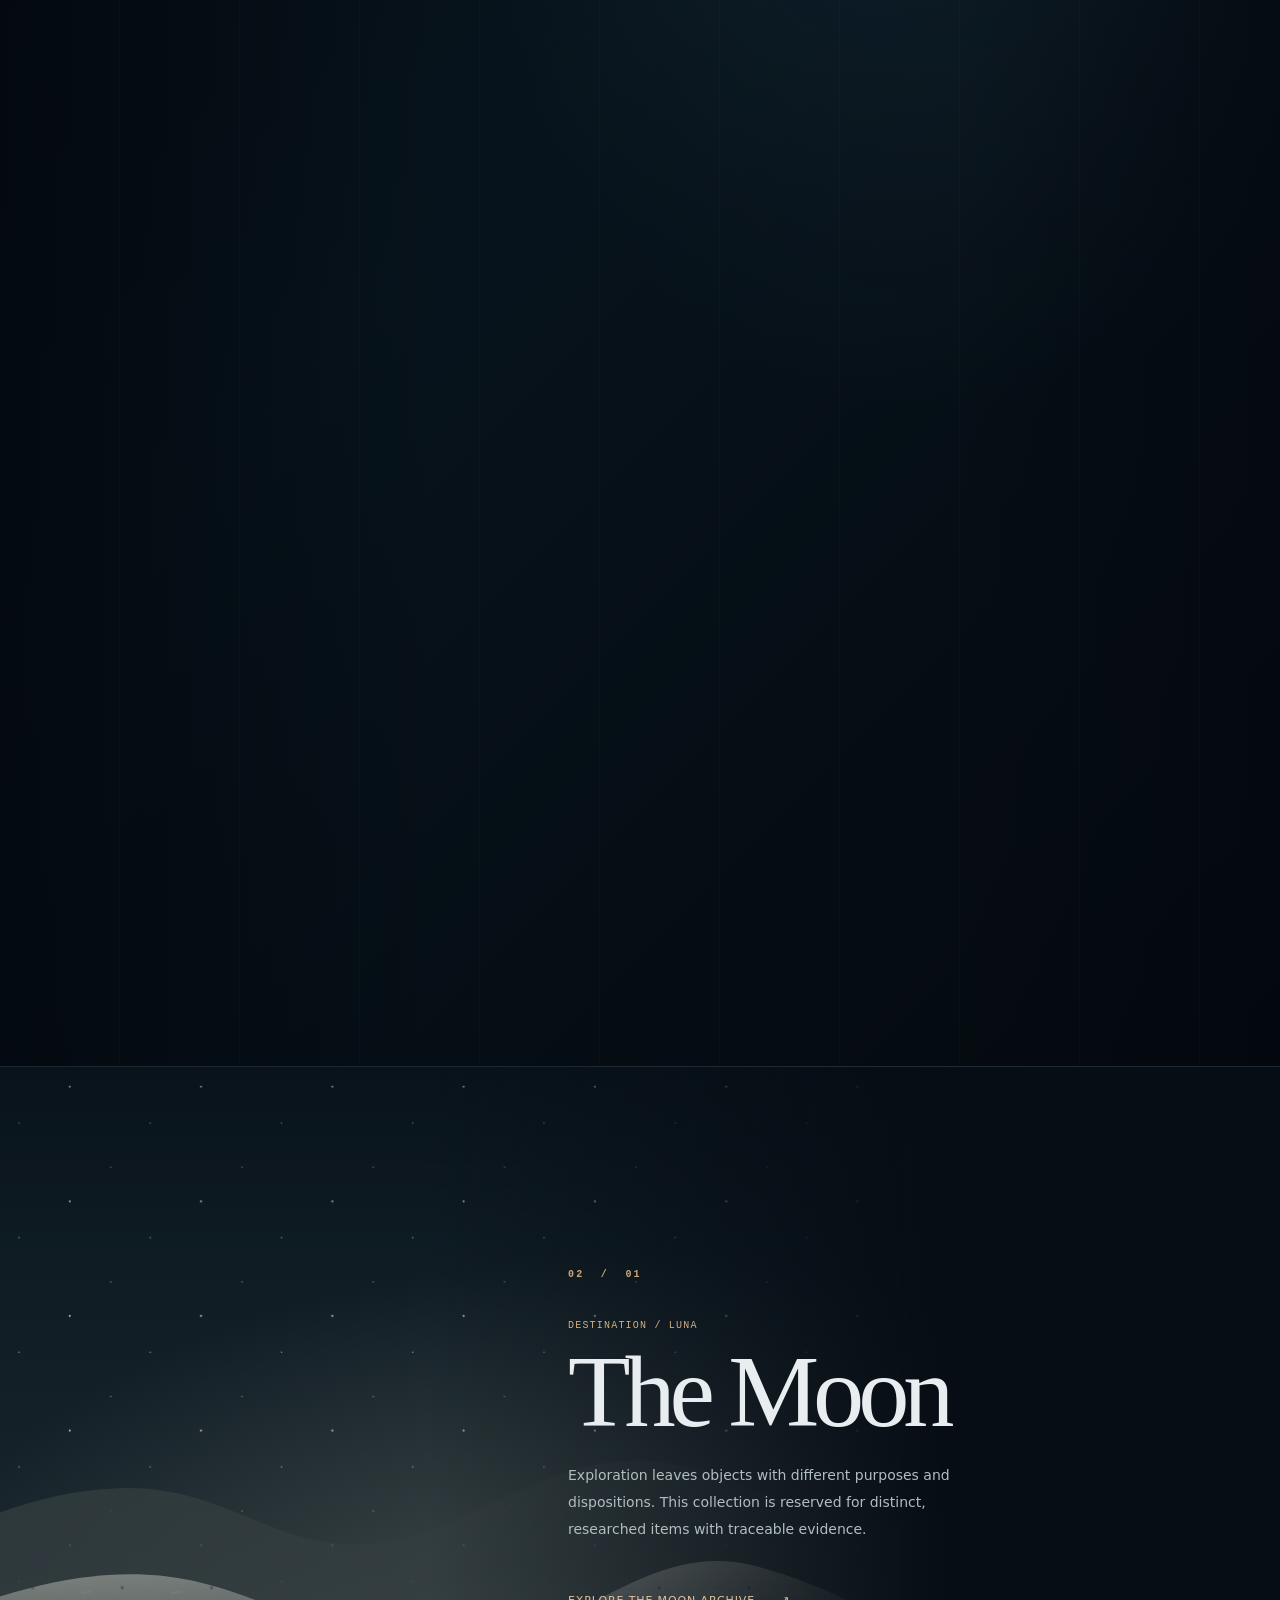
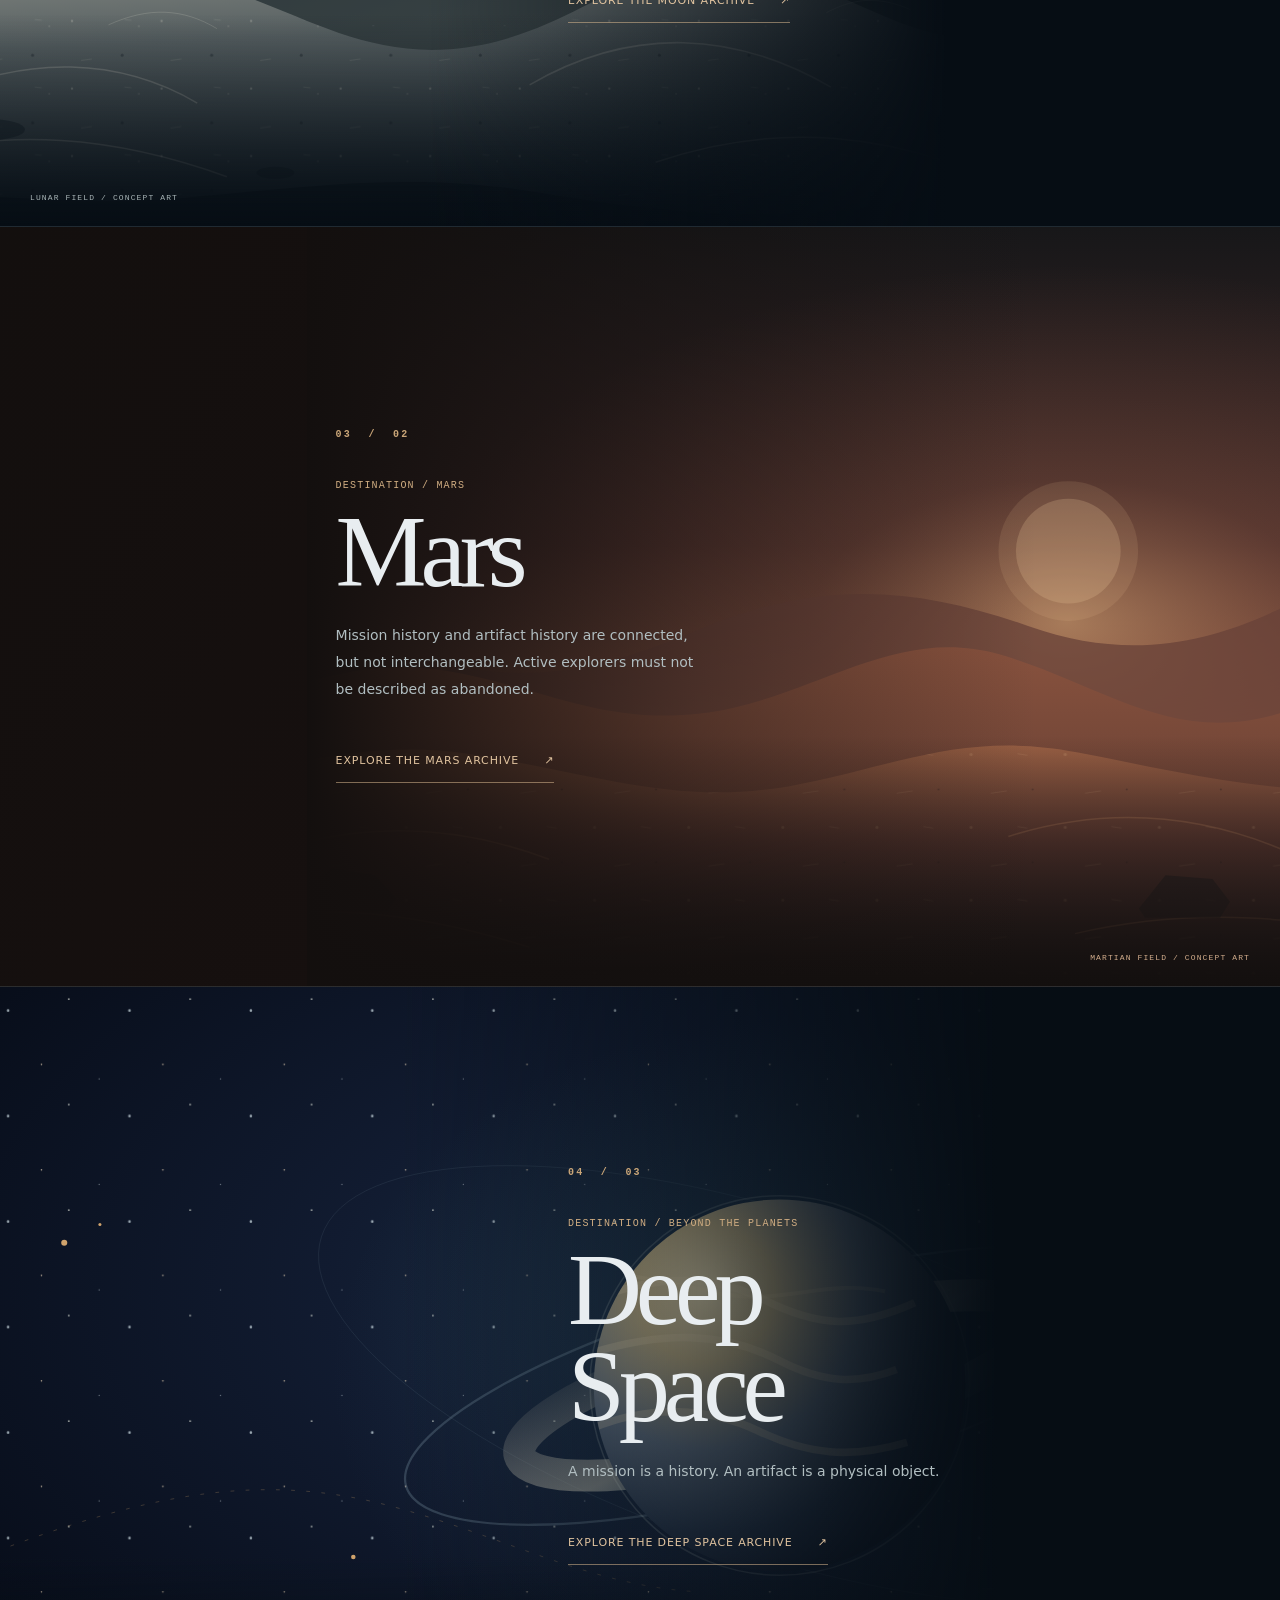
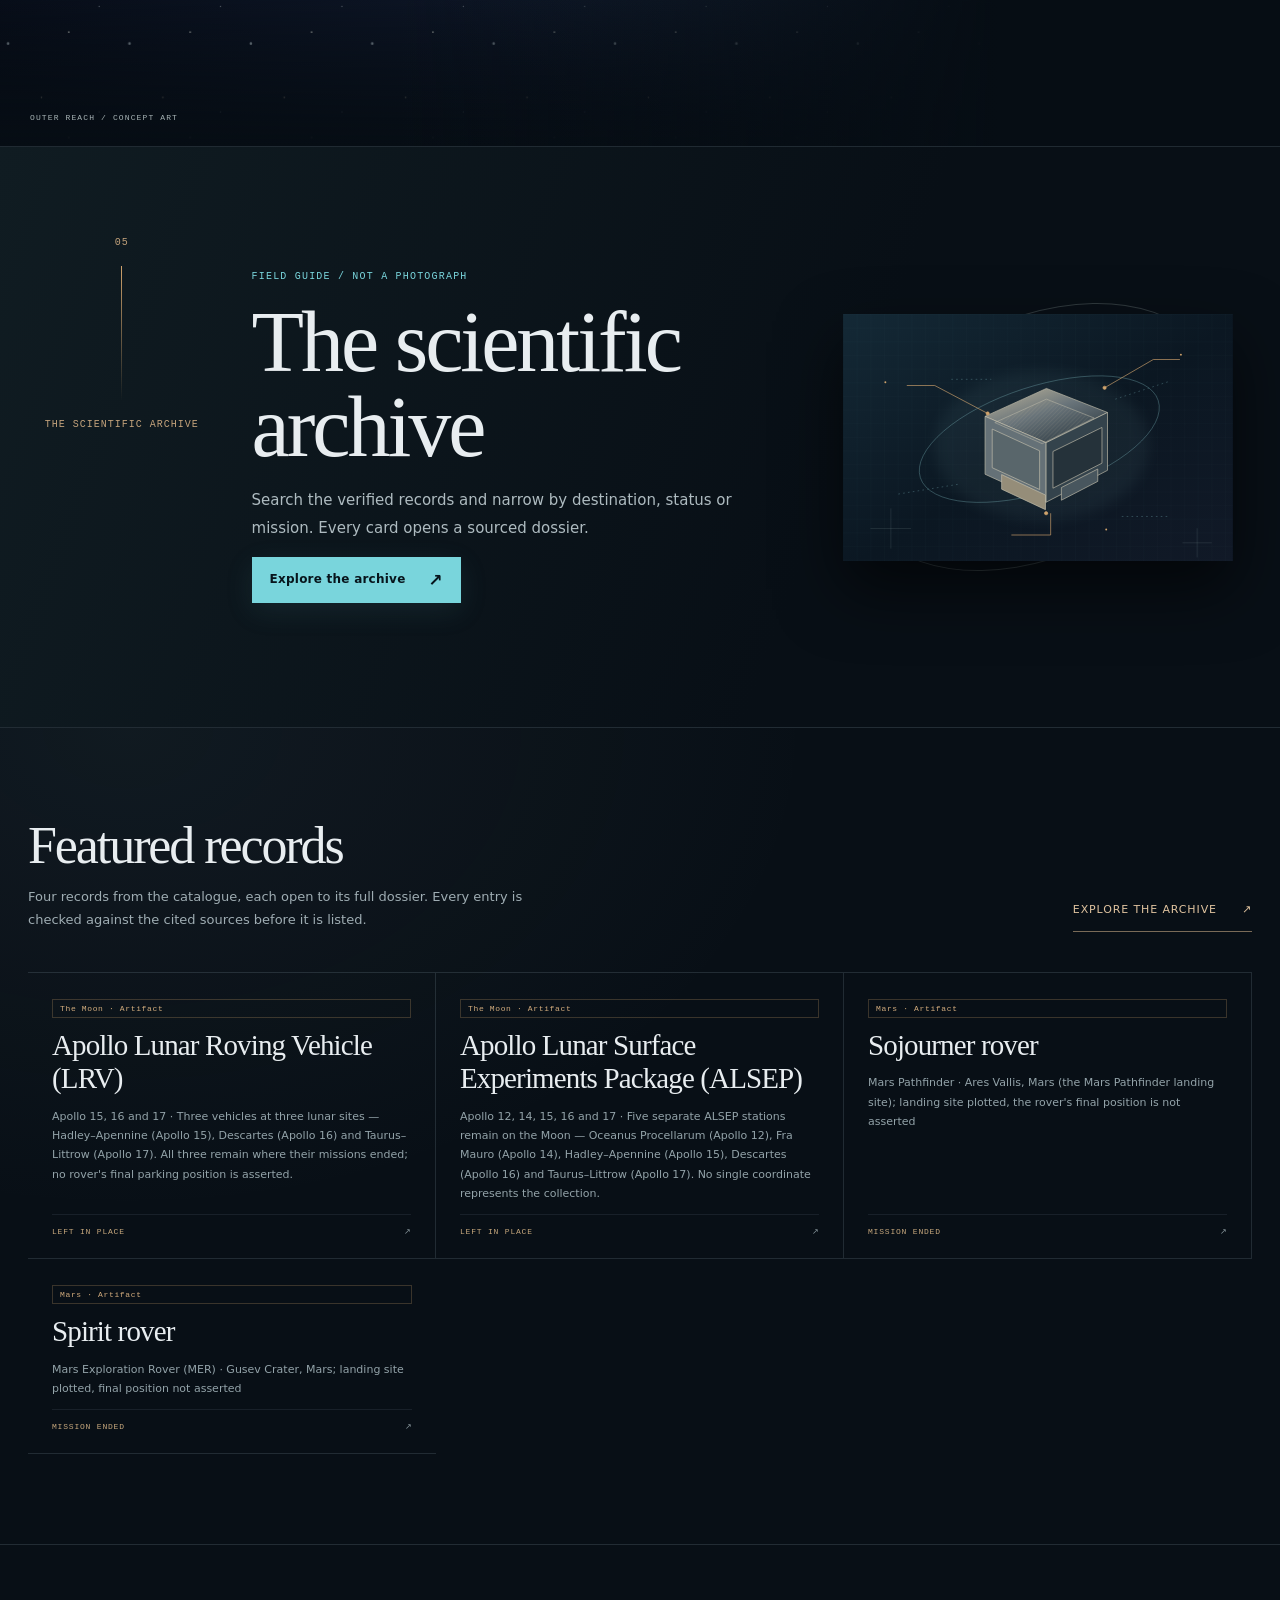
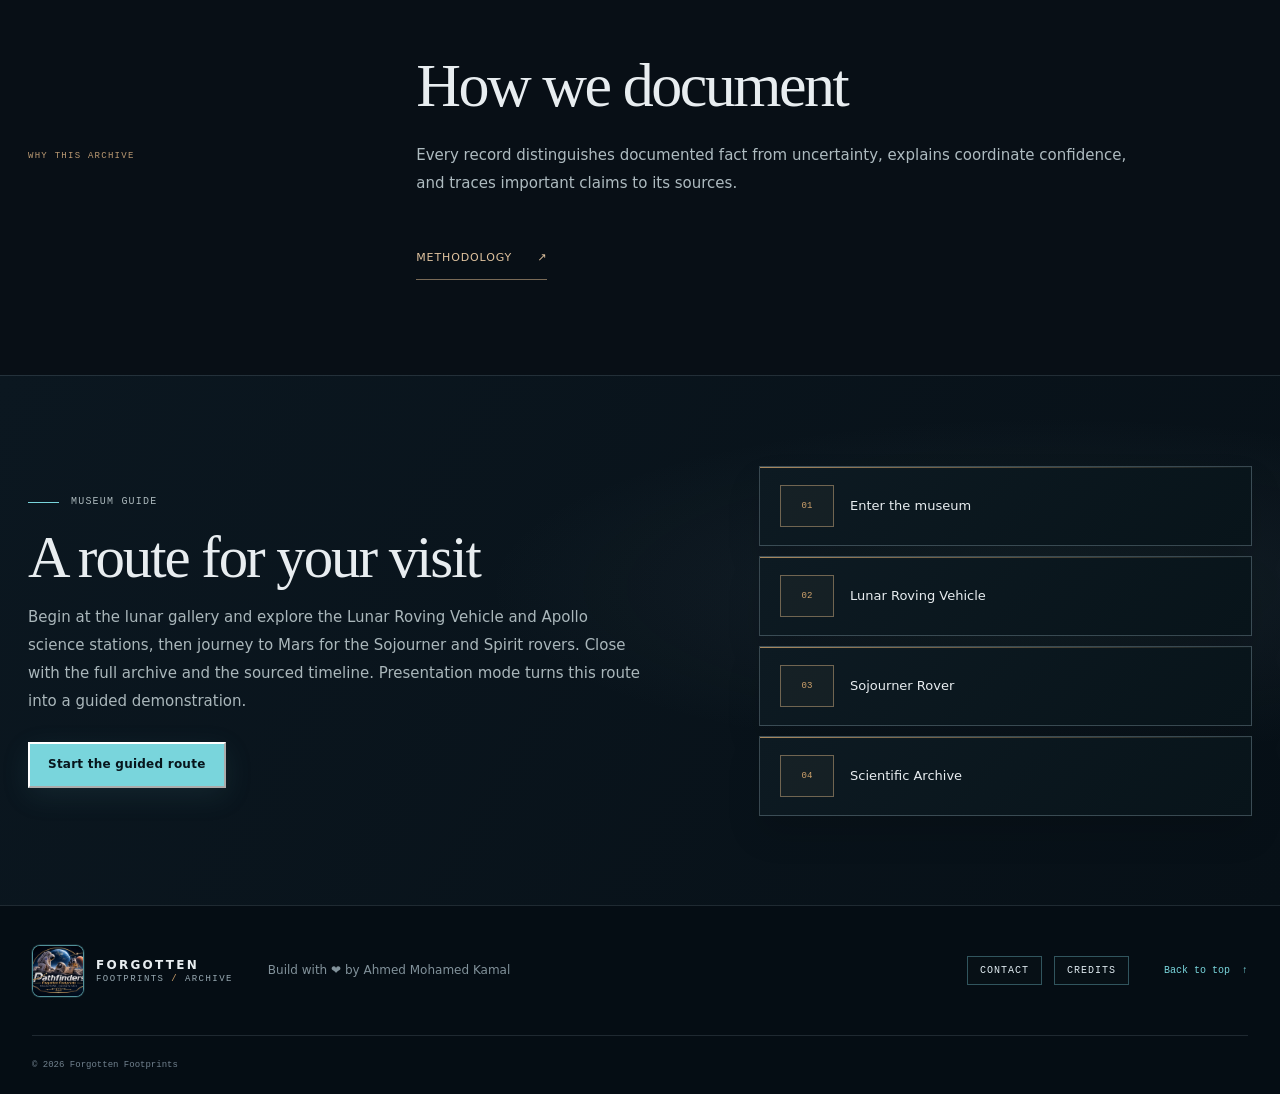
==== commit cf0fe510: "Add files via upload" ====
--- a/index.html
+++ b/index.html
@@ -12,17 +12,17 @@
       <p class="eyebrow"><span class="eyebrow-line"></span><span data-i18n="homeObservatoryLabel"></span></p>
       <div class="story-steps">
         <article class="story-step is-active" data-story-step="0">
-          <span class="story-index">01 / 03</span>
+          <span class="story-index">ENTRY 001</span>
           <h2 data-i18n="storyStep1Title"></h2>
           <p data-i18n="storyStep1Text"></p>
         </article>
         <article class="story-step" data-story-step="1">
-          <span class="story-index">02 / 03</span>
+          <span class="story-index">ENTRY 002</span>
           <h2 data-i18n="storyStep2Title"></h2>
           <p data-i18n="storyStep2Text"></p>
         </article>
         <article class="story-step" data-story-step="2">
-          <span class="story-index">03 / 03</span>
+          <span class="story-index">ENTRY 003</span>
           <h2 data-i18n="storyStep3Title"></h2>
           <p data-i18n="storyStep3Text"></p>
         </article>
--- a/src/css/platform.css
+++ b/src/css/platform.css
@@ -10,7 +10,7 @@
 .filter-bar{display:grid;grid-template-columns:1.3fr 1fr 1fr auto;gap:12px;align-items:end;padding:18px;background:#0b1822;border:1px solid var(--edge)}.filter-control{display:grid;gap:7px;font:9px var(--mono);letter-spacing:.06em;color:#9baab1}.filter-control input,.filter-control select,.dossier-lookup input,.dossier-lookup select{height:42px;padding:0 11px;background:#07121a;border:1px solid var(--edge-strong);color:var(--ink);font:12px var(--sans);min-width:0}.filter-control input::placeholder,.dossier-lookup input::placeholder{color:#71818a}.filter-control select{appearance:auto}.filter-bar .button{height:42px;min-height:42px;padding-inline:12px;gap:8px}.archive-meta{display:flex;justify-content:space-between;gap:20px;padding:15px 2px;font:9px var(--mono);color:#87979f}.archive-meta strong{color:var(--amber);font-weight:400}.empty-state{min-height:285px;border:1px dashed var(--edge-strong);background:radial-gradient(ellipse at center,#11222d 0,transparent 70%);display:flex;flex-direction:column;align-items:center;justify-content:center;text-align:center;padding:28px}.empty-symbol{width:46px;height:46px;border:1px solid rgba(121,213,220,.4);border-radius:50%;display:grid;place-items:center;color:var(--cyan);font-size:22px;margin-bottom:14px}.empty-state h2{font-size:19px;font-weight:500;margin:0 0 9px}.empty-state p{font-size:11px;color:#93a3aa;max-width:570px;line-height:1.8}.record-grid{display:grid;grid-template-columns:repeat(3,1fr);gap:12px}.record-card{padding:20px;border:1px solid var(--edge);background:var(--surface)}.record-card h3{font-size:17px;font-weight:500;margin:18px 0 8px}.record-id{font:9px var(--mono);color:#82949d}
 .era-controls,.timeline-nav{display:flex;flex-wrap:wrap;gap:8px;margin:30px 0 22px}.era-controls button,.timeline-nav button{border:1px solid var(--edge-strong);background:transparent;color:#a3b1b8;padding:8px 13px;font-size:10px}.era-controls button[aria-pressed=true],.timeline-nav button[aria-pressed=true]{border-color:var(--cyan);color:var(--cyan);background:rgba(121,213,220,.06)}.timeline-track{border-inline-start:1px solid rgba(121,213,220,.32);margin:35px 0 0 12px;padding-inline-start:24px;min-height:170px}.timeline-empty{padding:24px;border:1px dashed var(--edge);color:#91a0a7;font-size:12px}
 .learning-grid{display:grid;grid-template-columns:repeat(3,1fr);gap:12px}.learning-card{padding:23px;border:1px solid var(--edge);background:linear-gradient(145deg,#10212c,#09151e);min-height:220px;display:flex;flex-direction:column;align-items:flex-start}.learning-card .tile-index{font:9px var(--mono);color:var(--amber)}.learning-card h3{font-size:18px;font-weight:500;margin:24px 0 8px}.learning-card p{font-size:11px;color:#95a4ab;line-height:1.8;margin:0 0 22px}.learning-card button{margin-top:auto;border:1px solid var(--edge-strong);background:transparent;color:var(--cyan);padding:8px 11px;font-size:10px}.learning-card button[aria-pressed=true]{border-color:var(--amber);color:var(--amber)}.saved-learning-list{display:flex;gap:8px;flex-wrap:wrap;font-size:11px;color:#99a8b0}.saved-learning-item{padding:9px 12px;border:1px solid var(--edge);background:#0d1b25}.quiz-panel{max-width:820px;border:1px solid var(--edge);background:linear-gradient(135deg,#0f202b,#09151e);padding:clamp(22px,4vw,38px)}.quiz-progress{font:9px var(--mono);color:var(--amber);letter-spacing:.1em}.quiz-panel h3{font-size:clamp(20px,2.6vw,28px);font-weight:500;margin:24px 0}.quiz-choices{display:grid;gap:9px}.quiz-choice{background:#09151e;border:1px solid var(--edge-strong);color:#b2bec4;text-align:start;padding:13px;font-size:11px}.quiz-choice:hover{border-color:var(--cyan)}.quiz-choice.is-correct{border-color:#89c8a0;color:#b4e2c4}.quiz-choice.is-incorrect{border-color:#cf806e;color:#e8b1a2}.quiz-feedback{min-height:30px;margin:17px 0;color:var(--cyan);font-size:11px;line-height:1.8}.quiz-feedback p{color:#9eacb3;margin:5px 0}.quiz-next{border:0;background:var(--cyan);color:#07131a;padding:10px 15px;font-size:10px;font-weight:700}.quiz-next[hidden]{display:none}
-.method-grid{display:grid;grid-template-columns:repeat(2,1fr);gap:12px}.method-card{padding:24px;border:1px solid var(--edge);background:#0b1822}.method-card h2{font-size:17px;font-weight:500;margin:0 0 10px}.method-card p{font-size:11px;color:#9baab2;line-height:1.9;margin:0}.status-list{display:flex;gap:7px;flex-wrap:wrap;margin-top:15px}.status-chip{padding:6px 9px;border:1px solid var(--edge);color:#a6b4bb;font:8px var(--mono);letter-spacing:.04em}
+.method-grid{display:grid;grid-template-columns:repeat(2,1fr);gap:12px}.method-card{position:relative;display:grid;gap:12px;padding:22px 20px;border:1px solid var(--edge-strong);background:linear-gradient(135deg,#0d1a22,#08141a);box-shadow:inset 0 1px 0 rgba(255,255,255,.02),0 18px 36px rgba(0,0,0,.14)}.method-card::before,.guide-stops li::before,.lifecycle-step::before,.timeline-event::before{content:"";position:absolute;inset:0 auto auto 0;width:100%;height:1px;background:linear-gradient(90deg,var(--amber),transparent);opacity:.9}.method-card h2{font-size:17px;font-weight:500;margin:0}.method-card p{font-size:11px;color:#9baab2;line-height:1.9;margin:0}.status-list{display:flex;gap:7px;flex-wrap:wrap;margin-top:15px}.status-chip{padding:6px 9px;border:1px solid var(--edge);color:#a6b4bb;font:8px var(--mono);letter-spacing:.04em}.method-card .status-chip{background:linear-gradient(90deg,rgba(121,213,220,.06),transparent)}
 .dossier-layout{display:grid;grid-template-columns:.75fr 1.5fr;gap:26px;align-items:start}.dossier-lookup{padding:22px;border:1px solid var(--edge);background:#0b1822}.dossier-lookup h2{font-size:16px;font-weight:500;margin:0 0 17px}.dossier-lookup label{display:grid;gap:8px;font:9px var(--mono);color:#9baab1}.dossier-lookup input{width:100%}.dossier-lookup button{margin-top:12px;background:var(--cyan);color:#07131a;border:0;padding:10px 13px;font-size:10px;font-weight:700}.dossier-empty{padding:26px;border:1px dashed var(--edge-strong);min-height:225px}.dossier-empty .record-id{display:block;margin-bottom:18px}.dossier-empty h2{font-size:19px;font-weight:500;margin:0 0 10px}.dossier-empty p{font-size:11px;color:#94a3ab;line-height:1.8}.dossier-field-grid{display:grid;grid-template-columns:repeat(2,1fr);gap:9px;margin-top:17px}.dossier-field{padding:13px;border:1px solid var(--edge);background:#09151e}.dossier-field dt{font:8px var(--mono);color:var(--amber);letter-spacing:.08em}.dossier-field dd{margin:8px 0 0;color:#7f8f97;font-size:10px}
 .site-footer{border-top:1px solid var(--edge)}.footer-bottom span{max-width:48%}.is-arabic .page-intro h1{letter-spacing:0;line-height:1.3}.is-arabic .page-intro .intro-meta,.is-arabic .filter-control,.is-arabic .quiz-progress,.is-arabic .method-card .status-chip{letter-spacing:0}.is-arabic .page-content,.is-arabic .method-card,.is-arabic .archive-entry,.is-arabic .learning-card,.is-arabic .dossier-empty{text-align:start}
 @media(max-width:1020px){.menu-toggle{display:flex;align-items:center;gap:8px;background:transparent;border:1px solid var(--edge);padding:8px 10px;color:#b5c4cb;font-size:11px}.menu-glyph{color:var(--cyan)}.primary-nav{display:none;position:absolute;top:67px;inset-inline:0;background:#09151f;border-bottom:1px solid var(--edge);padding:14px 20px 20px;align-items:stretch;gap:0;flex-direction:column}.primary-nav.is-open{display:flex}.primary-nav>a,.primary-nav summary{padding:11px 2px;border-bottom:1px solid rgba(190,213,224,.08);font-size:12px}.nav-destinations{border-bottom:1px solid rgba(190,213,224,.08)}.nav-destination-menu{position:static;box-shadow:none;margin:0 0 8px;border:0;border-inline-start:1px solid var(--edge-strong)}.header-utility-links{margin-inline-start:0}.language-toggle{align-self:flex-start;margin-top:12px}}
@@ -79,10 +79,10 @@
 @media(prefers-reduced-motion:reduce){.opening-nebula,.opening-world,.opening-scroll span:last-child,.coda-art img{animation:none!important}.motion-ready .journey-intro,.motion-ready .world-chapter,.motion-ready .archive-coda,.motion-ready .method-preview{opacity:1;transform:none;transition:none}}
 
 /* Browser-native WebGL museum rooms */
-.museum-room{position:relative;padding:clamp(42px,7vw,90px) max(24px,calc((100% - var(--max))/2));background:linear-gradient(145deg,#070d13,#08131a 58%,#060a10);border-block:1px solid var(--edge);overflow:hidden}.museum-room::before{content:"";position:absolute;inset:0;pointer-events:none;background:radial-gradient(ellipse at 73% 42%,rgba(124,159,169,.11),transparent 46%)}.museum-room-mars{background:linear-gradient(145deg,#120e0d,#1c1110 60%,#090d10)}.museum-room-mars::before{background:radial-gradient(ellipse at 70% 45%,rgba(184,93,57,.2),transparent 48%)}.museum-room-deep{background:#03060c}.museum-room-artifact{background:linear-gradient(145deg,#111619,#090e12 64%,#16110c)}.museum-room>*{position:relative;z-index:1}.museum-room-heading{max-width:720px;margin-bottom:25px}.museum-room-heading h2{font:400 clamp(32px,4.6vw,58px)/1.1 var(--display);margin:10px 0}.museum-room-heading p:not(.eyebrow){color:#aab7bb;max-width:660px;line-height:1.8}.scene-frame{position:relative;height:clamp(360px,55vw,650px);overflow:hidden;background:radial-gradient(ellipse at 50% 53%,rgba(143,166,167,.13),transparent 43%),#03070c;border:1px solid rgba(185,204,205,.12);box-shadow:0 35px 90px #0008}.museum-room-mars .scene-frame{background:radial-gradient(ellipse at 50% 53%,rgba(170,87,53,.18),transparent 43%),#090706}.museum-room-deep .scene-frame{background:#02040a}.museum-room-artifact .scene-frame{height:clamp(300px,42vw,500px);background:radial-gradient(ellipse at 52% 57%,rgba(184,146,94,.12),transparent 40%),#070b0e}.scene-frame canvas{width:100%;height:100%;display:block;touch-action:none;cursor:grab;outline:none}.scene-frame canvas:focus-visible{outline:2px solid var(--amber);outline-offset:-4px}.scene-frame canvas.dragging{cursor:grabbing}.scene-marker{position:absolute;z-index:3;transform:translate(-50%,-50%);max-width:205px;min-height:34px;padding:6px 10px;border:1px solid rgba(226,195,147,.72);border-radius:2px;background:rgba(5,11,15,.93);color:#f2dfc2;font-size:10px;line-height:1.35;text-align:start;box-shadow:0 5px 18px #0009;cursor:pointer}.scene-marker::before{content:"";display:inline-block;width:7px;height:7px;background:#d9ae77;border-radius:50%;margin-inline-end:7px;box-shadow:0 0 0 4px rgba(217,174,119,.15)}.scene-marker[hidden]{display:none}.scene-marker:hover,.scene-marker:focus-visible{background:#1b272b;border-color:#efd2aa}.scene-fallback{position:absolute;inset:50% auto auto 50%;transform:translate(-50%,-50%);max-width:430px;padding:22px;background:#09141c;border:1px solid var(--edge-strong);text-align:center;color:#c6d0d0}.scene-fallback[hidden]{display:none}.scene-rail{display:flex;justify-content:space-between;align-items:center;gap:20px;margin-top:16px}.scene-rail>p{max-width:650px;color:#91a0a4;font-size:10px;line-height:1.7}.scene-controls{display:flex;gap:7px;flex-wrap:wrap}.scene-controls button{min-width:38px;min-height:38px;padding:6px 10px;border:1px solid var(--edge-strong);background:#0b151c;color:#ccd6d6;cursor:pointer}.scene-controls button:hover,.scene-controls button:focus-visible{border-color:var(--amber);color:#f0ce9d}.record-status{font:8px var(--mono);letter-spacing:.1em;color:#d9b47f;text-transform:uppercase}.dossier-empty[hidden]{display:none}.dossier-field dd{line-height:1.7}.lifecycle{display:grid;grid-template-columns:repeat(3,1fr);gap:10px;margin:30px 0;padding-top:20px;border-top:1px solid var(--edge)}.lifecycle-step{position:relative;min-height:90px;padding:15px;border-inline-start:1px solid var(--amber);background:linear-gradient(120deg,#111c20,transparent)}.lifecycle-step span{display:block;font:9px var(--mono);color:#d4b081;text-transform:uppercase;margin-bottom:9px}.lifecycle-step strong{font-size:12px;line-height:1.6;font-weight:500;color:#dbe0dd}.source-drawer{margin-top:22px;border-top:1px solid var(--edge);padding:16px 0}.source-drawer summary{cursor:pointer;color:#ddbc8d;font-size:12px}.source-drawer ul{padding-inline-start:20px}.source-drawer li{margin:12px 0;color:#aebdc0;font-size:12px}.source-drawer a{text-decoration:underline;text-underline-offset:3px}.save-artifact{border:1px solid rgba(204,170,126,.48);background:#0d171c;color:#dfc398;padding:11px 16px;margin:16px 0;cursor:pointer}.save-artifact[hidden]{display:none}.discovery-journal [data-saved-artifact-list]{display:grid;grid-template-columns:repeat(auto-fit,minmax(220px,1fr));gap:12px;margin-top:16px}.discovery-journal .record-card{display:grid;gap:8px;padding:19px;border:1px solid var(--edge)}.presentation-toggle{border:1px solid rgba(190,213,224,.2);background:transparent;color:#cfb18b;padding:7px 9px;font-size:10px;cursor:pointer}.presentation-exit{position:fixed;z-index:30;top:14px;inset-inline-end:14px;display:none}.presentation-mode .site-header,.presentation-mode .site-footer,.presentation-mode .skip-link{display:none!important}.presentation-mode .presentation-exit{display:block}.presentation-mode .museum-room-heading{margin-inline:auto;text-align:center}.is-arabic .museum-room-heading h2{font-family:system-ui,Tahoma,sans-serif;line-height:1.4;letter-spacing:0}.is-arabic .scene-rail,.is-arabic .lifecycle-step{text-align:right}.is-arabic .scene-marker{max-width:190px;letter-spacing:0}
+.museum-room{position:relative;padding:clamp(42px,7vw,90px) max(24px,calc((100% - var(--max))/2));background:linear-gradient(145deg,#070d13,#08131a 58%,#060a10);border-block:1px solid var(--edge);overflow:hidden}.museum-room::before{content:"";position:absolute;inset:0;pointer-events:none;background:radial-gradient(ellipse at 73% 42%,rgba(124,159,169,.11),transparent 46%)}.museum-room-mars{background:linear-gradient(145deg,#120e0d,#1c1110 60%,#090d10)}.museum-room-mars::before{background:radial-gradient(ellipse at 70% 45%,rgba(184,93,57,.2),transparent 48%)}.museum-room-deep{background:#03060c}.museum-room-artifact{background:linear-gradient(145deg,#111619,#090e12 64%,#16110c)}.museum-room>*{position:relative;z-index:1}.museum-room-heading{max-width:720px;margin-bottom:25px}.museum-room-heading h2{font:400 clamp(32px,4.6vw,58px)/1.1 var(--display);margin:10px 0}.museum-room-heading p:not(.eyebrow){color:#aab7bb;max-width:660px;line-height:1.8}.scene-frame{position:relative;height:clamp(360px,55vw,650px);overflow:hidden;background:radial-gradient(ellipse at 50% 53%,rgba(143,166,167,.13),transparent 43%),#03070c;border:1px solid rgba(185,204,205,.12);box-shadow:0 35px 90px #0008}.museum-room-mars .scene-frame{background:radial-gradient(ellipse at 50% 53%,rgba(170,87,53,.18),transparent 43%),#090706}.museum-room-deep .scene-frame{background:#02040a}.museum-room-artifact .scene-frame{height:clamp(300px,42vw,500px);background:radial-gradient(ellipse at 52% 57%,rgba(184,146,94,.12),transparent 40%),#070b0e}.scene-frame canvas{width:100%;height:100%;display:block;touch-action:none;cursor:grab;outline:none}.scene-frame canvas:focus-visible{outline:2px solid var(--amber);outline-offset:-4px}.scene-frame canvas.dragging{cursor:grabbing}.scene-marker{position:absolute;z-index:3;transform:translate(-50%,-50%);max-width:205px;min-height:34px;padding:6px 10px;border:1px solid rgba(226,195,147,.72);border-radius:2px;background:rgba(5,11,15,.93);color:#f2dfc2;font-size:10px;line-height:1.35;text-align:start;box-shadow:0 5px 18px #0009;cursor:pointer}.scene-marker::before{content:"";display:inline-block;width:7px;height:7px;background:#d9ae77;border-radius:50%;margin-inline-end:7px;box-shadow:0 0 0 4px rgba(217,174,119,.15)}.scene-marker[hidden]{display:none}.scene-marker:hover,.scene-marker:focus-visible{background:#1b272b;border-color:#efd2aa}.scene-fallback{position:absolute;inset:50% auto auto 50%;transform:translate(-50%,-50%);max-width:430px;padding:22px;background:#09141c;border:1px solid var(--edge-strong);text-align:center;color:#c6d0d0}.scene-fallback[hidden]{display:none}.scene-rail{display:flex;justify-content:space-between;align-items:center;gap:20px;margin-top:16px}.scene-rail>p{max-width:650px;color:#91a0a4;font-size:10px;line-height:1.7}.scene-controls{display:flex;gap:7px;flex-wrap:wrap}.scene-controls button{min-width:38px;min-height:38px;padding:6px 10px;border:1px solid var(--edge-strong);background:#0b151c;color:#ccd6d6;cursor:pointer}.scene-controls button:hover,.scene-controls button:focus-visible{border-color:var(--amber);color:#f0ce9d}.record-status{font:8px var(--mono);letter-spacing:.1em;color:#d9b47f;text-transform:uppercase}.dossier-empty[hidden]{display:none}.dossier-field dd{line-height:1.7}.lifecycle{display:grid;grid-template-columns:repeat(3,1fr);gap:10px;margin:30px 0;padding-top:20px;border-top:1px solid var(--edge)}.lifecycle-step{position:relative;min-height:90px;padding:15px 18px;border:1px solid var(--edge-strong);background:linear-gradient(135deg,#111c20,#08141a);box-shadow:inset 0 1px 0 rgba(255,255,255,.02)}.lifecycle-step::before{content:"";position:absolute;inset:0 auto auto 0;width:100%;height:1px;background:linear-gradient(90deg,var(--amber),transparent);opacity:.8}.lifecycle-step span{display:block;font:9px var(--mono);color:#d4b081;text-transform:uppercase;margin-bottom:9px}.lifecycle-step strong{font-size:12px;line-height:1.6;font-weight:500;color:#dbe0dd}.source-drawer{margin-top:22px;border-top:1px solid var(--edge);padding:16px 0}.source-drawer summary{cursor:pointer;color:#ddbc8d;font-size:12px}.source-drawer ul{padding-inline-start:20px}.source-drawer li{margin:12px 0;color:#aebdc0;font-size:12px}.source-drawer a{text-decoration:underline;text-underline-offset:3px}.save-artifact{border:1px solid rgba(204,170,126,.48);background:#0d171c;color:#dfc398;padding:11px 16px;margin:16px 0;cursor:pointer}.save-artifact[hidden]{display:none}.discovery-journal [data-saved-artifact-list]{display:grid;grid-template-columns:repeat(auto-fit,minmax(220px,1fr));gap:12px;margin-top:16px}.discovery-journal .record-card{display:grid;gap:8px;padding:19px;border:1px solid var(--edge)}.presentation-toggle{border:1px solid rgba(190,213,224,.2);background:transparent;color:#cfb18b;padding:7px 9px;font-size:10px;cursor:pointer}.presentation-exit{position:fixed;z-index:30;top:14px;inset-inline-end:14px;display:none}.presentation-mode .site-header,.presentation-mode .site-footer,.presentation-mode .skip-link{display:none!important}.presentation-mode .presentation-exit{display:block}.presentation-mode .museum-room-heading{margin-inline:auto;text-align:center}.is-arabic .museum-room-heading h2{font-family:system-ui,Tahoma,sans-serif;line-height:1.4;letter-spacing:0}.is-arabic .scene-rail,.is-arabic .lifecycle-step{text-align:right}.is-arabic .scene-marker{max-width:190px;letter-spacing:0}
 @media(max-width:720px){.museum-room{padding-inline:18px}.scene-frame{height:390px}.scene-rail{align-items:flex-start;flex-direction:column}.scene-controls button{min-height:42px}.lifecycle{grid-template-columns:1fr}.scene-marker{max-width:150px;font-size:9px}}
 @media(prefers-reduced-motion:reduce){.scene-frame,.scene-marker,.scene-controls button{scroll-behavior:auto;transition:none!important}}
-.scene-record-list{display:flex;flex-wrap:wrap;gap:9px;margin-top:12px}.scene-record-list a{padding:8px 11px;border-inline-start:1px solid var(--amber);background:rgba(12,22,27,.78);font-size:10px;color:#c6d1d0}.scene-record-list a:hover,.scene-record-list a:focus-visible{color:#f1d2a7;background:#172329}.scene-marker{width:24px;min-height:24px;height:24px;padding:0;border-radius:50%;font-size:0;overflow:visible}.scene-marker::before{position:absolute;inset:50% auto auto 50%;transform:translate(-50%,-50%);width:9px;height:9px;margin:0}.scene-marker:hover::after,.scene-marker:focus-visible::after{content:attr(aria-label);position:absolute;top:27px;inset-inline-start:0;width:max-content;max-width:220px;padding:8px;background:#08121a;color:#eee;border:1px solid var(--edge-strong);font-size:10px;z-index:4}.timeline-events{display:grid;grid-template-columns:repeat(auto-fit,minmax(230px,1fr));gap:14px;margin:18px 0 35px}.timeline-event{position:relative;padding:22px 20px 20px;border-inline-start:2px solid var(--copper);background:linear-gradient(135deg,#101d24,#080f14);display:flex;flex-direction:column;gap:10px}.timeline-event time{font:10px var(--mono);color:#d6b287}.timeline-event h3{font:400 20px/1.35 var(--display);margin:0}.timeline-event a{font-size:10px;color:#9fcad0;overflow-wrap:anywhere}.timeline-event a:last-child{color:#87989d;text-decoration:underline;text-underline-offset:3px}.presentation-route{position:fixed;z-index:28;inset:auto 18px 18px;max-width:460px;max-height:min(70vh,650px);overflow:auto;padding:21px 24px;background:rgba(6,13,19,.96);border:1px solid rgba(201,168,126,.6);box-shadow:0 20px 70px #000b;backdrop-filter:blur(12px)}.presentation-route[hidden]{display:none}.presentation-route h2{font:400 26px var(--display);margin:0 0 7px}.presentation-route p{font-size:11px;color:#aab6bb}.presentation-route ol{padding-inline-start:20px;display:grid;gap:6px}.presentation-route a{font-size:12px;color:#dfbe91}.presentation-route a:hover{text-decoration:underline}.is-arabic .timeline-event h3,.is-arabic .presentation-route h2{font-family:system-ui,Tahoma,sans-serif;line-height:1.6;letter-spacing:0}
+.scene-record-list{display:flex;flex-wrap:wrap;gap:9px;margin-top:12px}.scene-record-list a{padding:8px 11px;border-inline-start:1px solid var(--amber);background:rgba(12,22,27,.78);font-size:10px;color:#c6d1d0}.scene-record-list a:hover,.scene-record-list a:focus-visible{color:#f1d2a7;background:#172329}.scene-marker{width:24px;min-height:24px;height:24px;padding:0;border-radius:50%;font-size:0;overflow:visible}.scene-marker::before{position:absolute;inset:50% auto auto 50%;transform:translate(-50%,-50%);width:9px;height:9px;margin:0}.scene-marker:hover::after,.scene-marker:focus-visible::after{content:attr(aria-label);position:absolute;top:27px;inset-inline-start:0;width:max-content;max-width:220px;padding:8px;background:#08121a;color:#eee;border:1px solid var(--edge-strong);font-size:10px;z-index:4}.timeline-events{display:grid;grid-template-columns:repeat(auto-fit,minmax(230px,1fr));gap:14px;margin:18px 0 35px}.timeline-event{position:relative;display:flex;flex-direction:column;gap:10px;padding:22px 20px 20px;border:1px solid var(--edge-strong);background:linear-gradient(135deg,#101d24,#080f14);box-shadow:inset 0 1px 0 rgba(255,255,255,.02),0 18px 30px rgba(0,0,0,.12)}.timeline-event::before{content:"";position:absolute;inset:0 auto auto 0;width:100%;height:1px;background:linear-gradient(90deg,var(--amber),transparent);opacity:.9}.timeline-event time{font:10px var(--mono);color:#d6b287}.timeline-event h3{font:400 20px/1.35 var(--display);margin:0}.timeline-event a{font-size:10px;color:#9fcad0;overflow-wrap:anywhere}.timeline-event a:last-child{color:#87989d;text-decoration:underline;text-underline-offset:3px}.presentation-route{position:fixed;z-index:28;inset:auto 18px 18px;max-width:460px;max-height:min(70vh,650px);overflow:auto;padding:21px 24px;background:rgba(6,13,19,.96);border:1px solid rgba(201,168,126,.6);box-shadow:0 20px 70px #000b;backdrop-filter:blur(12px)}.presentation-route[hidden]{display:none}.presentation-route h2{font:400 26px var(--display);margin:0 0 7px}.presentation-route p{font-size:11px;color:#aab6bb}.presentation-route ol{padding-inline-start:20px;display:grid;gap:6px}.presentation-route a{font-size:12px;color:#dfbe91}.presentation-route a:hover{text-decoration:underline}.is-arabic .timeline-event h3,.is-arabic .presentation-route h2{font-family:system-ui,Tahoma,sans-serif;line-height:1.6;letter-spacing:0}
 .timeline-empty[hidden]{display:none}
 .museum-progress{max-width:125px;color:#87999e;font:8px/1.4 var(--mono);letter-spacing:.04em}.is-arabic .museum-progress{font:10px/1.5 system-ui,Tahoma,sans-serif;letter-spacing:0}@media(max-width:760px){.museum-progress{max-width:none}}
 
@@ -131,9 +131,10 @@
 .guide-panel h2{font:400 clamp(34px,4.6vw,60px)/1.1 var(--display);margin:14px 0}
 .guide-panel p{color:#aab7bb;line-height:1.85;max-width:620px}
 .guide-panel .button{margin-top:12px}
-.guide-stops{list-style:none;margin:0;padding:0;display:grid;gap:1px;background:var(--edge);border:1px solid var(--edge)}
-.guide-stops li{display:flex;align-items:center;gap:16px;padding:18px;background:#09141c}
-.guide-stops span{font:9px var(--mono);color:var(--amber)}
+.guide-stops{list-style:none;margin:0;padding:0;display:grid;gap:10px}
+.guide-stops li{position:relative;display:grid;grid-template-columns:54px minmax(0,1fr);align-items:center;gap:16px;padding:18px 20px;border:1px solid var(--edge-strong);background:linear-gradient(135deg,#0d1a22,#08141a);box-shadow:inset 0 1px 0 rgba(255,255,255,.02),0 18px 34px rgba(0,0,0,.12)}
+.guide-stops li::before{content:"";position:absolute;inset:0 auto auto 0;width:100%;height:1px;background:linear-gradient(90deg,var(--amber),transparent);opacity:.8}
+.guide-stops span{display:inline-flex;align-items:center;justify-content:center;min-width:42px;height:42px;padding:8px;border:1px solid rgba(204,170,126,.5);font:9px var(--mono);color:var(--amber);background:rgba(201,164,121,.05)}
 .guide-stops strong{font-size:13px;font-weight:500}
 .dossier-sidebar{display:grid;gap:14px;position:sticky;top:96px}
 .dossier-side-note{padding:20px;border:1px solid var(--edge);background:#0a151e}
@@ -284,12 +285,12 @@
 .scroll-story-stage{position:sticky;top:0;height:100svh;display:grid;grid-template-columns:minmax(280px,.78fr) minmax(0,1.22fr);grid-template-rows:1fr auto;gap:0 clamp(28px,5vw,80px);align-items:center;padding:clamp(48px,7vh,92px) max(28px,calc((100% - var(--max))/2)) clamp(26px,5vh,54px);overflow:hidden;z-index:1}
 .scroll-story-copy{grid-column:1;grid-row:1/3;align-self:center;position:relative;z-index:2;max-width:540px}
 .scroll-story-copy>.eyebrow{margin-bottom:clamp(24px,5vh,54px)}
-.story-steps{position:relative}
-.story-step{position:absolute;inset:0;opacity:0;transform:translateY(26px);transition:opacity .7s cubic-bezier(.2,.7,.2,1),transform .7s cubic-bezier(.2,.7,.2,1);pointer-events:none}
+.story-steps{position:relative;min-height:420px}
+.story-step{position:absolute;inset:0;display:grid;align-content:start;gap:16px;opacity:0;transform:translateY(26px);transition:opacity .7s cubic-bezier(.2,.7,.2,1),transform .7s cubic-bezier(.2,.7,.2,1);pointer-events:none}
 .story-step.is-active{opacity:1;transform:translateY(0);pointer-events:auto}
-.story-index{font:9px var(--mono);letter-spacing:.16em;color:var(--amber)}
-.story-step h2{font:400 clamp(48px,6.2vw,92px)/.98 var(--display);letter-spacing:-.055em;margin:18px 0 22px;color:#f0f1ec;text-wrap:balance}
-.story-step p{max-width:470px;color:#aab8bd;font-size:clamp(13px,1.2vw,16px);line-height:1.9;margin:0}
+.story-index{display:block;margin:0 0 10px;font:9px var(--mono);letter-spacing:.2em;color:var(--amber);text-transform:uppercase}
+.story-step h2{font:400 clamp(42px,5vw,92px)/.88 var(--display);letter-spacing:-.065em;margin:0;color:#f0f1ec;text-transform:uppercase;text-wrap:balance}
+.story-step p{max-width:500px;color:#aab8bd;font-size:clamp(13px,1.2vw,16px);line-height:1.9;margin:0;padding-top:12px;border-top:1px solid rgba(190,213,224,.18)}
 .story-progress{width:180px;height:1px;background:rgba(190,213,224,.18);margin:clamp(22px,4vh,38px) 0 14px;overflow:hidden}
 .story-progress span{display:block;width:0;height:100%;background:linear-gradient(90deg,var(--cyan),var(--amber));transition:width .3s ease}
 .story-scroll-hint{font:9px var(--mono);letter-spacing:.1em;color:#84979f;margin:0 0 18px}
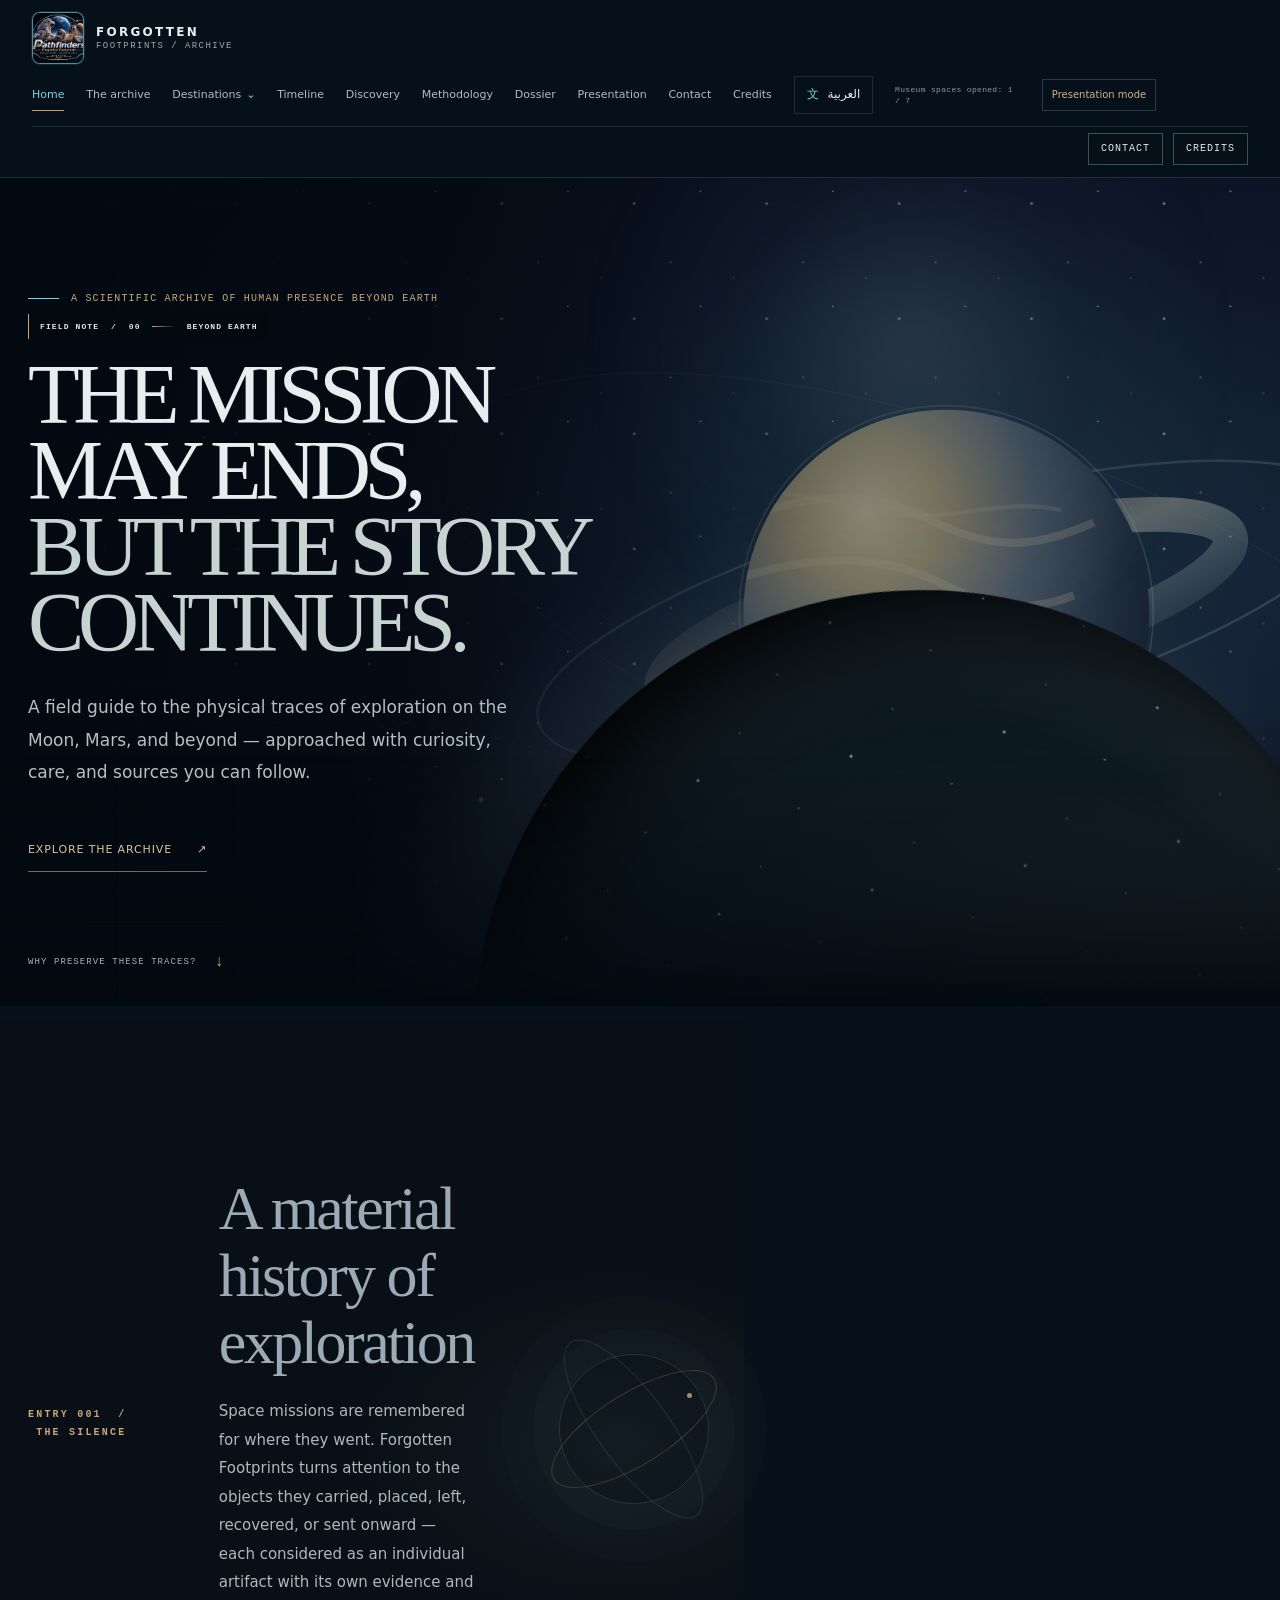
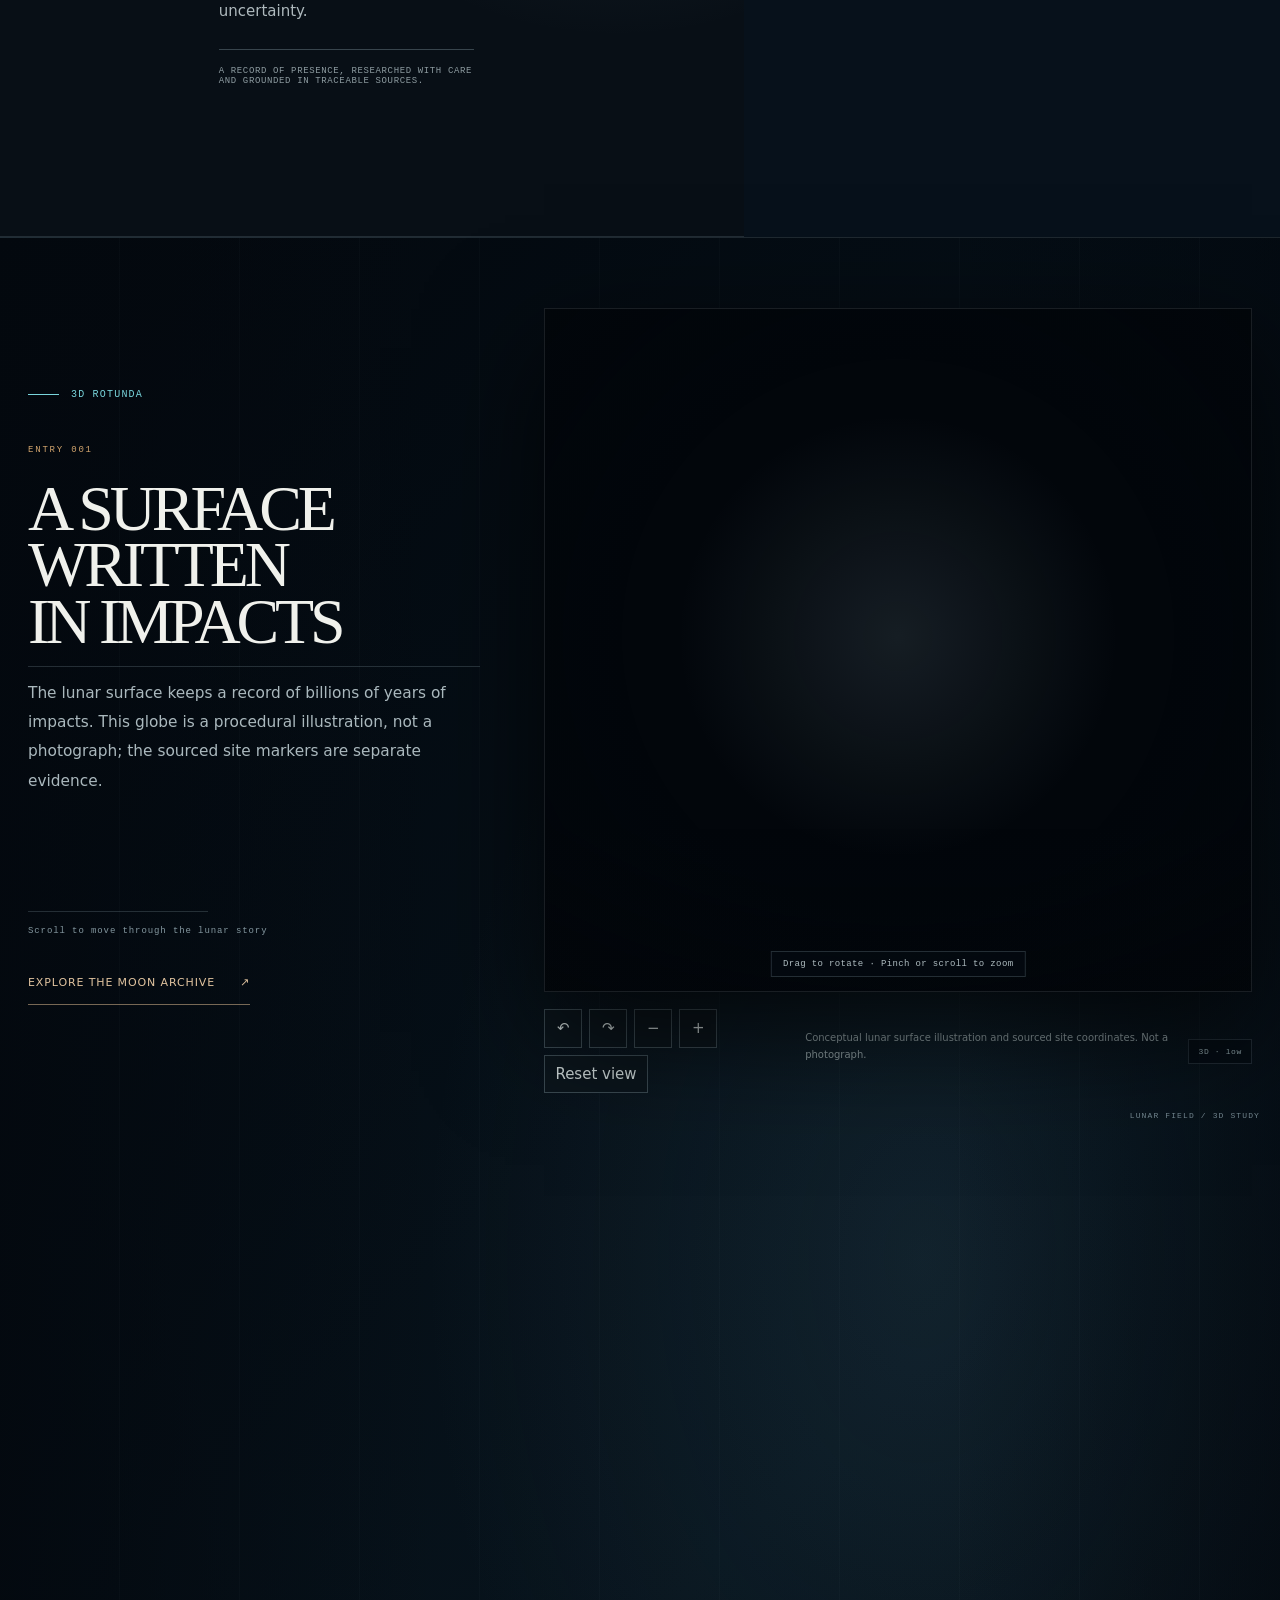
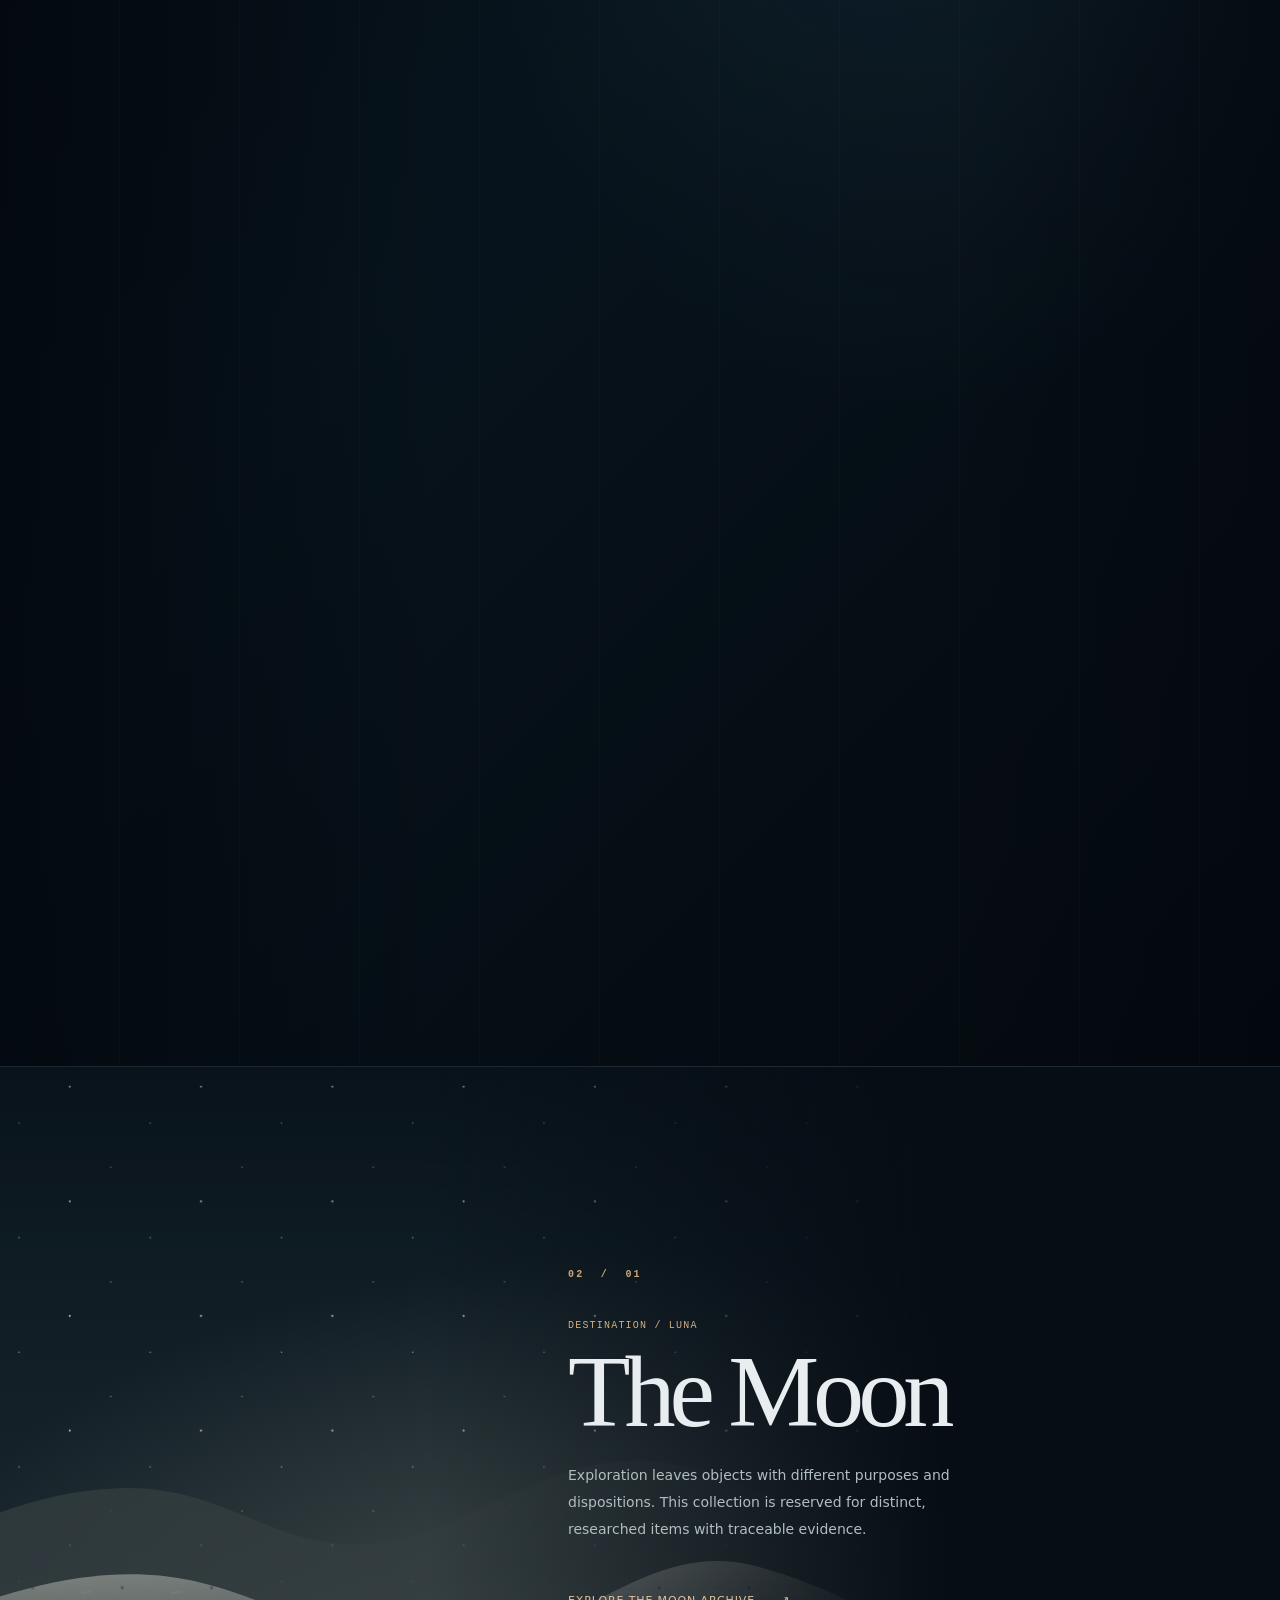
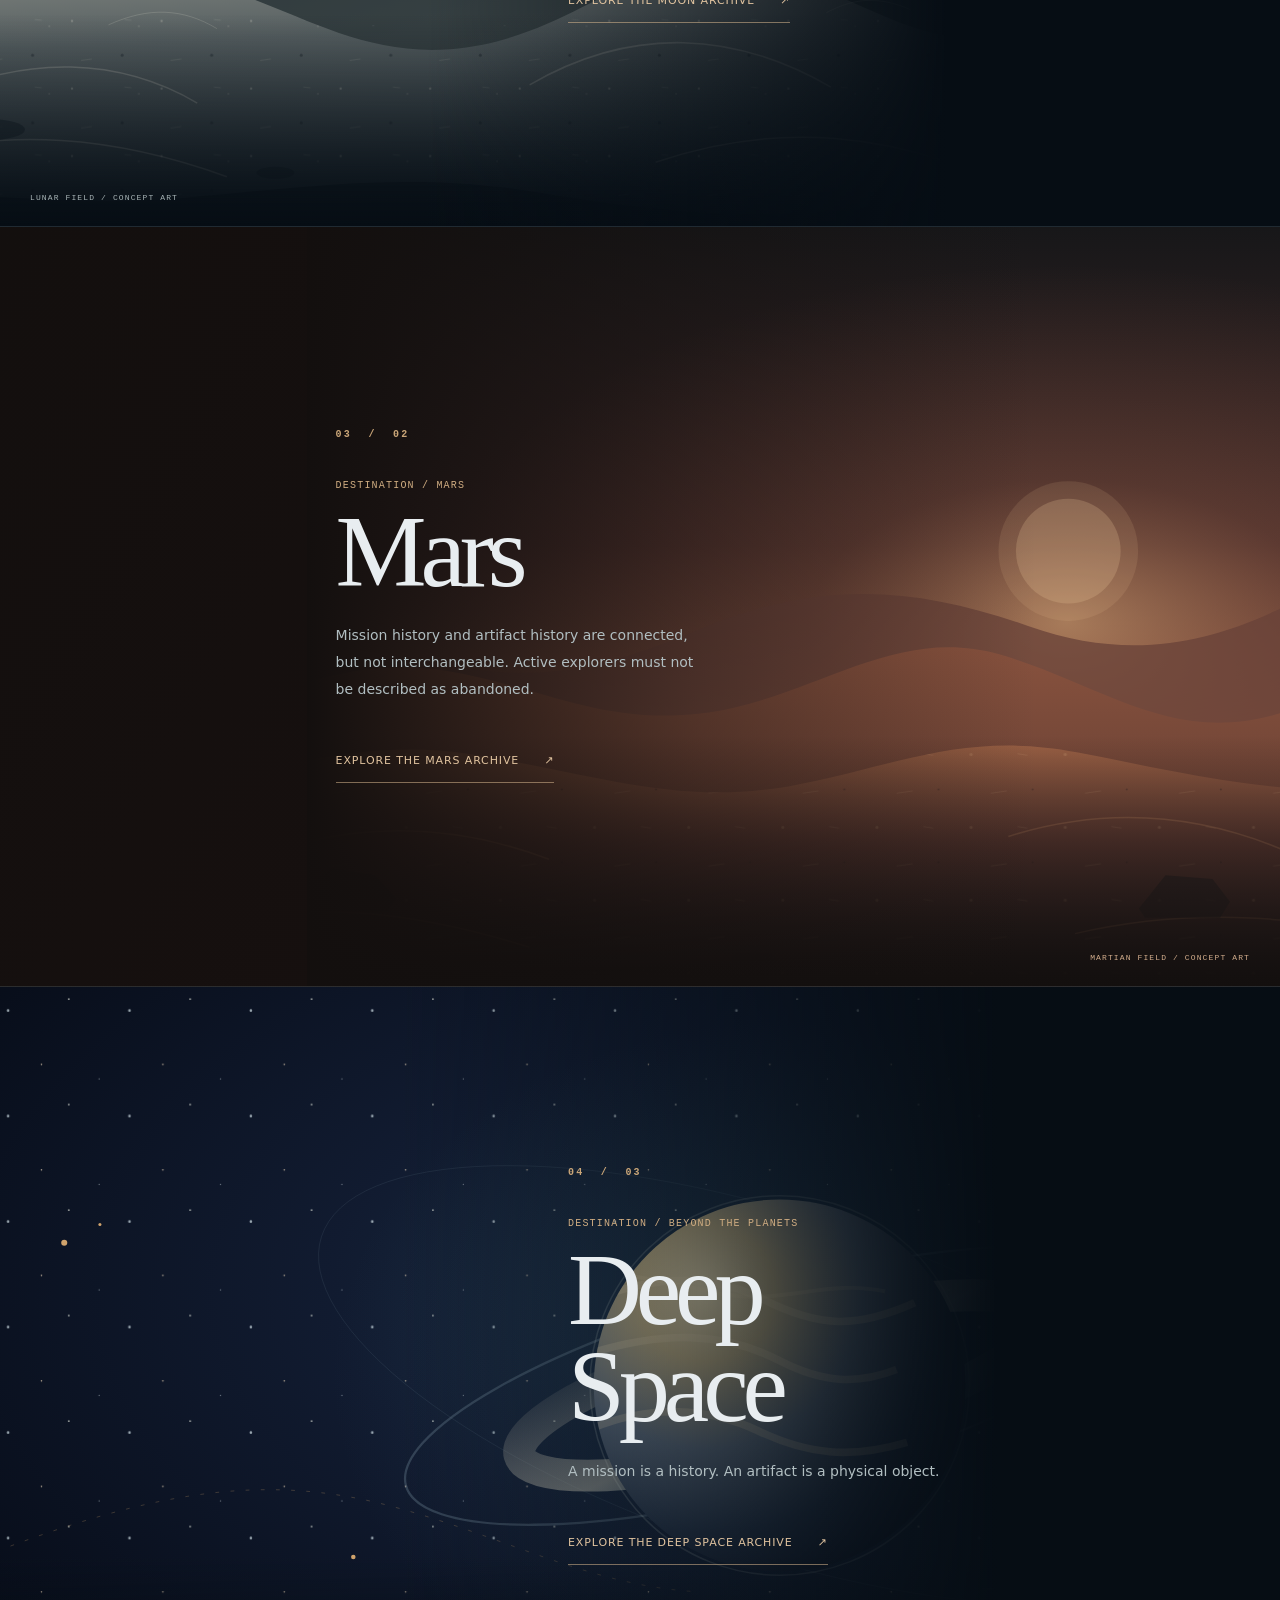
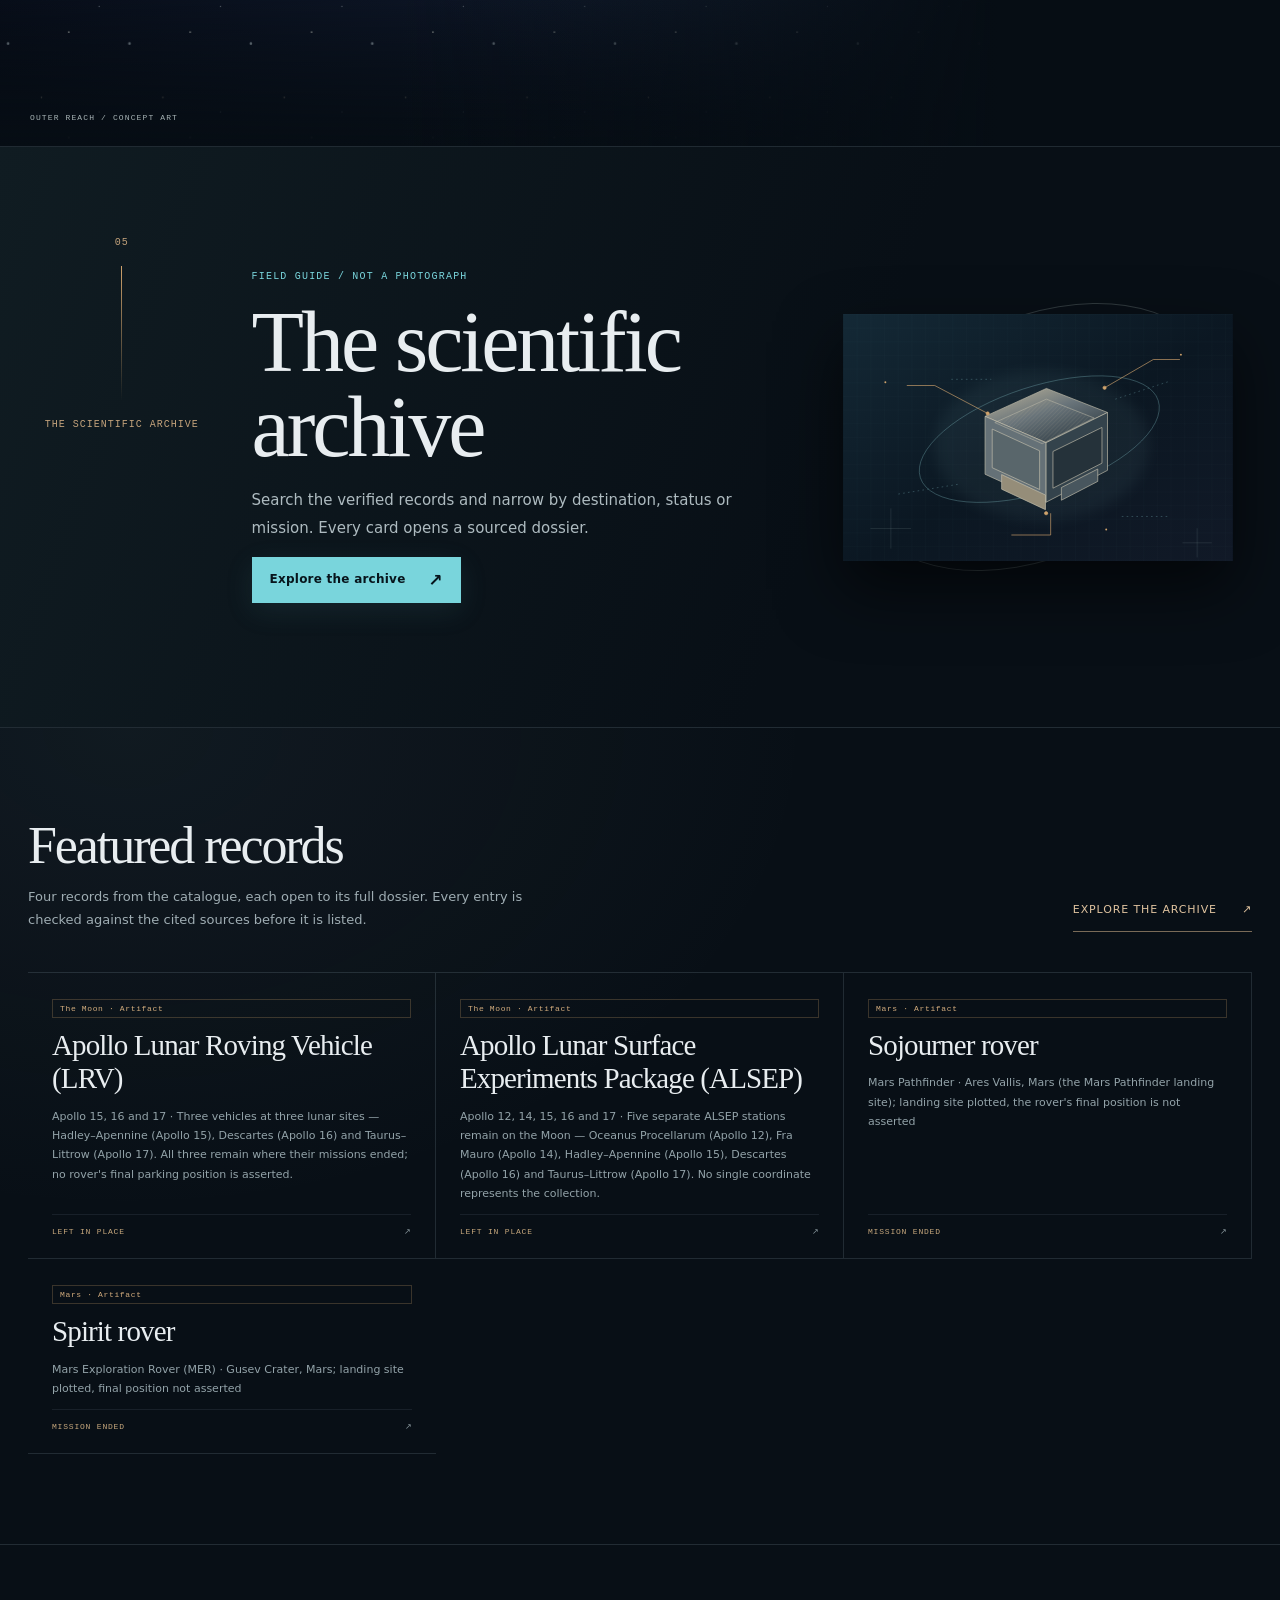
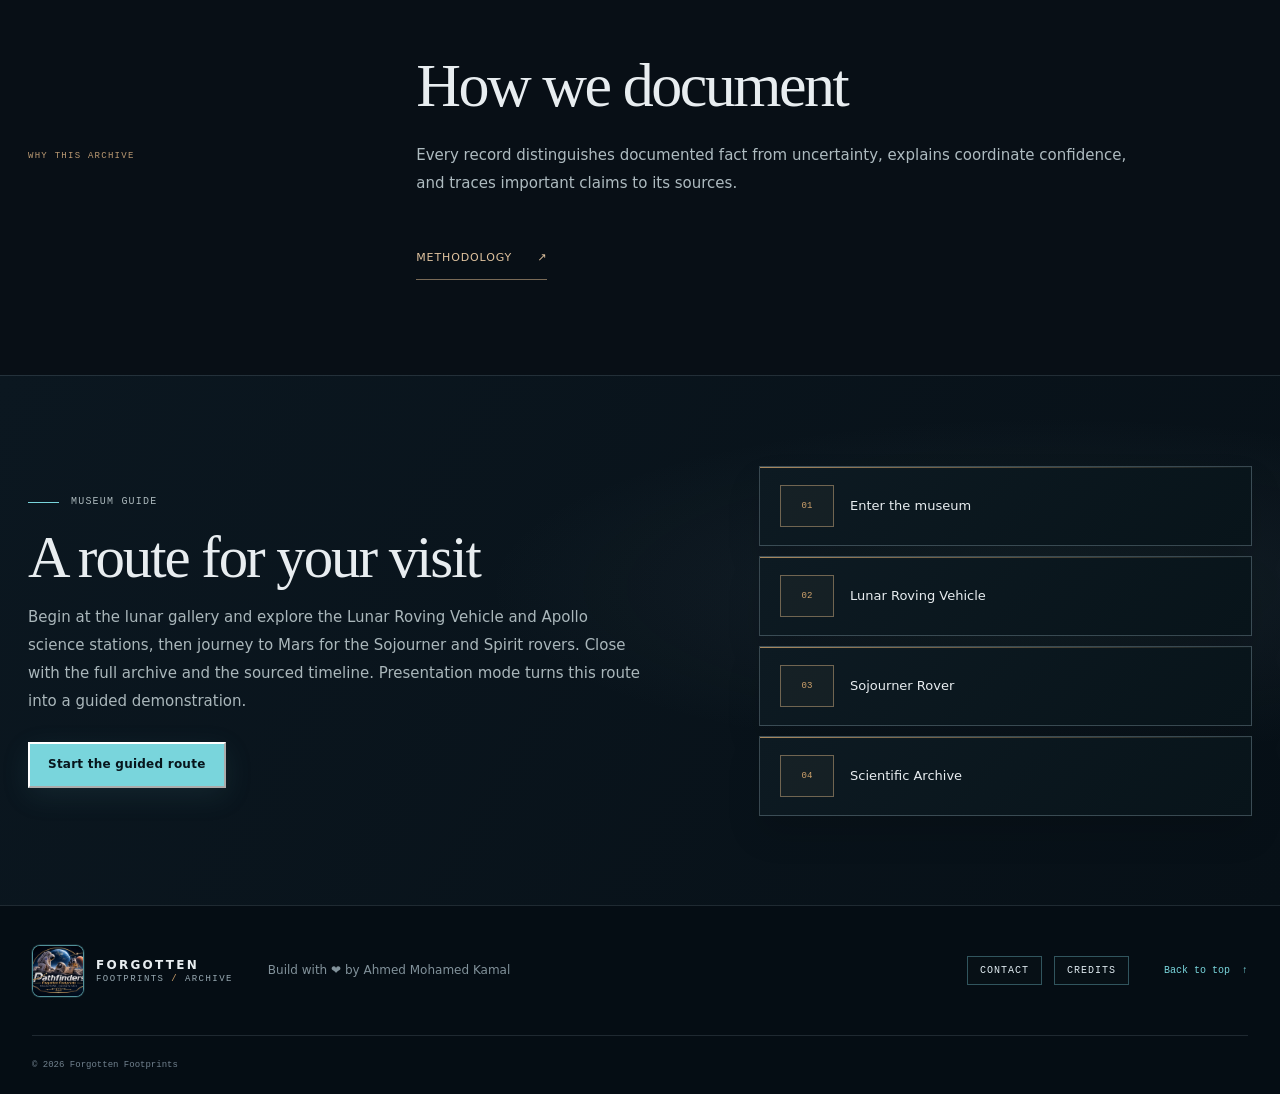
==== commit 19916dbc: "Add files via upload" ====
--- a/index.html
+++ b/index.html
@@ -1,8 +1,8 @@
 <!doctype html>
 <html lang="en" dir="ltr">
-<head><meta charset="utf-8"><meta name="viewport" content="width=device-width,initial-scale=1"><meta name="theme-color" content="#07111b"><meta name="description" content="A bilingual, source-led archive of humanity’s physical traces beyond Earth."><title>Forgotten Footprints — Space Archaeology Archive</title><link rel="icon" type="image/jpeg" sizes="32x32" href="logo/Pathfinders.jpeg"><link rel="shortcut icon" type="image/jpeg" href="logo/Pathfinders.jpeg"><link rel="stylesheet" href="src/css/base.css?v=20261108-r7"><link rel="stylesheet" href="src/css/layout.css?v=20261108-r7"><link rel="stylesheet" href="src/css/platform.css?v=20261108-r7"><style>.footer-links{display:flex;align-items:center;gap:12px;flex-wrap:wrap;margin-left:auto}.footer-links a{color:#dfeaf0;text-decoration:none;font:10px var(--mono);letter-spacing:.1em;text-transform:uppercase;border:1px solid rgba(126,216,228,.35);padding:8px 12px;background:rgba(8,17,23,.8)}.footer-links a:hover,.footer-links a:focus-visible{border-color:rgba(126,216,228,.8)}@media (max-width:720px){.footer-links{margin-left:0;width:100%}}</style><script defer src="src/js/locales.js?v=20261108-r7"></script><script defer src="src/js/i18n.js?v=20261108-r7"></script><script defer src="src/js/archive-data.js?v=20261108-r7"></script><script defer src="src/js/app.js?v=20261108-r7"></script><script defer src="src/js/museum-models.js?v=20261108-r7"></script><script defer src="src/js/museum3d.js?v=20261108-r7"></script></head>
+<head><meta charset="utf-8"><meta name="viewport" content="width=device-width,initial-scale=1"><meta name="theme-color" content="#07111b"><meta name="description" content="A bilingual, source-led archive of humanity’s physical traces beyond Earth."><title>Forgotten Footprints — Space Archaeology Archive</title><link rel="icon" type="image/jpeg" sizes="32x32" href="logo/Pathfinders.jpeg"><link rel="shortcut icon" type="image/jpeg" href="logo/Pathfinders.jpeg"><link rel="stylesheet" href="src/css/base.css?v=20261108-r7"><link rel="stylesheet" href="src/css/layout.css?v=20261108-r7"><link rel="stylesheet" href="src/css/platform.css?v=20261108-r7"><style>.footer-links{display:flex;align-items:center;gap:12px;flex-wrap:wrap;margin-left:auto}.footer-links a{color:#dfeaf0;text-decoration:none;font:10px var(--mono);letter-spacing:.1em;text-transform:uppercase;border:1px solid rgba(126,216,228,.35);padding:8px 12px;background:rgba(8,17,23,.8)}.footer-links a:hover,.footer-links a:focus-visible{border-color:rgba(126,216,228,.8)}@media (max-width:720px){.footer-links{margin-left:0;width:100%}}</style><script defer src="src/js/locales.js?v=20261113-r8"></script><script defer src="src/js/i18n.js?v=20261113-r8"></script><script defer src="src/js/archive-data.js?v=20261108-r7"></script><script defer src="src/js/app.js?v=20261108-r7"></script><script defer src="src/js/museum-models.js?v=20261108-r7"></script><script defer src="src/js/museum3d.js?v=20261108-r7"></script></head>
 <body data-title-key="homeTitle"><a class="skip-link" href="#main" data-i18n="skip"></a>
-<header class="site-header"><a class="identity" href="index.html" aria-label="Forgotten Footprints home" data-i18n-aria="brandHome"><img class="identity-mark" src="logo/Pathfinders.jpeg" alt="" aria-hidden="true"><span class="identity-copy"><strong>FORGOTTEN</strong><small>FOOTPRINTS <span> / </span> ARCHIVE</small></span></a><button class="menu-toggle" type="button" aria-expanded="false" aria-controls="primary-nav" data-i18n-aria="menu"><span class="menu-glyph" aria-hidden="true">☰</span><span class="menu-label" data-i18n="menuShort"></span></button><nav class="primary-nav" id="primary-nav" aria-label="Primary navigation" data-i18n-aria="primaryNav"><a href="index.html" aria-current="page" data-i18n="navHome"></a><a href="pages/archive.html" data-i18n="navArchive"></a><details class="nav-destinations"><summary data-i18n="navDestinations"></summary><div class="nav-destination-menu"><a href="pages/moon.html" data-i18n="moon"></a><a href="pages/mars.html" data-i18n="mars"></a><a href="pages/deep-space.html" data-i18n="deepSpace"></a></div></details><a href="pages/timeline.html" data-i18n="navTimeline"></a><a href="pages/discovery.html" data-i18n="navDiscovery"></a><a href="pages/methodology.html" data-i18n="navMethodology"></a><a href="pages/artifact.html" data-i18n="navDossier"></a><a href="pages/contact.html" data-i18n="navContact"></a><a href="pages/credits.html" data-i18n="navCredits"></a><button class="language-toggle" type="button" data-i18n-aria="languageSwitch"><span class="language-icon" aria-hidden="true">文</span><span data-language-label>العربية</span></button></nav><div class="header-utility-links" aria-label="Quick links"><a href="pages/contact.html">Contact</a><a href="pages/credits.html">Credits</a></div></header>
+<header class="site-header"><a class="identity" href="index.html" aria-label="Forgotten Footprints home" data-i18n-aria="brandHome"><img class="identity-mark" src="logo/Pathfinders.jpeg" alt="" aria-hidden="true"><span class="identity-copy"><strong>FORGOTTEN</strong><small>FOOTPRINTS <span> / </span> ARCHIVE</small></span></a><button class="menu-toggle" type="button" aria-expanded="false" aria-controls="primary-nav" data-i18n-aria="menu"><span class="menu-glyph" aria-hidden="true">☰</span><span class="menu-label" data-i18n="menuShort"></span></button><nav class="primary-nav" id="primary-nav" aria-label="Primary navigation" data-i18n-aria="primaryNav"><a href="index.html" aria-current="page" data-i18n="navHome"></a><a href="pages/archive.html" data-i18n="navArchive"></a><details class="nav-destinations"><summary data-i18n="navDestinations"></summary><div class="nav-destination-menu"><a href="pages/moon.html" data-i18n="moon"></a><a href="pages/mars.html" data-i18n="mars"></a><a href="pages/deep-space.html" data-i18n="deepSpace"></a></div></details><a href="pages/timeline.html" data-i18n="navTimeline"></a><a href="pages/discovery.html" data-i18n="navDiscovery"></a><a href="pages/methodology.html" data-i18n="navMethodology"></a><a href="pages/artifact.html" data-i18n="navDossier"></a><a href="pages/presentation.html" data-i18n="navPresentation"></a><a href="pages/contact.html" data-i18n="navContact"></a><a href="pages/credits.html" data-i18n="navCredits"></a><button class="language-toggle" type="button" data-i18n-aria="languageSwitch"><span class="language-icon" aria-hidden="true">文</span><span data-language-label>العربية</span></button></nav><div class="header-utility-links" aria-label="Quick links"><a href="pages/contact.html">Contact</a><a href="pages/credits.html">Credits</a></div></header>
 <main id="main" class="platform-main home-journey">
 <section class="opening-scene" id="top"><div class="opening-nebula" aria-hidden="true"></div><div class="opening-world" aria-hidden="true"></div><div class="opening-horizon" aria-hidden="true"></div><div class="opening-copy"><p class="eyebrow"><span class="eyebrow-line"></span><span data-i18n="homeKicker"></span></p><div class="opening-coordinate"><span>FIELD NOTE&nbsp; / &nbsp;00</span><i></i><span>BEYOND EARTH</span></div><h1><span data-i18n="heroTitleA"></span><br><em data-i18n="heroTitleB"></em></h1><p class="opening-lede" data-i18n="homeLead"></p><a class="opening-link" href="pages/archive.html"><span data-i18n="homeAction"></span><span aria-hidden="true">↗</span></a></div><a class="opening-scroll" href="#silence"><span data-i18n="heroSecondary"></span><span aria-hidden="true">↓</span></a></section>
 <section class="journey-intro" id="silence"><p class="chapter-index">ENTRY 001&nbsp; / &nbsp;THE SILENCE</p><div><h2 data-i18n="homePurposeTitle"></h2><p data-i18n="homePurposeText"></p><p class="journey-note" data-i18n="whyAside"></p></div><div class="silence-mark" aria-hidden="true"><span></span><i></i><b></b></div></section>
--- a/src/css/platform.css
+++ b/src/css/platform.css
@@ -119,8 +119,19 @@
 .deep-legend-row{display:flex;gap:8px;align-items:flex-start;font-size:9px;line-height:1.55;color:#9db0b8;margin:5px 0}
 .deep-legend-dot{width:5px;height:5px;border-radius:50%;background:#79d5dc;flex:none;margin-top:5px}
 .deep-legend-link{display:inline-block;margin-top:9px;font-size:10px;color:#e0c39f}
+.page-intro.dossier-atmosphere{--destination-image:url("../assets/dossier-hero.svg");background-image:linear-gradient(90deg,rgba(7,17,27,.96),rgba(7,17,27,.8) 48%,rgba(7,17,27,.18)),var(--destination-image);background-position:center 56%}
+.journey-intro-points{list-style:none;margin:16px 0 18px;padding:16px;display:grid;grid-template-columns:repeat(2,minmax(0,1fr));gap:12px;border:1px solid rgba(208,163,108,.32);border-radius:10px;background:rgba(3,10,16,.58)}
+.journey-intro-points li{display:flex;align-items:flex-start;gap:11px;margin:0;color:#c7d3d8;line-height:1.7}
+.journey-intro-points li::before{content:"";width:13px;height:13px;flex:0 0 13px;margin-top:.35em;border:2px solid var(--amber);border-radius:50%;box-shadow:0 0 0 3px rgba(208,163,108,.08)}
+@media(max-width:640px){.journey-intro-points{grid-template-columns:1fr;padding:13px;gap:10px}}
+.opening-coordinate{position:static;z-index:1;display:flex;align-items:center;gap:11px;width:max-content;max-width:100%;margin:8px 0 18px;padding:8px 11px;border-inline-start:1px solid var(--amber);background:rgba(4,10,15,.42);backdrop-filter:blur(8px);writing-mode:horizontal-tb;direction:ltr;font-size:8px;letter-spacing:.14em}
+.opening-copy .eyebrow + .opening-coordinate{margin:8px 0 18px}
+.opening-coordinate i{width:24px;height:1px;background:linear-gradient(90deg,var(--amber),transparent)}
+@media(max-width:760px){.opening-coordinate{max-width:100%;gap:7px;padding:8px 10px;font-size:7px}.opening-coordinate i{width:13px}}
 .deep-legend-link:hover{text-decoration:underline}
 .artifact-actions{display:flex;align-items:center;gap:16px;flex-wrap:wrap;margin-top:14px}
+body:not(.presentation-mode) .museum-room-artifact .artifact-actions,body:not(.presentation-mode) .museum-room-artifact .scene-controls{transform:translateY(-8px)}
+body:not(.presentation-mode) .museum-room-artifact .scene-controls{margin-top:10px}
 .artifact-actions .save-artifact{margin:0}
 .model-badge{font:8px var(--mono);letter-spacing:.1em;color:#b99a73;border:1px solid rgba(185,154,115,.35);padding:7px 9px}
 .artifact-actions .text-link{font-size:11px}
@@ -611,4 +622,4 @@
 .featured-record .record-status{color:#c7a87d}
 .is-arabic .featured-record h3,.is-arabic .featured-head h2,.is-arabic .featured-note{font-family:system-ui,Tahoma,sans-serif;letter-spacing:0;line-height:1.4}
 @media(max-width:900px){.featured-grid{grid-template-columns:1fr}.featured-record{border-inline-end:0}}
-@media(prefers-reduced-motion:reduce){.featured-record{transition:none}}
+@media(prefers-reduced-motion:reduce){.featured-record{transition:none}}
